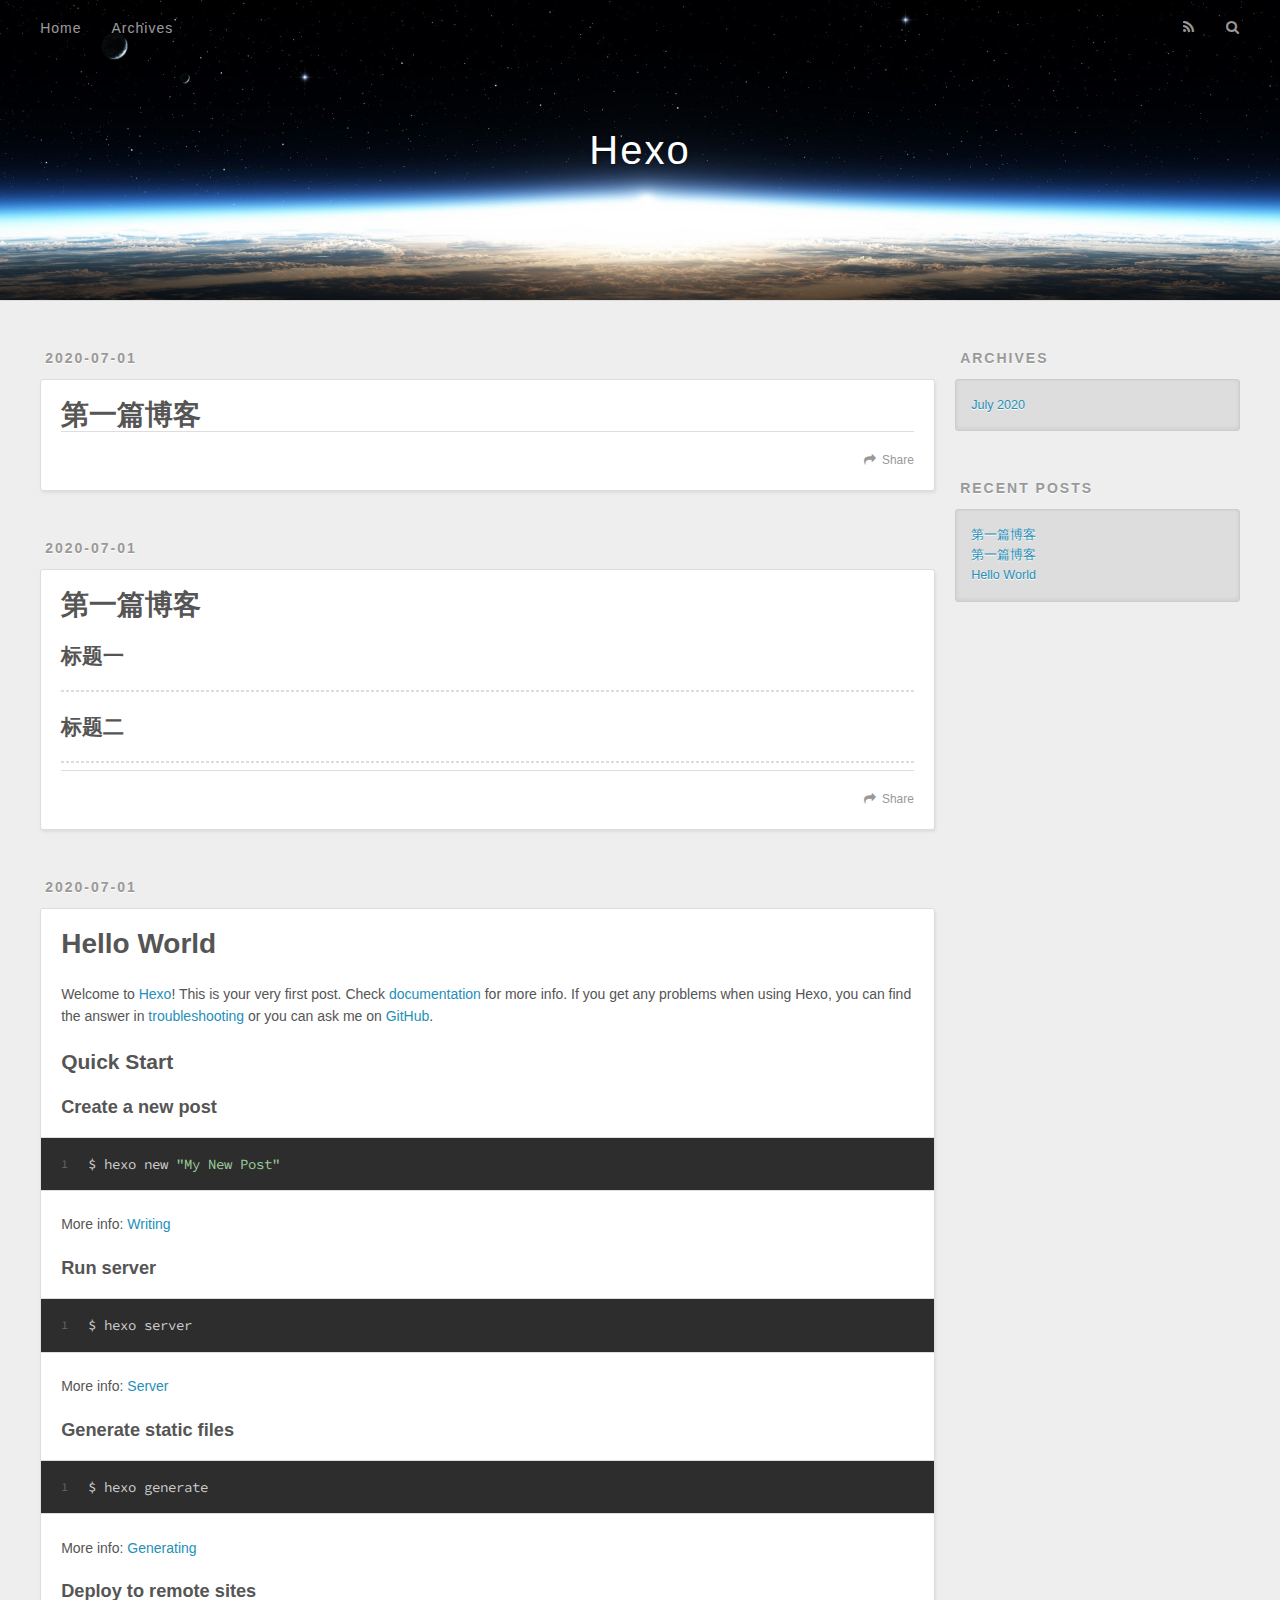
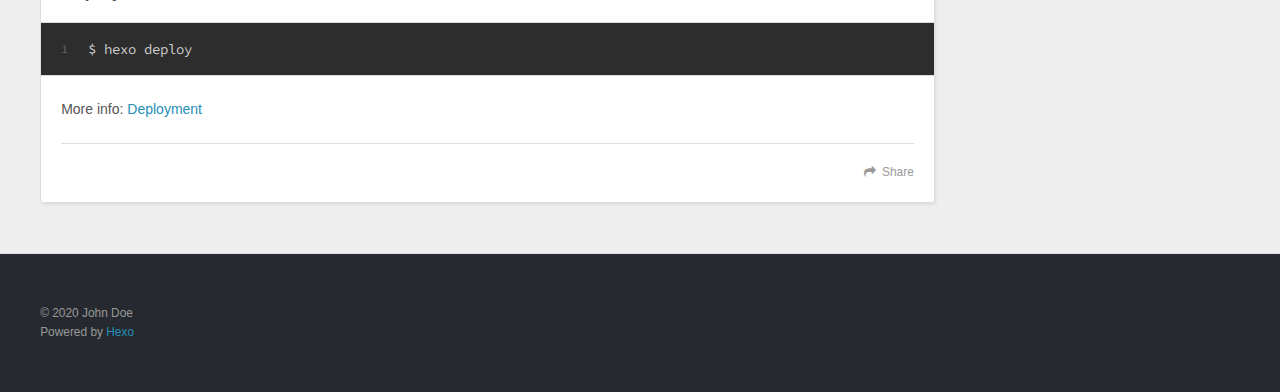
==== index.html @ c74774e4 "Site updated: 2020-07-01 12:29:56" ====
<!DOCTYPE html>
<html>
<head>
  <meta charset="utf-8">
  

  
  <title>Hexo</title>
  <meta name="viewport" content="width=device-width, initial-scale=1, maximum-scale=1">
  <meta property="og:type" content="website">
<meta property="og:title" content="Hexo">
<meta property="og:url" content="http://yoursite.com/index.html">
<meta property="og:site_name" content="Hexo">
<meta property="og:locale" content="en_US">
<meta property="article:author" content="John Doe">
<meta name="twitter:card" content="summary">
  
    <link rel="alternate" href="/atom.xml" title="Hexo" type="application/atom+xml">
  
  
    <link rel="icon" href="/favicon.png">
  
  
    <link href="//fonts.googleapis.com/css?family=Source+Code+Pro" rel="stylesheet" type="text/css">
  
  
<link rel="stylesheet" href="/css/style.css">

<meta name="generator" content="Hexo 4.2.1"></head>

<body>
  <div id="container">
    <div id="wrap">
      <header id="header">
  <div id="banner"></div>
  <div id="header-outer" class="outer">
    <div id="header-title" class="inner">
      <h1 id="logo-wrap">
        <a href="/" id="logo">Hexo</a>
      </h1>
      
    </div>
    <div id="header-inner" class="inner">
      <nav id="main-nav">
        <a id="main-nav-toggle" class="nav-icon"></a>
        
          <a class="main-nav-link" href="/">Home</a>
        
          <a class="main-nav-link" href="/archives">Archives</a>
        
      </nav>
      <nav id="sub-nav">
        
          <a id="nav-rss-link" class="nav-icon" href="/atom.xml" title="RSS Feed"></a>
        
        <a id="nav-search-btn" class="nav-icon" title="Search"></a>
      </nav>
      <div id="search-form-wrap">
        <form action="//google.com/search" method="get" accept-charset="UTF-8" class="search-form"><input type="search" name="q" class="search-form-input" placeholder="Search"><button type="submit" class="search-form-submit">&#xF002;</button><input type="hidden" name="sitesearch" value="http://yoursite.com"></form>
      </div>
    </div>
  </div>
</header>
      <div class="outer">
        <section id="main">
  
    <article id="post-第一篇博客-1" class="article article-type-post" itemscope itemprop="blogPost">
  <div class="article-meta">
    <a href="/2020/07/01/%E7%AC%AC%E4%B8%80%E7%AF%87%E5%8D%9A%E5%AE%A2-1/" class="article-date">
  <time datetime="2020-07-01T04:17:39.000Z" itemprop="datePublished">2020-07-01</time>
</a>
    
  </div>
  <div class="article-inner">
    
    
      <header class="article-header">
        
  
    <h1 itemprop="name">
      <a class="article-title" href="/2020/07/01/%E7%AC%AC%E4%B8%80%E7%AF%87%E5%8D%9A%E5%AE%A2-1/">第一篇博客</a>
    </h1>
  

      </header>
    
    <div class="article-entry" itemprop="articleBody">
      
        
      
    </div>
    <footer class="article-footer">
      <a data-url="http://yoursite.com/2020/07/01/%E7%AC%AC%E4%B8%80%E7%AF%87%E5%8D%9A%E5%AE%A2-1/" data-id="ckc2uqdch000224v4fp4cez3o" class="article-share-link">Share</a>
      
      
    </footer>
  </div>
  
</article>


  
    <article id="post-第一篇博客" class="article article-type-post" itemscope itemprop="blogPost">
  <div class="article-meta">
    <a href="/2020/07/01/%E7%AC%AC%E4%B8%80%E7%AF%87%E5%8D%9A%E5%AE%A2/" class="article-date">
  <time datetime="2020-07-01T04:13:59.000Z" itemprop="datePublished">2020-07-01</time>
</a>
    
  </div>
  <div class="article-inner">
    
    
      <header class="article-header">
        
  
    <h1 itemprop="name">
      <a class="article-title" href="/2020/07/01/%E7%AC%AC%E4%B8%80%E7%AF%87%E5%8D%9A%E5%AE%A2/">第一篇博客</a>
    </h1>
  

      </header>
    
    <div class="article-entry" itemprop="articleBody">
      
        <h2 id="标题一"><a href="#标题一" class="headerlink" title="标题一"></a>标题一</h2><hr>
<h2 id="标题二"><a href="#标题二" class="headerlink" title="标题二"></a>标题二</h2><hr>

      
    </div>
    <footer class="article-footer">
      <a data-url="http://yoursite.com/2020/07/01/%E7%AC%AC%E4%B8%80%E7%AF%87%E5%8D%9A%E5%AE%A2/" data-id="ckc2uqdc3000124v42bnx4qvd" class="article-share-link">Share</a>
      
      
    </footer>
  </div>
  
</article>


  
    <article id="post-hello-world" class="article article-type-post" itemscope itemprop="blogPost">
  <div class="article-meta">
    <a href="/2020/07/01/hello-world/" class="article-date">
  <time datetime="2020-07-01T04:08:42.717Z" itemprop="datePublished">2020-07-01</time>
</a>
    
  </div>
  <div class="article-inner">
    
    
      <header class="article-header">
        
  
    <h1 itemprop="name">
      <a class="article-title" href="/2020/07/01/hello-world/">Hello World</a>
    </h1>
  

      </header>
    
    <div class="article-entry" itemprop="articleBody">
      
        <p>Welcome to <a href="https://hexo.io/" target="_blank" rel="noopener">Hexo</a>! This is your very first post. Check <a href="https://hexo.io/docs/" target="_blank" rel="noopener">documentation</a> for more info. If you get any problems when using Hexo, you can find the answer in <a href="https://hexo.io/docs/troubleshooting.html" target="_blank" rel="noopener">troubleshooting</a> or you can ask me on <a href="https://github.com/hexojs/hexo/issues" target="_blank" rel="noopener">GitHub</a>.</p>
<h2 id="Quick-Start"><a href="#Quick-Start" class="headerlink" title="Quick Start"></a>Quick Start</h2><h3 id="Create-a-new-post"><a href="#Create-a-new-post" class="headerlink" title="Create a new post"></a>Create a new post</h3><figure class="highlight bash"><table><tr><td class="gutter"><pre><span class="line">1</span><br></pre></td><td class="code"><pre><span class="line">$ hexo new <span class="string">"My New Post"</span></span><br></pre></td></tr></table></figure>

<p>More info: <a href="https://hexo.io/docs/writing.html" target="_blank" rel="noopener">Writing</a></p>
<h3 id="Run-server"><a href="#Run-server" class="headerlink" title="Run server"></a>Run server</h3><figure class="highlight bash"><table><tr><td class="gutter"><pre><span class="line">1</span><br></pre></td><td class="code"><pre><span class="line">$ hexo server</span><br></pre></td></tr></table></figure>

<p>More info: <a href="https://hexo.io/docs/server.html" target="_blank" rel="noopener">Server</a></p>
<h3 id="Generate-static-files"><a href="#Generate-static-files" class="headerlink" title="Generate static files"></a>Generate static files</h3><figure class="highlight bash"><table><tr><td class="gutter"><pre><span class="line">1</span><br></pre></td><td class="code"><pre><span class="line">$ hexo generate</span><br></pre></td></tr></table></figure>

<p>More info: <a href="https://hexo.io/docs/generating.html" target="_blank" rel="noopener">Generating</a></p>
<h3 id="Deploy-to-remote-sites"><a href="#Deploy-to-remote-sites" class="headerlink" title="Deploy to remote sites"></a>Deploy to remote sites</h3><figure class="highlight bash"><table><tr><td class="gutter"><pre><span class="line">1</span><br></pre></td><td class="code"><pre><span class="line">$ hexo deploy</span><br></pre></td></tr></table></figure>

<p>More info: <a href="https://hexo.io/docs/one-command-deployment.html" target="_blank" rel="noopener">Deployment</a></p>

      
    </div>
    <footer class="article-footer">
      <a data-url="http://yoursite.com/2020/07/01/hello-world/" data-id="ckc2uqdby000024v402bbe69w" class="article-share-link">Share</a>
      
      
    </footer>
  </div>
  
</article>


  


</section>
        
          <aside id="sidebar">
  
    

  
    

  
    
  
    
  <div class="widget-wrap">
    <h3 class="widget-title">Archives</h3>
    <div class="widget">
      <ul class="archive-list"><li class="archive-list-item"><a class="archive-list-link" href="/archives/2020/07/">July 2020</a></li></ul>
    </div>
  </div>


  
    
  <div class="widget-wrap">
    <h3 class="widget-title">Recent Posts</h3>
    <div class="widget">
      <ul>
        
          <li>
            <a href="/2020/07/01/%E7%AC%AC%E4%B8%80%E7%AF%87%E5%8D%9A%E5%AE%A2-1/">第一篇博客</a>
          </li>
        
          <li>
            <a href="/2020/07/01/%E7%AC%AC%E4%B8%80%E7%AF%87%E5%8D%9A%E5%AE%A2/">第一篇博客</a>
          </li>
        
          <li>
            <a href="/2020/07/01/hello-world/">Hello World</a>
          </li>
        
      </ul>
    </div>
  </div>

  
</aside>
        
      </div>
      <footer id="footer">
  
  <div class="outer">
    <div id="footer-info" class="inner">
      &copy; 2020 John Doe<br>
      Powered by <a href="http://hexo.io/" target="_blank">Hexo</a>
    </div>
  </div>
</footer>
    </div>
    <nav id="mobile-nav">
  
    <a href="/" class="mobile-nav-link">Home</a>
  
    <a href="/archives" class="mobile-nav-link">Archives</a>
  
</nav>
    

<script src="//ajax.googleapis.com/ajax/libs/jquery/2.0.3/jquery.min.js"></script>


  
<link rel="stylesheet" href="/fancybox/jquery.fancybox.css">

  
<script src="/fancybox/jquery.fancybox.pack.js"></script>




<script src="/js/script.js"></script>




  </div>
</body>
</html>
---- css/style.css ----
body {
  width: 100%;
}
body:before,
body:after {
  content: "";
  display: table;
}
body:after {
  clear: both;
}
html,
body,
div,
span,
applet,
object,
iframe,
h1,
h2,
h3,
h4,
h5,
h6,
p,
blockquote,
pre,
a,
abbr,
acronym,
address,
big,
cite,
code,
del,
dfn,
em,
img,
ins,
kbd,
q,
s,
samp,
small,
strike,
strong,
sub,
sup,
tt,
var,
dl,
dt,
dd,
ol,
ul,
li,
fieldset,
form,
label,
legend,
table,
caption,
tbody,
tfoot,
thead,
tr,
th,
td {
  margin: 0;
  padding: 0;
  border: 0;
  outline: 0;
  font-weight: inherit;
  font-style: inherit;
  font-family: inherit;
  font-size: 100%;
  vertical-align: baseline;
}
body {
  line-height: 1;
  color: #000;
  background: #fff;
}
ol,
ul {
  list-style: none;
}
table {
  border-collapse: separate;
  border-spacing: 0;
  vertical-align: middle;
}
caption,
th,
td {
  text-align: left;
  font-weight: normal;
  vertical-align: middle;
}
a img {
  border: none;
}
input,
button {
  margin: 0;
  padding: 0;
}
input::-moz-focus-inner,
button::-moz-focus-inner {
  border: 0;
  padding: 0;
}
@font-face {
  font-family: FontAwesome;
  font-style: normal;
  font-weight: normal;
  src: url("fonts/fontawesome-webfont.eot?v=#4.0.3");
  src: url("fonts/fontawesome-webfont.eot?#iefix&v=#4.0.3") format("embedded-opentype"), url("fonts/fontawesome-webfont.woff?v=#4.0.3") format("woff"), url("fonts/fontawesome-webfont.ttf?v=#4.0.3") format("truetype"), url("fonts/fontawesome-webfont.svg#fontawesomeregular?v=#4.0.3") format("svg");
}
html,
body,
#container {
  height: 100%;
}
body {
  background: #eee;
  font: 14px -apple-system, BlinkMacSystemFont, "Segoe UI", "Roboto", "Oxygen", "Ubuntu", "Cantarell", "Fira Sans", "Droid Sans", "Helvetica Neue", sans-serif;
  -webkit-text-size-adjust: 100%;
}
.outer {
  max-width: 1220px;
  margin: 0 auto;
  padding: 0 20px;
}
.outer:before,
.outer:after {
  content: "";
  display: table;
}
.outer:after {
  clear: both;
}
.inner {
  display: inline;
  float: left;
  width: 98.33333333333333%;
  margin: 0 0.833333333333333%;
}
.left,
.alignleft {
  float: left;
}
.right,
.alignright {
  float: right;
}
.clear {
  clear: both;
}
#container {
  position: relative;
}
.mobile-nav-on {
  overflow: hidden;
}
#wrap {
  height: 100%;
  width: 100%;
  position: absolute;
  top: 0;
  left: 0;
  -webkit-transition: 0.2s ease-out;
  -moz-transition: 0.2s ease-out;
  -ms-transition: 0.2s ease-out;
  transition: 0.2s ease-out;
  z-index: 1;
  background: #eee;
}
.mobile-nav-on #wrap {
  left: 280px;
}
@media screen and (min-width: 768px) {
  #main {
    display: inline;
    float: left;
    width: 73.33333333333333%;
    margin: 0 0.833333333333333%;
  }
}
.article-date,
.article-category-link,
.archive-year,
.widget-title {
  text-decoration: none;
  text-transform: uppercase;
  letter-spacing: 2px;
  color: #999;
  margin-bottom: 1em;
  margin-left: 5px;
  line-height: 1em;
  text-shadow: 0 1px #fff;
  font-weight: bold;
}
.article-inner,
.archive-article-inner {
  background: #fff;
  -webkit-box-shadow: 1px 2px 3px #ddd;
  box-shadow: 1px 2px 3px #ddd;
  border: 1px solid #ddd;
  border-radius: 3px;
}
.article-entry h1,
.widget h1 {
  font-size: 2em;
}
.article-entry h2,
.widget h2 {
  font-size: 1.5em;
}
.article-entry h3,
.widget h3 {
  font-size: 1.3em;
}
.article-entry h4,
.widget h4 {
  font-size: 1.2em;
}
.article-entry h5,
.widget h5 {
  font-size: 1em;
}
.article-entry h6,
.widget h6 {
  font-size: 1em;
  color: #999;
}
.article-entry hr,
.widget hr {
  border: 1px dashed #ddd;
}
.article-entry strong,
.widget strong {
  font-weight: bold;
}
.article-entry em,
.widget em,
.article-entry cite,
.widget cite {
  font-style: italic;
}
.article-entry sup,
.widget sup,
.article-entry sub,
.widget sub {
  font-size: 0.75em;
  line-height: 0;
  position: relative;
  vertical-align: baseline;
}
.article-entry sup,
.widget sup {
  top: -0.5em;
}
.article-entry sub,
.widget sub {
  bottom: -0.2em;
}
.article-entry small,
.widget small {
  font-size: 0.85em;
}
.article-entry acronym,
.widget acronym,
.article-entry abbr,
.widget abbr {
  border-bottom: 1px dotted;
}
.article-entry ul,
.widget ul,
.article-entry ol,
.widget ol,
.article-entry dl,
.widget dl {
  margin: 0 20px;
  line-height: 1.6em;
}
.article-entry ul ul,
.widget ul ul,
.article-entry ol ul,
.widget ol ul,
.article-entry ul ol,
.widget ul ol,
.article-entry ol ol,
.widget ol ol {
  margin-top: 0;
  margin-bottom: 0;
}
.article-entry ul,
.widget ul {
  list-style: disc;
}
.article-entry ol,
.widget ol {
  list-style: decimal;
}
.article-entry dt,
.widget dt {
  font-weight: bold;
}
#header {
  height: 300px;
  position: relative;
  border-bottom: 1px solid #ddd;
}
#header:before,
#header:after {
  content: "";
  position: absolute;
  left: 0;
  right: 0;
  height: 40px;
}
#header:before {
  top: 0;
  background: -webkit-linear-gradient(rgba(0,0,0,0.2), transparent);
  background: -moz-linear-gradient(rgba(0,0,0,0.2), transparent);
  background: -ms-linear-gradient(rgba(0,0,0,0.2), transparent);
  background: linear-gradient(rgba(0,0,0,0.2), transparent);
}
#header:after {
  bottom: 0;
  background: -webkit-linear-gradient(transparent, rgba(0,0,0,0.2));
  background: -moz-linear-gradient(transparent, rgba(0,0,0,0.2));
  background: -ms-linear-gradient(transparent, rgba(0,0,0,0.2));
  background: linear-gradient(transparent, rgba(0,0,0,0.2));
}
#header-outer {
  height: 100%;
  position: relative;
}
#header-inner {
  position: relative;
  overflow: hidden;
}
#banner {
  position: absolute;
  top: 0;
  left: 0;
  width: 100%;
  height: 100%;
  background: url("images/banner.jpg") center #000;
  -webkit-background-size: cover;
  -moz-background-size: cover;
  background-size: cover;
  z-index: -1;
}
#header-title {
  text-align: center;
  height: 40px;
  position: absolute;
  top: 50%;
  left: 0;
  margin-top: -20px;
}
#logo,
#subtitle {
  text-decoration: none;
  color: #fff;
  font-weight: 300;
  text-shadow: 0 1px 4px rgba(0,0,0,0.3);
}
#logo {
  font-size: 40px;
  line-height: 40px;
  letter-spacing: 2px;
}
#subtitle {
  font-size: 16px;
  line-height: 16px;
  letter-spacing: 1px;
}
#subtitle-wrap {
  margin-top: 16px;
}
#main-nav {
  float: left;
  margin-left: -15px;
}
.nav-icon,
.main-nav-link {
  float: left;
  color: #fff;
  opacity: 0.6;
  text-decoration: none;
  text-shadow: 0 1px rgba(0,0,0,0.2);
  -webkit-transition: opacity 0.2s;
  -moz-transition: opacity 0.2s;
  -ms-transition: opacity 0.2s;
  transition: opacity 0.2s;
  display: block;
  padding: 20px 15px;
}
.nav-icon:hover,
.main-nav-link:hover {
  opacity: 1;
}
.nav-icon {
  font-family: FontAwesome;
  text-align: center;
  font-size: 14px;
  width: 14px;
  height: 14px;
  padding: 20px 15px;
  position: relative;
  cursor: pointer;
}
.main-nav-link {
  font-weight: 300;
  letter-spacing: 1px;
}
@media screen and (max-width: 479px) {
  .main-nav-link {
    display: none;
  }
}
#main-nav-toggle {
  display: none;
}
#main-nav-toggle:before {
  content: "\f0c9";
}
@media screen and (max-width: 479px) {
  #main-nav-toggle {
    display: block;
  }
}
#sub-nav {
  float: right;
  margin-right: -15px;
}
#nav-rss-link:before {
  content: "\f09e";
}
#nav-search-btn:before {
  content: "\f002";
}
#search-form-wrap {
  position: absolute;
  top: 15px;
  width: 150px;
  height: 30px;
  right: -150px;
  opacity: 0;
  -webkit-transition: 0.2s ease-out;
  -moz-transition: 0.2s ease-out;
  -ms-transition: 0.2s ease-out;
  transition: 0.2s ease-out;
}
#search-form-wrap.on {
  opacity: 1;
  right: 0;
}
@media screen and (max-width: 479px) {
  #search-form-wrap {
    width: 100%;
    right: -100%;
  }
}
.search-form {
  position: absolute;
  top: 0;
  left: 0;
  right: 0;
  background: #fff;
  padding: 5px 15px;
  border-radius: 15px;
  -webkit-box-shadow: 0 0 10px rgba(0,0,0,0.3);
  box-shadow: 0 0 10px rgba(0,0,0,0.3);
}
.search-form-input {
  border: none;
  background: none;
  color: #555;
  width: 100%;
  font: 13px -apple-system, BlinkMacSystemFont, "Segoe UI", "Roboto", "Oxygen", "Ubuntu", "Cantarell", "Fira Sans", "Droid Sans", "Helvetica Neue", sans-serif;
  outline: none;
}
.search-form-input::-webkit-search-results-decoration,
.search-form-input::-webkit-search-cancel-button {
  -webkit-appearance: none;
}
.search-form-submit {
  position: absolute;
  top: 50%;
  right: 10px;
  margin-top: -7px;
  font: 13px FontAwesome;
  border: none;
  background: none;
  color: #bbb;
  cursor: pointer;
}
.search-form-submit:hover,
.search-form-submit:focus {
  color: #777;
}
.article {
  margin: 50px 0;
}
.article-inner {
  overflow: hidden;
}
.article-meta:before,
.article-meta:after {
  content: "";
  display: table;
}
.article-meta:after {
  clear: both;
}
.article-date {
  float: left;
}
.article-category {
  float: left;
  line-height: 1em;
  color: #ccc;
  text-shadow: 0 1px #fff;
  margin-left: 8px;
}
.article-category:before {
  content: "\2022";
}
.article-category-link {
  margin: 0 12px 1em;
}
.article-header {
  padding: 20px 20px 0;
}
.article-title {
  text-decoration: none;
  font-size: 2em;
  font-weight: bold;
  color: #555;
  line-height: 1.1em;
  -webkit-transition: color 0.2s;
  -moz-transition: color 0.2s;
  -ms-transition: color 0.2s;
  transition: color 0.2s;
}
a.article-title:hover {
  color: #258fb8;
}
.article-entry {
  color: #555;
  padding: 0 20px;
}
.article-entry:before,
.article-entry:after {
  content: "";
  display: table;
}
.article-entry:after {
  clear: both;
}
.article-entry p,
.article-entry table {
  line-height: 1.6em;
  margin: 1.6em 0;
}
.article-entry h1,
.article-entry h2,
.article-entry h3,
.article-entry h4,
.article-entry h5,
.article-entry h6 {
  font-weight: bold;
}
.article-entry h1,
.article-entry h2,
.article-entry h3,
.article-entry h4,
.article-entry h5,
.article-entry h6 {
  line-height: 1.1em;
  margin: 1.1em 0;
}
.article-entry a {
  color: #258fb8;
  text-decoration: none;
}
.article-entry a:hover {
  text-decoration: underline;
}
.article-entry ul,
.article-entry ol,
.article-entry dl {
  margin-top: 1.6em;
  margin-bottom: 1.6em;
}
.article-entry img,
.article-entry video {
  max-width: 100%;
  height: auto;
  display: block;
  margin: auto;
}
.article-entry iframe {
  border: none;
}
.article-entry table {
  width: 100%;
  border-collapse: collapse;
  border-spacing: 0;
}
.article-entry th {
  font-weight: bold;
  border-bottom: 3px solid #ddd;
  padding-bottom: 0.5em;
}
.article-entry td {
  border-bottom: 1px solid #ddd;
  padding: 10px 0;
}
.article-entry blockquote {
  font-family: Georgia, "Times New Roman", serif;
  font-size: 1.4em;
  margin: 1.6em 20px;
  text-align: center;
}
.article-entry blockquote footer {
  font-size: 14px;
  margin: 1.6em 0;
  font-family: -apple-system, BlinkMacSystemFont, "Segoe UI", "Roboto", "Oxygen", "Ubuntu", "Cantarell", "Fira Sans", "Droid Sans", "Helvetica Neue", sans-serif;
}
.article-entry blockquote footer cite:before {
  content: "—";
  padding: 0 0.5em;
}
.article-entry .pullquote {
  text-align: left;
  width: 45%;
  margin: 0;
}
.article-entry .pullquote.left {
  margin-left: 0.5em;
  margin-right: 1em;
}
.article-entry .pullquote.right {
  margin-right: 0.5em;
  margin-left: 1em;
}
.article-entry .caption {
  color: #999;
  display: block;
  font-size: 0.9em;
  margin-top: 0.5em;
  position: relative;
  text-align: center;
}
.article-entry .video-container {
  position: relative;
  padding-top: 56.25%;
  height: 0;
  overflow: hidden;
}
.article-entry .video-container iframe,
.article-entry .video-container object,
.article-entry .video-container embed {
  position: absolute;
  top: 0;
  left: 0;
  width: 100%;
  height: 100%;
  margin-top: 0;
}
.article-more-link a {
  display: inline-block;
  line-height: 1em;
  padding: 6px 15px;
  border-radius: 15px;
  background: #eee;
  color: #999;
  text-shadow: 0 1px #fff;
  text-decoration: none;
}
.article-more-link a:hover {
  background: #258fb8;
  color: #fff;
  text-decoration: none;
  text-shadow: 0 1px #1e7293;
}
.article-footer {
  font-size: 0.85em;
  line-height: 1.6em;
  border-top: 1px solid #ddd;
  padding-top: 1.6em;
  margin: 0 20px 20px;
}
.article-footer:before,
.article-footer:after {
  content: "";
  display: table;
}
.article-footer:after {
  clear: both;
}
.article-footer a {
  color: #999;
  text-decoration: none;
}
.article-footer a:hover {
  color: #555;
}
.article-tag-list-item {
  float: left;
  margin-right: 10px;
}
.article-tag-list-link:before {
  content: "#";
}
.article-comment-link {
  float: right;
}
.article-comment-link:before {
  content: "\f075";
  font-family: FontAwesome;
  padding-right: 8px;
}
.article-share-link {
  cursor: pointer;
  float: right;
  margin-left: 20px;
}
.article-share-link:before {
  content: "\f064";
  font-family: FontAwesome;
  padding-right: 6px;
}
#article-nav {
  position: relative;
}
#article-nav:before,
#article-nav:after {
  content: "";
  display: table;
}
#article-nav:after {
  clear: both;
}
@media screen and (min-width: 768px) {
  #article-nav {
    margin: 50px 0;
  }
  #article-nav:before {
    width: 8px;
    height: 8px;
    position: absolute;
    top: 50%;
    left: 50%;
    margin-top: -4px;
    margin-left: -4px;
    content: "";
    border-radius: 50%;
    background: #ddd;
    -webkit-box-shadow: 0 1px 2px #fff;
    box-shadow: 0 1px 2px #fff;
  }
}
.article-nav-link-wrap {
  text-decoration: none;
  text-shadow: 0 1px #fff;
  color: #999;
  -webkit-box-sizing: border-box;
  -moz-box-sizing: border-box;
  box-sizing: border-box;
  margin-top: 50px;
  text-align: center;
  display: block;
}
.article-nav-link-wrap:hover {
  color: #555;
}
@media screen and (min-width: 768px) {
  .article-nav-link-wrap {
    width: 50%;
    margin-top: 0;
  }
}
@media screen and (min-width: 768px) {
  #article-nav-newer {
    float: left;
    text-align: right;
    padding-right: 20px;
  }
}
@media screen and (min-width: 768px) {
  #article-nav-older {
    float: right;
    text-align: left;
    padding-left: 20px;
  }
}
.article-nav-caption {
  text-transform: uppercase;
  letter-spacing: 2px;
  color: #ddd;
  line-height: 1em;
  font-weight: bold;
}
#article-nav-newer .article-nav-caption {
  margin-right: -2px;
}
.article-nav-title {
  font-size: 0.85em;
  line-height: 1.6em;
  margin-top: 0.5em;
}
.article-share-box {
  position: absolute;
  display: none;
  background: #fff;
  -webkit-box-shadow: 1px 2px 10px rgba(0,0,0,0.2);
  box-shadow: 1px 2px 10px rgba(0,0,0,0.2);
  border-radius: 3px;
  margin-left: -145px;
  overflow: hidden;
  z-index: 1;
}
.article-share-box.on {
  display: block;
}
.article-share-input {
  width: 100%;
  background: none;
  -webkit-box-sizing: border-box;
  -moz-box-sizing: border-box;
  box-sizing: border-box;
  font: 14px -apple-system, BlinkMacSystemFont, "Segoe UI", "Roboto", "Oxygen", "Ubuntu", "Cantarell", "Fira Sans", "Droid Sans", "Helvetica Neue", sans-serif;
  padding: 0 15px;
  color: #555;
  outline: none;
  border: 1px solid #ddd;
  border-radius: 3px 3px 0 0;
  height: 36px;
  line-height: 36px;
}
.article-share-links {
  background: #eee;
}
.article-share-links:before,
.article-share-links:after {
  content: "";
  display: table;
}
.article-share-links:after {
  clear: both;
}
.article-share-twitter,
.article-share-facebook,
.article-share-pinterest,
.article-share-google {
  width: 50px;
  height: 36px;
  display: block;
  float: left;
  position: relative;
  color: #999;
  text-shadow: 0 1px #fff;
}
.article-share-twitter:before,
.article-share-facebook:before,
.article-share-pinterest:before,
.article-share-google:before {
  font-size: 20px;
  font-family: FontAwesome;
  width: 20px;
  height: 20px;
  position: absolute;
  top: 50%;
  left: 50%;
  margin-top: -10px;
  margin-left: -10px;
  text-align: center;
}
.article-share-twitter:hover,
.article-share-facebook:hover,
.article-share-pinterest:hover,
.article-share-google:hover {
  color: #fff;
}
.article-share-twitter:before {
  content: "\f099";
}
.article-share-twitter:hover {
  background: #00aced;
  text-shadow: 0 1px #008abe;
}
.article-share-facebook:before {
  content: "\f09a";
}
.article-share-facebook:hover {
  background: #3b5998;
  text-shadow: 0 1px #2f477a;
}
.article-share-pinterest:before {
  content: "\f0d2";
}
.article-share-pinterest:hover {
  background: #cb2027;
  text-shadow: 0 1px #a21a1f;
}
.article-share-google:before {
  content: "\f0d5";
}
.article-share-google:hover {
  background: #dd4b39;
  text-shadow: 0 1px #be3221;
}
.article-gallery {
  background: #000;
  position: relative;
}
.article-gallery-photos {
  position: relative;
  overflow: hidden;
}
.article-gallery-img {
  display: none;
  max-width: 100%;
}
.article-gallery-img:first-child {
  display: block;
}
.article-gallery-img.loaded {
  position: absolute;
  display: block;
}
.article-gallery-img img {
  display: block;
  max-width: 100%;
  margin: 0 auto;
}
#comments {
  background: #fff;
  -webkit-box-shadow: 1px 2px 3px #ddd;
  box-shadow: 1px 2px 3px #ddd;
  padding: 20px;
  border: 1px solid #ddd;
  border-radius: 3px;
  margin: 50px 0;
}
#comments a {
  color: #258fb8;
}
.archives-wrap {
  margin: 50px 0;
}
.archives:before,
.archives:after {
  content: "";
  display: table;
}
.archives:after {
  clear: both;
}
.archive-year-wrap {
  margin-bottom: 1em;
}
.archives {
  -webkit-column-gap: 10px;
  -moz-column-gap: 10px;
  column-gap: 10px;
}
@media screen and (min-width: 480px) and (max-width: 767px) {
  .archives {
    -webkit-column-count: 2;
    -moz-column-count: 2;
    column-count: 2;
  }
}
@media screen and (min-width: 768px) {
  .archives {
    -webkit-column-count: 3;
    -moz-column-count: 3;
    column-count: 3;
  }
}
.archive-article {
  -webkit-column-break-inside: avoid;
  page-break-inside: avoid;
  overflow: hidden;
  break-inside: avoid-column;
}
.archive-article-inner {
  padding: 10px;
  margin-bottom: 15px;
}
.archive-article-title {
  text-decoration: none;
  font-weight: bold;
  color: #555;
  -webkit-transition: color 0.2s;
  -moz-transition: color 0.2s;
  -ms-transition: color 0.2s;
  transition: color 0.2s;
  line-height: 1.6em;
}
.archive-article-title:hover {
  color: #258fb8;
}
.archive-article-footer {
  margin-top: 1em;
}
.archive-article-date {
  color: #999;
  text-decoration: none;
  font-size: 0.85em;
  line-height: 1em;
  margin-bottom: 0.5em;
  display: block;
}
#page-nav {
  margin: 50px auto;
  background: #fff;
  -webkit-box-shadow: 1px 2px 3px #ddd;
  box-shadow: 1px 2px 3px #ddd;
  border: 1px solid #ddd;
  border-radius: 3px;
  text-align: center;
  color: #999;
  overflow: hidden;
}
#page-nav:before,
#page-nav:after {
  content: "";
  display: table;
}
#page-nav:after {
  clear: both;
}
#page-nav a,
#page-nav span {
  padding: 10px 20px;
  line-height: 1;
  height: 2ex;
}
#page-nav a {
  color: #999;
  text-decoration: none;
}
#page-nav a:hover {
  background: #999;
  color: #fff;
}
#page-nav .prev {
  float: left;
}
#page-nav .next {
  float: right;
}
#page-nav .page-number {
  display: inline-block;
}
@media screen and (max-width: 479px) {
  #page-nav .page-number {
    display: none;
  }
}
#page-nav .current {
  color: #555;
  font-weight: bold;
}
#page-nav .space {
  color: #ddd;
}
#footer {
  background: #262a30;
  padding: 50px 0;
  border-top: 1px solid #ddd;
  color: #999;
}
#footer a {
  color: #258fb8;
  text-decoration: none;
}
#footer a:hover {
  text-decoration: underline;
}
#footer-info {
  line-height: 1.6em;
  font-size: 0.85em;
}
.article-entry pre,
.article-entry .highlight {
  background: #2d2d2d;
  margin: 0 -20px;
  padding: 15px 20px;
  border-style: solid;
  border-color: #ddd;
  border-width: 1px 0;
  overflow: auto;
  color: #ccc;
  line-height: 22.400000000000002px;
}
.article-entry .highlight .gutter pre,
.article-entry .gist .gist-file .gist-data .line-numbers {
  color: #666;
  font-size: 0.85em;
}
.article-entry pre,
.article-entry code {
  font-family: "Source Code Pro", Consolas, Monaco, Menlo, Consolas, monospace;
}
.article-entry code {
  background: #eee;
  text-shadow: 0 1px #fff;
  padding: 0 0.3em;
}
.article-entry pre code {
  background: none;
  text-shadow: none;
  padding: 0;
}
.article-entry .highlight pre {
  border: none;
  margin: 0;
  padding: 0;
}
.article-entry .highlight table {
  margin: 0;
  width: auto;
}
.article-entry .highlight td {
  border: none;
  padding: 0;
}
.article-entry .highlight figcaption {
  font-size: 0.85em;
  color: #999;
  line-height: 1em;
  margin-bottom: 1em;
}
.article-entry .highlight figcaption:before,
.article-entry .highlight figcaption:after {
  content: "";
  display: table;
}
.article-entry .highlight figcaption:after {
  clear: both;
}
.article-entry .highlight figcaption a {
  float: right;
}
.article-entry .highlight .gutter pre {
  text-align: right;
  padding-right: 20px;
}
.article-entry .highlight .line {
  height: 22.400000000000002px;
}
.article-entry .highlight .line.marked {
  background: #515151;
}
.article-entry .gist {
  margin: 0 -20px;
  border-style: solid;
  border-color: #ddd;
  border-width: 1px 0;
  background: #2d2d2d;
  padding: 15px 20px 15px 0;
}
.article-entry .gist .gist-file {
  border: none;
  font-family: "Source Code Pro", Consolas, Monaco, Menlo, Consolas, monospace;
  margin: 0;
}
.article-entry .gist .gist-file .gist-data {
  background: none;
  border: none;
}
.article-entry .gist .gist-file .gist-data .line-numbers {
  background: none;
  border: none;
  padding: 0 20px 0 0;
}
.article-entry .gist .gist-file .gist-data .line-data {
  padding: 0 !important;
}
.article-entry .gist .gist-file .highlight {
  margin: 0;
  padding: 0;
  border: none;
}
.article-entry .gist .gist-file .gist-meta {
  background: #2d2d2d;
  color: #999;
  font: 0.85em -apple-system, BlinkMacSystemFont, "Segoe UI", "Roboto", "Oxygen", "Ubuntu", "Cantarell", "Fira Sans", "Droid Sans", "Helvetica Neue", sans-serif;
  text-shadow: 0 0;
  padding: 0;
  margin-top: 1em;
  margin-left: 20px;
}
.article-entry .gist .gist-file .gist-meta a {
  color: #258fb8;
  font-weight: normal;
}
.article-entry .gist .gist-file .gist-meta a:hover {
  text-decoration: underline;
}
pre .comment,
pre .title {
  color: #999;
}
pre .variable,
pre .attribute,
pre .tag,
pre .regexp,
pre .ruby .constant,
pre .xml .tag .title,
pre .xml .pi,
pre .xml .doctype,
pre .html .doctype,
pre .css .id,
pre .css .class,
pre .css .pseudo {
  color: #f2777a;
}
pre .number,
pre .preprocessor,
pre .built_in,
pre .literal,
pre .params,
pre .constant {
  color: #f99157;
}
pre .class,
pre .ruby .class .title,
pre .css .rules .attribute {
  color: #9c9;
}
pre .string,
pre .value,
pre .inheritance,
pre .header,
pre .ruby .symbol,
pre .xml .cdata {
  color: #9c9;
}
pre .css .hexcolor {
  color: #6cc;
}
pre .function,
pre .python .decorator,
pre .python .title,
pre .ruby .function .title,
pre .ruby .title .keyword,
pre .perl .sub,
pre .javascript .title,
pre .coffeescript .title {
  color: #69c;
}
pre .keyword,
pre .javascript .function {
  color: #c9c;
}
@media screen and (max-width: 479px) {
  #mobile-nav {
    position: absolute;
    top: 0;
    left: 0;
    width: 280px;
    height: 100%;
    background: #191919;
    border-right: 1px solid #fff;
  }
}
@media screen and (max-width: 479px) {
  .mobile-nav-link {
    display: block;
    color: #999;
    text-decoration: none;
    padding: 15px 20px;
    font-weight: bold;
  }
  .mobile-nav-link:hover {
    color: #fff;
  }
}
@media screen and (min-width: 768px) {
  #sidebar {
    display: inline;
    float: left;
    width: 23.333333333333332%;
    margin: 0 0.833333333333333%;
  }
}
.widget-wrap {
  margin: 50px 0;
}
.widget {
  color: #777;
  text-shadow: 0 1px #fff;
  background: #ddd;
  -webkit-box-shadow: 0 -1px 4px #ccc inset;
  box-shadow: 0 -1px 4px #ccc inset;
  border: 1px solid #ccc;
  padding: 15px;
  border-radius: 3px;
}
.widget a {
  color: #258fb8;
  text-decoration: none;
}
.widget a:hover {
  text-decoration: underline;
}
.widget ul ul,
.widget ol ul,
.widget dl ul,
.widget ul ol,
.widget ol ol,
.widget dl ol,
.widget ul dl,
.widget ol dl,
.widget dl dl {
  margin-left: 15px;
  list-style: disc;
}
.widget {
  line-height: 1.6em;
  word-wrap: break-word;
  font-size: 0.9em;
}
.widget ul,
.widget ol {
  list-style: none;
  margin: 0;
}
.widget ul ul,
.widget ol ul,
.widget ul ol,
.widget ol ol {
  margin: 0 20px;
}
.widget ul ul,
.widget ol ul {
  list-style: disc;
}
.widget ul ol,
.widget ol ol {
  list-style: decimal;
}
.category-list-count,
.tag-list-count,
.archive-list-count {
  padding-left: 5px;
  color: #999;
  font-size: 0.85em;
}
.category-list-count:before,
.tag-list-count:before,
.archive-list-count:before {
  content: "(";
}
.category-list-count:after,
.tag-list-count:after,
.archive-list-count:after {
  content: ")";
}
.tagcloud a {
  margin-right: 5px;
  display: inline-block;
}
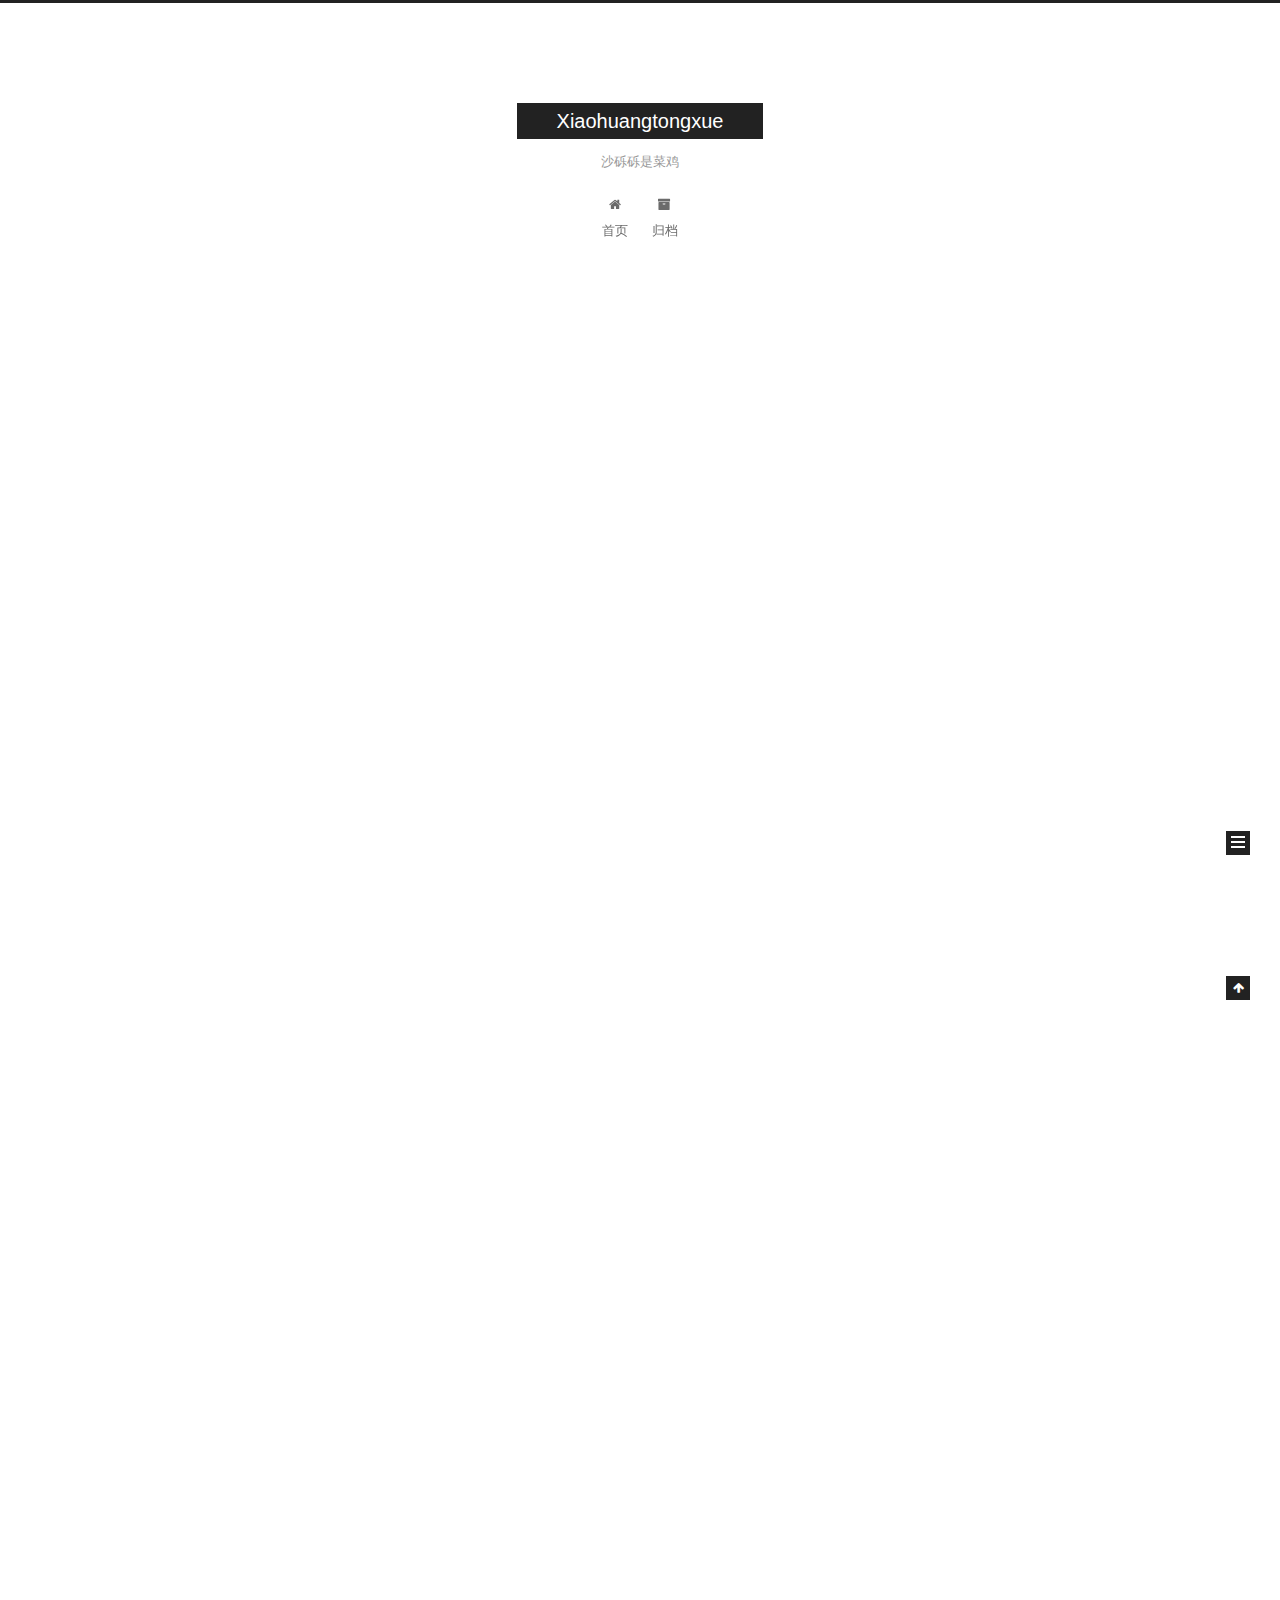
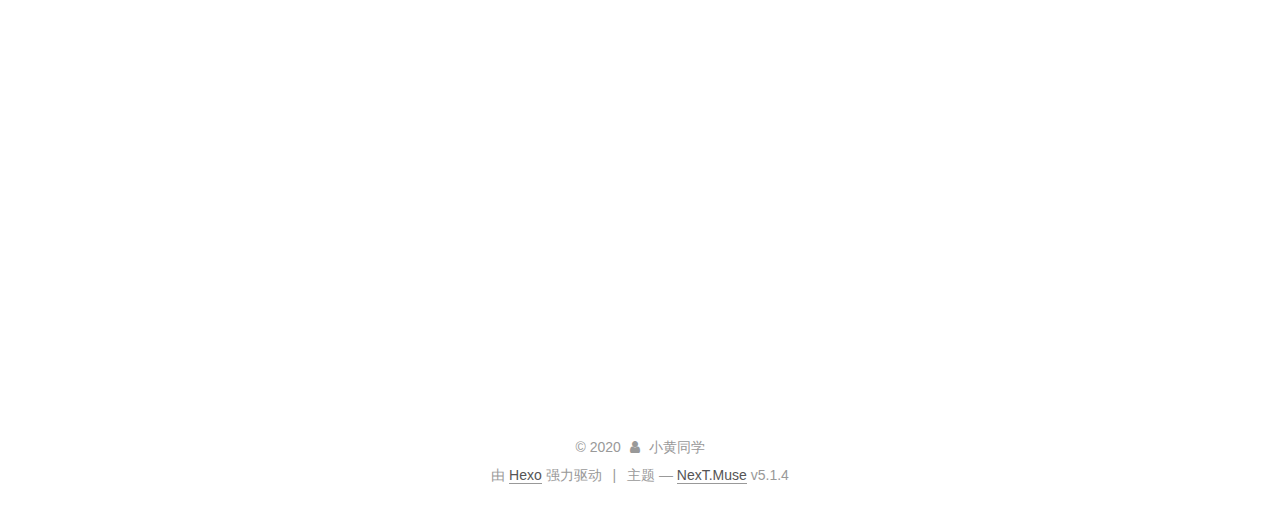
==== commit b5d17f07: "Site updated: 2020-07-01 12:44:29" ====
--- a/index.html
+++ b/index.html
@@ -1,278 +1,861 @@
 <!DOCTYPE html>
-<html>
+
+
+
+  
+
+
+<html class="theme-next muse use-motion" lang="zh-Hans">
 <head>
-  <meta charset="utf-8">
-  
-
-  
-  <title>Hexo</title>
-  <meta name="viewport" content="width=device-width, initial-scale=1, maximum-scale=1">
-  <meta property="og:type" content="website">
-<meta property="og:title" content="Hexo">
+  <meta charset="UTF-8"/>
+<meta http-equiv="X-UA-Compatible" content="IE=edge" />
+<meta name="viewport" content="width=device-width, initial-scale=1, maximum-scale=1"/>
+<meta name="theme-color" content="#222">
+
+
+
+
+
+
+
+
+
+<meta http-equiv="Cache-Control" content="no-transform" />
+<meta http-equiv="Cache-Control" content="no-siteapp" />
+
+
+
+
+
+
+
+
+
+
+
+
+
+
+
+
+  
+  
+  <link href="/lib/fancybox/source/jquery.fancybox.css?v=2.1.5" rel="stylesheet" type="text/css" />
+
+
+
+
+
+
+
+<link href="/lib/font-awesome/css/font-awesome.min.css?v=4.6.2" rel="stylesheet" type="text/css" />
+
+<link href="/css/main.css?v=5.1.4" rel="stylesheet" type="text/css" />
+
+
+  <link rel="apple-touch-icon" sizes="180x180" href="/images/apple-touch-icon-next.png?v=5.1.4">
+
+
+  <link rel="icon" type="image/png" sizes="32x32" href="/images/favicon-32x32-next.png?v=5.1.4">
+
+
+  <link rel="icon" type="image/png" sizes="16x16" href="/images/favicon-16x16-next.png?v=5.1.4">
+
+
+  <link rel="mask-icon" href="/images/logo.svg?v=5.1.4" color="#222">
+
+
+
+
+
+  <meta name="keywords" content="Hexo, NexT" />
+
+
+
+
+
+
+
+
+
+
+<meta name="description" content="前端学学学冲冲冲！">
+<meta property="og:type" content="website">
+<meta property="og:title" content="Xiaohuangtongxue">
 <meta property="og:url" content="http://yoursite.com/index.html">
-<meta property="og:site_name" content="Hexo">
-<meta property="og:locale" content="en_US">
-<meta property="article:author" content="John Doe">
+<meta property="og:site_name" content="Xiaohuangtongxue">
+<meta property="og:description" content="前端学学学冲冲冲！">
+<meta property="article:author" content="小黄同学">
 <meta name="twitter:card" content="summary">
-  
-    <link rel="alternate" href="/atom.xml" title="Hexo" type="application/atom+xml">
-  
-  
-    <link rel="icon" href="/favicon.png">
-  
-  
-    <link href="//fonts.googleapis.com/css?family=Source+Code+Pro" rel="stylesheet" type="text/css">
-  
-  
-<link rel="stylesheet" href="/css/style.css">
+
+
+
+<script type="text/javascript" id="hexo.configurations">
+  var NexT = window.NexT || {};
+  var CONFIG = {
+    root: '/',
+    scheme: 'Muse',
+    version: '5.1.4',
+    sidebar: {"position":"left","display":"post","offset":12,"b2t":false,"scrollpercent":false,"onmobile":false},
+    fancybox: true,
+    tabs: true,
+    motion: {"enable":true,"async":false,"transition":{"post_block":"fadeIn","post_header":"slideDownIn","post_body":"slideDownIn","coll_header":"slideLeftIn","sidebar":"slideUpIn"}},
+    duoshuo: {
+      userId: '0',
+      author: '博主'
+    },
+    algolia: {
+      applicationID: '',
+      apiKey: '',
+      indexName: '',
+      hits: {"per_page":10},
+      labels: {"input_placeholder":"Search for Posts","hits_empty":"We didn't find any results for the search: ${query}","hits_stats":"${hits} results found in ${time} ms"}
+    }
+  };
+</script>
+
+
+
+  <link rel="canonical" href="http://yoursite.com/"/>
+
+
+
+
+
+  <title>Xiaohuangtongxue</title>
+  
+
+
+
+
+
+
+
 
 <meta name="generator" content="Hexo 4.2.1"></head>
 
-<body>
-  <div id="container">
-    <div id="wrap">
-      <header id="header">
-  <div id="banner"></div>
-  <div id="header-outer" class="outer">
-    <div id="header-title" class="inner">
-      <h1 id="logo-wrap">
-        <a href="/" id="logo">Hexo</a>
-      </h1>
-      
+<body itemscope itemtype="http://schema.org/WebPage" lang="zh-Hans">
+
+  
+  
+    
+  
+
+  <div class="container sidebar-position-left 
+  page-home">
+    <div class="headband"></div>
+
+    <header id="header" class="header" itemscope itemtype="http://schema.org/WPHeader">
+      <div class="header-inner"><div class="site-brand-wrapper">
+  <div class="site-meta ">
+    
+
+    <div class="custom-logo-site-title">
+      <a href="/"  class="brand" rel="start">
+        <span class="logo-line-before"><i></i></span>
+        <span class="site-title">Xiaohuangtongxue</span>
+        <span class="logo-line-after"><i></i></span>
+      </a>
     </div>
-    <div id="header-inner" class="inner">
-      <nav id="main-nav">
-        <a id="main-nav-toggle" class="nav-icon"></a>
-        
-          <a class="main-nav-link" href="/">Home</a>
-        
-          <a class="main-nav-link" href="/archives">Archives</a>
-        
-      </nav>
-      <nav id="sub-nav">
-        
-          <a id="nav-rss-link" class="nav-icon" href="/atom.xml" title="RSS Feed"></a>
-        
-        <a id="nav-search-btn" class="nav-icon" title="Search"></a>
-      </nav>
-      <div id="search-form-wrap">
-        <form action="//google.com/search" method="get" accept-charset="UTF-8" class="search-form"><input type="search" name="q" class="search-form-input" placeholder="Search"><button type="submit" class="search-form-submit">&#xF002;</button><input type="hidden" name="sitesearch" value="http://yoursite.com"></form>
-      </div>
+      
+        <p class="site-subtitle">沙砾砾是菜鸡</p>
+      
+  </div>
+
+  <div class="site-nav-toggle">
+    <button>
+      <span class="btn-bar"></span>
+      <span class="btn-bar"></span>
+      <span class="btn-bar"></span>
+    </button>
+  </div>
+</div>
+
+<nav class="site-nav">
+  
+
+  
+    <ul id="menu" class="menu">
+      
+        
+        <li class="menu-item menu-item-home">
+          <a href="/%20" rel="section">
+            
+              <i class="menu-item-icon fa fa-fw fa-home"></i> <br />
+            
+            首页
+          </a>
+        </li>
+      
+        
+        <li class="menu-item menu-item-archives">
+          <a href="/archives/%20" rel="section">
+            
+              <i class="menu-item-icon fa fa-fw fa-archive"></i> <br />
+            
+            归档
+          </a>
+        </li>
+      
+
+      
+    </ul>
+  
+
+  
+</nav>
+
+
+
+ </div>
+    </header>
+
+    <main id="main" class="main">
+      <div class="main-inner">
+        <div class="content-wrap">
+          <div id="content" class="content">
+            
+  <section id="posts" class="posts-expand">
+    
+      
+
+  
+
+  
+  
+  
+
+  <article class="post post-type-normal" itemscope itemtype="http://schema.org/Article">
+  
+  
+  
+  <div class="post-block">
+    <link itemprop="mainEntityOfPage" href="http://yoursite.com/2020/07/01/%E7%AC%AC%E4%B8%80%E7%AF%87%E5%8D%9A%E5%AE%A2-1/">
+
+    <span hidden itemprop="author" itemscope itemtype="http://schema.org/Person">
+      <meta itemprop="name" content="小黄同学">
+      <meta itemprop="description" content="">
+      <meta itemprop="image" content="/images/avatar.gif">
+    </span>
+
+    <span hidden itemprop="publisher" itemscope itemtype="http://schema.org/Organization">
+      <meta itemprop="name" content="Xiaohuangtongxue">
+    </span>
+
+    
+      <header class="post-header">
+
+        
+        
+          <h1 class="post-title" itemprop="name headline">
+                
+                <a class="post-title-link" href="/2020/07/01/%E7%AC%AC%E4%B8%80%E7%AF%87%E5%8D%9A%E5%AE%A2-1/" itemprop="url">第一篇博客</a></h1>
+        
+
+        <div class="post-meta">
+          <span class="post-time">
+            
+              <span class="post-meta-item-icon">
+                <i class="fa fa-calendar-o"></i>
+              </span>
+              
+                <span class="post-meta-item-text">发表于</span>
+              
+              <time title="创建于" itemprop="dateCreated datePublished" datetime="2020-07-01T12:17:39+08:00">
+                2020-07-01
+              </time>
+            
+
+            
+
+            
+          </span>
+
+          
+
+          
+            
+          
+
+          
+          
+
+          
+
+          
+
+          
+
+        </div>
+      </header>
+    
+
+    
+    
+    
+    <div class="post-body" itemprop="articleBody">
+
+      
+      
+
+      
+        
+          
+            
+          
+        
+      
+    </div>
+    
+    
+    
+
+    
+
+    
+
+    
+
+    <footer class="post-footer">
+      
+
+      
+
+      
+
+      
+      
+        <div class="post-eof"></div>
+      
+    </footer>
+  </div>
+  
+  
+  
+  </article>
+
+
+    
+      
+
+  
+
+  
+  
+  
+
+  <article class="post post-type-normal" itemscope itemtype="http://schema.org/Article">
+  
+  
+  
+  <div class="post-block">
+    <link itemprop="mainEntityOfPage" href="http://yoursite.com/2020/07/01/%E7%AC%AC%E4%B8%80%E7%AF%87%E5%8D%9A%E5%AE%A2/">
+
+    <span hidden itemprop="author" itemscope itemtype="http://schema.org/Person">
+      <meta itemprop="name" content="小黄同学">
+      <meta itemprop="description" content="">
+      <meta itemprop="image" content="/images/avatar.gif">
+    </span>
+
+    <span hidden itemprop="publisher" itemscope itemtype="http://schema.org/Organization">
+      <meta itemprop="name" content="Xiaohuangtongxue">
+    </span>
+
+    
+      <header class="post-header">
+
+        
+        
+          <h1 class="post-title" itemprop="name headline">
+                
+                <a class="post-title-link" href="/2020/07/01/%E7%AC%AC%E4%B8%80%E7%AF%87%E5%8D%9A%E5%AE%A2/" itemprop="url">第一篇博客</a></h1>
+        
+
+        <div class="post-meta">
+          <span class="post-time">
+            
+              <span class="post-meta-item-icon">
+                <i class="fa fa-calendar-o"></i>
+              </span>
+              
+                <span class="post-meta-item-text">发表于</span>
+              
+              <time title="创建于" itemprop="dateCreated datePublished" datetime="2020-07-01T12:13:59+08:00">
+                2020-07-01
+              </time>
+            
+
+            
+
+            
+          </span>
+
+          
+
+          
+            
+          
+
+          
+          
+
+          
+
+          
+
+          
+
+        </div>
+      </header>
+    
+
+    
+    
+    
+    <div class="post-body" itemprop="articleBody">
+
+      
+      
+
+      
+        
+          
+            <h2 id="标题一"><a href="#标题一" class="headerlink" title="标题一"></a>标题一</h2><hr>
+<h2 id="标题二"><a href="#标题二" class="headerlink" title="标题二"></a>标题二</h2><hr>
+
+          
+        
+      
+    </div>
+    
+    
+    
+
+    
+
+    
+
+    
+
+    <footer class="post-footer">
+      
+
+      
+
+      
+
+      
+      
+        <div class="post-eof"></div>
+      
+    </footer>
+  </div>
+  
+  
+  
+  </article>
+
+
+    
+      
+
+  
+
+  
+  
+  
+
+  <article class="post post-type-normal" itemscope itemtype="http://schema.org/Article">
+  
+  
+  
+  <div class="post-block">
+    <link itemprop="mainEntityOfPage" href="http://yoursite.com/2020/07/01/hello-world/">
+
+    <span hidden itemprop="author" itemscope itemtype="http://schema.org/Person">
+      <meta itemprop="name" content="小黄同学">
+      <meta itemprop="description" content="">
+      <meta itemprop="image" content="/images/avatar.gif">
+    </span>
+
+    <span hidden itemprop="publisher" itemscope itemtype="http://schema.org/Organization">
+      <meta itemprop="name" content="Xiaohuangtongxue">
+    </span>
+
+    
+      <header class="post-header">
+
+        
+        
+          <h1 class="post-title" itemprop="name headline">
+                
+                <a class="post-title-link" href="/2020/07/01/hello-world/" itemprop="url">Hello World</a></h1>
+        
+
+        <div class="post-meta">
+          <span class="post-time">
+            
+              <span class="post-meta-item-icon">
+                <i class="fa fa-calendar-o"></i>
+              </span>
+              
+                <span class="post-meta-item-text">发表于</span>
+              
+              <time title="创建于" itemprop="dateCreated datePublished" datetime="2020-07-01T12:08:42+08:00">
+                2020-07-01
+              </time>
+            
+
+            
+
+            
+          </span>
+
+          
+
+          
+            
+          
+
+          
+          
+
+          
+
+          
+
+          
+
+        </div>
+      </header>
+    
+
+    
+    
+    
+    <div class="post-body" itemprop="articleBody">
+
+      
+      
+
+      
+        
+          
+            <p>Welcome to <a href="https://hexo.io/" target="_blank" rel="noopener">Hexo</a>! This is your very first post. Check <a href="https://hexo.io/docs/" target="_blank" rel="noopener">documentation</a> for more info. If you get any problems when using Hexo, you can find the answer in <a href="https://hexo.io/docs/troubleshooting.html" target="_blank" rel="noopener">troubleshooting</a> or you can ask me on <a href="https://github.com/hexojs/hexo/issues" target="_blank" rel="noopener">GitHub</a>.</p>
+<h2 id="Quick-Start"><a href="#Quick-Start" class="headerlink" title="Quick Start"></a>Quick Start</h2><h3 id="Create-a-new-post"><a href="#Create-a-new-post" class="headerlink" title="Create a new post"></a>Create a new post</h3><figure class="highlight bash"><table><tr><td class="gutter"><pre><span class="line">1</span><br></pre></td><td class="code"><pre><span class="line">$ hexo new <span class="string">"My New Post"</span></span><br></pre></td></tr></table></figure>
+
+<p>More info: <a href="https://hexo.io/docs/writing.html" target="_blank" rel="noopener">Writing</a></p>
+<h3 id="Run-server"><a href="#Run-server" class="headerlink" title="Run server"></a>Run server</h3><figure class="highlight bash"><table><tr><td class="gutter"><pre><span class="line">1</span><br></pre></td><td class="code"><pre><span class="line">$ hexo server</span><br></pre></td></tr></table></figure>
+
+<p>More info: <a href="https://hexo.io/docs/server.html" target="_blank" rel="noopener">Server</a></p>
+<h3 id="Generate-static-files"><a href="#Generate-static-files" class="headerlink" title="Generate static files"></a>Generate static files</h3><figure class="highlight bash"><table><tr><td class="gutter"><pre><span class="line">1</span><br></pre></td><td class="code"><pre><span class="line">$ hexo generate</span><br></pre></td></tr></table></figure>
+
+<p>More info: <a href="https://hexo.io/docs/generating.html" target="_blank" rel="noopener">Generating</a></p>
+<h3 id="Deploy-to-remote-sites"><a href="#Deploy-to-remote-sites" class="headerlink" title="Deploy to remote sites"></a>Deploy to remote sites</h3><figure class="highlight bash"><table><tr><td class="gutter"><pre><span class="line">1</span><br></pre></td><td class="code"><pre><span class="line">$ hexo deploy</span><br></pre></td></tr></table></figure>
+
+<p>More info: <a href="https://hexo.io/docs/one-command-deployment.html" target="_blank" rel="noopener">Deployment</a></p>
+
+          
+        
+      
+    </div>
+    
+    
+    
+
+    
+
+    
+
+    
+
+    <footer class="post-footer">
+      
+
+      
+
+      
+
+      
+      
+        <div class="post-eof"></div>
+      
+    </footer>
+  </div>
+  
+  
+  
+  </article>
+
+
+    
+  </section>
+
+  
+
+
+          </div>
+          
+
+
+          
+
+        </div>
+        
+          
+  
+  <div class="sidebar-toggle">
+    <div class="sidebar-toggle-line-wrap">
+      <span class="sidebar-toggle-line sidebar-toggle-line-first"></span>
+      <span class="sidebar-toggle-line sidebar-toggle-line-middle"></span>
+      <span class="sidebar-toggle-line sidebar-toggle-line-last"></span>
     </div>
   </div>
-</header>
-      <div class="outer">
-        <section id="main">
-  
-    <article id="post-第一篇博客-1" class="article article-type-post" itemscope itemprop="blogPost">
-  <div class="article-meta">
-    <a href="/2020/07/01/%E7%AC%AC%E4%B8%80%E7%AF%87%E5%8D%9A%E5%AE%A2-1/" class="article-date">
-  <time datetime="2020-07-01T04:17:39.000Z" itemprop="datePublished">2020-07-01</time>
-</a>
-    
+
+  <aside id="sidebar" class="sidebar">
+    
+    <div class="sidebar-inner">
+
+      
+
+      
+
+      <section class="site-overview-wrap sidebar-panel sidebar-panel-active">
+        <div class="site-overview">
+          <div class="site-author motion-element" itemprop="author" itemscope itemtype="http://schema.org/Person">
+            
+              <p class="site-author-name" itemprop="name">小黄同学</p>
+              <p class="site-description motion-element" itemprop="description">前端学学学冲冲冲！</p>
+          </div>
+
+          <nav class="site-state motion-element">
+
+            
+              <div class="site-state-item site-state-posts">
+              
+                <a href="/archives/%20%7C%7C%20archive">
+              
+                  <span class="site-state-item-count">3</span>
+                  <span class="site-state-item-name">日志</span>
+                </a>
+              </div>
+            
+
+            
+
+            
+
+          </nav>
+
+          
+
+          
+
+          
+          
+
+          
+          
+
+          
+
+        </div>
+      </section>
+
+      
+
+      
+
+    </div>
+  </aside>
+
+
+        
+      </div>
+    </main>
+
+    <footer id="footer" class="footer">
+      <div class="footer-inner">
+        <div class="copyright">&copy; <span itemprop="copyrightYear">2020</span>
+  <span class="with-love">
+    <i class="fa fa-user"></i>
+  </span>
+  <span class="author" itemprop="copyrightHolder">小黄同学</span>
+
+  
+</div>
+
+
+  <div class="powered-by">由 <a class="theme-link" target="_blank" href="https://hexo.io">Hexo</a> 强力驱动</div>
+
+
+
+  <span class="post-meta-divider">|</span>
+
+
+
+  <div class="theme-info">主题 &mdash; <a class="theme-link" target="_blank" href="https://github.com/iissnan/hexo-theme-next">NexT.Muse</a> v5.1.4</div>
+
+
+
+
+        
+
+
+
+
+
+
+
+        
+      </div>
+    </footer>
+
+    
+      <div class="back-to-top">
+        <i class="fa fa-arrow-up"></i>
+        
+      </div>
+    
+
+    
+
   </div>
-  <div class="article-inner">
-    
-    
-      <header class="article-header">
-        
-  
-    <h1 itemprop="name">
-      <a class="article-title" href="/2020/07/01/%E7%AC%AC%E4%B8%80%E7%AF%87%E5%8D%9A%E5%AE%A2-1/">第一篇博客</a>
-    </h1>
-  
-
-      </header>
-    
-    <div class="article-entry" itemprop="articleBody">
-      
-        
-      
-    </div>
-    <footer class="article-footer">
-      <a data-url="http://yoursite.com/2020/07/01/%E7%AC%AC%E4%B8%80%E7%AF%87%E5%8D%9A%E5%AE%A2-1/" data-id="ckc2uqdch000224v4fp4cez3o" class="article-share-link">Share</a>
-      
-      
-    </footer>
-  </div>
-  
-</article>
-
-
-  
-    <article id="post-第一篇博客" class="article article-type-post" itemscope itemprop="blogPost">
-  <div class="article-meta">
-    <a href="/2020/07/01/%E7%AC%AC%E4%B8%80%E7%AF%87%E5%8D%9A%E5%AE%A2/" class="article-date">
-  <time datetime="2020-07-01T04:13:59.000Z" itemprop="datePublished">2020-07-01</time>
-</a>
-    
-  </div>
-  <div class="article-inner">
-    
-    
-      <header class="article-header">
-        
-  
-    <h1 itemprop="name">
-      <a class="article-title" href="/2020/07/01/%E7%AC%AC%E4%B8%80%E7%AF%87%E5%8D%9A%E5%AE%A2/">第一篇博客</a>
-    </h1>
-  
-
-      </header>
-    
-    <div class="article-entry" itemprop="articleBody">
-      
-        <h2 id="标题一"><a href="#标题一" class="headerlink" title="标题一"></a>标题一</h2><hr>
-<h2 id="标题二"><a href="#标题二" class="headerlink" title="标题二"></a>标题二</h2><hr>
-
-      
-    </div>
-    <footer class="article-footer">
-      <a data-url="http://yoursite.com/2020/07/01/%E7%AC%AC%E4%B8%80%E7%AF%87%E5%8D%9A%E5%AE%A2/" data-id="ckc2uqdc3000124v42bnx4qvd" class="article-share-link">Share</a>
-      
-      
-    </footer>
-  </div>
-  
-</article>
-
-
-  
-    <article id="post-hello-world" class="article article-type-post" itemscope itemprop="blogPost">
-  <div class="article-meta">
-    <a href="/2020/07/01/hello-world/" class="article-date">
-  <time datetime="2020-07-01T04:08:42.717Z" itemprop="datePublished">2020-07-01</time>
-</a>
-    
-  </div>
-  <div class="article-inner">
-    
-    
-      <header class="article-header">
-        
-  
-    <h1 itemprop="name">
-      <a class="article-title" href="/2020/07/01/hello-world/">Hello World</a>
-    </h1>
-  
-
-      </header>
-    
-    <div class="article-entry" itemprop="articleBody">
-      
-        <p>Welcome to <a href="https://hexo.io/" target="_blank" rel="noopener">Hexo</a>! This is your very first post. Check <a href="https://hexo.io/docs/" target="_blank" rel="noopener">documentation</a> for more info. If you get any problems when using Hexo, you can find the answer in <a href="https://hexo.io/docs/troubleshooting.html" target="_blank" rel="noopener">troubleshooting</a> or you can ask me on <a href="https://github.com/hexojs/hexo/issues" target="_blank" rel="noopener">GitHub</a>.</p>
-<h2 id="Quick-Start"><a href="#Quick-Start" class="headerlink" title="Quick Start"></a>Quick Start</h2><h3 id="Create-a-new-post"><a href="#Create-a-new-post" class="headerlink" title="Create a new post"></a>Create a new post</h3><figure class="highlight bash"><table><tr><td class="gutter"><pre><span class="line">1</span><br></pre></td><td class="code"><pre><span class="line">$ hexo new <span class="string">"My New Post"</span></span><br></pre></td></tr></table></figure>
-
-<p>More info: <a href="https://hexo.io/docs/writing.html" target="_blank" rel="noopener">Writing</a></p>
-<h3 id="Run-server"><a href="#Run-server" class="headerlink" title="Run server"></a>Run server</h3><figure class="highlight bash"><table><tr><td class="gutter"><pre><span class="line">1</span><br></pre></td><td class="code"><pre><span class="line">$ hexo server</span><br></pre></td></tr></table></figure>
-
-<p>More info: <a href="https://hexo.io/docs/server.html" target="_blank" rel="noopener">Server</a></p>
-<h3 id="Generate-static-files"><a href="#Generate-static-files" class="headerlink" title="Generate static files"></a>Generate static files</h3><figure class="highlight bash"><table><tr><td class="gutter"><pre><span class="line">1</span><br></pre></td><td class="code"><pre><span class="line">$ hexo generate</span><br></pre></td></tr></table></figure>
-
-<p>More info: <a href="https://hexo.io/docs/generating.html" target="_blank" rel="noopener">Generating</a></p>
-<h3 id="Deploy-to-remote-sites"><a href="#Deploy-to-remote-sites" class="headerlink" title="Deploy to remote sites"></a>Deploy to remote sites</h3><figure class="highlight bash"><table><tr><td class="gutter"><pre><span class="line">1</span><br></pre></td><td class="code"><pre><span class="line">$ hexo deploy</span><br></pre></td></tr></table></figure>
-
-<p>More info: <a href="https://hexo.io/docs/one-command-deployment.html" target="_blank" rel="noopener">Deployment</a></p>
-
-      
-    </div>
-    <footer class="article-footer">
-      <a data-url="http://yoursite.com/2020/07/01/hello-world/" data-id="ckc2uqdby000024v402bbe69w" class="article-share-link">Share</a>
-      
-      
-    </footer>
-  </div>
-  
-</article>
-
-
-  
-
-
-</section>
-        
-          <aside id="sidebar">
-  
-    
-
-  
-    
-
-  
-    
-  
-    
-  <div class="widget-wrap">
-    <h3 class="widget-title">Archives</h3>
-    <div class="widget">
-      <ul class="archive-list"><li class="archive-list-item"><a class="archive-list-link" href="/archives/2020/07/">July 2020</a></li></ul>
-    </div>
-  </div>
-
-
-  
-    
-  <div class="widget-wrap">
-    <h3 class="widget-title">Recent Posts</h3>
-    <div class="widget">
-      <ul>
-        
-          <li>
-            <a href="/2020/07/01/%E7%AC%AC%E4%B8%80%E7%AF%87%E5%8D%9A%E5%AE%A2-1/">第一篇博客</a>
-          </li>
-        
-          <li>
-            <a href="/2020/07/01/%E7%AC%AC%E4%B8%80%E7%AF%87%E5%8D%9A%E5%AE%A2/">第一篇博客</a>
-          </li>
-        
-          <li>
-            <a href="/2020/07/01/hello-world/">Hello World</a>
-          </li>
-        
-      </ul>
-    </div>
-  </div>
-
-  
-</aside>
-        
-      </div>
-      <footer id="footer">
-  
-  <div class="outer">
-    <div id="footer-info" class="inner">
-      &copy; 2020 John Doe<br>
-      Powered by <a href="http://hexo.io/" target="_blank">Hexo</a>
-    </div>
-  </div>
-</footer>
-    </div>
-    <nav id="mobile-nav">
-  
-    <a href="/" class="mobile-nav-link">Home</a>
-  
-    <a href="/archives" class="mobile-nav-link">Archives</a>
-  
-</nav>
-    
-
-<script src="//ajax.googleapis.com/ajax/libs/jquery/2.0.3/jquery.min.js"></script>
-
-
-  
-<link rel="stylesheet" href="/fancybox/jquery.fancybox.css">
-
-  
-<script src="/fancybox/jquery.fancybox.pack.js"></script>
-
-
-
-
-<script src="/js/script.js"></script>
-
-
-
-
-  </div>
+
+  
+
+<script type="text/javascript">
+  if (Object.prototype.toString.call(window.Promise) !== '[object Function]') {
+    window.Promise = null;
+  }
+</script>
+
+
+
+
+
+
+
+
+
+  
+
+
+
+
+
+
+
+
+
+
+
+
+  
+  
+    <script type="text/javascript" src="/lib/jquery/index.js?v=2.1.3"></script>
+  
+
+  
+  
+    <script type="text/javascript" src="/lib/fastclick/lib/fastclick.min.js?v=1.0.6"></script>
+  
+
+  
+  
+    <script type="text/javascript" src="/lib/jquery_lazyload/jquery.lazyload.js?v=1.9.7"></script>
+  
+
+  
+  
+    <script type="text/javascript" src="/lib/velocity/velocity.min.js?v=1.2.1"></script>
+  
+
+  
+  
+    <script type="text/javascript" src="/lib/velocity/velocity.ui.min.js?v=1.2.1"></script>
+  
+
+  
+  
+    <script type="text/javascript" src="/lib/fancybox/source/jquery.fancybox.pack.js?v=2.1.5"></script>
+  
+
+
+  
+
+
+  <script type="text/javascript" src="/js/src/utils.js?v=5.1.4"></script>
+
+  <script type="text/javascript" src="/js/src/motion.js?v=5.1.4"></script>
+
+
+
+  
+  
+
+  
+
+  
+
+
+  <script type="text/javascript" src="/js/src/bootstrap.js?v=5.1.4"></script>
+
+
+
+  
+
+
+  
+
+
+
+
+	
+
+
+
+
+
+  
+
+
+
+
+
+  
+
+
+
+
+
+
+
+
+
+
+
+
+  
+
+
+
+
+
+  
+
+  
+
+  
+
+  
+  
+
+  
+
+  
+
+  
+
 </body>
-</html>+</html>
--- a/css/main.css
+++ b/css/main.css
@@ -0,0 +1,2662 @@
+/* normalize.css v3.0.2 | MIT License | git.io/normalize */
+html {
+  font-family: sans-serif; /* 1 */
+  -ms-text-size-adjust: 100%; /* 2 */
+  -webkit-text-size-adjust: 100%; /* 2 */
+}
+body {
+  margin: 0;
+}
+article,
+aside,
+details,
+figcaption,
+figure,
+footer,
+header,
+hgroup,
+main,
+menu,
+nav,
+section,
+summary {
+  display: block;
+}
+audio,
+canvas,
+progress,
+video {
+  display: inline-block; /* 1 */
+  vertical-align: baseline; /* 2 */
+}
+audio:not([controls]) {
+  display: none;
+  height: 0;
+}
+[hidden],
+template {
+  display: none;
+}
+a {
+  background-color: transparent;
+}
+a:active,
+a:hover {
+  outline: 0;
+}
+abbr[title] {
+  border-bottom: 1px dotted;
+}
+b,
+strong {
+  font-weight: bold;
+}
+dfn {
+  font-style: italic;
+}
+h1 {
+  font-size: 2em;
+  margin: 0.67em 0;
+}
+mark {
+  background: #ff0;
+  color: #000;
+}
+small {
+  font-size: 80%;
+}
+sub,
+sup {
+  font-size: 75%;
+  line-height: 0;
+  position: relative;
+  vertical-align: baseline;
+}
+sup {
+  top: -0.5em;
+}
+sub {
+  bottom: -0.25em;
+}
+img {
+  border: 0;
+}
+svg:not(:root) {
+  overflow: hidden;
+}
+figure {
+  margin: 1em 40px;
+}
+hr {
+  -moz-box-sizing: content-box;
+  box-sizing: content-box;
+  height: 0;
+}
+pre {
+  overflow: auto;
+}
+code,
+kbd,
+pre,
+samp {
+  font-family: monospace, monospace;
+  font-size: 1em;
+}
+button,
+input,
+optgroup,
+select,
+textarea {
+  color: inherit; /* 1 */
+  font: inherit; /* 2 */
+  margin: 0; /* 3 */
+}
+button {
+  overflow: visible;
+}
+button,
+select {
+  text-transform: none;
+}
+button,
+html input[type="button"],
+input[type="reset"],
+input[type="submit"] {
+  -webkit-appearance: button; /* 2 */
+  cursor: pointer; /* 3 */
+}
+button[disabled],
+html input[disabled] {
+  cursor: default;
+}
+button::-moz-focus-inner,
+input::-moz-focus-inner {
+  border: 0;
+  padding: 0;
+}
+input {
+  line-height: normal;
+}
+input[type="checkbox"],
+input[type="radio"] {
+  box-sizing: border-box; /* 1 */
+  padding: 0; /* 2 */
+}
+input[type="number"]::-webkit-inner-spin-button,
+input[type="number"]::-webkit-outer-spin-button {
+  height: auto;
+}
+input[type="search"] {
+  -webkit-appearance: textfield; /* 1 */
+  -moz-box-sizing: content-box;
+  -webkit-box-sizing: content-box; /* 2 */
+  box-sizing: content-box;
+}
+input[type="search"]::-webkit-search-cancel-button,
+input[type="search"]::-webkit-search-decoration {
+  -webkit-appearance: none;
+}
+fieldset {
+  border: 1px solid #c0c0c0;
+  margin: 0 2px;
+  padding: 0.35em 0.625em 0.75em;
+}
+legend {
+  border: 0; /* 1 */
+  padding: 0; /* 2 */
+}
+textarea {
+  overflow: auto;
+}
+optgroup {
+  font-weight: bold;
+}
+table {
+  border-collapse: collapse;
+  border-spacing: 0;
+}
+td,
+th {
+  padding: 0;
+}
+::selection {
+  background: #262a30;
+  color: #fff;
+}
+body {
+  position: relative;
+  font-family: 'Lato', "PingFang SC", "Microsoft YaHei", sans-serif;
+  font-size: 14px;
+  line-height: 2;
+  color: #555;
+  background: #fff;
+}
+@media (max-width: 767px) {
+  body {
+    padding-right: 0 !important;
+  }
+}
+@media (min-width: 768px) and (max-width: 991px) {
+  body {
+    padding-right: 0 !important;
+  }
+}
+@media (min-width: 1600px) {
+  body {
+    font-size: 16px;
+  }
+}
+h1,
+h2,
+h3,
+h4,
+h5,
+h6 {
+  margin: 0;
+  padding: 0;
+  font-weight: bold;
+  line-height: 1.5;
+  font-family: 'Lato', "PingFang SC", "Microsoft YaHei", sans-serif;
+}
+h2,
+h3,
+h4,
+h5,
+h6 {
+  margin: 20px 0 15px;
+}
+h1 {
+  font-size: 22px;
+}
+@media (max-width: 767px) {
+  h1 {
+    font-size: 18px;
+  }
+}
+h2 {
+  font-size: 20px;
+}
+@media (max-width: 767px) {
+  h2 {
+    font-size: 16px;
+  }
+}
+h3 {
+  font-size: 18px;
+}
+@media (max-width: 767px) {
+  h3 {
+    font-size: 14px;
+  }
+}
+h4 {
+  font-size: 16px;
+}
+@media (max-width: 767px) {
+  h4 {
+    font-size: 12px;
+  }
+}
+h5 {
+  font-size: 14px;
+}
+@media (max-width: 767px) {
+  h5 {
+    font-size: 10px;
+  }
+}
+h6 {
+  font-size: 12px;
+}
+@media (max-width: 767px) {
+  h6 {
+    font-size: 8px;
+  }
+}
+p {
+  margin: 0 0 20px 0;
+}
+a {
+  color: #555;
+  text-decoration: none;
+  outline: none;
+  border-bottom: 1px solid #999;
+  word-wrap: break-word;
+}
+a:hover {
+  color: #222;
+  border-bottom-color: #222;
+}
+blockquote {
+  margin: 0;
+  padding: 0;
+}
+img {
+  display: block;
+  margin: auto;
+  max-width: 100%;
+  height: auto;
+}
+hr {
+  margin: 40px 0;
+  height: 3px;
+  border: none;
+  background-color: #ddd;
+  background-image: repeating-linear-gradient(-45deg, #fff, #fff 4px, transparent 4px, transparent 8px);
+}
+blockquote {
+  padding: 0 15px;
+  color: #666;
+  border-left: 4px solid #ddd;
+}
+blockquote cite::before {
+  content: "-";
+  padding: 0 5px;
+}
+dt {
+  font-weight: 700;
+}
+dd {
+  margin: 0;
+  padding: 0;
+}
+kbd {
+  border: 1px solid #ccc;
+  border-radius: 0.2em;
+  box-shadow: 0.1em 0.1em 0.2em rgba(0,0,0,0.1);
+  background-color: #f9f9f9;
+  font-family: inherit;
+  background-image: -webkit-linear-gradient(top, #eee, #fff, #eee);
+  padding: 0.1em 0.3em;
+  white-space: nowrap;
+}
+.text-left {
+  text-align: left;
+}
+.text-center {
+  text-align: center;
+}
+.text-right {
+  text-align: right;
+}
+.text-justify {
+  text-align: justify;
+}
+.text-nowrap {
+  white-space: nowrap;
+}
+.text-lowercase {
+  text-transform: lowercase;
+}
+.text-uppercase {
+  text-transform: uppercase;
+}
+.text-capitalize {
+  text-transform: capitalize;
+}
+.center-block {
+  display: block;
+  margin-left: auto;
+  margin-right: auto;
+}
+.clearfix:before,
+.clearfix:after {
+  content: " ";
+  display: table;
+}
+.clearfix:after {
+  clear: both;
+}
+.pullquote {
+  width: 45%;
+}
+.pullquote.left {
+  float: left;
+  margin-left: 5px;
+  margin-right: 10px;
+}
+.pullquote.right {
+  float: right;
+  margin-left: 10px;
+  margin-right: 5px;
+}
+.affix.affix.affix {
+  position: fixed;
+}
+.translation {
+  margin-top: -20px;
+  font-size: 14px;
+  color: #999;
+}
+.scrollbar-measure {
+  width: 100px;
+  height: 100px;
+  overflow: scroll;
+  position: absolute;
+  top: -9999px;
+}
+.use-motion .motion-element {
+  opacity: 0;
+}
+table {
+  margin: 20px 0;
+  width: 100%;
+  border-collapse: collapse;
+  border-spacing: 0;
+  border: 1px solid #ddd;
+  font-size: 14px;
+  table-layout: fixed;
+  word-wrap: break-all;
+}
+table>tbody>tr:nth-of-type(odd) {
+  background-color: #f9f9f9;
+}
+table>tbody>tr:hover {
+  background-color: #f5f5f5;
+}
+caption,
+th,
+td {
+  padding: 8px;
+  text-align: left;
+  vertical-align: middle;
+  font-weight: normal;
+}
+th,
+td {
+  border-bottom: 3px solid #ddd;
+  border-right: 1px solid #eee;
+}
+th {
+  padding-bottom: 10px;
+  font-weight: 700;
+}
+td {
+  border-bottom-width: 1px;
+}
+html,
+body {
+  height: 100%;
+}
+.container {
+  position: relative;
+  min-height: 100%;
+}
+.header-inner {
+  margin: 0 auto;
+  padding: 100px 0 70px;
+  width: 700px;
+}
+@media (min-width: 1600px) {
+  .container .header-inner {
+    width: 900px;
+  }
+}
+.main {
+  padding-bottom: 150px;
+}
+.main-inner {
+  margin: 0 auto;
+  width: 700px;
+}
+@media (min-width: 1600px) {
+  .container .main-inner {
+    width: 900px;
+  }
+}
+.footer {
+  position: absolute;
+  left: 0;
+  bottom: 0;
+  width: 100%;
+  min-height: 50px;
+}
+.footer-inner {
+  box-sizing: border-box;
+  margin: 20px auto;
+  width: 700px;
+}
+@media (min-width: 1600px) {
+  .container .footer-inner {
+    width: 900px;
+  }
+}
+pre,
+.highlight {
+  overflow: auto;
+  margin: 20px 0;
+  padding: 0;
+  font-size: 13px;
+  color: #4d4d4c;
+  background: #f7f7f7;
+  line-height: 1.6;
+}
+pre,
+code {
+  font-family: consolas, Menlo, "PingFang SC", "Microsoft YaHei", monospace;
+}
+code {
+  padding: 2px 4px;
+  word-wrap: break-word;
+  color: #555;
+  background: #eee;
+  border-radius: 3px;
+  font-size: 13px;
+}
+pre {
+  padding: 10px;
+}
+pre code {
+  padding: 0;
+  color: #4d4d4c;
+  background: none;
+  text-shadow: none;
+}
+.highlight {
+  border-radius: 1px;
+}
+.highlight pre {
+  border: none;
+  margin: 0;
+  padding: 10px 0;
+}
+.highlight table {
+  margin: 0;
+  width: auto;
+  border: none;
+}
+.highlight td {
+  border: none;
+  padding: 0;
+}
+.highlight figcaption {
+  font-size: 1em;
+  color: #4d4d4c;
+  line-height: 1em;
+  margin-bottom: 1em;
+}
+.highlight figcaption:before,
+.highlight figcaption:after {
+  content: " ";
+  display: table;
+}
+.highlight figcaption:after {
+  clear: both;
+}
+.highlight figcaption a {
+  float: right;
+  color: #4d4d4c;
+}
+.highlight figcaption a:hover {
+  border-bottom-color: #4d4d4c;
+}
+.highlight .gutter pre {
+  padding-left: 10px;
+  padding-right: 10px;
+  color: #869194;
+  text-align: right;
+  background-color: #eff2f3;
+}
+.highlight .code pre {
+  width: 100%;
+  padding-left: 10px;
+  padding-right: 10px;
+  background-color: #f7f7f7;
+}
+.highlight .line {
+  height: 20px;
+}
+.gutter {
+  -webkit-user-select: none;
+  -moz-user-select: none;
+  -ms-user-select: none;
+  user-select: none;
+}
+.gist table {
+  width: auto;
+}
+.gist table td {
+  border: none;
+}
+pre .deletion {
+  background: #fdd;
+}
+pre .addition {
+  background: #dfd;
+}
+pre .meta {
+  color: #8959a8;
+}
+pre .comment {
+  color: #8e908c;
+}
+pre .variable,
+pre .attribute,
+pre .tag,
+pre .regexp,
+pre .ruby .constant,
+pre .xml .tag .title,
+pre .xml .pi,
+pre .xml .doctype,
+pre .html .doctype,
+pre .css .id,
+pre .css .class,
+pre .css .pseudo {
+  color: #c82829;
+}
+pre .number,
+pre .preprocessor,
+pre .built_in,
+pre .literal,
+pre .params,
+pre .constant,
+pre .command {
+  color: #f5871f;
+}
+pre .ruby .class .title,
+pre .css .rules .attribute,
+pre .string,
+pre .value,
+pre .inheritance,
+pre .header,
+pre .ruby .symbol,
+pre .xml .cdata,
+pre .special,
+pre .number,
+pre .formula {
+  color: #718c00;
+}
+pre .title,
+pre .css .hexcolor {
+  color: #3e999f;
+}
+pre .function,
+pre .python .decorator,
+pre .python .title,
+pre .ruby .function .title,
+pre .ruby .title .keyword,
+pre .perl .sub,
+pre .javascript .title,
+pre .coffeescript .title {
+  color: #4271ae;
+}
+pre .keyword,
+pre .javascript .function {
+  color: #8959a8;
+}
+.full-image.full-image.full-image.full-image {
+  border: none;
+  max-width: 100%;
+  width: auto;
+  margin: 20px auto 25px;
+}
+@media (min-width: 992px) {
+  .full-image.full-image.full-image.full-image {
+    max-width: none;
+    width: 110%;
+    margin: 25px -5%;
+  }
+}
+.blockquote-center,
+.page-home .post-type-quote blockquote,
+.page-post-detail .post-type-quote blockquote {
+  position: relative;
+  margin: 40px 0;
+  padding: 0;
+  border-left: none;
+  text-align: center;
+}
+.blockquote-center::before,
+.page-home .post-type-quote blockquote::before,
+.page-post-detail .post-type-quote blockquote::before,
+.blockquote-center::after,
+.page-home .post-type-quote blockquote::after,
+.page-post-detail .post-type-quote blockquote::after {
+  position: absolute;
+  content: ' ';
+  display: block;
+  width: 100%;
+  height: 24px;
+  opacity: 0.2;
+  background-repeat: no-repeat;
+  background-position: 0 -6px;
+  background-size: 22px 22px;
+}
+.blockquote-center::before,
+.page-home .post-type-quote blockquote::before,
+.page-post-detail .post-type-quote blockquote::before {
+  top: -20px;
+  background-image: url("../images/quote-l.svg");
+  border-top: 1px solid #ccc;
+}
+.blockquote-center::after,
+.page-home .post-type-quote blockquote::after,
+.page-post-detail .post-type-quote blockquote::after {
+  bottom: -20px;
+  background-image: url("../images/quote-r.svg");
+  border-bottom: 1px solid #ccc;
+  background-position: 100% 8px;
+}
+.blockquote-center p,
+.page-home .post-type-quote blockquote p,
+.page-post-detail .post-type-quote blockquote p,
+.blockquote-center div,
+.page-home .post-type-quote blockquote div,
+.page-post-detail .post-type-quote blockquote div {
+  text-align: center;
+}
+.post .post-body .group-picture img {
+  box-sizing: border-box;
+  padding: 0 3px;
+  border: none;
+}
+.post .group-picture-row {
+  overflow: hidden;
+  margin-top: 6px;
+}
+.post .group-picture-row:first-child {
+  margin-top: 0;
+}
+.post .group-picture-column {
+  float: left;
+}
+.page-post-detail .post-body .group-picture-column {
+  float: none;
+  margin-top: 10px;
+  width: auto !important;
+}
+.page-post-detail .post-body .group-picture-column img {
+  margin: 0 auto;
+}
+.page-archive .group-picture-container {
+  overflow: hidden;
+}
+.page-archive .group-picture-row {
+  float: left;
+}
+.page-archive .group-picture-row:first-child {
+  margin-top: 6px;
+}
+.page-archive .group-picture-column {
+  max-width: 150px;
+  max-height: 150px;
+}
+.post-body .note {
+  position: relative;
+  padding: 15px;
+  margin-bottom: 20px;
+  border: 1px solid #eee;
+  border-left-width: 5px;
+  border-radius: 3px;
+}
+.post-body .note h2,
+.post-body .note h3,
+.post-body .note h4,
+.post-body .note h5,
+.post-body .note h6 {
+  margin-top: 0;
+  margin-bottom: 0;
+  border-bottom: initial;
+  padding-top: 0 !important;
+}
+.post-body .note p:first-child,
+.post-body .note ul:first-child,
+.post-body .note ol:first-child,
+.post-body .note table:first-child,
+.post-body .note pre:first-child,
+.post-body .note blockquote:first-child {
+  margin-top: 0;
+}
+.post-body .note p:last-child,
+.post-body .note ul:last-child,
+.post-body .note ol:last-child,
+.post-body .note table:last-child,
+.post-body .note pre:last-child,
+.post-body .note blockquote:last-child {
+  margin-bottom: 0;
+}
+.post-body .note.default {
+  border-left-color: #777;
+}
+.post-body .note.default h2,
+.post-body .note.default h3,
+.post-body .note.default h4,
+.post-body .note.default h5,
+.post-body .note.default h6 {
+  color: #777;
+}
+.post-body .note.primary {
+  border-left-color: #6f42c1;
+}
+.post-body .note.primary h2,
+.post-body .note.primary h3,
+.post-body .note.primary h4,
+.post-body .note.primary h5,
+.post-body .note.primary h6 {
+  color: #6f42c1;
+}
+.post-body .note.info {
+  border-left-color: #428bca;
+}
+.post-body .note.info h2,
+.post-body .note.info h3,
+.post-body .note.info h4,
+.post-body .note.info h5,
+.post-body .note.info h6 {
+  color: #428bca;
+}
+.post-body .note.success {
+  border-left-color: #5cb85c;
+}
+.post-body .note.success h2,
+.post-body .note.success h3,
+.post-body .note.success h4,
+.post-body .note.success h5,
+.post-body .note.success h6 {
+  color: #5cb85c;
+}
+.post-body .note.warning {
+  border-left-color: #f0ad4e;
+}
+.post-body .note.warning h2,
+.post-body .note.warning h3,
+.post-body .note.warning h4,
+.post-body .note.warning h5,
+.post-body .note.warning h6 {
+  color: #f0ad4e;
+}
+.post-body .note.danger {
+  border-left-color: #d9534f;
+}
+.post-body .note.danger h2,
+.post-body .note.danger h3,
+.post-body .note.danger h4,
+.post-body .note.danger h5,
+.post-body .note.danger h6 {
+  color: #d9534f;
+}
+.post-body .label {
+  display: inline;
+  padding: 0 2px;
+  white-space: nowrap;
+}
+.post-body .label.default {
+  background-color: #f0f0f0;
+}
+.post-body .label.primary {
+  background-color: #efe6f7;
+}
+.post-body .label.info {
+  background-color: #e5f2f8;
+}
+.post-body .label.success {
+  background-color: #e7f4e9;
+}
+.post-body .label.warning {
+  background-color: #fcf6e1;
+}
+.post-body .label.danger {
+  background-color: #fae8eb;
+}
+.post-body .tabs {
+  position: relative;
+  display: block;
+  margin-bottom: 20px;
+  padding-top: 10px;
+}
+.post-body .tabs ul.nav-tabs {
+  margin: 0;
+  padding: 0;
+  display: flex;
+  margin-bottom: -1px;
+}
+@media (max-width: 413px) {
+  .post-body .tabs ul.nav-tabs {
+    display: block;
+    margin-bottom: 5px;
+  }
+}
+.post-body .tabs ul.nav-tabs li.tab {
+  list-style-type: none !important;
+  margin: 0 0.25em 0 0;
+  border-top: 3px solid transparent;
+  border-left: 1px solid transparent;
+  border-right: 1px solid transparent;
+}
+@media (max-width: 413px) {
+  .post-body .tabs ul.nav-tabs li.tab {
+    margin: initial;
+    border-top: 1px solid transparent;
+    border-left: 3px solid transparent;
+    border-right: 1px solid transparent;
+    border-bottom: 1px solid transparent;
+  }
+}
+.post-body .tabs ul.nav-tabs li.tab a {
+  outline: 0;
+  border-bottom: initial;
+  display: block;
+  line-height: 1.8em;
+  padding: 0.25em 0.75em;
+  transition-duration: 0.2s;
+  transition-timing-function: ease-out;
+  transition-delay: 0s;
+}
+.post-body .tabs ul.nav-tabs li.tab a i {
+  width: 1.285714285714286em;
+}
+.post-body .tabs ul.nav-tabs li.tab.active {
+  border-top: 3px solid #fc6423;
+  border-left: 1px solid #ddd;
+  border-right: 1px solid #ddd;
+  background-color: #fff;
+}
+@media (max-width: 413px) {
+  .post-body .tabs ul.nav-tabs li.tab.active {
+    border-top: 1px solid #ddd;
+    border-left: 3px solid #fc6423;
+    border-right: 1px solid #ddd;
+    border-bottom: 1px solid #ddd;
+  }
+}
+.post-body .tabs ul.nav-tabs li.tab.active a {
+  cursor: default;
+  color: #555;
+}
+.post-body .tabs .tab-content {
+  background-color: #fff;
+}
+.post-body .tabs .tab-content .tab-pane {
+  border: 1px solid #ddd;
+  padding: 20px 20px 0 20px;
+}
+.post-body .tabs .tab-content .tab-pane:not(.active) {
+  display: none !important;
+}
+.post-body .tabs .tab-content .tab-pane.active {
+  display: block !important;
+}
+.btn {
+  display: inline-block;
+  padding: 0 20px;
+  font-size: 14px;
+  color: #fff;
+  background: #222;
+  border: 2px solid #222;
+  text-decoration: none;
+  border-radius: 0;
+  transition-property: background-color;
+  transition-duration: 0.2s;
+  transition-timing-function: ease-in-out;
+  transition-delay: 0s;
+  line-height: 2;
+}
+.btn:hover {
+  border-color: #222;
+  color: #222;
+  background: #fff;
+}
+.btn +.btn {
+  margin: 0 0 8px 8px;
+}
+.btn .fa-fw {
+  width: 1.285714285714286em;
+  text-align: left;
+}
+.btn-bar {
+  display: block;
+  width: 22px;
+  height: 2px;
+  background: #555;
+  border-radius: 1px;
+}
+.btn-bar+.btn-bar {
+  margin-top: 4px;
+}
+.pagination {
+  margin: 120px 0 40px;
+  text-align: center;
+  border-top: 1px solid #eee;
+}
+.page-number-basic,
+.pagination .prev,
+.pagination .next,
+.pagination .page-number,
+.pagination .space {
+  display: inline-block;
+  position: relative;
+  top: -1px;
+  margin: 0 10px;
+  padding: 0 11px;
+}
+@media (max-width: 767px) {
+  .page-number-basic,
+  .pagination .prev,
+  .pagination .next,
+  .pagination .page-number,
+  .pagination .space {
+    margin: 0 5px;
+  }
+}
+.pagination .prev,
+.pagination .next,
+.pagination .page-number {
+  border-bottom: 0;
+  border-top: 1px solid #eee;
+  transition-property: border-color;
+  transition-duration: 0.2s;
+  transition-timing-function: ease-in-out;
+  transition-delay: 0s;
+}
+.pagination .prev:hover,
+.pagination .next:hover,
+.pagination .page-number:hover {
+  border-top-color: #222;
+}
+.pagination .space {
+  padding: 0;
+  margin: 0;
+}
+.pagination .prev {
+  margin-left: 0;
+}
+.pagination .next {
+  margin-right: 0;
+}
+.pagination .page-number.current {
+  color: #fff;
+  background: #ccc;
+  border-top-color: #ccc;
+}
+@media (max-width: 767px) {
+  .pagination {
+    border-top: none;
+  }
+  .pagination .prev,
+  .pagination .next,
+  .pagination .page-number {
+    margin-bottom: 10px;
+    border-top: 0;
+    border-bottom: 1px solid #eee;
+    padding: 0 10px;
+  }
+  .pagination .prev:hover,
+  .pagination .next:hover,
+  .pagination .page-number:hover {
+    border-bottom-color: #222;
+  }
+}
+.comments {
+  margin: 60px 20px 0;
+}
+.tag-cloud {
+  text-align: center;
+}
+.tag-cloud a {
+  display: inline-block;
+  margin: 10px;
+}
+.back-to-top {
+  box-sizing: border-box;
+  position: fixed;
+  bottom: -100px;
+  right: 30px;
+  z-index: 1050;
+  padding: 0 6px;
+  width: 24px;
+  background: #222;
+  font-size: 12px;
+  opacity: 1;
+  color: #fff;
+  cursor: pointer;
+  text-align: center;
+  -webkit-transform: translateZ(0);
+  transition-property: bottom;
+  transition-duration: 0.2s;
+  transition-timing-function: ease-in-out;
+  transition-delay: 0s;
+}
+@media (min-width: 768px) and (max-width: 991px) {
+  .back-to-top {
+    display: none !important;
+  }
+}
+@media (max-width: 767px) {
+  .back-to-top {
+    display: none !important;
+  }
+}
+.back-to-top.back-to-top-on {
+  bottom: 19px;
+}
+.header {
+  background: transparent;
+}
+.header-inner {
+  position: relative;
+}
+.headband {
+  height: 3px;
+  background: #222;
+}
+.site-meta {
+  margin: 0;
+  text-align: center;
+}
+@media (max-width: 767px) {
+  .site-meta {
+    text-align: center;
+  }
+}
+.brand {
+  position: relative;
+  display: inline-block;
+  padding: 0 40px;
+  color: #fff;
+  background: #222;
+  border-bottom: none;
+}
+.brand:hover {
+  color: #fff;
+}
+.logo {
+  display: inline-block;
+  margin-right: 5px;
+  line-height: 36px;
+  vertical-align: top;
+}
+.site-title {
+  display: inline-block;
+  vertical-align: top;
+  line-height: 36px;
+  font-size: 20px;
+  font-weight: normal;
+  font-family: 'Lato', "PingFang SC", "Microsoft YaHei", sans-serif;
+}
+.site-subtitle {
+  margin-top: 10px;
+  font-size: 13px;
+  color: #999;
+}
+.use-motion .brand {
+  opacity: 0;
+}
+.use-motion .logo,
+.use-motion .site-title,
+.use-motion .site-subtitle {
+  opacity: 0;
+  position: relative;
+  top: -10px;
+}
+.site-nav-toggle {
+  display: none;
+  position: absolute;
+  top: 10px;
+  left: 10px;
+}
+@media (max-width: 767px) {
+  .site-nav-toggle {
+    display: block;
+  }
+}
+.site-nav-toggle button {
+  margin-top: 2px;
+  padding: 9px 10px;
+  background: transparent;
+  border: none;
+}
+@media (max-width: 767px) {
+  .site-nav {
+    display: none;
+    margin: 0 -10px;
+    padding: 0 10px;
+    clear: both;
+    border-top: 1px solid #ddd;
+  }
+}
+@media (min-width: 768px) and (max-width: 991px) {
+  .site-nav {
+    display: block !important;
+  }
+}
+@media (min-width: 992px) {
+  .site-nav {
+    display: block !important;
+  }
+}
+.menu {
+  margin-top: 20px;
+  padding-left: 0;
+  text-align: center;
+}
+.menu .menu-item {
+  display: inline-block;
+  margin: 0 10px;
+  list-style: none;
+}
+@media screen and (max-width: 767px) {
+  .menu .menu-item {
+    margin-top: 10px;
+  }
+}
+.menu .menu-item a {
+  display: block;
+  font-size: 13px;
+  line-height: inherit;
+  border-bottom: 1px solid transparent;
+  transition-property: border-color;
+  transition-duration: 0.2s;
+  transition-timing-function: ease-in-out;
+  transition-delay: 0s;
+}
+.menu .menu-item a:hover {
+  border-bottom-color: #222;
+}
+.menu .menu-item .fa {
+  margin-right: 5px;
+}
+.use-motion .menu-item {
+  opacity: 0;
+}
+.post-body {
+  font-family: 'Lato', "PingFang SC", "Microsoft YaHei", sans-serif;
+}
+@media (max-width: 767px) {
+  .post-body {
+    word-break: break-word;
+  }
+}
+.post-body .fancybox img {
+  display: block !important;
+  margin: 0 auto;
+  cursor: pointer;
+  cursor: zoom-in;
+  cursor: -webkit-zoom-in;
+}
+.post-body .image-caption,
+.post-body .figure .caption {
+  margin: -20px auto 15px;
+  text-align: center;
+  font-size: 14px;
+  color: #999;
+  font-weight: bold;
+  line-height: 1;
+}
+.post-sticky-flag {
+  display: inline-block;
+  font-size: 16px;
+  -ms-transform: rotate(30deg);
+  -webkit-transform: rotate(30deg);
+  -moz-transform: rotate(30deg);
+  -ms-transform: rotate(30deg);
+  -o-transform: rotate(30deg);
+  transform: rotate(30deg);
+}
+.use-motion .post-block,
+.use-motion .pagination,
+.use-motion .comments {
+  opacity: 0;
+}
+.use-motion .post-header {
+  opacity: 0;
+}
+.use-motion .post-body {
+  opacity: 0;
+}
+.use-motion .collection-title {
+  opacity: 0;
+}
+.posts-expand {
+  padding-top: 40px;
+}
+@media (max-width: 767px) {
+  .posts-expand {
+    margin: 0 20px;
+  }
+  .post-body pre .gutter pre {
+    padding-right: 10px;
+  }
+  .post-body .highlight {
+    margin-left: 0px;
+    margin-right: 0px;
+    padding: 0;
+  }
+  .post-body .highlight .gutter pre {
+    padding-right: 10px;
+  }
+}
+@media (min-width: 992px) {
+  .posts-expand .post-body {
+    text-align: justify;
+  }
+}
+.posts-expand .post-body h2,
+.posts-expand .post-body h3,
+.posts-expand .post-body h4,
+.posts-expand .post-body h5,
+.posts-expand .post-body h6 {
+  padding-top: 10px;
+}
+.posts-expand .post-body h2 .header-anchor,
+.posts-expand .post-body h3 .header-anchor,
+.posts-expand .post-body h4 .header-anchor,
+.posts-expand .post-body h5 .header-anchor,
+.posts-expand .post-body h6 .header-anchor {
+  float: right;
+  margin-left: 10px;
+  color: #ccc;
+  border-bottom-style: none;
+  visibility: hidden;
+}
+.posts-expand .post-body h2 .header-anchor:hover,
+.posts-expand .post-body h3 .header-anchor:hover,
+.posts-expand .post-body h4 .header-anchor:hover,
+.posts-expand .post-body h5 .header-anchor:hover,
+.posts-expand .post-body h6 .header-anchor:hover {
+  color: inherit;
+}
+.posts-expand .post-body h2:hover .header-anchor,
+.posts-expand .post-body h3:hover .header-anchor,
+.posts-expand .post-body h4:hover .header-anchor,
+.posts-expand .post-body h5:hover .header-anchor,
+.posts-expand .post-body h6:hover .header-anchor {
+  visibility: visible;
+}
+.posts-expand .post-body ul li {
+  list-style: circle;
+}
+.posts-expand .post-body img {
+  box-sizing: border-box;
+  margin: auto;
+  padding: 3px;
+  border: 1px solid #ddd;
+}
+.posts-expand .post-body .fancybox img {
+  margin: 0 auto 25px;
+}
+@media (max-width: 767px) {
+  .posts-collapse {
+    margin: 0 20px;
+  }
+  .posts-collapse .post-title,
+  .posts-collapse .post-meta {
+    display: block;
+    width: auto;
+    text-align: left;
+  }
+}
+.posts-collapse {
+  position: relative;
+  z-index: 1010;
+  margin-left: 55px;
+}
+.posts-collapse::after {
+  content: " ";
+  position: absolute;
+  top: 20px;
+  left: 0;
+  margin-left: -2px;
+  width: 4px;
+  height: 100%;
+  background: #f5f5f5;
+  z-index: -1;
+}
+@media (max-width: 767px) {
+  .posts-collapse {
+    margin: 0 20px;
+  }
+}
+.posts-collapse .collection-title {
+  position: relative;
+  margin: 60px 0;
+}
+.posts-collapse .collection-title h1,
+.posts-collapse .collection-title h2 {
+  margin-left: 20px;
+}
+.posts-collapse .collection-title small {
+  color: #bbb;
+  margin-left: 5px;
+}
+.posts-collapse .collection-title::before {
+  content: " ";
+  position: absolute;
+  left: 0;
+  top: 50%;
+  margin-left: -4px;
+  margin-top: -4px;
+  width: 8px;
+  height: 8px;
+  background: #bbb;
+  border-radius: 50%;
+}
+.posts-collapse .post {
+  margin: 30px 0;
+}
+.posts-collapse .post-header {
+  position: relative;
+  transition-duration: 0.2s;
+  transition-timing-function: ease-in-out;
+  transition-delay: 0s;
+  transition-property: border;
+  border-bottom: 1px dashed #ccc;
+}
+.posts-collapse .post-header::before {
+  content: " ";
+  position: absolute;
+  left: 0;
+  top: 12px;
+  width: 6px;
+  height: 6px;
+  margin-left: -4px;
+  background: #bbb;
+  border-radius: 50%;
+  border: 1px solid #fff;
+  transition-duration: 0.2s;
+  transition-timing-function: ease-in-out;
+  transition-delay: 0s;
+  transition-property: background;
+}
+.posts-collapse .post-header:hover {
+  border-bottom-color: #666;
+}
+.posts-collapse .post-header:hover::before {
+  background: #222;
+}
+.posts-collapse .post-meta {
+  position: absolute;
+  font-size: 12px;
+  left: 20px;
+  top: 5px;
+}
+.posts-collapse .post-comments-count {
+  display: none;
+}
+.posts-collapse .post-title {
+  margin-left: 60px;
+  font-size: 16px;
+  font-weight: normal;
+  line-height: inherit;
+}
+.posts-collapse .post-title::after {
+  margin-left: 3px;
+  opacity: 0.6;
+}
+.posts-collapse .post-title a {
+  color: #666;
+  border-bottom: none;
+}
+.page-home .post-type-quote .post-header,
+.page-post-detail .post-type-quote .post-header,
+.page-home .post-type-quote .post-tags,
+.page-post-detail .post-type-quote .post-tags {
+  display: none;
+}
+.posts-expand .post-title {
+  text-align: center;
+  word-break: break-word;
+  font-weight: 400;
+}
+.posts-expand .post-title-link {
+  display: inline-block;
+  position: relative;
+  color: #555;
+  border-bottom: none;
+  line-height: 1.2;
+  vertical-align: top;
+}
+.posts-expand .post-title-link::before {
+  content: "";
+  position: absolute;
+  width: 100%;
+  height: 2px;
+  bottom: 0;
+  left: 0;
+  background-color: #000;
+  visibility: hidden;
+  -webkit-transform: scaleX(0);
+  -moz-transform: scaleX(0);
+  -ms-transform: scaleX(0);
+  -o-transform: scaleX(0);
+  transform: scaleX(0);
+  transition-duration: 0.2s;
+  transition-timing-function: ease-in-out;
+  transition-delay: 0s;
+}
+.posts-expand .post-title-link:hover::before {
+  visibility: visible;
+  -webkit-transform: scaleX(1);
+  -moz-transform: scaleX(1);
+  -ms-transform: scaleX(1);
+  -o-transform: scaleX(1);
+  transform: scaleX(1);
+}
+.posts-expand .post-title-link .fa {
+  font-size: 16px;
+}
+.posts-expand .post-meta {
+  margin: 3px 0 60px 0;
+  color: #999;
+  font-family: 'Lato', "PingFang SC", "Microsoft YaHei", sans-serif;
+  font-size: 12px;
+  text-align: center;
+}
+.posts-expand .post-meta .post-category-list {
+  display: inline-block;
+  margin: 0;
+  padding: 3px;
+}
+.posts-expand .post-meta .post-category-list-link {
+  color: #999;
+}
+.posts-expand .post-meta .post-description {
+  font-size: 14px;
+  margin-top: 2px;
+}
+.post-meta-divider {
+  margin: 0 0.5em;
+}
+.post-meta-item-icon {
+  margin-right: 3px;
+}
+@media (min-width: 768px) and (max-width: 991px) {
+  .post-meta-item-icon {
+    display: inline-block;
+  }
+}
+@media (max-width: 767px) {
+  .post-meta-item-icon {
+    display: inline-block;
+  }
+}
+@media (min-width: 768px) and (max-width: 991px) {
+  .post-meta-item-text {
+    display: none;
+  }
+}
+@media (max-width: 767px) {
+  .post-meta-item-text {
+    display: none;
+  }
+}
+@media (max-width: 767px) {
+  .posts-expand .post-comments-count {
+    display: none;
+  }
+}
+.post-button {
+  margin-top: 40px;
+}
+.posts-expand .post-tags {
+  margin-top: 40px;
+  text-align: center;
+}
+.posts-expand .post-tags a {
+  display: inline-block;
+  margin-right: 10px;
+  font-size: 13px;
+}
+.post-nav {
+  display: table;
+  margin-top: 15px;
+  width: 100%;
+  border-top: 1px solid #eee;
+}
+.post-nav-divider {
+  display: table-cell;
+  width: 10%;
+}
+.post-nav-item {
+  display: table-cell;
+  padding: 10px 0 0 0;
+  width: 45%;
+  vertical-align: top;
+}
+.post-nav-item a {
+  position: relative;
+  display: block;
+  line-height: 25px;
+  font-size: 14px;
+  color: #555;
+  border-bottom: none;
+}
+.post-nav-item a:hover {
+  color: #222;
+  border-bottom: none;
+}
+.post-nav-item a:active {
+  top: 2px;
+}
+.post-nav-item .fa {
+  position: absolute;
+  top: 8px;
+  left: 0;
+  font-size: 12px;
+}
+.post-nav-next a {
+  padding-left: 15px;
+}
+.post-nav-prev {
+  text-align: right;
+}
+.post-nav-prev a {
+  padding-right: 15px;
+}
+.post-nav-prev .fa {
+  right: 0;
+  left: auto;
+}
+.posts-expand .post-eof {
+  display: block;
+  margin: 80px auto 60px;
+  width: 8%;
+  height: 1px;
+  background: #ccc;
+  text-align: center;
+}
+.post:last-child .post-eof.post-eof.post-eof {
+  display: none;
+}
+.post-gallery {
+  display: table;
+  table-layout: fixed;
+  width: 100%;
+  border-collapse: separate;
+}
+.post-gallery-row {
+  display: table-row;
+}
+.post-gallery .post-gallery-img {
+  display: table-cell;
+  text-align: center;
+  vertical-align: middle;
+  border: none;
+}
+.post-gallery .post-gallery-img img {
+  max-width: 100%;
+  max-height: 100%;
+  border: none;
+}
+.fancybox-close,
+.fancybox-close:hover {
+  border: none;
+}
+.rtl.post-body p,
+.rtl.post-body a,
+.rtl.post-body h1,
+.rtl.post-body h2,
+.rtl.post-body h3,
+.rtl.post-body h4,
+.rtl.post-body h5,
+.rtl.post-body h6,
+.rtl.post-body li,
+.rtl.post-body ul,
+.rtl.post-body ol {
+  direction: rtl;
+  font-family: UKIJ Ekran;
+}
+.rtl.post-title {
+  font-family: UKIJ Ekran;
+}
+.sidebar {
+  position: fixed;
+  right: 0;
+  top: 0;
+  bottom: 0;
+  width: 0;
+  z-index: 1040;
+  box-shadow: inset 0 2px 6px #000;
+  background: #222;
+  -webkit-transform: translateZ(0);
+}
+.sidebar a {
+  color: #999;
+  border-bottom-color: #555;
+}
+.sidebar a:hover {
+  color: #eee;
+}
+@media (min-width: 768px) and (max-width: 991px) {
+  .sidebar {
+    display: none !important;
+  }
+}
+@media (max-width: 767px) {
+  .sidebar {
+    display: none !important;
+  }
+}
+.sidebar-inner {
+  position: relative;
+  padding: 20px 10px;
+  color: #999;
+  text-align: center;
+}
+.site-overview-wrap {
+  overflow: hidden;
+}
+.site-overview {
+  overflow-y: auto;
+  overflow-x: hidden;
+}
+.sidebar-toggle {
+  position: fixed;
+  right: 30px;
+  bottom: 45px;
+  width: 14px;
+  height: 14px;
+  padding: 5px;
+  background: #222;
+  line-height: 0;
+  z-index: 1050;
+  cursor: pointer;
+  -webkit-transform: translateZ(0);
+}
+@media (min-width: 768px) and (max-width: 991px) {
+  .sidebar-toggle {
+    display: none !important;
+  }
+}
+@media (max-width: 767px) {
+  .sidebar-toggle {
+    display: none !important;
+  }
+}
+.sidebar-toggle-line {
+  position: relative;
+  display: inline-block;
+  vertical-align: top;
+  height: 2px;
+  width: 100%;
+  background: #fff;
+  margin-top: 3px;
+}
+.sidebar-toggle-line:first-child {
+  margin-top: 0;
+}
+.site-author-image {
+  display: block;
+  margin: 0 auto;
+  padding: 2px;
+  max-width: 96px;
+  height: auto;
+  border: 2px solid #333;
+}
+.site-author-name {
+  margin: 5px 0 0;
+  text-align: center;
+  color: #f5f5f5;
+  font-weight: normal;
+}
+.site-description {
+  margin-top: 5px;
+  text-align: center;
+  font-size: 14px;
+  color: #999;
+}
+.site-state {
+  overflow: hidden;
+  line-height: 1.4;
+  white-space: nowrap;
+  text-align: center;
+}
+.site-state-item {
+  display: inline-block;
+  padding: 0 15px;
+  border-left: 1px solid #333;
+}
+.site-state-item:first-child {
+  border-left: none;
+}
+.site-state-item a {
+  border-bottom: none;
+}
+.site-state-item-count {
+  display: block;
+  text-align: center;
+  color: inherit;
+  font-weight: 600;
+  font-size: 18px;
+}
+.site-state-item-name {
+  font-size: 13px;
+  color: inherit;
+}
+.feed-link {
+  margin-top: 20px;
+}
+.feed-link a {
+  display: inline-block;
+  padding: 0 15px;
+  color: #fc6423;
+  border: 1px solid #fc6423;
+  border-radius: 4px;
+}
+.feed-link a i {
+  color: #fc6423;
+  font-size: 14px;
+}
+.feed-link a:hover {
+  color: #fff;
+  background: #fc6423;
+}
+.feed-link a:hover i {
+  color: #fff;
+}
+.links-of-author {
+  margin-top: 20px;
+}
+.links-of-author a {
+  display: inline-block;
+  vertical-align: middle;
+  margin-right: 10px;
+  margin-bottom: 10px;
+  border-bottom-color: #555;
+  font-size: 13px;
+}
+.links-of-author a:before {
+  display: inline-block;
+  vertical-align: middle;
+  margin-right: 3px;
+  content: " ";
+  width: 4px;
+  height: 4px;
+  border-radius: 50%;
+  background: #bfb9ff;
+}
+.links-of-blogroll {
+  font-size: 13px;
+}
+.links-of-blogroll-title {
+  margin-top: 20px;
+  font-size: 14px;
+  font-weight: 600;
+}
+.links-of-blogroll-list {
+  margin: 0;
+  padding: 0;
+  list-style: none;
+}
+.links-of-blogroll-item {
+  padding: 2px 10px;
+}
+.links-of-blogroll-item a {
+  max-width: 280px;
+  box-sizing: border-box;
+  display: inline-block;
+  overflow: hidden;
+  white-space: nowrap;
+  text-overflow: ellipsis;
+}
+.sidebar-nav {
+  margin: 0 0 20px;
+  padding-left: 0;
+}
+.sidebar-nav li {
+  display: inline-block;
+  cursor: pointer;
+  border-bottom: 1px solid transparent;
+  font-size: 14px;
+  color: #555;
+}
+.sidebar-nav li:hover {
+  color: #f5f5f5;
+}
+.page-post-detail .sidebar-nav-toc {
+  padding: 0 5px;
+}
+.page-post-detail .sidebar-nav-overview {
+  margin-left: 10px;
+}
+.sidebar-nav .sidebar-nav-active {
+  color: #87daff;
+  border-bottom-color: #87daff;
+}
+.sidebar-nav .sidebar-nav-active:hover {
+  color: #87daff;
+}
+.sidebar-panel {
+  display: none;
+}
+.sidebar-panel-active {
+  display: block;
+}
+.post-toc-empty {
+  font-size: 14px;
+  color: #666;
+}
+.post-toc-wrap {
+  overflow: hidden;
+}
+.post-toc {
+  overflow: auto;
+}
+.post-toc ol {
+  margin: 0;
+  padding: 0 2px 5px 10px;
+  text-align: left;
+  list-style: none;
+  font-size: 14px;
+}
+.post-toc ol > ol {
+  padding-left: 0;
+}
+.post-toc ol a {
+  transition-duration: 0.2s;
+  transition-timing-function: ease-in-out;
+  transition-delay: 0s;
+  transition-property: all;
+  color: #999;
+  border-bottom-color: #555;
+}
+.post-toc ol a:hover {
+  color: #ccc;
+  border-bottom-color: #ccc;
+}
+.post-toc .nav-item {
+  overflow: hidden;
+  text-overflow: ellipsis;
+  text-align: justify;
+  white-space: nowrap;
+  line-height: 1.8;
+}
+.post-toc .nav .nav-child {
+  display: none;
+}
+.post-toc .nav .active > .nav-child {
+  display: block;
+}
+.post-toc .nav .active-current > .nav-child {
+  display: block;
+}
+.post-toc .nav .active-current > .nav-child > .nav-item {
+  display: block;
+}
+.post-toc .nav .active > a {
+  color: #87daff;
+  border-bottom-color: #87daff;
+}
+.post-toc .nav .active-current > a {
+  color: #87daff;
+}
+.post-toc .nav .active-current > a:hover {
+  color: #87daff;
+}
+.footer {
+  font-size: 14px;
+  color: #999;
+}
+.footer img {
+  border: none;
+}
+.footer-inner {
+  text-align: center;
+}
+.with-love {
+  display: inline-block;
+  margin: 0 5px;
+}
+.powered-by,
+.theme-info {
+  display: inline-block;
+}
+.cc-license {
+  margin-top: 10px;
+  text-align: center;
+}
+.cc-license .cc-opacity {
+  opacity: 0.7;
+  border-bottom: none;
+}
+.cc-license .cc-opacity:hover {
+  opacity: 0.9;
+}
+.cc-license img {
+  display: inline-block;
+}
+.theme-next #ds-thread #ds-reset {
+  color: #555;
+}
+.theme-next #ds-thread #ds-reset .ds-replybox {
+  margin-bottom: 30px;
+}
+.theme-next #ds-thread #ds-reset .ds-replybox .ds-avatar,
+.theme-next #ds-reset .ds-avatar img {
+  box-shadow: none;
+}
+.theme-next #ds-thread #ds-reset .ds-textarea-wrapper {
+  border-color: #c7d4e1;
+  background: none;
+  border-top-right-radius: 3px;
+  border-top-left-radius: 3px;
+}
+.theme-next #ds-thread #ds-reset .ds-textarea-wrapper textarea {
+  height: 60px;
+}
+.theme-next #ds-reset .ds-rounded-top {
+  border-radius: 0;
+}
+.theme-next #ds-thread #ds-reset .ds-post-toolbar {
+  box-sizing: border-box;
+  border: 1px solid #c7d4e1;
+  background: #f6f8fa;
+}
+.theme-next #ds-thread #ds-reset .ds-post-options {
+  height: 40px;
+  border: none;
+  background: none;
+}
+.theme-next #ds-thread #ds-reset .ds-toolbar-buttons {
+  top: 11px;
+}
+.theme-next #ds-thread #ds-reset .ds-sync {
+  top: 5px;
+}
+.theme-next #ds-thread #ds-reset .ds-post-button {
+  top: 4px;
+  right: 5px;
+  width: 90px;
+  height: 30px;
+  border: 1px solid #c5ced7;
+  border-radius: 3px;
+  background-image: linear-gradient(#fbfbfc, #f5f7f9);
+  color: #60676d;
+}
+.theme-next #ds-thread #ds-reset .ds-post-button:hover {
+  background-position: 0 -30px;
+  color: #60676d;
+}
+.theme-next #ds-thread #ds-reset .ds-comments-info {
+  padding: 10px 0;
+}
+.theme-next #ds-thread #ds-reset .ds-sort {
+  display: none;
+}
+.theme-next #ds-thread #ds-reset li.ds-tab a.ds-current {
+  border: none;
+  background: #f6f8fa;
+  color: #60676d;
+}
+.theme-next #ds-thread #ds-reset li.ds-tab a.ds-current:hover {
+  background-color: #e9f0f7;
+  color: #60676d;
+}
+.theme-next #ds-thread #ds-reset li.ds-tab a {
+  border-radius: 2px;
+  padding: 5px;
+}
+.theme-next #ds-thread #ds-reset .ds-login-buttons p {
+  color: #999;
+  line-height: 36px;
+}
+.theme-next #ds-thread #ds-reset .ds-login-buttons .ds-service-list li {
+  height: 28px;
+}
+.theme-next #ds-thread #ds-reset .ds-service-list a {
+  background: none;
+  padding: 5px;
+  border: 1px solid;
+  border-radius: 3px;
+  text-align: center;
+}
+.theme-next #ds-thread #ds-reset .ds-service-list a:hover {
+  color: #fff;
+  background: #666;
+}
+.theme-next #ds-thread #ds-reset .ds-service-list .ds-weibo {
+  color: #fc9b00;
+  border-color: #fc9b00;
+}
+.theme-next #ds-thread #ds-reset .ds-service-list .ds-weibo:hover {
+  background: #fc9b00;
+}
+.theme-next #ds-thread #ds-reset .ds-service-list .ds-qq {
+  color: #60a3ec;
+  border-color: #60a3ec;
+}
+.theme-next #ds-thread #ds-reset .ds-service-list .ds-qq:hover {
+  background: #60a3ec;
+}
+.theme-next #ds-thread #ds-reset .ds-service-list .ds-renren {
+  color: #2e7ac4;
+  border-color: #2e7ac4;
+}
+.theme-next #ds-thread #ds-reset .ds-service-list .ds-renren:hover {
+  background: #2e7ac4;
+}
+.theme-next #ds-thread #ds-reset .ds-service-list .ds-douban {
+  color: #37994c;
+  border-color: #37994c;
+}
+.theme-next #ds-thread #ds-reset .ds-service-list .ds-douban:hover {
+  background: #37994c;
+}
+.theme-next #ds-thread #ds-reset .ds-service-list .ds-kaixin {
+  color: #fef20d;
+  border-color: #fef20d;
+}
+.theme-next #ds-thread #ds-reset .ds-service-list .ds-kaixin:hover {
+  background: #fef20d;
+}
+.theme-next #ds-thread #ds-reset .ds-service-list .ds-netease {
+  color: #f00;
+  border-color: #f00;
+}
+.theme-next #ds-thread #ds-reset .ds-service-list .ds-netease:hover {
+  background: #f00;
+}
+.theme-next #ds-thread #ds-reset .ds-service-list .ds-sohu {
+  color: #ffcb05;
+  border-color: #ffcb05;
+}
+.theme-next #ds-thread #ds-reset .ds-service-list .ds-sohu:hover {
+  background: #ffcb05;
+}
+.theme-next #ds-thread #ds-reset .ds-service-list .ds-baidu {
+  color: #2831e0;
+  border-color: #2831e0;
+}
+.theme-next #ds-thread #ds-reset .ds-service-list .ds-baidu:hover {
+  background: #2831e0;
+}
+.theme-next #ds-thread #ds-reset .ds-service-list .ds-google {
+  color: #166bec;
+  border-color: #166bec;
+}
+.theme-next #ds-thread #ds-reset .ds-service-list .ds-google:hover {
+  background: #166bec;
+}
+.theme-next #ds-thread #ds-reset .ds-service-list .ds-weixin {
+  color: #00ce0d;
+  border-color: #00ce0d;
+}
+.theme-next #ds-thread #ds-reset .ds-service-list .ds-weixin:hover {
+  background: #00ce0d;
+}
+.theme-next #ds-thread #ds-reset .ds-service-list .ds-more-services {
+  border: none;
+}
+.theme-next #ds-thread #ds-reset .ds-service-list .ds-more-services:hover {
+  background: none;
+}
+.theme-next #ds-reset .duoshuo-ua-admin {
+  display: inline-block;
+  color: #f00;
+}
+.theme-next #ds-reset .duoshuo-ua-platform,
+.theme-next #ds-reset .duoshuo-ua-browser {
+  color: #ccc;
+}
+.theme-next #ds-reset .duoshuo-ua-platform .fa,
+.theme-next #ds-reset .duoshuo-ua-browser .fa {
+  display: inline-block;
+  margin-right: 3px;
+}
+.theme-next #ds-reset .duoshuo-ua-separator {
+  display: inline-block;
+  margin-left: 5px;
+}
+.theme-next .this_ua {
+  background-color: #ccc !important;
+  border-radius: 4px;
+  padding: 0 5px !important;
+  margin: 1px 1px !important;
+  border: 1px solid #bbb !important;
+  color: #fff;
+  display: inline-block !important;
+}
+.theme-next .this_ua.admin {
+  background-color: #d9534f !important;
+  border-color: #d9534f !important;
+}
+.theme-next .this_ua.platform.iOS,
+.theme-next .this_ua.platform.Mac,
+.theme-next .this_ua.platform.Windows {
+  background-color: #39b3d7 !important;
+  border-color: #46b8da !important;
+}
+.theme-next .this_ua.platform.Linux {
+  background-color: #3a3a3a !important;
+  border-color: #1f1f1f !important;
+}
+.theme-next .this_ua.platform.Android {
+  background-color: #00c47d !important;
+  border-color: #01b171 !important;
+}
+.theme-next .this_ua.browser.Mobile,
+.theme-next .this_ua.browser.Chrome {
+  background-color: #5cb85c !important;
+  border-color: #4cae4c !important;
+}
+.theme-next .this_ua.browser.Firefox {
+  background-color: #f0ad4e !important;
+  border-color: #eea236 !important;
+}
+.theme-next .this_ua.browser.Maxthon,
+.theme-next .this_ua.browser.IE {
+  background-color: #428bca !important;
+  border-color: #357ebd !important;
+}
+.theme-next .this_ua.browser.baidu,
+.theme-next .this_ua.browser.UCBrowser,
+.theme-next .this_ua.browser.Opera {
+  background-color: #d9534f !important;
+  border-color: #d43f3a !important;
+}
+.theme-next .this_ua.browser.Android,
+.theme-next .this_ua.browser.QQBrowser {
+  background-color: #78ace9 !important;
+  border-color: #4cae4c !important;
+}
+.post-spread {
+  margin-top: 20px;
+  text-align: center;
+}
+.jiathis_style {
+  display: inline-block;
+}
+.jiathis_style a {
+  border: none;
+}
+.fa {
+  font-family: FontAwesome !important;
+}
+.post-spread {
+  margin-top: 20px;
+  text-align: center;
+}
+.bdshare-slide-button-box a {
+  border: none;
+}
+.bdsharebuttonbox {
+  display: inline-block;
+}
+.bdsharebuttonbox a {
+  border: none;
+}
+.local-search-pop-overlay {
+  position: fixed;
+  width: 100%;
+  height: 100%;
+  top: 0;
+  left: 0;
+  z-index: 2080;
+  background-color: rgba(0,0,0,0.3);
+}
+.local-search-popup {
+  display: none;
+  position: fixed;
+  top: 10%;
+  left: 50%;
+  margin-left: -350px;
+  width: 700px;
+  height: 80%;
+  padding: 0;
+  background: #fff;
+  color: #333;
+  z-index: 9999;
+  border-radius: 5px;
+}
+@media (max-width: 767px) {
+  .local-search-popup {
+    padding: 0;
+    top: 0;
+    left: 0;
+    margin: 0;
+    width: 100%;
+    height: 100%;
+    border-radius: 0;
+  }
+}
+.local-search-popup ul.search-result-list {
+  padding: 0;
+  margin: 0 5px;
+}
+.local-search-popup p.search-result {
+  border-bottom: 1px dashed #ccc;
+  padding: 5px 0;
+}
+.local-search-popup a.search-result-title {
+  font-weight: bold;
+  font-size: 16px;
+}
+.local-search-popup .search-keyword {
+  border-bottom: 1px dashed #f00;
+  font-weight: bold;
+  color: #f00;
+}
+.local-search-popup .local-search-header {
+  padding: 5px;
+  height: 36px;
+  background: #f5f5f5;
+  border-top-left-radius: 5px;
+  border-top-right-radius: 5px;
+}
+.local-search-popup #local-search-result {
+  overflow: auto;
+  position: relative;
+  padding: 5px 25px;
+  height: calc(100% - 55px);
+}
+.local-search-popup .local-search-input-wrapper {
+  display: inline-block;
+  width: calc(100% - 90px);
+  height: 36px;
+  line-height: 36px;
+  padding: 0 5px;
+}
+.local-search-popup .local-search-input-wrapper input {
+  padding: 8px 0;
+  height: 20px;
+  display: block;
+  width: 100%;
+  outline: none;
+  border: none;
+  background: transparent;
+  vertical-align: middle;
+}
+.local-search-popup .search-icon,
+.local-search-popup .popup-btn-close {
+  display: inline-block;
+  font-size: 18px;
+  color: #999;
+  height: 36px;
+  width: 18px;
+  padding-left: 10px;
+  padding-right: 10px;
+}
+.local-search-popup .search-icon {
+  float: left;
+}
+.local-search-popup .popup-btn-close {
+  border-left: 1px solid #eee;
+  float: right;
+  cursor: pointer;
+}
+.local-search-popup #no-result {
+  position: absolute;
+  left: 50%;
+  top: 50%;
+  -webkit-transform: translate(-50%, -50%);
+  -webkit-transform: translate(-50%, -50%);
+  -moz-transform: translate(-50%, -50%);
+  -ms-transform: translate(-50%, -50%);
+  -o-transform: translate(-50%, -50%);
+  transform: translate(-50%, -50%);
+  color: #ccc;
+}
+.site-uv,
+.site-pv,
+.page-pv {
+  display: inline-block;
+}
+.site-uv .busuanzi-value,
+.site-pv .busuanzi-value,
+.page-pv .busuanzi-value {
+  margin: 0 5px;
+}
+.site-uv {
+  margin-right: 10px;
+}
+.site-uv::after {
+  content: "|";
+  padding-left: 10px;
+}
+.page-archive .archive-page-counter {
+  position: relative;
+  top: 3px;
+  left: 20px;
+}
+@media (max-width: 767px) {
+  .page-archive .archive-page-counter {
+    top: 5px;
+  }
+}
+.page-archive .posts-collapse .archive-move-on {
+  position: absolute;
+  top: 11px;
+  left: 0;
+  margin-left: -6px;
+  width: 10px;
+  height: 10px;
+  opacity: 0.5;
+  background: #555;
+  border: 1px solid #fff;
+  border-radius: 50%;
+}
+.category-all-page .category-all-title {
+  text-align: center;
+}
+.category-all-page .category-all {
+  margin-top: 20px;
+}
+.category-all-page .category-list {
+  margin: 0;
+  padding: 0;
+  list-style: none;
+}
+.category-all-page .category-list-item {
+  margin: 5px 10px;
+}
+.category-all-page .category-list-count {
+  color: #bbb;
+}
+.category-all-page .category-list-count:before {
+  display: inline;
+  content: " (";
+}
+.category-all-page .category-list-count:after {
+  display: inline;
+  content: ") ";
+}
+.category-all-page .category-list-child {
+  padding-left: 10px;
+}
+#schedule ul#event-list {
+  padding-left: 30px;
+}
+#schedule ul#event-list hr {
+  margin: 20px 0 45px 0 !important;
+  background: #222;
+}
+#schedule ul#event-list hr:after {
+  display: inline-block;
+  content: 'NOW';
+  background: #222;
+  color: #fff;
+  font-weight: bold;
+  text-align: right;
+  padding: 0 5px;
+}
+#schedule ul#event-list li.event {
+  margin: 20px 0px;
+  background: #f9f9f9;
+  padding-left: 10px;
+  min-height: 40px;
+}
+#schedule ul#event-list li.event h2.event-summary {
+  margin: 0;
+  padding-bottom: 3px;
+}
+#schedule ul#event-list li.event h2.event-summary:before {
+  display: inline-block;
+  font-family: FontAwesome;
+  font-size: 8px;
+  content: '\f111';
+  vertical-align: middle;
+  margin-right: 25px;
+  color: #bbb;
+}
+#schedule ul#event-list li.event span.event-relative-time {
+  display: inline-block;
+  font-size: 12px;
+  font-weight: 400;
+  padding-left: 12px;
+  color: #bbb;
+}
+#schedule ul#event-list li.event span.event-details {
+  display: block;
+  color: #bbb;
+  margin-left: 56px;
+  padding-top: 3px;
+  padding-bottom: 6px;
+  text-indent: -24px;
+  line-height: 18px;
+}
+#schedule ul#event-list li.event span.event-details:before {
+  text-indent: 0;
+  display: inline-block;
+  width: 14px;
+  font-family: FontAwesome;
+  text-align: center;
+  margin-right: 9px;
+  color: #bbb;
+}
+#schedule ul#event-list li.event span.event-details.event-location:before {
+  content: '\f041';
+}
+#schedule ul#event-list li.event span.event-details.event-duration:before {
+  content: '\f017';
+}
+#schedule ul#event-list li.event-past {
+  background: #fcfcfc;
+}
+#schedule ul#event-list li.event-past > * {
+  opacity: 0.6;
+}
+#schedule ul#event-list li.event-past h2.event-summary {
+  color: #bbb;
+}
+#schedule ul#event-list li.event-past h2.event-summary:before {
+  color: #dfdfdf;
+}
+#schedule ul#event-list li.event-now {
+  background: #222;
+  color: #fff;
+  padding: 15px 0 15px 10px;
+}
+#schedule ul#event-list li.event-now h2.event-summary:before {
+  -webkit-transform: scale(1.2);
+  -moz-transform: scale(1.2);
+  -ms-transform: scale(1.2);
+  -o-transform: scale(1.2);
+  transform: scale(1.2);
+  color: #fff;
+  animation: dot-flash 1s alternate infinite ease-in-out;
+}
+#schedule ul#event-list li.event-now * {
+  color: #fff !important;
+}
+@-moz-keyframes dot-flash {
+  from {
+    opacity: 1;
+    -webkit-transform: scale(1.1);
+    -moz-transform: scale(1.1);
+    -ms-transform: scale(1.1);
+    -o-transform: scale(1.1);
+    transform: scale(1.1);
+  }
+  to {
+    opacity: 0;
+    -webkit-transform: scale(1);
+    -moz-transform: scale(1);
+    -ms-transform: scale(1);
+    -o-transform: scale(1);
+    transform: scale(1);
+  }
+}
+@-webkit-keyframes dot-flash {
+  from {
+    opacity: 1;
+    -webkit-transform: scale(1.1);
+    -moz-transform: scale(1.1);
+    -ms-transform: scale(1.1);
+    -o-transform: scale(1.1);
+    transform: scale(1.1);
+  }
+  to {
+    opacity: 0;
+    -webkit-transform: scale(1);
+    -moz-transform: scale(1);
+    -ms-transform: scale(1);
+    -o-transform: scale(1);
+    transform: scale(1);
+  }
+}
+@-o-keyframes dot-flash {
+  from {
+    opacity: 1;
+    -webkit-transform: scale(1.1);
+    -moz-transform: scale(1.1);
+    -ms-transform: scale(1.1);
+    -o-transform: scale(1.1);
+    transform: scale(1.1);
+  }
+  to {
+    opacity: 0;
+    -webkit-transform: scale(1);
+    -moz-transform: scale(1);
+    -ms-transform: scale(1);
+    -o-transform: scale(1);
+    transform: scale(1);
+  }
+}
+@keyframes dot-flash {
+  from {
+    opacity: 1;
+    -webkit-transform: scale(1.1);
+    -moz-transform: scale(1.1);
+    -ms-transform: scale(1.1);
+    -o-transform: scale(1.1);
+    transform: scale(1.1);
+  }
+  to {
+    opacity: 0;
+    -webkit-transform: scale(1);
+    -moz-transform: scale(1);
+    -ms-transform: scale(1);
+    -o-transform: scale(1);
+    transform: scale(1);
+  }
+}
+.page-post-detail .sidebar-toggle-line {
+  background: #87daff;
+}
+.page-post-detail .comments {
+  overflow: hidden;
+}
+@media (max-width: 767px) {
+  .header-inner,
+  .container .main-inner,
+  .footer-inner {
+    width: auto;
+  }
+}
+embed {
+  display: block;
+  margin: 0px auto 25px auto;
+}
+.custom-logo .site-meta-headline {
+  text-align: center;
+}
+.custom-logo .brand {
+  background: none;
+}
+.custom-logo .site-title {
+  margin: 10px auto 0;
+  font-size: 24px;
+  color: #222;
+}
+.custom-logo .site-title a {
+  border: none;
+}
+.custom-logo-image {
+  margin: 0 auto;
+  padding: 5px;
+  max-width: 150px;
+  background: #fff;
+}
+@media (max-width: 767px) {
+  .site-nav {
+    position: absolute;
+    left: 0;
+    top: 52px;
+    margin: 0;
+    width: 100%;
+    padding: 0;
+    background: #fff;
+    border-bottom: 1px solid #ddd;
+    z-index: 1030;
+  }
+}
+@media (max-width: 767px) {
+  .menu {
+    text-align: left;
+  }
+}
+@media (max-width: 767px) {
+  .menu .menu-item {
+    display: block;
+    margin: 0 10px;
+    vertical-align: top;
+  }
+}
+@media (max-width: 767px) {
+  .menu .menu-item br {
+    display: none;
+  }
+}
+@media (max-width: 767px) {
+  .menu .menu-item a {
+    padding: 5px 10px;
+  }
+}
+.menu .menu-item .fa {
+  margin-right: 0;
+}
+.site-search form {
+  display: none;
+}
+.links-of-blogroll-inline .links-of-blogroll-item {
+  display: inline-block;
+}
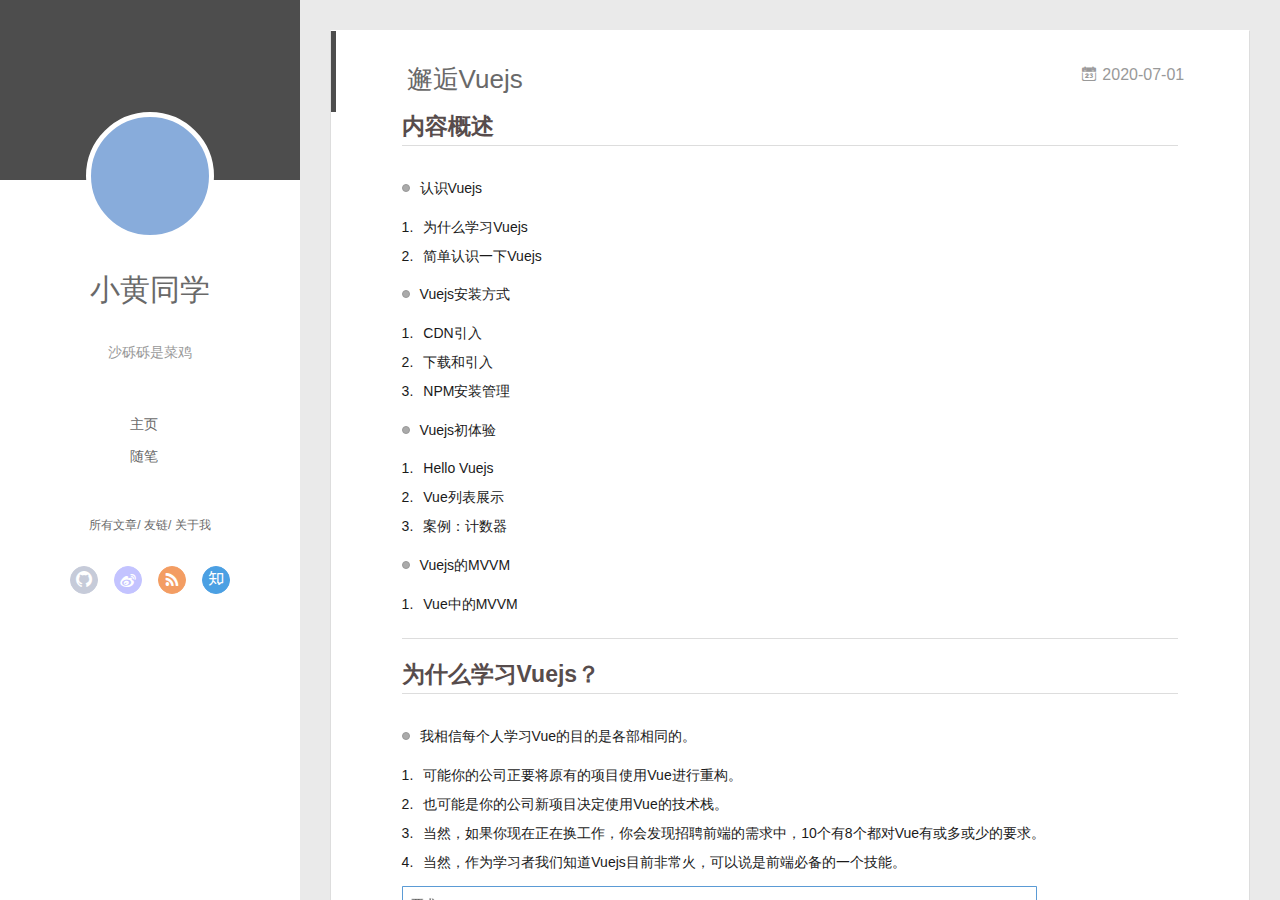
==== commit cc13f9d5: "Site updated: 2020-07-01 20:10:51" ====
--- a/index.html
+++ b/index.html
@@ -1,85 +1,14 @@
 <!DOCTYPE html>
-
-
-
-  
-
-
-<html class="theme-next muse use-motion" lang="zh-Hans">
+<html>
 <head>
-  <meta charset="UTF-8"/>
-<meta http-equiv="X-UA-Compatible" content="IE=edge" />
-<meta name="viewport" content="width=device-width, initial-scale=1, maximum-scale=1"/>
-<meta name="theme-color" content="#222">
-
-
-
-
-
-
-
-
-
-<meta http-equiv="Cache-Control" content="no-transform" />
-<meta http-equiv="Cache-Control" content="no-siteapp" />
-
-
-
-
-
-
-
-
-
-
-
-
-
-
-
-
-  
-  
-  <link href="/lib/fancybox/source/jquery.fancybox.css?v=2.1.5" rel="stylesheet" type="text/css" />
-
-
-
-
-
-
-
-<link href="/lib/font-awesome/css/font-awesome.min.css?v=4.6.2" rel="stylesheet" type="text/css" />
-
-<link href="/css/main.css?v=5.1.4" rel="stylesheet" type="text/css" />
-
-
-  <link rel="apple-touch-icon" sizes="180x180" href="/images/apple-touch-icon-next.png?v=5.1.4">
-
-
-  <link rel="icon" type="image/png" sizes="32x32" href="/images/favicon-32x32-next.png?v=5.1.4">
-
-
-  <link rel="icon" type="image/png" sizes="16x16" href="/images/favicon-16x16-next.png?v=5.1.4">
-
-
-  <link rel="mask-icon" href="/images/logo.svg?v=5.1.4" color="#222">
-
-
-
-
-
-  <meta name="keywords" content="Hexo, NexT" />
-
-
-
-
-
-
-
-
-
-
-<meta name="description" content="前端学学学冲冲冲！">
+  <meta charset="utf-8">
+  
+  <meta name="renderer" content="webkit">
+  <meta http-equiv="X-UA-Compatible" content="IE=edge" >
+  <link rel="dns-prefetch" href="http://yoursite.com">
+  <title>Xiaohuangtongxue</title>
+  <meta name="viewport" content="width=device-width, initial-scale=1, maximum-scale=1">
+  <meta name="description" content="前端学学学冲冲冲！">
 <meta property="og:type" content="website">
 <meta property="og:title" content="Xiaohuangtongxue">
 <meta property="og:url" content="http://yoursite.com/index.html">
@@ -87,461 +16,614 @@
 <meta property="og:description" content="前端学学学冲冲冲！">
 <meta property="article:author" content="小黄同学">
 <meta name="twitter:card" content="summary">
-
-
-
-<script type="text/javascript" id="hexo.configurations">
-  var NexT = window.NexT || {};
-  var CONFIG = {
-    root: '/',
-    scheme: 'Muse',
-    version: '5.1.4',
-    sidebar: {"position":"left","display":"post","offset":12,"b2t":false,"scrollpercent":false,"onmobile":false},
-    fancybox: true,
-    tabs: true,
-    motion: {"enable":true,"async":false,"transition":{"post_block":"fadeIn","post_header":"slideDownIn","post_body":"slideDownIn","coll_header":"slideLeftIn","sidebar":"slideUpIn"}},
-    duoshuo: {
-      userId: '0',
-      author: '博主'
-    },
-    algolia: {
-      applicationID: '',
-      apiKey: '',
-      indexName: '',
-      hits: {"per_page":10},
-      labels: {"input_placeholder":"Search for Posts","hits_empty":"We didn't find any results for the search: ${query}","hits_stats":"${hits} results found in ${time} ms"}
+  
+    <link rel="alternative" href="/atom.xml" title="Xiaohuangtongxue" type="application/atom+xml">
+  
+  
+    <link rel="icon" href="/favicon.png">
+  
+  <link rel="stylesheet" type="text/css" href="/./main.0cf68a.css">
+  <style type="text/css">
+  
+    #container.show {
+      background: linear-gradient(200deg,#a0cfe4,#e8c37e);
     }
-  };
-</script>
-
-
-
-  <link rel="canonical" href="http://yoursite.com/"/>
-
-
-
-
-
-  <title>Xiaohuangtongxue</title>
-  
-
-
-
-
-
-
-
+  </style>
+  
+
+  
 
 <meta name="generator" content="Hexo 4.2.1"></head>
 
-<body itemscope itemtype="http://schema.org/WebPage" lang="zh-Hans">
-
-  
-  
-    
-  
-
-  <div class="container sidebar-position-left 
-  page-home">
-    <div class="headband"></div>
-
-    <header id="header" class="header" itemscope itemtype="http://schema.org/WPHeader">
-      <div class="header-inner"><div class="site-brand-wrapper">
-  <div class="site-meta ">
-    
-
-    <div class="custom-logo-site-title">
-      <a href="/"  class="brand" rel="start">
-        <span class="logo-line-before"><i></i></span>
-        <span class="site-title">Xiaohuangtongxue</span>
-        <span class="logo-line-after"><i></i></span>
-      </a>
-    </div>
-      
-        <p class="site-subtitle">沙砾砾是菜鸡</p>
-      
+<body>
+  <div id="container" q-class="show:isCtnShow">
+    <canvas id="anm-canvas" class="anm-canvas"></canvas>
+    <div class="left-col" q-class="show:isShow">
+      
+<div class="overlay" style="background: #4d4d4d"></div>
+<div class="intrude-less">
+	<header id="header" class="inner">
+		<a href="/" class="profilepic">
+			<img src="" class="js-avatar">
+		</a>
+		<hgroup>
+		  <h1 class="header-author"><a href="/">小黄同学</a></h1>
+		</hgroup>
+		
+		<p class="header-subtitle">沙砾砾是菜鸡</p>
+		
+
+		<nav class="header-menu">
+			<ul>
+			
+				<li><a href="/">主页</a></li>
+	        
+				<li><a href="/tags/%E9%9A%8F%E7%AC%94/">随笔</a></li>
+	        
+			</ul>
+		</nav>
+		<nav class="header-smart-menu">
+    		
+    			
+    			<a q-on="click: openSlider(e, 'innerArchive')" href="javascript:void(0)">所有文章</a>
+    			
+            
+    			
+    			<a q-on="click: openSlider(e, 'friends')" href="javascript:void(0)">友链</a>
+    			
+            
+    			
+    			<a q-on="click: openSlider(e, 'aboutme')" href="javascript:void(0)">关于我</a>
+    			
+            
+		</nav>
+		<nav class="header-nav">
+			<div class="social">
+				
+					<a class="github" target="_blank" href="#" title="github"><i class="icon-github"></i></a>
+		        
+					<a class="weibo" target="_blank" href="#" title="weibo"><i class="icon-weibo"></i></a>
+		        
+					<a class="rss" target="_blank" href="#" title="rss"><i class="icon-rss"></i></a>
+		        
+					<a class="zhihu" target="_blank" href="#" title="zhihu"><i class="icon-zhihu"></i></a>
+		        
+			</div>
+		</nav>
+	</header>		
+</div>
+
+    </div>
+    <div class="mid-col" q-class="show:isShow,hide:isShow|isFalse">
+      
+<nav id="mobile-nav">
+  	<div class="overlay js-overlay" style="background: #4d4d4d"></div>
+	<div class="btnctn js-mobile-btnctn">
+  		<div class="slider-trigger list" q-on="click: openSlider(e)"><i class="icon icon-sort"></i></div>
+	</div>
+	<div class="intrude-less">
+		<header id="header" class="inner">
+			<div class="profilepic">
+				<img src="" class="js-avatar">
+			</div>
+			<hgroup>
+			  <h1 class="header-author js-header-author">小黄同学</h1>
+			</hgroup>
+			
+			<p class="header-subtitle"><i class="icon icon-quo-left"></i>沙砾砾是菜鸡<i class="icon icon-quo-right"></i></p>
+			
+			
+			
+				
+			
+				
+			
+			
+			
+			<nav class="header-nav">
+				<div class="social">
+					
+						<a class="github" target="_blank" href="#" title="github"><i class="icon-github"></i></a>
+			        
+						<a class="weibo" target="_blank" href="#" title="weibo"><i class="icon-weibo"></i></a>
+			        
+						<a class="rss" target="_blank" href="#" title="rss"><i class="icon-rss"></i></a>
+			        
+						<a class="zhihu" target="_blank" href="#" title="zhihu"><i class="icon-zhihu"></i></a>
+			        
+				</div>
+			</nav>
+
+			<nav class="header-menu js-header-menu">
+				<ul style="width: 50%">
+				
+				
+					<li style="width: 50%"><a href="/">主页</a></li>
+		        
+					<li style="width: 50%"><a href="/tags/%E9%9A%8F%E7%AC%94/">随笔</a></li>
+		        
+				</ul>
+			</nav>
+		</header>				
+	</div>
+	<div class="mobile-mask" style="display:none" q-show="isShow"></div>
+</nav>
+
+      <div id="wrapper" class="body-wrap">
+        <div class="menu-l">
+          <div class="canvas-wrap">
+            <canvas data-colors="#eaeaea" data-sectionHeight="100" data-contentId="js-content" id="myCanvas1" class="anm-canvas"></canvas>
+          </div>
+          <div id="js-content" class="content-ll">
+            
+  
+    <article id="post-邂逅Vuejs" class="article article-type-post  article-index" itemscope itemprop="blogPost">
+  <div class="article-inner">
+    
+      <header class="article-header">
+        
+  
+    <h1 itemprop="name">
+      <a class="article-title" href="/2020/07/01/%E9%82%82%E9%80%85Vuejs/">邂逅Vuejs</a>
+    </h1>
+  
+
+        
+        <a href="/2020/07/01/%E9%82%82%E9%80%85Vuejs/" class="archive-article-date">
+  	<time datetime="2020-07-01T11:44:06.000Z" itemprop="datePublished"><i class="icon-calendar icon"></i>2020-07-01</time>
+</a>
+        
+      </header>
+    
+    <div class="article-entry" itemprop="articleBody">
+      
+        <h2 id="内容概述"><a href="#内容概述" class="headerlink" title="内容概述"></a>内容概述</h2><ul>
+<li>认识Vuejs</li>
+</ul>
+<ol>
+<li>为什么学习Vuejs</li>
+<li>简单认识一下Vuejs</li>
+</ol>
+<ul>
+<li>Vuejs安装方式</li>
+</ul>
+<ol>
+<li>CDN引入</li>
+<li>下载和引入</li>
+<li>NPM安装管理</li>
+</ol>
+<ul>
+<li>Vuejs初体验</li>
+</ul>
+<ol>
+<li>Hello Vuejs</li>
+<li>Vue列表展示</li>
+<li>案例：计数器</li>
+</ol>
+<ul>
+<li>Vuejs的MVVM</li>
+</ul>
+<ol>
+<li>Vue中的MVVM</li>
+</ol>
+<hr>
+<h2 id="为什么学习Vuejs？"><a href="#为什么学习Vuejs？" class="headerlink" title="为什么学习Vuejs？"></a>为什么学习Vuejs？</h2><ul>
+<li>我相信每个人学习Vue的目的是各部相同的。</li>
+</ul>
+<ol>
+<li>可能你的公司正要将原有的项目使用Vue进行重构。</li>
+<li>也可能是你的公司新项目决定使用Vue的技术栈。</li>
+<li>当然，如果你现在正在换工作，你会发现招聘前端的需求中，10个有8个都对Vue有或多或少的要求。</li>
+<li>当然，作为学习者我们知道Vuejs目前非常火，可以说是前端必备的一个技能。</li>
+</ol>
+<p><img src="../images/%E9%82%82%E9%80%85Vuejs/image-20200701104544270-1593603918443.png" alt="image-20200701104544270"></p>
+<p><img src="../images/%E9%82%82%E9%80%85Vuejs/image-20200701104555401.png" alt="image-20200701104555401"></p>
+<p><img src="../images/%E9%82%82%E9%80%85Vuejs/image-20200701104607209.png" alt="image-20200701104607209"></p>
+<p><img src="../images/%E9%82%82%E9%80%85Vuejs/image-20200701104611178.png" alt="image-20200701104611178"></p>
+<h2 id="简单认识一下Vuejs"><a href="#简单认识一下Vuejs" class="headerlink" title="简单认识一下Vuejs"></a>简单认识一下Vuejs</h2><ul>
+<li>Vue (读音 /vjuː/，类似于 <strong>view</strong>)，不要读错。</li>
+<li>Vue是一个渐进式的框架，什么是渐进式的呢？</li>
+</ul>
+<ol>
+<li>渐进式意味着你可以将Vue作为你应用的一部分嵌入其中，带来更丰富的交互体验。</li>
+<li>或者如果你希望将更多的业务逻辑使用Vue实现，那么Vue的核心库以及其生态系统。</li>
+<li>比如Core+Vue-router+Vuex，也可以满足你各种各样的需求。</li>
+</ol>
+<ul>
+<li>Vue有很多特点和Web开发中常见的高级功能</li>
+</ul>
+<ol>
+<li>解耦视图和数据</li>
+<li>可复用的组件</li>
+<li>前端路由技术</li>
+<li>状态管理</li>
+<li>虚拟DOM</li>
+</ol>
+<ul>
+<li><p>这些特点，你不需要一个个去记住，我们在后面的学习和开发中都会慢慢体会到的，一些技术点我也会在后面进行讲解。</p>
+</li>
+<li><p>学习Vuejs的前提？</p>
+</li>
+</ul>
+<ol>
+<li>从零学习Vue开发，并不需要你具备其他类似于Angular、React，甚至是jQuery的经验。</li>
+<li>但是你需要具备一定的HTML、CSS、JavaScript基础。</li>
+</ol>
+<hr>
+<h2 id="Hello-Vuejs"><a href="#Hello-Vuejs" class="headerlink" title="Hello Vuejs"></a>Hello Vuejs</h2><ul>
+<li>我们来做我们的第一个Vue程序，体验一下Vue的响应式</li>
+<li><strong>代码做了什么事情？</strong></li>
+<li>我们来阅读JavaScript代码，会发现创建了一个Vue对象。</li>
+<li>创建Vue对象的时候，传入了一些options：{}</li>
+</ul>
+<ol>
+<li>{}中包含了el属性：该属性决定了这个Vue对象挂载到哪一个元素上，很明显，我们这里是挂载到了id为app的元素上</li>
+<li>{}中包含了data属性：该属性中通常会存储一些数据<ol>
+<li>这些数据可以是我们直接定义出来的，比如像上面这样。</li>
+<li>也可能是来自网络，从服务器加载的。</li>
+</ol>
+</li>
+</ol>
+<ul>
+<li>浏览器执行代码的流程：</li>
+</ul>
+<ol>
+<li>执行到10~13行代码显然出对应的HTML</li>
+<li>执行第16行代码创建Vue实例，并且对原HTML进行解析和修改。</li>
+</ol>
+<ul>
+<li>并且，目前我们的代码是可以做到响应式的。</li>
+</ul>
+<p><img src="../images/%E9%82%82%E9%80%85Vuejs/image-20200701104622625.png" alt="image-20200701104622625"></p>
+<hr>
+<h2 id="Vue列表显示"><a href="#Vue列表显示" class="headerlink" title="Vue列表显示"></a>Vue列表显示</h2><ul>
+<li>现在，我们来展示一个更加复杂的数据：数据列表。</li>
+</ul>
+<ol>
+<li>比如我们现在从服务器请求过来一个列表</li>
+<li>希望展示到HTML中。</li>
+</ol>
+<ul>
+<li>HTML代码中，使用v-for指令</li>
+</ul>
+<ol>
+<li>该指令我们后面会详细讲解，这里先学会使用。</li>
+</ol>
+<ul>
+<li><p>是不是变得So Easy，我们再也不需要在JavaScript代码中完成DOM的拼接相关操作了</p>
+</li>
+<li><p>而且，更重要的是，它还是响应式的。</p>
+</li>
+</ul>
+<ol>
+<li>也就是说，当我们数组中的数据发生改变时，界面会自动改变。</li>
+<li>依然让我们打开开发者模式的console，来试一下</li>
+</ol>
+<p><img src="../images/%E9%82%82%E9%80%85Vuejs/image-20200701104636511.png" alt="image-20200701104636511"></p>
+<p><img src="../images/%E9%82%82%E9%80%85Vuejs/image-20200701104643562.png" alt="image-20200701104643562"></p>
+<p><img src="../images/%E9%82%82%E9%80%85Vuejs/image-20200701104648849.png" alt="image-20200701104648849"></p>
+<p><img src="../images/%E9%82%82%E9%80%85Vuejs/image-20200701104700661.png" alt="image-20200701104700661"></p>
+<hr>
+<h2 id="案例：计数器"><a href="#案例：计数器" class="headerlink" title="案例：计数器"></a>案例：计数器</h2><ul>
+<li>现在，我们来实现一个小的计数器</li>
+</ul>
+<ol>
+<li>点击 + 计数器+1</li>
+<li>点击 -  计数器 -1</li>
+</ol>
+<ul>
+<li>这里，我们又要使用新的指令和属性了</li>
+</ul>
+<ol>
+<li>新的属性：methods，该属性用于在Vue对象中定义方法。</li>
+<li>新的指令：@click, 该指令用于监听某个元素的点击事件，并且需要指定当发生点击时，执行的方法(方法通常是methods中定义的方法)</li>
+</ol>
+<ul>
+<li>你可能会疑惑？</li>
+</ul>
+<ol>
+<li>这些@click是什么东西？</li>
+<li>Vue对象中又是定义el/data/methods，到底都有哪些东西可以定义，以及它们的作用是什么？</li>
+<li>这些疑惑在后续学习中都会一一解开。</li>
+</ol>
+<p><img src="../images/%E9%82%82%E9%80%85Vuejs/image-20200701104713116.png" alt="image-20200701104713116"></p>
+<hr>
+<h2 id="Vue中的MVVM"><a href="#Vue中的MVVM" class="headerlink" title="Vue中的MVVM"></a>Vue中的MVVM</h2><ul>
+<li>什么是MVVM呢？</li>
+</ul>
+<ol>
+<li>通常我们学习一个概念，最好的方式是去看维基百科(对，千万别看成了百度百科)</li>
+<li><a href="https://zh.wikipedia.org/wiki/MVVM" target="_blank" rel="noopener">https://zh.wikipedia.org/wiki/MVVM</a></li>
+<li>维基百科的官方解释，我们这里不再赘述。</li>
+</ol>
+<ul>
+<li>我们直接来看Vue的MVVM</li>
+</ul>
+<p><img src="../images/%E9%82%82%E9%80%85Vuejs/image-20200701104721204.png" alt="image-20200701104721204"></p>
+<ul>
+<li>View层：</li>
+</ul>
+<ol>
+<li>视图层</li>
+<li>在我们前端开发中，通常就是DOM层。</li>
+<li>主要的作用是给用户展示各种信息。</li>
+</ol>
+<ul>
+<li>Model层：</li>
+</ul>
+<ol>
+<li>数据层</li>
+<li>数据可能是我们固定的死数据，更多的是来自我们服务器，从网络上请求下来的数据。</li>
+<li>在我们计数器的案例中，就是后面抽取出来的obj，当然，里面的数据可能没有这么简单。</li>
+</ol>
+<ul>
+<li>VueModel层：</li>
+</ul>
+<ol>
+<li>视图模型层</li>
+<li>视图模型层是View和Model沟通的桥梁。</li>
+<li>一方面它实现了Data Binding，也就是数据绑定，将Model的改变实时的反应到View中</li>
+<li>另一方面它实现了DOM Listener，也就是DOM监听，当DOM发生一些事件(点击、滚动、touch等)时，可以监听到，并在需要的情况下改变对应的Data。</li>
+</ol>
+<hr>
+<h2 id="计数器的MVVM"><a href="#计数器的MVVM" class="headerlink" title="计数器的MVVM"></a>计数器的MVVM</h2><ul>
+<li>计数器的MVVM</li>
+</ul>
+<ol>
+<li><p>我们的计数器中就有严格的MVVM思想</p>
+<ol>
+<li>View依然是我们的DOM</li>
+<li>Model就是我们我们抽离出来的obj</li>
+<li>ViewModel就是我们创建的Vue对象实例</li>
+</ol>
+</li>
+<li><p>它们之间如何工作呢？</p>
+<ol>
+<li>首先ViewModel通过Data Binding让obj中的数据实时的在DOM中显示。</li>
+<li>其次ViewModel通过DOM Listener来监听DOM事件，并且通过methods中的操作，来改变obj中的数据。</li>
+</ol>
+</li>
+</ol>
+<ul>
+<li>有了Vue帮助我们完成VueModel层的任务，在后续的开发，我们就可以专注于数据的处理，以及DOM的编写工作了。</li>
+</ul>
+<hr>
+<h2 id="创建Vue实例传入的options"><a href="#创建Vue实例传入的options" class="headerlink" title="创建Vue实例传入的options"></a>创建Vue实例传入的options</h2><ul>
+<li><p>你会发现，我们在创建Vue实例的时候，传入了一个对象options。</p>
+</li>
+<li><p>这个options中可以包含哪些选项呢？</p>
+<ol>
+<li><a href="[https://cn.vuejs.org/v2/api/#%E9%80%89%E9%A1%B9-%E6%95%B0%E6%8D%AE](https://cn.vuejs.org/v2/api/)">查看详情</a></li>
+</ol>
+</li>
+<li><p>目前掌握这些选项：</p>
+</li>
+</ul>
+<ol>
+<li><p><strong>el:</strong> </p>
+<ol>
+<li>类型：string | HTMLElement</li>
+<li>作用：决定之后Vue实例会管理哪一个DOM。</li>
+</ol>
+</li>
+<li><p><strong>data:</strong> </p>
+<ol>
+<li>类型：Object | Function （组件当中data必须是一个函数）</li>
+<li>作用：Vue实例对应的数据对象。</li>
+</ol>
+</li>
+<li><p><strong>methods:</strong> </p>
+<ol>
+<li>类型：{ [key: string]: Function }</li>
+<li>作用：定义属于Vue的一些方法，可以在其他地方调用，也可以在指令中使用。</li>
+</ol>
+</li>
+</ol>
+<hr>
+<h2 id="Vue的生命周期"><a href="#Vue的生命周期" class="headerlink" title="Vue的生命周期"></a>Vue的生命周期</h2><p><img src="../images/%E9%82%82%E9%80%85Vuejs/image-20200701104828108.png" alt="image-20200701104828108"></p>
+<p><img src="../images/%E9%82%82%E9%80%85Vuejs/image-20200701104832103.png" alt="image-20200701104832103"></p>
+<p><img src="../images/%E9%82%82%E9%80%85Vuejs/image-20200701104836305.png" alt="image-20200701104836305"></p>
+
+      
+
+      
+    </div>
+    <div class="article-info article-info-index">
+      
+      
+      
+
+      
+        <p class="article-more-link">
+          <a class="article-more-a" href="/2020/07/01/%E9%82%82%E9%80%85Vuejs/">展开全文 >></a>
+        </p>
+      
+
+      
+      <div class="clearfix"></div>
+    </div>
   </div>
-
-  <div class="site-nav-toggle">
-    <button>
-      <span class="btn-bar"></span>
-      <span class="btn-bar"></span>
-      <span class="btn-bar"></span>
-    </button>
+</article>
+
+<aside class="wrap-side-operation">
+    <div class="mod-side-operation">
+        
+        <div class="jump-container" id="js-jump-container" style="display:none;">
+            <a href="javascript:void(0)" class="mod-side-operation__jump-to-top">
+                <i class="icon-font icon-back"></i>
+            </a>
+            <div id="js-jump-plan-container" class="jump-plan-container" style="top: -11px;">
+                <i class="icon-font icon-plane jump-plane"></i>
+            </div>
+        </div>
+        
+        
+    </div>
+</aside>
+
+
+
+
+  
+    <article id="post-Hexo学习" class="article article-type-post  article-index" itemscope itemprop="blogPost">
+  <div class="article-inner">
+    
+      <header class="article-header">
+        
+  
+    <h1 itemprop="name">
+      <a class="article-title" href="/2020/07/01/Hexo%E5%AD%A6%E4%B9%A0/">Hexo学习</a>
+    </h1>
+  
+
+        
+        <a href="/2020/07/01/Hexo%E5%AD%A6%E4%B9%A0/" class="archive-article-date">
+  	<time datetime="2020-07-01T05:48:38.000Z" itemprop="datePublished"><i class="icon-calendar icon"></i>2020-07-01</time>
+</a>
+        
+      </header>
+    
+    <div class="article-entry" itemprop="articleBody">
+      
+        <p>title: 此文介绍Hexo建站的流程…<br>date: 2020-06-29 20:59:40<br>tags:</p>
+<p>##安装Node.js</p>
+<p>node -v #查看node版本<br>npm -v #查看npm版本<br>npm install -g cnpm –registry=<a href="http://registry.npm.taobao.org" target="_blank" rel="noopener">http://registry.npm.taobao.org</a> #安装淘宝的cnpm 管理器<br>cnpm -v #查看cnpm版本<br>cnpm install -g hexo-cli #安装hexo框架<br>hexo -v #查看hexo版本<br>mkdir blog #创建blog目录<br>cd blog #进入blog目录<br>sudo hexo init #生成博客 初始化博客<br>hexo s #启动本地博客服务<br><a href="http://localhost:4000/" target="_blank" rel="noopener">http://localhost:4000/</a> #本地访问地址<br>hexo n “我的第一篇文章” #创建新的文章<br>#返回blog目录<br>hexo clean #清理<br>hexo g #生成<br>#Github创建一个新的仓库 YourGithubName.github.io<br>cnpm install –save hexo-deployer-git #在blog目录下安装git部署插件</p>
+<hr>
+<p>##配置 _config.yml</p>
+<p># Deployment<br>## Docs: <a href="https://hexo.io/docs/deployment.html" target="_blank" rel="noopener">https://hexo.io/docs/deployment.html</a><br>deploy:<br>type: git<br>repo: <a href="https://github.com/xiaohuangtongxuei/xiaohuangtongxuei.github.io.git" target="_blank" rel="noopener">https://github.com/xiaohuangtongxuei/xiaohuangtongxuei.github.io.git</a><br>branch: master</p>
+<hr>
+<p>##hexo d #部署到Github仓库里</p>
+<p><a href="https://xiaohuangtongxuei.github.io/" target="_blank" rel="noopener">https://xiaohuangtongxuei.github.io/</a> #访问这个地址可以查看博客</p>
+<p>git clone <a href="https://github.com/litten/hexo-theme-yilia.git" target="_blank" rel="noopener">https://github.com/litten/hexo-theme-yilia.git</a> themes/yilia #下载yilia主题到本地</p>
+<p>#修改hexo根目录下的 _config.yml 文件 ： theme: yilia</p>
+<p>hexo c #清理一下<br>hexo g #生成<br>hexo d #部署到远程Github仓库<br><a href="https://xiaohuangtongxuei.github.io/" target="_blank" rel="noopener">https://xiaohuangtongxuei.github.io/</a> #查看博客</p>
+
+      
+
+      
+    </div>
+    <div class="article-info article-info-index">
+      
+      
+      
+
+      
+        <p class="article-more-link">
+          <a class="article-more-a" href="/2020/07/01/Hexo%E5%AD%A6%E4%B9%A0/">展开全文 >></a>
+        </p>
+      
+
+      
+      <div class="clearfix"></div>
+    </div>
   </div>
-</div>
-
-<nav class="site-nav">
-  
-
-  
-    <ul id="menu" class="menu">
-      
-        
-        <li class="menu-item menu-item-home">
-          <a href="/%20" rel="section">
-            
-              <i class="menu-item-icon fa fa-fw fa-home"></i> <br />
-            
-            首页
-          </a>
-        </li>
-      
-        
-        <li class="menu-item menu-item-archives">
-          <a href="/archives/%20" rel="section">
-            
-              <i class="menu-item-icon fa fa-fw fa-archive"></i> <br />
-            
-            归档
-          </a>
-        </li>
-      
-
-      
-    </ul>
-  
-
-  
-</nav>
-
-
-
- </div>
-    </header>
-
-    <main id="main" class="main">
-      <div class="main-inner">
-        <div class="content-wrap">
-          <div id="content" class="content">
-            
-  <section id="posts" class="posts-expand">
-    
-      
-
-  
-
-  
-  
-  
-
-  <article class="post post-type-normal" itemscope itemtype="http://schema.org/Article">
-  
-  
-  
-  <div class="post-block">
-    <link itemprop="mainEntityOfPage" href="http://yoursite.com/2020/07/01/%E7%AC%AC%E4%B8%80%E7%AF%87%E5%8D%9A%E5%AE%A2-1/">
-
-    <span hidden itemprop="author" itemscope itemtype="http://schema.org/Person">
-      <meta itemprop="name" content="小黄同学">
-      <meta itemprop="description" content="">
-      <meta itemprop="image" content="/images/avatar.gif">
-    </span>
-
-    <span hidden itemprop="publisher" itemscope itemtype="http://schema.org/Organization">
-      <meta itemprop="name" content="Xiaohuangtongxue">
-    </span>
-
-    
-      <header class="post-header">
-
-        
-        
-          <h1 class="post-title" itemprop="name headline">
-                
-                <a class="post-title-link" href="/2020/07/01/%E7%AC%AC%E4%B8%80%E7%AF%87%E5%8D%9A%E5%AE%A2-1/" itemprop="url">第一篇博客</a></h1>
-        
-
-        <div class="post-meta">
-          <span class="post-time">
-            
-              <span class="post-meta-item-icon">
-                <i class="fa fa-calendar-o"></i>
-              </span>
-              
-                <span class="post-meta-item-text">发表于</span>
-              
-              <time title="创建于" itemprop="dateCreated datePublished" datetime="2020-07-01T12:17:39+08:00">
-                2020-07-01
-              </time>
-            
-
-            
-
-            
-          </span>
-
-          
-
-          
-            
-          
-
-          
-          
-
-          
-
-          
-
-          
-
+</article>
+
+<aside class="wrap-side-operation">
+    <div class="mod-side-operation">
+        
+        <div class="jump-container" id="js-jump-container" style="display:none;">
+            <a href="javascript:void(0)" class="mod-side-operation__jump-to-top">
+                <i class="icon-font icon-back"></i>
+            </a>
+            <div id="js-jump-plan-container" class="jump-plan-container" style="top: -11px;">
+                <i class="icon-font icon-plane jump-plane"></i>
+            </div>
         </div>
+        
+        
+    </div>
+</aside>
+
+
+
+
+  
+    <article id="post-第一篇博客" class="article article-type-post  article-index" itemscope itemprop="blogPost">
+  <div class="article-inner">
+    
+      <header class="article-header">
+        
+  
+    <h1 itemprop="name">
+      <a class="article-title" href="/2020/07/01/%E7%AC%AC%E4%B8%80%E7%AF%87%E5%8D%9A%E5%AE%A2/">第一篇博客</a>
+    </h1>
+  
+
+        
+        <a href="/2020/07/01/%E7%AC%AC%E4%B8%80%E7%AF%87%E5%8D%9A%E5%AE%A2/" class="archive-article-date">
+  	<time datetime="2020-07-01T04:13:59.000Z" itemprop="datePublished"><i class="icon-calendar icon"></i>2020-07-01</time>
+</a>
+        
       </header>
     
-
-    
-    
-    
-    <div class="post-body" itemprop="articleBody">
-
-      
-      
-
-      
-        
-          
-            
-          
-        
-      
-    </div>
-    
-    
-    
-
-    
-
-    
-
-    
-
-    <footer class="post-footer">
-      
-
-      
-
-      
-
-      
-      
-        <div class="post-eof"></div>
-      
-    </footer>
+    <div class="article-entry" itemprop="articleBody">
+      
+        <h2 id="标题一"><a href="#标题一" class="headerlink" title="标题一"></a>标题一</h2><hr>
+<h2 id="标题二"><a href="#标题二" class="headerlink" title="标题二"></a>标题二</h2><hr>
+
+      
+
+      
+    </div>
+    <div class="article-info article-info-index">
+      
+      
+      
+
+      
+        <p class="article-more-link">
+          <a class="article-more-a" href="/2020/07/01/%E7%AC%AC%E4%B8%80%E7%AF%87%E5%8D%9A%E5%AE%A2/">展开全文 >></a>
+        </p>
+      
+
+      
+      <div class="clearfix"></div>
+    </div>
   </div>
-  
-  
-  
-  </article>
-
-
-    
-      
-
-  
-
-  
-  
-  
-
-  <article class="post post-type-normal" itemscope itemtype="http://schema.org/Article">
-  
-  
-  
-  <div class="post-block">
-    <link itemprop="mainEntityOfPage" href="http://yoursite.com/2020/07/01/%E7%AC%AC%E4%B8%80%E7%AF%87%E5%8D%9A%E5%AE%A2/">
-
-    <span hidden itemprop="author" itemscope itemtype="http://schema.org/Person">
-      <meta itemprop="name" content="小黄同学">
-      <meta itemprop="description" content="">
-      <meta itemprop="image" content="/images/avatar.gif">
-    </span>
-
-    <span hidden itemprop="publisher" itemscope itemtype="http://schema.org/Organization">
-      <meta itemprop="name" content="Xiaohuangtongxue">
-    </span>
-
-    
-      <header class="post-header">
-
-        
-        
-          <h1 class="post-title" itemprop="name headline">
-                
-                <a class="post-title-link" href="/2020/07/01/%E7%AC%AC%E4%B8%80%E7%AF%87%E5%8D%9A%E5%AE%A2/" itemprop="url">第一篇博客</a></h1>
-        
-
-        <div class="post-meta">
-          <span class="post-time">
-            
-              <span class="post-meta-item-icon">
-                <i class="fa fa-calendar-o"></i>
-              </span>
-              
-                <span class="post-meta-item-text">发表于</span>
-              
-              <time title="创建于" itemprop="dateCreated datePublished" datetime="2020-07-01T12:13:59+08:00">
-                2020-07-01
-              </time>
-            
-
-            
-
-            
-          </span>
-
-          
-
-          
-            
-          
-
-          
-          
-
-          
-
-          
-
-          
-
+</article>
+
+<aside class="wrap-side-operation">
+    <div class="mod-side-operation">
+        
+        <div class="jump-container" id="js-jump-container" style="display:none;">
+            <a href="javascript:void(0)" class="mod-side-operation__jump-to-top">
+                <i class="icon-font icon-back"></i>
+            </a>
+            <div id="js-jump-plan-container" class="jump-plan-container" style="top: -11px;">
+                <i class="icon-font icon-plane jump-plane"></i>
+            </div>
         </div>
+        
+        
+    </div>
+</aside>
+
+
+
+
+  
+    <article id="post-hello-world" class="article article-type-post  article-index" itemscope itemprop="blogPost">
+  <div class="article-inner">
+    
+      <header class="article-header">
+        
+  
+    <h1 itemprop="name">
+      <a class="article-title" href="/2020/07/01/hello-world/">Hello World</a>
+    </h1>
+  
+
+        
+        <a href="/2020/07/01/hello-world/" class="archive-article-date">
+  	<time datetime="2020-07-01T04:08:42.717Z" itemprop="datePublished"><i class="icon-calendar icon"></i>2020-07-01</time>
+</a>
+        
       </header>
     
-
-    
-    
-    
-    <div class="post-body" itemprop="articleBody">
-
-      
-      
-
-      
-        
-          
-            <h2 id="标题一"><a href="#标题一" class="headerlink" title="标题一"></a>标题一</h2><hr>
-<h2 id="标题二"><a href="#标题二" class="headerlink" title="标题二"></a>标题二</h2><hr>
-
-          
-        
-      
-    </div>
-    
-    
-    
-
-    
-
-    
-
-    
-
-    <footer class="post-footer">
-      
-
-      
-
-      
-
-      
-      
-        <div class="post-eof"></div>
-      
-    </footer>
-  </div>
-  
-  
-  
-  </article>
-
-
-    
-      
-
-  
-
-  
-  
-  
-
-  <article class="post post-type-normal" itemscope itemtype="http://schema.org/Article">
-  
-  
-  
-  <div class="post-block">
-    <link itemprop="mainEntityOfPage" href="http://yoursite.com/2020/07/01/hello-world/">
-
-    <span hidden itemprop="author" itemscope itemtype="http://schema.org/Person">
-      <meta itemprop="name" content="小黄同学">
-      <meta itemprop="description" content="">
-      <meta itemprop="image" content="/images/avatar.gif">
-    </span>
-
-    <span hidden itemprop="publisher" itemscope itemtype="http://schema.org/Organization">
-      <meta itemprop="name" content="Xiaohuangtongxue">
-    </span>
-
-    
-      <header class="post-header">
-
-        
-        
-          <h1 class="post-title" itemprop="name headline">
-                
-                <a class="post-title-link" href="/2020/07/01/hello-world/" itemprop="url">Hello World</a></h1>
-        
-
-        <div class="post-meta">
-          <span class="post-time">
-            
-              <span class="post-meta-item-icon">
-                <i class="fa fa-calendar-o"></i>
-              </span>
-              
-                <span class="post-meta-item-text">发表于</span>
-              
-              <time title="创建于" itemprop="dateCreated datePublished" datetime="2020-07-01T12:08:42+08:00">
-                2020-07-01
-              </time>
-            
-
-            
-
-            
-          </span>
-
-          
-
-          
-            
-          
-
-          
-          
-
-          
-
-          
-
-          
-
-        </div>
-      </header>
-    
-
-    
-    
-    
-    <div class="post-body" itemprop="articleBody">
-
-      
-      
-
-      
-        
-          
-            <p>Welcome to <a href="https://hexo.io/" target="_blank" rel="noopener">Hexo</a>! This is your very first post. Check <a href="https://hexo.io/docs/" target="_blank" rel="noopener">documentation</a> for more info. If you get any problems when using Hexo, you can find the answer in <a href="https://hexo.io/docs/troubleshooting.html" target="_blank" rel="noopener">troubleshooting</a> or you can ask me on <a href="https://github.com/hexojs/hexo/issues" target="_blank" rel="noopener">GitHub</a>.</p>
+    <div class="article-entry" itemprop="articleBody">
+      
+        <p>Welcome to <a href="https://hexo.io/" target="_blank" rel="noopener">Hexo</a>! This is your very first post. Check <a href="https://hexo.io/docs/" target="_blank" rel="noopener">documentation</a> for more info. If you get any problems when using Hexo, you can find the answer in <a href="https://hexo.io/docs/troubleshooting.html" target="_blank" rel="noopener">troubleshooting</a> or you can ask me on <a href="https://github.com/hexojs/hexo/issues" target="_blank" rel="noopener">GitHub</a>.</p>
 <h2 id="Quick-Start"><a href="#Quick-Start" class="headerlink" title="Quick Start"></a>Quick Start</h2><h3 id="Create-a-new-post"><a href="#Create-a-new-post" class="headerlink" title="Create a new post"></a>Create a new post</h3><figure class="highlight bash"><table><tr><td class="gutter"><pre><span class="line">1</span><br></pre></td><td class="code"><pre><span class="line">$ hexo new <span class="string">"My New Post"</span></span><br></pre></td></tr></table></figure>
 
 <p>More info: <a href="https://hexo.io/docs/writing.html" target="_blank" rel="noopener">Writing</a></p>
@@ -555,307 +637,293 @@
 
 <p>More info: <a href="https://hexo.io/docs/one-command-deployment.html" target="_blank" rel="noopener">Deployment</a></p>
 
+      
+
+      
+    </div>
+    <div class="article-info article-info-index">
+      
+      
+      
+
+      
+        <p class="article-more-link">
+          <a class="article-more-a" href="/2020/07/01/hello-world/">展开全文 >></a>
+        </p>
+      
+
+      
+      <div class="clearfix"></div>
+    </div>
+  </div>
+</article>
+
+<aside class="wrap-side-operation">
+    <div class="mod-side-operation">
+        
+        <div class="jump-container" id="js-jump-container" style="display:none;">
+            <a href="javascript:void(0)" class="mod-side-operation__jump-to-top">
+                <i class="icon-font icon-back"></i>
+            </a>
+            <div id="js-jump-plan-container" class="jump-plan-container" style="top: -11px;">
+                <i class="icon-font icon-plane jump-plane"></i>
+            </div>
+        </div>
+        
+        
+    </div>
+</aside>
+
+
+
+
+  
+  
+
+
+          </div>
+        </div>
+      </div>
+      <footer id="footer">
+  <div class="outer">
+    <div id="footer-info">
+    	<div class="footer-left">
+    		&copy; 2020 小黄同学
+    	</div>
+      	<div class="footer-right">
+      		<a href="http://hexo.io/" target="_blank">Hexo</a>  Theme <a href="https://github.com/litten/hexo-theme-yilia" target="_blank">Yilia</a> by Litten
+      	</div>
+    </div>
+  </div>
+</footer>
+    </div>
+    <script>
+	var yiliaConfig = {
+		mathjax: false,
+		isHome: true,
+		isPost: false,
+		isArchive: false,
+		isTag: false,
+		isCategory: false,
+		open_in_new: false,
+		toc_hide_index: true,
+		root: "/",
+		innerArchive: true,
+		showTags: false
+	}
+</script>
+
+<script>!function(t){function n(e){if(r[e])return r[e].exports;var i=r[e]={exports:{},id:e,loaded:!1};return t[e].call(i.exports,i,i.exports,n),i.loaded=!0,i.exports}var r={};n.m=t,n.c=r,n.p="./",n(0)}([function(t,n,r){r(195),t.exports=r(191)},function(t,n,r){var e=r(3),i=r(52),o=r(27),u=r(28),c=r(53),f="prototype",a=function(t,n,r){var s,l,h,v,p=t&a.F,d=t&a.G,y=t&a.S,g=t&a.P,b=t&a.B,m=d?e:y?e[n]||(e[n]={}):(e[n]||{})[f],x=d?i:i[n]||(i[n]={}),w=x[f]||(x[f]={});d&&(r=n);for(s in r)l=!p&&m&&void 0!==m[s],h=(l?m:r)[s],v=b&&l?c(h,e):g&&"function"==typeof h?c(Function.call,h):h,m&&u(m,s,h,t&a.U),x[s]!=h&&o(x,s,v),g&&w[s]!=h&&(w[s]=h)};e.core=i,a.F=1,a.G=2,a.S=4,a.P=8,a.B=16,a.W=32,a.U=64,a.R=128,t.exports=a},function(t,n,r){var e=r(6);t.exports=function(t){if(!e(t))throw TypeError(t+" is not an object!");return t}},function(t,n){var r=t.exports="undefined"!=typeof window&&window.Math==Math?window:"undefined"!=typeof self&&self.Math==Math?self:Function("return this")();"number"==typeof __g&&(__g=r)},function(t,n){t.exports=function(t){try{return!!t()}catch(t){return!0}}},function(t,n){var r=t.exports="undefined"!=typeof window&&window.Math==Math?window:"undefined"!=typeof self&&self.Math==Math?self:Function("return this")();"number"==typeof __g&&(__g=r)},function(t,n){t.exports=function(t){return"object"==typeof t?null!==t:"function"==typeof t}},function(t,n,r){var e=r(126)("wks"),i=r(76),o=r(3).Symbol,u="function"==typeof o;(t.exports=function(t){return e[t]||(e[t]=u&&o[t]||(u?o:i)("Symbol."+t))}).store=e},function(t,n){var r={}.hasOwnProperty;t.exports=function(t,n){return r.call(t,n)}},function(t,n,r){var e=r(94),i=r(33);t.exports=function(t){return e(i(t))}},function(t,n,r){t.exports=!r(4)(function(){return 7!=Object.defineProperty({},"a",{get:function(){return 7}}).a})},function(t,n,r){var e=r(2),i=r(167),o=r(50),u=Object.defineProperty;n.f=r(10)?Object.defineProperty:function(t,n,r){if(e(t),n=o(n,!0),e(r),i)try{return u(t,n,r)}catch(t){}if("get"in r||"set"in r)throw TypeError("Accessors not supported!");return"value"in r&&(t[n]=r.value),t}},function(t,n,r){t.exports=!r(18)(function(){return 7!=Object.defineProperty({},"a",{get:function(){return 7}}).a})},function(t,n,r){var e=r(14),i=r(22);t.exports=r(12)?function(t,n,r){return e.f(t,n,i(1,r))}:function(t,n,r){return t[n]=r,t}},function(t,n,r){var e=r(20),i=r(58),o=r(42),u=Object.defineProperty;n.f=r(12)?Object.defineProperty:function(t,n,r){if(e(t),n=o(n,!0),e(r),i)try{return u(t,n,r)}catch(t){}if("get"in r||"set"in r)throw TypeError("Accessors not supported!");return"value"in r&&(t[n]=r.value),t}},function(t,n,r){var e=r(40)("wks"),i=r(23),o=r(5).Symbol,u="function"==typeof o;(t.exports=function(t){return e[t]||(e[t]=u&&o[t]||(u?o:i)("Symbol."+t))}).store=e},function(t,n,r){var e=r(67),i=Math.min;t.exports=function(t){return t>0?i(e(t),9007199254740991):0}},function(t,n,r){var e=r(46);t.exports=function(t){return Object(e(t))}},function(t,n){t.exports=function(t){try{return!!t()}catch(t){return!0}}},function(t,n,r){var e=r(63),i=r(34);t.exports=Object.keys||function(t){return e(t,i)}},function(t,n,r){var e=r(21);t.exports=function(t){if(!e(t))throw TypeError(t+" is not an object!");return t}},function(t,n){t.exports=function(t){return"object"==typeof t?null!==t:"function"==typeof t}},function(t,n){t.exports=function(t,n){return{enumerable:!(1&t),configurable:!(2&t),writable:!(4&t),value:n}}},function(t,n){var r=0,e=Math.random();t.exports=function(t){return"Symbol(".concat(void 0===t?"":t,")_",(++r+e).toString(36))}},function(t,n){var r={}.hasOwnProperty;t.exports=function(t,n){return r.call(t,n)}},function(t,n){var r=t.exports={version:"2.4.0"};"number"==typeof __e&&(__e=r)},function(t,n){t.exports=function(t){if("function"!=typeof t)throw TypeError(t+" is not a function!");return t}},function(t,n,r){var e=r(11),i=r(66);t.exports=r(10)?function(t,n,r){return e.f(t,n,i(1,r))}:function(t,n,r){return t[n]=r,t}},function(t,n,r){var e=r(3),i=r(27),o=r(24),u=r(76)("src"),c="toString",f=Function[c],a=(""+f).split(c);r(52).inspectSource=function(t){return f.call(t)},(t.exports=function(t,n,r,c){var f="function"==typeof r;f&&(o(r,"name")||i(r,"name",n)),t[n]!==r&&(f&&(o(r,u)||i(r,u,t[n]?""+t[n]:a.join(String(n)))),t===e?t[n]=r:c?t[n]?t[n]=r:i(t,n,r):(delete t[n],i(t,n,r)))})(Function.prototype,c,function(){return"function"==typeof this&&this[u]||f.call(this)})},function(t,n,r){var e=r(1),i=r(4),o=r(46),u=function(t,n,r,e){var i=String(o(t)),u="<"+n;return""!==r&&(u+=" "+r+'="'+String(e).replace(/"/g,"&quot;")+'"'),u+">"+i+"</"+n+">"};t.exports=function(t,n){var r={};r[t]=n(u),e(e.P+e.F*i(function(){var n=""[t]('"');return n!==n.toLowerCase()||n.split('"').length>3}),"String",r)}},function(t,n,r){var e=r(115),i=r(46);t.exports=function(t){return e(i(t))}},function(t,n,r){var e=r(116),i=r(66),o=r(30),u=r(50),c=r(24),f=r(167),a=Object.getOwnPropertyDescriptor;n.f=r(10)?a:function(t,n){if(t=o(t),n=u(n,!0),f)try{return a(t,n)}catch(t){}if(c(t,n))return i(!e.f.call(t,n),t[n])}},function(t,n,r){var e=r(24),i=r(17),o=r(145)("IE_PROTO"),u=Object.prototype;t.exports=Object.getPrototypeOf||function(t){return t=i(t),e(t,o)?t[o]:"function"==typeof t.constructor&&t instanceof t.constructor?t.constructor.prototype:t instanceof Object?u:null}},function(t,n){t.exports=function(t){if(void 0==t)throw TypeError("Can't call method on  "+t);return t}},function(t,n){t.exports="constructor,hasOwnProperty,isPrototypeOf,propertyIsEnumerable,toLocaleString,toString,valueOf".split(",")},function(t,n){t.exports={}},function(t,n){t.exports=!0},function(t,n){n.f={}.propertyIsEnumerable},function(t,n,r){var e=r(14).f,i=r(8),o=r(15)("toStringTag");t.exports=function(t,n,r){t&&!i(t=r?t:t.prototype,o)&&e(t,o,{configurable:!0,value:n})}},function(t,n,r){var e=r(40)("keys"),i=r(23);t.exports=function(t){return e[t]||(e[t]=i(t))}},function(t,n,r){var e=r(5),i="__core-js_shared__",o=e[i]||(e[i]={});t.exports=function(t){return o[t]||(o[t]={})}},function(t,n){var r=Math.ceil,e=Math.floor;t.exports=function(t){return isNaN(t=+t)?0:(t>0?e:r)(t)}},function(t,n,r){var e=r(21);t.exports=function(t,n){if(!e(t))return t;var r,i;if(n&&"function"==typeof(r=t.toString)&&!e(i=r.call(t)))return i;if("function"==typeof(r=t.valueOf)&&!e(i=r.call(t)))return i;if(!n&&"function"==typeof(r=t.toString)&&!e(i=r.call(t)))return i;throw TypeError("Can't convert object to primitive value")}},function(t,n,r){var e=r(5),i=r(25),o=r(36),u=r(44),c=r(14).f;t.exports=function(t){var n=i.Symbol||(i.Symbol=o?{}:e.Symbol||{});"_"==t.charAt(0)||t in n||c(n,t,{value:u.f(t)})}},function(t,n,r){n.f=r(15)},function(t,n){var r={}.toString;t.exports=function(t){return r.call(t).slice(8,-1)}},function(t,n){t.exports=function(t){if(void 0==t)throw TypeError("Can't call method on  "+t);return t}},function(t,n,r){var e=r(4);t.exports=function(t,n){return!!t&&e(function(){n?t.call(null,function(){},1):t.call(null)})}},function(t,n,r){var e=r(53),i=r(115),o=r(17),u=r(16),c=r(203);t.exports=function(t,n){var r=1==t,f=2==t,a=3==t,s=4==t,l=6==t,h=5==t||l,v=n||c;return function(n,c,p){for(var d,y,g=o(n),b=i(g),m=e(c,p,3),x=u(b.length),w=0,S=r?v(n,x):f?v(n,0):void 0;x>w;w++)if((h||w in b)&&(d=b[w],y=m(d,w,g),t))if(r)S[w]=y;else if(y)switch(t){case 3:return!0;case 5:return d;case 6:return w;case 2:S.push(d)}else if(s)return!1;return l?-1:a||s?s:S}}},function(t,n,r){var e=r(1),i=r(52),o=r(4);t.exports=function(t,n){var r=(i.Object||{})[t]||Object[t],u={};u[t]=n(r),e(e.S+e.F*o(function(){r(1)}),"Object",u)}},function(t,n,r){var e=r(6);t.exports=function(t,n){if(!e(t))return t;var r,i;if(n&&"function"==typeof(r=t.toString)&&!e(i=r.call(t)))return i;if("function"==typeof(r=t.valueOf)&&!e(i=r.call(t)))return i;if(!n&&"function"==typeof(r=t.toString)&&!e(i=r.call(t)))return i;throw TypeError("Can't convert object to primitive value")}},function(t,n,r){var e=r(5),i=r(25),o=r(91),u=r(13),c="prototype",f=function(t,n,r){var a,s,l,h=t&f.F,v=t&f.G,p=t&f.S,d=t&f.P,y=t&f.B,g=t&f.W,b=v?i:i[n]||(i[n]={}),m=b[c],x=v?e:p?e[n]:(e[n]||{})[c];v&&(r=n);for(a in r)(s=!h&&x&&void 0!==x[a])&&a in b||(l=s?x[a]:r[a],b[a]=v&&"function"!=typeof x[a]?r[a]:y&&s?o(l,e):g&&x[a]==l?function(t){var n=function(n,r,e){if(this instanceof t){switch(arguments.length){case 0:return new t;case 1:return new t(n);case 2:return new t(n,r)}return new t(n,r,e)}return t.apply(this,arguments)};return n[c]=t[c],n}(l):d&&"function"==typeof l?o(Function.call,l):l,d&&((b.virtual||(b.virtual={}))[a]=l,t&f.R&&m&&!m[a]&&u(m,a,l)))};f.F=1,f.G=2,f.S=4,f.P=8,f.B=16,f.W=32,f.U=64,f.R=128,t.exports=f},function(t,n){var r=t.exports={version:"2.4.0"};"number"==typeof __e&&(__e=r)},function(t,n,r){var e=r(26);t.exports=function(t,n,r){if(e(t),void 0===n)return t;switch(r){case 1:return function(r){return t.call(n,r)};case 2:return function(r,e){return t.call(n,r,e)};case 3:return function(r,e,i){return t.call(n,r,e,i)}}return function(){return t.apply(n,arguments)}}},function(t,n,r){var e=r(183),i=r(1),o=r(126)("metadata"),u=o.store||(o.store=new(r(186))),c=function(t,n,r){var i=u.get(t);if(!i){if(!r)return;u.set(t,i=new e)}var o=i.get(n);if(!o){if(!r)return;i.set(n,o=new e)}return o},f=function(t,n,r){var e=c(n,r,!1);return void 0!==e&&e.has(t)},a=function(t,n,r){var e=c(n,r,!1);return void 0===e?void 0:e.get(t)},s=function(t,n,r,e){c(r,e,!0).set(t,n)},l=function(t,n){var r=c(t,n,!1),e=[];return r&&r.forEach(function(t,n){e.push(n)}),e},h=function(t){return void 0===t||"symbol"==typeof t?t:String(t)},v=function(t){i(i.S,"Reflect",t)};t.exports={store:u,map:c,has:f,get:a,set:s,keys:l,key:h,exp:v}},function(t,n,r){"use strict";if(r(10)){var e=r(69),i=r(3),o=r(4),u=r(1),c=r(127),f=r(152),a=r(53),s=r(68),l=r(66),h=r(27),v=r(73),p=r(67),d=r(16),y=r(75),g=r(50),b=r(24),m=r(180),x=r(114),w=r(6),S=r(17),_=r(137),O=r(70),E=r(32),P=r(71).f,j=r(154),F=r(76),M=r(7),A=r(48),N=r(117),T=r(146),I=r(155),k=r(80),L=r(123),R=r(74),C=r(130),D=r(160),U=r(11),W=r(31),G=U.f,B=W.f,V=i.RangeError,z=i.TypeError,q=i.Uint8Array,K="ArrayBuffer",J="Shared"+K,Y="BYTES_PER_ELEMENT",H="prototype",$=Array[H],X=f.ArrayBuffer,Q=f.DataView,Z=A(0),tt=A(2),nt=A(3),rt=A(4),et=A(5),it=A(6),ot=N(!0),ut=N(!1),ct=I.values,ft=I.keys,at=I.entries,st=$.lastIndexOf,lt=$.reduce,ht=$.reduceRight,vt=$.join,pt=$.sort,dt=$.slice,yt=$.toString,gt=$.toLocaleString,bt=M("iterator"),mt=M("toStringTag"),xt=F("typed_constructor"),wt=F("def_constructor"),St=c.CONSTR,_t=c.TYPED,Ot=c.VIEW,Et="Wrong length!",Pt=A(1,function(t,n){return Tt(T(t,t[wt]),n)}),jt=o(function(){return 1===new q(new Uint16Array([1]).buffer)[0]}),Ft=!!q&&!!q[H].set&&o(function(){new q(1).set({})}),Mt=function(t,n){if(void 0===t)throw z(Et);var r=+t,e=d(t);if(n&&!m(r,e))throw V(Et);return e},At=function(t,n){var r=p(t);if(r<0||r%n)throw V("Wrong offset!");return r},Nt=function(t){if(w(t)&&_t in t)return t;throw z(t+" is not a typed array!")},Tt=function(t,n){if(!(w(t)&&xt in t))throw z("It is not a typed array constructor!");return new t(n)},It=function(t,n){return kt(T(t,t[wt]),n)},kt=function(t,n){for(var r=0,e=n.length,i=Tt(t,e);e>r;)i[r]=n[r++];return i},Lt=function(t,n,r){G(t,n,{get:function(){return this._d[r]}})},Rt=function(t){var n,r,e,i,o,u,c=S(t),f=arguments.length,s=f>1?arguments[1]:void 0,l=void 0!==s,h=j(c);if(void 0!=h&&!_(h)){for(u=h.call(c),e=[],n=0;!(o=u.next()).done;n++)e.push(o.value);c=e}for(l&&f>2&&(s=a(s,arguments[2],2)),n=0,r=d(c.length),i=Tt(this,r);r>n;n++)i[n]=l?s(c[n],n):c[n];return i},Ct=function(){for(var t=0,n=arguments.length,r=Tt(this,n);n>t;)r[t]=arguments[t++];return r},Dt=!!q&&o(function(){gt.call(new q(1))}),Ut=function(){return gt.apply(Dt?dt.call(Nt(this)):Nt(this),arguments)},Wt={copyWithin:function(t,n){return D.call(Nt(this),t,n,arguments.length>2?arguments[2]:void 0)},every:function(t){return rt(Nt(this),t,arguments.length>1?arguments[1]:void 0)},fill:function(t){return C.apply(Nt(this),arguments)},filter:function(t){return It(this,tt(Nt(this),t,arguments.length>1?arguments[1]:void 0))},find:function(t){return et(Nt(this),t,arguments.length>1?arguments[1]:void 0)},findIndex:function(t){return it(Nt(this),t,arguments.length>1?arguments[1]:void 0)},forEach:function(t){Z(Nt(this),t,arguments.length>1?arguments[1]:void 0)},indexOf:function(t){return ut(Nt(this),t,arguments.length>1?arguments[1]:void 0)},includes:function(t){return ot(Nt(this),t,arguments.length>1?arguments[1]:void 0)},join:function(t){return vt.apply(Nt(this),arguments)},lastIndexOf:function(t){return st.apply(Nt(this),arguments)},map:function(t){return Pt(Nt(this),t,arguments.length>1?arguments[1]:void 0)},reduce:function(t){return lt.apply(Nt(this),arguments)},reduceRight:function(t){return ht.apply(Nt(this),arguments)},reverse:function(){for(var t,n=this,r=Nt(n).length,e=Math.floor(r/2),i=0;i<e;)t=n[i],n[i++]=n[--r],n[r]=t;return n},some:function(t){return nt(Nt(this),t,arguments.length>1?arguments[1]:void 0)},sort:function(t){return pt.call(Nt(this),t)},subarray:function(t,n){var r=Nt(this),e=r.length,i=y(t,e);return new(T(r,r[wt]))(r.buffer,r.byteOffset+i*r.BYTES_PER_ELEMENT,d((void 0===n?e:y(n,e))-i))}},Gt=function(t,n){return It(this,dt.call(Nt(this),t,n))},Bt=function(t){Nt(this);var n=At(arguments[1],1),r=this.length,e=S(t),i=d(e.length),o=0;if(i+n>r)throw V(Et);for(;o<i;)this[n+o]=e[o++]},Vt={entries:function(){return at.call(Nt(this))},keys:function(){return ft.call(Nt(this))},values:function(){return ct.call(Nt(this))}},zt=function(t,n){return w(t)&&t[_t]&&"symbol"!=typeof n&&n in t&&String(+n)==String(n)},qt=function(t,n){return zt(t,n=g(n,!0))?l(2,t[n]):B(t,n)},Kt=function(t,n,r){return!(zt(t,n=g(n,!0))&&w(r)&&b(r,"value"))||b(r,"get")||b(r,"set")||r.configurable||b(r,"writable")&&!r.writable||b(r,"enumerable")&&!r.enumerable?G(t,n,r):(t[n]=r.value,t)};St||(W.f=qt,U.f=Kt),u(u.S+u.F*!St,"Object",{getOwnPropertyDescriptor:qt,defineProperty:Kt}),o(function(){yt.call({})})&&(yt=gt=function(){return vt.call(this)});var Jt=v({},Wt);v(Jt,Vt),h(Jt,bt,Vt.values),v(Jt,{slice:Gt,set:Bt,constructor:function(){},toString:yt,toLocaleString:Ut}),Lt(Jt,"buffer","b"),Lt(Jt,"byteOffset","o"),Lt(Jt,"byteLength","l"),Lt(Jt,"length","e"),G(Jt,mt,{get:function(){return this[_t]}}),t.exports=function(t,n,r,f){f=!!f;var a=t+(f?"Clamped":"")+"Array",l="Uint8Array"!=a,v="get"+t,p="set"+t,y=i[a],g=y||{},b=y&&E(y),m=!y||!c.ABV,S={},_=y&&y[H],j=function(t,r){var e=t._d;return e.v[v](r*n+e.o,jt)},F=function(t,r,e){var i=t._d;f&&(e=(e=Math.round(e))<0?0:e>255?255:255&e),i.v[p](r*n+i.o,e,jt)},M=function(t,n){G(t,n,{get:function(){return j(this,n)},set:function(t){return F(this,n,t)},enumerable:!0})};m?(y=r(function(t,r,e,i){s(t,y,a,"_d");var o,u,c,f,l=0,v=0;if(w(r)){if(!(r instanceof X||(f=x(r))==K||f==J))return _t in r?kt(y,r):Rt.call(y,r);o=r,v=At(e,n);var p=r.byteLength;if(void 0===i){if(p%n)throw V(Et);if((u=p-v)<0)throw V(Et)}else if((u=d(i)*n)+v>p)throw V(Et);c=u/n}else c=Mt(r,!0),u=c*n,o=new X(u);for(h(t,"_d",{b:o,o:v,l:u,e:c,v:new Q(o)});l<c;)M(t,l++)}),_=y[H]=O(Jt),h(_,"constructor",y)):L(function(t){new y(null),new y(t)},!0)||(y=r(function(t,r,e,i){s(t,y,a);var o;return w(r)?r instanceof X||(o=x(r))==K||o==J?void 0!==i?new g(r,At(e,n),i):void 0!==e?new g(r,At(e,n)):new g(r):_t in r?kt(y,r):Rt.call(y,r):new g(Mt(r,l))}),Z(b!==Function.prototype?P(g).concat(P(b)):P(g),function(t){t in y||h(y,t,g[t])}),y[H]=_,e||(_.constructor=y));var A=_[bt],N=!!A&&("values"==A.name||void 0==A.name),T=Vt.values;h(y,xt,!0),h(_,_t,a),h(_,Ot,!0),h(_,wt,y),(f?new y(1)[mt]==a:mt in _)||G(_,mt,{get:function(){return a}}),S[a]=y,u(u.G+u.W+u.F*(y!=g),S),u(u.S,a,{BYTES_PER_ELEMENT:n,from:Rt,of:Ct}),Y in _||h(_,Y,n),u(u.P,a,Wt),R(a),u(u.P+u.F*Ft,a,{set:Bt}),u(u.P+u.F*!N,a,Vt),u(u.P+u.F*(_.toString!=yt),a,{toString:yt}),u(u.P+u.F*o(function(){new y(1).slice()}),a,{slice:Gt}),u(u.P+u.F*(o(function(){return[1,2].toLocaleString()!=new y([1,2]).toLocaleString()})||!o(function(){_.toLocaleString.call([1,2])})),a,{toLocaleString:Ut}),k[a]=N?A:T,e||N||h(_,bt,T)}}else t.exports=function(){}},function(t,n){var r={}.toString;t.exports=function(t){return r.call(t).slice(8,-1)}},function(t,n,r){var e=r(21),i=r(5).document,o=e(i)&&e(i.createElement);t.exports=function(t){return o?i.createElement(t):{}}},function(t,n,r){t.exports=!r(12)&&!r(18)(function(){return 7!=Object.defineProperty(r(57)("div"),"a",{get:function(){return 7}}).a})},function(t,n,r){"use strict";var e=r(36),i=r(51),o=r(64),u=r(13),c=r(8),f=r(35),a=r(96),s=r(38),l=r(103),h=r(15)("iterator"),v=!([].keys&&"next"in[].keys()),p="keys",d="values",y=function(){return this};t.exports=function(t,n,r,g,b,m,x){a(r,n,g);var w,S,_,O=function(t){if(!v&&t in F)return F[t];switch(t){case p:case d:return function(){return new r(this,t)}}return function(){return new r(this,t)}},E=n+" Iterator",P=b==d,j=!1,F=t.prototype,M=F[h]||F["@@iterator"]||b&&F[b],A=M||O(b),N=b?P?O("entries"):A:void 0,T="Array"==n?F.entries||M:M;if(T&&(_=l(T.call(new t)))!==Object.prototype&&(s(_,E,!0),e||c(_,h)||u(_,h,y)),P&&M&&M.name!==d&&(j=!0,A=function(){return M.call(this)}),e&&!x||!v&&!j&&F[h]||u(F,h,A),f[n]=A,f[E]=y,b)if(w={values:P?A:O(d),keys:m?A:O(p),entries:N},x)for(S in w)S in F||o(F,S,w[S]);else i(i.P+i.F*(v||j),n,w);return w}},function(t,n,r){var e=r(20),i=r(100),o=r(34),u=r(39)("IE_PROTO"),c=function(){},f="prototype",a=function(){var t,n=r(57)("iframe"),e=o.length;for(n.style.display="none",r(93).appendChild(n),n.src="javascript:",t=n.contentWindow.document,t.open(),t.write("<script>document.F=Object<\/script>"),t.close(),a=t.F;e--;)delete a[f][o[e]];return a()};t.exports=Object.create||function(t,n){var r;return null!==t?(c[f]=e(t),r=new c,c[f]=null,r[u]=t):r=a(),void 0===n?r:i(r,n)}},function(t,n,r){var e=r(63),i=r(34).concat("length","prototype");n.f=Object.getOwnPropertyNames||function(t){return e(t,i)}},function(t,n){n.f=Object.getOwnPropertySymbols},function(t,n,r){var e=r(8),i=r(9),o=r(90)(!1),u=r(39)("IE_PROTO");t.exports=function(t,n){var r,c=i(t),f=0,a=[];for(r in c)r!=u&&e(c,r)&&a.push(r);for(;n.length>f;)e(c,r=n[f++])&&(~o(a,r)||a.push(r));return a}},function(t,n,r){t.exports=r(13)},function(t,n,r){var e=r(76)("meta"),i=r(6),o=r(24),u=r(11).f,c=0,f=Object.isExtensible||function(){return!0},a=!r(4)(function(){return f(Object.preventExtensions({}))}),s=function(t){u(t,e,{value:{i:"O"+ ++c,w:{}}})},l=function(t,n){if(!i(t))return"symbol"==typeof t?t:("string"==typeof t?"S":"P")+t;if(!o(t,e)){if(!f(t))return"F";if(!n)return"E";s(t)}return t[e].i},h=function(t,n){if(!o(t,e)){if(!f(t))return!0;if(!n)return!1;s(t)}return t[e].w},v=function(t){return a&&p.NEED&&f(t)&&!o(t,e)&&s(t),t},p=t.exports={KEY:e,NEED:!1,fastKey:l,getWeak:h,onFreeze:v}},function(t,n){t.exports=function(t,n){return{enumerable:!(1&t),configurable:!(2&t),writable:!(4&t),value:n}}},function(t,n){var r=Math.ceil,e=Math.floor;t.exports=function(t){return isNaN(t=+t)?0:(t>0?e:r)(t)}},function(t,n){t.exports=function(t,n,r,e){if(!(t instanceof n)||void 0!==e&&e in t)throw TypeError(r+": incorrect invocation!");return t}},function(t,n){t.exports=!1},function(t,n,r){var e=r(2),i=r(173),o=r(133),u=r(145)("IE_PROTO"),c=function(){},f="prototype",a=function(){var t,n=r(132)("iframe"),e=o.length;for(n.style.display="none",r(135).appendChild(n),n.src="javascript:",t=n.contentWindow.document,t.open(),t.write("<script>document.F=Object<\/script>"),t.close(),a=t.F;e--;)delete a[f][o[e]];return a()};t.exports=Object.create||function(t,n){var r;return null!==t?(c[f]=e(t),r=new c,c[f]=null,r[u]=t):r=a(),void 0===n?r:i(r,n)}},function(t,n,r){var e=r(175),i=r(133).concat("length","prototype");n.f=Object.getOwnPropertyNames||function(t){return e(t,i)}},function(t,n,r){var e=r(175),i=r(133);t.exports=Object.keys||function(t){return e(t,i)}},function(t,n,r){var e=r(28);t.exports=function(t,n,r){for(var i in n)e(t,i,n[i],r);return t}},function(t,n,r){"use strict";var e=r(3),i=r(11),o=r(10),u=r(7)("species");t.exports=function(t){var n=e[t];o&&n&&!n[u]&&i.f(n,u,{configurable:!0,get:function(){return this}})}},function(t,n,r){var e=r(67),i=Math.max,o=Math.min;t.exports=function(t,n){return t=e(t),t<0?i(t+n,0):o(t,n)}},function(t,n){var r=0,e=Math.random();t.exports=function(t){return"Symbol(".concat(void 0===t?"":t,")_",(++r+e).toString(36))}},function(t,n,r){var e=r(33);t.exports=function(t){return Object(e(t))}},function(t,n,r){var e=r(7)("unscopables"),i=Array.prototype;void 0==i[e]&&r(27)(i,e,{}),t.exports=function(t){i[e][t]=!0}},function(t,n,r){var e=r(53),i=r(169),o=r(137),u=r(2),c=r(16),f=r(154),a={},s={},n=t.exports=function(t,n,r,l,h){var v,p,d,y,g=h?function(){return t}:f(t),b=e(r,l,n?2:1),m=0;if("function"!=typeof g)throw TypeError(t+" is not iterable!");if(o(g)){for(v=c(t.length);v>m;m++)if((y=n?b(u(p=t[m])[0],p[1]):b(t[m]))===a||y===s)return y}else for(d=g.call(t);!(p=d.next()).done;)if((y=i(d,b,p.value,n))===a||y===s)return y};n.BREAK=a,n.RETURN=s},function(t,n){t.exports={}},function(t,n,r){var e=r(11).f,i=r(24),o=r(7)("toStringTag");t.exports=function(t,n,r){t&&!i(t=r?t:t.prototype,o)&&e(t,o,{configurable:!0,value:n})}},function(t,n,r){var e=r(1),i=r(46),o=r(4),u=r(150),c="["+u+"]",f="​+",a=RegExp("^"+c+c+"*"),s=RegExp(c+c+"*$"),l=function(t,n,r){var i={},c=o(function(){return!!u[t]()||f[t]()!=f}),a=i[t]=c?n(h):u[t];r&&(i[r]=a),e(e.P+e.F*c,"String",i)},h=l.trim=function(t,n){return t=String(i(t)),1&n&&(t=t.replace(a,"")),2&n&&(t=t.replace(s,"")),t};t.exports=l},function(t,n,r){t.exports={default:r(86),__esModule:!0}},function(t,n,r){t.exports={default:r(87),__esModule:!0}},function(t,n,r){"use strict";function e(t){return t&&t.__esModule?t:{default:t}}n.__esModule=!0;var i=r(84),o=e(i),u=r(83),c=e(u),f="function"==typeof c.default&&"symbol"==typeof o.default?function(t){return typeof t}:function(t){return t&&"function"==typeof c.default&&t.constructor===c.default&&t!==c.default.prototype?"symbol":typeof t};n.default="function"==typeof c.default&&"symbol"===f(o.default)?function(t){return void 0===t?"undefined":f(t)}:function(t){return t&&"function"==typeof c.default&&t.constructor===c.default&&t!==c.default.prototype?"symbol":void 0===t?"undefined":f(t)}},function(t,n,r){r(110),r(108),r(111),r(112),t.exports=r(25).Symbol},function(t,n,r){r(109),r(113),t.exports=r(44).f("iterator")},function(t,n){t.exports=function(t){if("function"!=typeof t)throw TypeError(t+" is not a function!");return t}},function(t,n){t.exports=function(){}},function(t,n,r){var e=r(9),i=r(106),o=r(105);t.exports=function(t){return function(n,r,u){var c,f=e(n),a=i(f.length),s=o(u,a);if(t&&r!=r){for(;a>s;)if((c=f[s++])!=c)return!0}else for(;a>s;s++)if((t||s in f)&&f[s]===r)return t||s||0;return!t&&-1}}},function(t,n,r){var e=r(88);t.exports=function(t,n,r){if(e(t),void 0===n)return t;switch(r){case 1:return function(r){return t.call(n,r)};case 2:return function(r,e){return t.call(n,r,e)};case 3:return function(r,e,i){return t.call(n,r,e,i)}}return function(){return t.apply(n,arguments)}}},function(t,n,r){var e=r(19),i=r(62),o=r(37);t.exports=function(t){var n=e(t),r=i.f;if(r)for(var u,c=r(t),f=o.f,a=0;c.length>a;)f.call(t,u=c[a++])&&n.push(u);return n}},function(t,n,r){t.exports=r(5).document&&document.documentElement},function(t,n,r){var e=r(56);t.exports=Object("z").propertyIsEnumerable(0)?Object:function(t){return"String"==e(t)?t.split(""):Object(t)}},function(t,n,r){var e=r(56);t.exports=Array.isArray||function(t){return"Array"==e(t)}},function(t,n,r){"use strict";var e=r(60),i=r(22),o=r(38),u={};r(13)(u,r(15)("iterator"),function(){return this}),t.exports=function(t,n,r){t.prototype=e(u,{next:i(1,r)}),o(t,n+" Iterator")}},function(t,n){t.exports=function(t,n){return{value:n,done:!!t}}},function(t,n,r){var e=r(19),i=r(9);t.exports=function(t,n){for(var r,o=i(t),u=e(o),c=u.length,f=0;c>f;)if(o[r=u[f++]]===n)return r}},function(t,n,r){var e=r(23)("meta"),i=r(21),o=r(8),u=r(14).f,c=0,f=Object.isExtensible||function(){return!0},a=!r(18)(function(){return f(Object.preventExtensions({}))}),s=function(t){u(t,e,{value:{i:"O"+ ++c,w:{}}})},l=function(t,n){if(!i(t))return"symbol"==typeof t?t:("string"==typeof t?"S":"P")+t;if(!o(t,e)){if(!f(t))return"F";if(!n)return"E";s(t)}return t[e].i},h=function(t,n){if(!o(t,e)){if(!f(t))return!0;if(!n)return!1;s(t)}return t[e].w},v=function(t){return a&&p.NEED&&f(t)&&!o(t,e)&&s(t),t},p=t.exports={KEY:e,NEED:!1,fastKey:l,getWeak:h,onFreeze:v}},function(t,n,r){var e=r(14),i=r(20),o=r(19);t.exports=r(12)?Object.defineProperties:function(t,n){i(t);for(var r,u=o(n),c=u.length,f=0;c>f;)e.f(t,r=u[f++],n[r]);return t}},function(t,n,r){var e=r(37),i=r(22),o=r(9),u=r(42),c=r(8),f=r(58),a=Object.getOwnPropertyDescriptor;n.f=r(12)?a:function(t,n){if(t=o(t),n=u(n,!0),f)try{return a(t,n)}catch(t){}if(c(t,n))return i(!e.f.call(t,n),t[n])}},function(t,n,r){var e=r(9),i=r(61).f,o={}.toString,u="object"==typeof window&&window&&Object.getOwnPropertyNames?Object.getOwnPropertyNames(window):[],c=function(t){try{return i(t)}catch(t){return u.slice()}};t.exports.f=function(t){return u&&"[object Window]"==o.call(t)?c(t):i(e(t))}},function(t,n,r){var e=r(8),i=r(77),o=r(39)("IE_PROTO"),u=Object.prototype;t.exports=Object.getPrototypeOf||function(t){return t=i(t),e(t,o)?t[o]:"function"==typeof t.constructor&&t instanceof t.constructor?t.constructor.prototype:t instanceof Object?u:null}},function(t,n,r){var e=r(41),i=r(33);t.exports=function(t){return function(n,r){var o,u,c=String(i(n)),f=e(r),a=c.length;return f<0||f>=a?t?"":void 0:(o=c.charCodeAt(f),o<55296||o>56319||f+1===a||(u=c.charCodeAt(f+1))<56320||u>57343?t?c.charAt(f):o:t?c.slice(f,f+2):u-56320+(o-55296<<10)+65536)}}},function(t,n,r){var e=r(41),i=Math.max,o=Math.min;t.exports=function(t,n){return t=e(t),t<0?i(t+n,0):o(t,n)}},function(t,n,r){var e=r(41),i=Math.min;t.exports=function(t){return t>0?i(e(t),9007199254740991):0}},function(t,n,r){"use strict";var e=r(89),i=r(97),o=r(35),u=r(9);t.exports=r(59)(Array,"Array",function(t,n){this._t=u(t),this._i=0,this._k=n},function(){var t=this._t,n=this._k,r=this._i++;return!t||r>=t.length?(this._t=void 0,i(1)):"keys"==n?i(0,r):"values"==n?i(0,t[r]):i(0,[r,t[r]])},"values"),o.Arguments=o.Array,e("keys"),e("values"),e("entries")},function(t,n){},function(t,n,r){"use strict";var e=r(104)(!0);r(59)(String,"String",function(t){this._t=String(t),this._i=0},function(){var t,n=this._t,r=this._i;return r>=n.length?{value:void 0,done:!0}:(t=e(n,r),this._i+=t.length,{value:t,done:!1})})},function(t,n,r){"use strict";var e=r(5),i=r(8),o=r(12),u=r(51),c=r(64),f=r(99).KEY,a=r(18),s=r(40),l=r(38),h=r(23),v=r(15),p=r(44),d=r(43),y=r(98),g=r(92),b=r(95),m=r(20),x=r(9),w=r(42),S=r(22),_=r(60),O=r(102),E=r(101),P=r(14),j=r(19),F=E.f,M=P.f,A=O.f,N=e.Symbol,T=e.JSON,I=T&&T.stringify,k="prototype",L=v("_hidden"),R=v("toPrimitive"),C={}.propertyIsEnumerable,D=s("symbol-registry"),U=s("symbols"),W=s("op-symbols"),G=Object[k],B="function"==typeof N,V=e.QObject,z=!V||!V[k]||!V[k].findChild,q=o&&a(function(){return 7!=_(M({},"a",{get:function(){return M(this,"a",{value:7}).a}})).a})?function(t,n,r){var e=F(G,n);e&&delete G[n],M(t,n,r),e&&t!==G&&M(G,n,e)}:M,K=function(t){var n=U[t]=_(N[k]);return n._k=t,n},J=B&&"symbol"==typeof N.iterator?function(t){return"symbol"==typeof t}:function(t){return t instanceof N},Y=function(t,n,r){return t===G&&Y(W,n,r),m(t),n=w(n,!0),m(r),i(U,n)?(r.enumerable?(i(t,L)&&t[L][n]&&(t[L][n]=!1),r=_(r,{enumerable:S(0,!1)})):(i(t,L)||M(t,L,S(1,{})),t[L][n]=!0),q(t,n,r)):M(t,n,r)},H=function(t,n){m(t);for(var r,e=g(n=x(n)),i=0,o=e.length;o>i;)Y(t,r=e[i++],n[r]);return t},$=function(t,n){return void 0===n?_(t):H(_(t),n)},X=function(t){var n=C.call(this,t=w(t,!0));return!(this===G&&i(U,t)&&!i(W,t))&&(!(n||!i(this,t)||!i(U,t)||i(this,L)&&this[L][t])||n)},Q=function(t,n){if(t=x(t),n=w(n,!0),t!==G||!i(U,n)||i(W,n)){var r=F(t,n);return!r||!i(U,n)||i(t,L)&&t[L][n]||(r.enumerable=!0),r}},Z=function(t){for(var n,r=A(x(t)),e=[],o=0;r.length>o;)i(U,n=r[o++])||n==L||n==f||e.push(n);return e},tt=function(t){for(var n,r=t===G,e=A(r?W:x(t)),o=[],u=0;e.length>u;)!i(U,n=e[u++])||r&&!i(G,n)||o.push(U[n]);return o};B||(N=function(){if(this instanceof N)throw TypeError("Symbol is not a constructor!");var t=h(arguments.length>0?arguments[0]:void 0),n=function(r){this===G&&n.call(W,r),i(this,L)&&i(this[L],t)&&(this[L][t]=!1),q(this,t,S(1,r))};return o&&z&&q(G,t,{configurable:!0,set:n}),K(t)},c(N[k],"toString",function(){return this._k}),E.f=Q,P.f=Y,r(61).f=O.f=Z,r(37).f=X,r(62).f=tt,o&&!r(36)&&c(G,"propertyIsEnumerable",X,!0),p.f=function(t){return K(v(t))}),u(u.G+u.W+u.F*!B,{Symbol:N});for(var nt="hasInstance,isConcatSpreadable,iterator,match,replace,search,species,split,toPrimitive,toStringTag,unscopables".split(","),rt=0;nt.length>rt;)v(nt[rt++]);for(var nt=j(v.store),rt=0;nt.length>rt;)d(nt[rt++]);u(u.S+u.F*!B,"Symbol",{for:function(t){return i(D,t+="")?D[t]:D[t]=N(t)},keyFor:function(t){if(J(t))return y(D,t);throw TypeError(t+" is not a symbol!")},useSetter:function(){z=!0},useSimple:function(){z=!1}}),u(u.S+u.F*!B,"Object",{create:$,defineProperty:Y,defineProperties:H,getOwnPropertyDescriptor:Q,getOwnPropertyNames:Z,getOwnPropertySymbols:tt}),T&&u(u.S+u.F*(!B||a(function(){var t=N();return"[null]"!=I([t])||"{}"!=I({a:t})||"{}"!=I(Object(t))})),"JSON",{stringify:function(t){if(void 0!==t&&!J(t)){for(var n,r,e=[t],i=1;arguments.length>i;)e.push(arguments[i++]);return n=e[1],"function"==typeof n&&(r=n),!r&&b(n)||(n=function(t,n){if(r&&(n=r.call(this,t,n)),!J(n))return n}),e[1]=n,I.apply(T,e)}}}),N[k][R]||r(13)(N[k],R,N[k].valueOf),l(N,"Symbol"),l(Math,"Math",!0),l(e.JSON,"JSON",!0)},function(t,n,r){r(43)("asyncIterator")},function(t,n,r){r(43)("observable")},function(t,n,r){r(107);for(var e=r(5),i=r(13),o=r(35),u=r(15)("toStringTag"),c=["NodeList","DOMTokenList","MediaList","StyleSheetList","CSSRuleList"],f=0;f<5;f++){var a=c[f],s=e[a],l=s&&s.prototype;l&&!l[u]&&i(l,u,a),o[a]=o.Array}},function(t,n,r){var e=r(45),i=r(7)("toStringTag"),o="Arguments"==e(function(){return arguments}()),u=function(t,n){try{return t[n]}catch(t){}};t.exports=function(t){var n,r,c;return void 0===t?"Undefined":null===t?"Null":"string"==typeof(r=u(n=Object(t),i))?r:o?e(n):"Object"==(c=e(n))&&"function"==typeof n.callee?"Arguments":c}},function(t,n,r){var e=r(45);t.exports=Object("z").propertyIsEnumerable(0)?Object:function(t){return"String"==e(t)?t.split(""):Object(t)}},function(t,n){n.f={}.propertyIsEnumerable},function(t,n,r){var e=r(30),i=r(16),o=r(75);t.exports=function(t){return function(n,r,u){var c,f=e(n),a=i(f.length),s=o(u,a);if(t&&r!=r){for(;a>s;)if((c=f[s++])!=c)return!0}else for(;a>s;s++)if((t||s in f)&&f[s]===r)return t||s||0;return!t&&-1}}},function(t,n,r){"use strict";var e=r(3),i=r(1),o=r(28),u=r(73),c=r(65),f=r(79),a=r(68),s=r(6),l=r(4),h=r(123),v=r(81),p=r(136);t.exports=function(t,n,r,d,y,g){var b=e[t],m=b,x=y?"set":"add",w=m&&m.prototype,S={},_=function(t){var n=w[t];o(w,t,"delete"==t?function(t){return!(g&&!s(t))&&n.call(this,0===t?0:t)}:"has"==t?function(t){return!(g&&!s(t))&&n.call(this,0===t?0:t)}:"get"==t?function(t){return g&&!s(t)?void 0:n.call(this,0===t?0:t)}:"add"==t?function(t){return n.call(this,0===t?0:t),this}:function(t,r){return n.call(this,0===t?0:t,r),this})};if("function"==typeof m&&(g||w.forEach&&!l(function(){(new m).entries().next()}))){var O=new m,E=O[x](g?{}:-0,1)!=O,P=l(function(){O.has(1)}),j=h(function(t){new m(t)}),F=!g&&l(function(){for(var t=new m,n=5;n--;)t[x](n,n);return!t.has(-0)});j||(m=n(function(n,r){a(n,m,t);var e=p(new b,n,m);return void 0!=r&&f(r,y,e[x],e),e}),m.prototype=w,w.constructor=m),(P||F)&&(_("delete"),_("has"),y&&_("get")),(F||E)&&_(x),g&&w.clear&&delete w.clear}else m=d.getConstructor(n,t,y,x),u(m.prototype,r),c.NEED=!0;return v(m,t),S[t]=m,i(i.G+i.W+i.F*(m!=b),S),g||d.setStrong(m,t,y),m}},function(t,n,r){"use strict";var e=r(27),i=r(28),o=r(4),u=r(46),c=r(7);t.exports=function(t,n,r){var f=c(t),a=r(u,f,""[t]),s=a[0],l=a[1];o(function(){var n={};return n[f]=function(){return 7},7!=""[t](n)})&&(i(String.prototype,t,s),e(RegExp.prototype,f,2==n?function(t,n){return l.call(t,this,n)}:function(t){return l.call(t,this)}))}
+},function(t,n,r){"use strict";var e=r(2);t.exports=function(){var t=e(this),n="";return t.global&&(n+="g"),t.ignoreCase&&(n+="i"),t.multiline&&(n+="m"),t.unicode&&(n+="u"),t.sticky&&(n+="y"),n}},function(t,n){t.exports=function(t,n,r){var e=void 0===r;switch(n.length){case 0:return e?t():t.call(r);case 1:return e?t(n[0]):t.call(r,n[0]);case 2:return e?t(n[0],n[1]):t.call(r,n[0],n[1]);case 3:return e?t(n[0],n[1],n[2]):t.call(r,n[0],n[1],n[2]);case 4:return e?t(n[0],n[1],n[2],n[3]):t.call(r,n[0],n[1],n[2],n[3])}return t.apply(r,n)}},function(t,n,r){var e=r(6),i=r(45),o=r(7)("match");t.exports=function(t){var n;return e(t)&&(void 0!==(n=t[o])?!!n:"RegExp"==i(t))}},function(t,n,r){var e=r(7)("iterator"),i=!1;try{var o=[7][e]();o.return=function(){i=!0},Array.from(o,function(){throw 2})}catch(t){}t.exports=function(t,n){if(!n&&!i)return!1;var r=!1;try{var o=[7],u=o[e]();u.next=function(){return{done:r=!0}},o[e]=function(){return u},t(o)}catch(t){}return r}},function(t,n,r){t.exports=r(69)||!r(4)(function(){var t=Math.random();__defineSetter__.call(null,t,function(){}),delete r(3)[t]})},function(t,n){n.f=Object.getOwnPropertySymbols},function(t,n,r){var e=r(3),i="__core-js_shared__",o=e[i]||(e[i]={});t.exports=function(t){return o[t]||(o[t]={})}},function(t,n,r){for(var e,i=r(3),o=r(27),u=r(76),c=u("typed_array"),f=u("view"),a=!(!i.ArrayBuffer||!i.DataView),s=a,l=0,h="Int8Array,Uint8Array,Uint8ClampedArray,Int16Array,Uint16Array,Int32Array,Uint32Array,Float32Array,Float64Array".split(",");l<9;)(e=i[h[l++]])?(o(e.prototype,c,!0),o(e.prototype,f,!0)):s=!1;t.exports={ABV:a,CONSTR:s,TYPED:c,VIEW:f}},function(t,n){"use strict";var r={versions:function(){var t=window.navigator.userAgent;return{trident:t.indexOf("Trident")>-1,presto:t.indexOf("Presto")>-1,webKit:t.indexOf("AppleWebKit")>-1,gecko:t.indexOf("Gecko")>-1&&-1==t.indexOf("KHTML"),mobile:!!t.match(/AppleWebKit.*Mobile.*/),ios:!!t.match(/\(i[^;]+;( U;)? CPU.+Mac OS X/),android:t.indexOf("Android")>-1||t.indexOf("Linux")>-1,iPhone:t.indexOf("iPhone")>-1||t.indexOf("Mac")>-1,iPad:t.indexOf("iPad")>-1,webApp:-1==t.indexOf("Safari"),weixin:-1==t.indexOf("MicroMessenger")}}()};t.exports=r},function(t,n,r){"use strict";var e=r(85),i=function(t){return t&&t.__esModule?t:{default:t}}(e),o=function(){function t(t,n,e){return n||e?String.fromCharCode(n||e):r[t]||t}function n(t){return e[t]}var r={"&quot;":'"',"&lt;":"<","&gt;":">","&amp;":"&","&nbsp;":" "},e={};for(var u in r)e[r[u]]=u;return r["&apos;"]="'",e["'"]="&#39;",{encode:function(t){return t?(""+t).replace(/['<> "&]/g,n).replace(/\r?\n/g,"<br/>").replace(/\s/g,"&nbsp;"):""},decode:function(n){return n?(""+n).replace(/<br\s*\/?>/gi,"\n").replace(/&quot;|&lt;|&gt;|&amp;|&nbsp;|&apos;|&#(\d+);|&#(\d+)/g,t).replace(/\u00a0/g," "):""},encodeBase16:function(t){if(!t)return t;t+="";for(var n=[],r=0,e=t.length;e>r;r++)n.push(t.charCodeAt(r).toString(16).toUpperCase());return n.join("")},encodeBase16forJSON:function(t){if(!t)return t;t=t.replace(/[\u4E00-\u9FBF]/gi,function(t){return escape(t).replace("%u","\\u")});for(var n=[],r=0,e=t.length;e>r;r++)n.push(t.charCodeAt(r).toString(16).toUpperCase());return n.join("")},decodeBase16:function(t){if(!t)return t;t+="";for(var n=[],r=0,e=t.length;e>r;r+=2)n.push(String.fromCharCode("0x"+t.slice(r,r+2)));return n.join("")},encodeObject:function(t){if(t instanceof Array)for(var n=0,r=t.length;r>n;n++)t[n]=o.encodeObject(t[n]);else if("object"==(void 0===t?"undefined":(0,i.default)(t)))for(var e in t)t[e]=o.encodeObject(t[e]);else if("string"==typeof t)return o.encode(t);return t},loadScript:function(t){var n=document.createElement("script");document.getElementsByTagName("body")[0].appendChild(n),n.setAttribute("src",t)},addLoadEvent:function(t){var n=window.onload;"function"!=typeof window.onload?window.onload=t:window.onload=function(){n(),t()}}}}();t.exports=o},function(t,n,r){"use strict";var e=r(17),i=r(75),o=r(16);t.exports=function(t){for(var n=e(this),r=o(n.length),u=arguments.length,c=i(u>1?arguments[1]:void 0,r),f=u>2?arguments[2]:void 0,a=void 0===f?r:i(f,r);a>c;)n[c++]=t;return n}},function(t,n,r){"use strict";var e=r(11),i=r(66);t.exports=function(t,n,r){n in t?e.f(t,n,i(0,r)):t[n]=r}},function(t,n,r){var e=r(6),i=r(3).document,o=e(i)&&e(i.createElement);t.exports=function(t){return o?i.createElement(t):{}}},function(t,n){t.exports="constructor,hasOwnProperty,isPrototypeOf,propertyIsEnumerable,toLocaleString,toString,valueOf".split(",")},function(t,n,r){var e=r(7)("match");t.exports=function(t){var n=/./;try{"/./"[t](n)}catch(r){try{return n[e]=!1,!"/./"[t](n)}catch(t){}}return!0}},function(t,n,r){t.exports=r(3).document&&document.documentElement},function(t,n,r){var e=r(6),i=r(144).set;t.exports=function(t,n,r){var o,u=n.constructor;return u!==r&&"function"==typeof u&&(o=u.prototype)!==r.prototype&&e(o)&&i&&i(t,o),t}},function(t,n,r){var e=r(80),i=r(7)("iterator"),o=Array.prototype;t.exports=function(t){return void 0!==t&&(e.Array===t||o[i]===t)}},function(t,n,r){var e=r(45);t.exports=Array.isArray||function(t){return"Array"==e(t)}},function(t,n,r){"use strict";var e=r(70),i=r(66),o=r(81),u={};r(27)(u,r(7)("iterator"),function(){return this}),t.exports=function(t,n,r){t.prototype=e(u,{next:i(1,r)}),o(t,n+" Iterator")}},function(t,n,r){"use strict";var e=r(69),i=r(1),o=r(28),u=r(27),c=r(24),f=r(80),a=r(139),s=r(81),l=r(32),h=r(7)("iterator"),v=!([].keys&&"next"in[].keys()),p="keys",d="values",y=function(){return this};t.exports=function(t,n,r,g,b,m,x){a(r,n,g);var w,S,_,O=function(t){if(!v&&t in F)return F[t];switch(t){case p:case d:return function(){return new r(this,t)}}return function(){return new r(this,t)}},E=n+" Iterator",P=b==d,j=!1,F=t.prototype,M=F[h]||F["@@iterator"]||b&&F[b],A=M||O(b),N=b?P?O("entries"):A:void 0,T="Array"==n?F.entries||M:M;if(T&&(_=l(T.call(new t)))!==Object.prototype&&(s(_,E,!0),e||c(_,h)||u(_,h,y)),P&&M&&M.name!==d&&(j=!0,A=function(){return M.call(this)}),e&&!x||!v&&!j&&F[h]||u(F,h,A),f[n]=A,f[E]=y,b)if(w={values:P?A:O(d),keys:m?A:O(p),entries:N},x)for(S in w)S in F||o(F,S,w[S]);else i(i.P+i.F*(v||j),n,w);return w}},function(t,n){var r=Math.expm1;t.exports=!r||r(10)>22025.465794806718||r(10)<22025.465794806718||-2e-17!=r(-2e-17)?function(t){return 0==(t=+t)?t:t>-1e-6&&t<1e-6?t+t*t/2:Math.exp(t)-1}:r},function(t,n){t.exports=Math.sign||function(t){return 0==(t=+t)||t!=t?t:t<0?-1:1}},function(t,n,r){var e=r(3),i=r(151).set,o=e.MutationObserver||e.WebKitMutationObserver,u=e.process,c=e.Promise,f="process"==r(45)(u);t.exports=function(){var t,n,r,a=function(){var e,i;for(f&&(e=u.domain)&&e.exit();t;){i=t.fn,t=t.next;try{i()}catch(e){throw t?r():n=void 0,e}}n=void 0,e&&e.enter()};if(f)r=function(){u.nextTick(a)};else if(o){var s=!0,l=document.createTextNode("");new o(a).observe(l,{characterData:!0}),r=function(){l.data=s=!s}}else if(c&&c.resolve){var h=c.resolve();r=function(){h.then(a)}}else r=function(){i.call(e,a)};return function(e){var i={fn:e,next:void 0};n&&(n.next=i),t||(t=i,r()),n=i}}},function(t,n,r){var e=r(6),i=r(2),o=function(t,n){if(i(t),!e(n)&&null!==n)throw TypeError(n+": can't set as prototype!")};t.exports={set:Object.setPrototypeOf||("__proto__"in{}?function(t,n,e){try{e=r(53)(Function.call,r(31).f(Object.prototype,"__proto__").set,2),e(t,[]),n=!(t instanceof Array)}catch(t){n=!0}return function(t,r){return o(t,r),n?t.__proto__=r:e(t,r),t}}({},!1):void 0),check:o}},function(t,n,r){var e=r(126)("keys"),i=r(76);t.exports=function(t){return e[t]||(e[t]=i(t))}},function(t,n,r){var e=r(2),i=r(26),o=r(7)("species");t.exports=function(t,n){var r,u=e(t).constructor;return void 0===u||void 0==(r=e(u)[o])?n:i(r)}},function(t,n,r){var e=r(67),i=r(46);t.exports=function(t){return function(n,r){var o,u,c=String(i(n)),f=e(r),a=c.length;return f<0||f>=a?t?"":void 0:(o=c.charCodeAt(f),o<55296||o>56319||f+1===a||(u=c.charCodeAt(f+1))<56320||u>57343?t?c.charAt(f):o:t?c.slice(f,f+2):u-56320+(o-55296<<10)+65536)}}},function(t,n,r){var e=r(122),i=r(46);t.exports=function(t,n,r){if(e(n))throw TypeError("String#"+r+" doesn't accept regex!");return String(i(t))}},function(t,n,r){"use strict";var e=r(67),i=r(46);t.exports=function(t){var n=String(i(this)),r="",o=e(t);if(o<0||o==1/0)throw RangeError("Count can't be negative");for(;o>0;(o>>>=1)&&(n+=n))1&o&&(r+=n);return r}},function(t,n){t.exports="\t\n\v\f\r   ᠎             　\u2028\u2029\ufeff"},function(t,n,r){var e,i,o,u=r(53),c=r(121),f=r(135),a=r(132),s=r(3),l=s.process,h=s.setImmediate,v=s.clearImmediate,p=s.MessageChannel,d=0,y={},g="onreadystatechange",b=function(){var t=+this;if(y.hasOwnProperty(t)){var n=y[t];delete y[t],n()}},m=function(t){b.call(t.data)};h&&v||(h=function(t){for(var n=[],r=1;arguments.length>r;)n.push(arguments[r++]);return y[++d]=function(){c("function"==typeof t?t:Function(t),n)},e(d),d},v=function(t){delete y[t]},"process"==r(45)(l)?e=function(t){l.nextTick(u(b,t,1))}:p?(i=new p,o=i.port2,i.port1.onmessage=m,e=u(o.postMessage,o,1)):s.addEventListener&&"function"==typeof postMessage&&!s.importScripts?(e=function(t){s.postMessage(t+"","*")},s.addEventListener("message",m,!1)):e=g in a("script")?function(t){f.appendChild(a("script"))[g]=function(){f.removeChild(this),b.call(t)}}:function(t){setTimeout(u(b,t,1),0)}),t.exports={set:h,clear:v}},function(t,n,r){"use strict";var e=r(3),i=r(10),o=r(69),u=r(127),c=r(27),f=r(73),a=r(4),s=r(68),l=r(67),h=r(16),v=r(71).f,p=r(11).f,d=r(130),y=r(81),g="ArrayBuffer",b="DataView",m="prototype",x="Wrong length!",w="Wrong index!",S=e[g],_=e[b],O=e.Math,E=e.RangeError,P=e.Infinity,j=S,F=O.abs,M=O.pow,A=O.floor,N=O.log,T=O.LN2,I="buffer",k="byteLength",L="byteOffset",R=i?"_b":I,C=i?"_l":k,D=i?"_o":L,U=function(t,n,r){var e,i,o,u=Array(r),c=8*r-n-1,f=(1<<c)-1,a=f>>1,s=23===n?M(2,-24)-M(2,-77):0,l=0,h=t<0||0===t&&1/t<0?1:0;for(t=F(t),t!=t||t===P?(i=t!=t?1:0,e=f):(e=A(N(t)/T),t*(o=M(2,-e))<1&&(e--,o*=2),t+=e+a>=1?s/o:s*M(2,1-a),t*o>=2&&(e++,o/=2),e+a>=f?(i=0,e=f):e+a>=1?(i=(t*o-1)*M(2,n),e+=a):(i=t*M(2,a-1)*M(2,n),e=0));n>=8;u[l++]=255&i,i/=256,n-=8);for(e=e<<n|i,c+=n;c>0;u[l++]=255&e,e/=256,c-=8);return u[--l]|=128*h,u},W=function(t,n,r){var e,i=8*r-n-1,o=(1<<i)-1,u=o>>1,c=i-7,f=r-1,a=t[f--],s=127&a;for(a>>=7;c>0;s=256*s+t[f],f--,c-=8);for(e=s&(1<<-c)-1,s>>=-c,c+=n;c>0;e=256*e+t[f],f--,c-=8);if(0===s)s=1-u;else{if(s===o)return e?NaN:a?-P:P;e+=M(2,n),s-=u}return(a?-1:1)*e*M(2,s-n)},G=function(t){return t[3]<<24|t[2]<<16|t[1]<<8|t[0]},B=function(t){return[255&t]},V=function(t){return[255&t,t>>8&255]},z=function(t){return[255&t,t>>8&255,t>>16&255,t>>24&255]},q=function(t){return U(t,52,8)},K=function(t){return U(t,23,4)},J=function(t,n,r){p(t[m],n,{get:function(){return this[r]}})},Y=function(t,n,r,e){var i=+r,o=l(i);if(i!=o||o<0||o+n>t[C])throw E(w);var u=t[R]._b,c=o+t[D],f=u.slice(c,c+n);return e?f:f.reverse()},H=function(t,n,r,e,i,o){var u=+r,c=l(u);if(u!=c||c<0||c+n>t[C])throw E(w);for(var f=t[R]._b,a=c+t[D],s=e(+i),h=0;h<n;h++)f[a+h]=s[o?h:n-h-1]},$=function(t,n){s(t,S,g);var r=+n,e=h(r);if(r!=e)throw E(x);return e};if(u.ABV){if(!a(function(){new S})||!a(function(){new S(.5)})){S=function(t){return new j($(this,t))};for(var X,Q=S[m]=j[m],Z=v(j),tt=0;Z.length>tt;)(X=Z[tt++])in S||c(S,X,j[X]);o||(Q.constructor=S)}var nt=new _(new S(2)),rt=_[m].setInt8;nt.setInt8(0,2147483648),nt.setInt8(1,2147483649),!nt.getInt8(0)&&nt.getInt8(1)||f(_[m],{setInt8:function(t,n){rt.call(this,t,n<<24>>24)},setUint8:function(t,n){rt.call(this,t,n<<24>>24)}},!0)}else S=function(t){var n=$(this,t);this._b=d.call(Array(n),0),this[C]=n},_=function(t,n,r){s(this,_,b),s(t,S,b);var e=t[C],i=l(n);if(i<0||i>e)throw E("Wrong offset!");if(r=void 0===r?e-i:h(r),i+r>e)throw E(x);this[R]=t,this[D]=i,this[C]=r},i&&(J(S,k,"_l"),J(_,I,"_b"),J(_,k,"_l"),J(_,L,"_o")),f(_[m],{getInt8:function(t){return Y(this,1,t)[0]<<24>>24},getUint8:function(t){return Y(this,1,t)[0]},getInt16:function(t){var n=Y(this,2,t,arguments[1]);return(n[1]<<8|n[0])<<16>>16},getUint16:function(t){var n=Y(this,2,t,arguments[1]);return n[1]<<8|n[0]},getInt32:function(t){return G(Y(this,4,t,arguments[1]))},getUint32:function(t){return G(Y(this,4,t,arguments[1]))>>>0},getFloat32:function(t){return W(Y(this,4,t,arguments[1]),23,4)},getFloat64:function(t){return W(Y(this,8,t,arguments[1]),52,8)},setInt8:function(t,n){H(this,1,t,B,n)},setUint8:function(t,n){H(this,1,t,B,n)},setInt16:function(t,n){H(this,2,t,V,n,arguments[2])},setUint16:function(t,n){H(this,2,t,V,n,arguments[2])},setInt32:function(t,n){H(this,4,t,z,n,arguments[2])},setUint32:function(t,n){H(this,4,t,z,n,arguments[2])},setFloat32:function(t,n){H(this,4,t,K,n,arguments[2])},setFloat64:function(t,n){H(this,8,t,q,n,arguments[2])}});y(S,g),y(_,b),c(_[m],u.VIEW,!0),n[g]=S,n[b]=_},function(t,n,r){var e=r(3),i=r(52),o=r(69),u=r(182),c=r(11).f;t.exports=function(t){var n=i.Symbol||(i.Symbol=o?{}:e.Symbol||{});"_"==t.charAt(0)||t in n||c(n,t,{value:u.f(t)})}},function(t,n,r){var e=r(114),i=r(7)("iterator"),o=r(80);t.exports=r(52).getIteratorMethod=function(t){if(void 0!=t)return t[i]||t["@@iterator"]||o[e(t)]}},function(t,n,r){"use strict";var e=r(78),i=r(170),o=r(80),u=r(30);t.exports=r(140)(Array,"Array",function(t,n){this._t=u(t),this._i=0,this._k=n},function(){var t=this._t,n=this._k,r=this._i++;return!t||r>=t.length?(this._t=void 0,i(1)):"keys"==n?i(0,r):"values"==n?i(0,t[r]):i(0,[r,t[r]])},"values"),o.Arguments=o.Array,e("keys"),e("values"),e("entries")},function(t,n){function r(t,n){t.classList?t.classList.add(n):t.className+=" "+n}t.exports=r},function(t,n){function r(t,n){if(t.classList)t.classList.remove(n);else{var r=new RegExp("(^|\\b)"+n.split(" ").join("|")+"(\\b|$)","gi");t.className=t.className.replace(r," ")}}t.exports=r},function(t,n){function r(){throw new Error("setTimeout has not been defined")}function e(){throw new Error("clearTimeout has not been defined")}function i(t){if(s===setTimeout)return setTimeout(t,0);if((s===r||!s)&&setTimeout)return s=setTimeout,setTimeout(t,0);try{return s(t,0)}catch(n){try{return s.call(null,t,0)}catch(n){return s.call(this,t,0)}}}function o(t){if(l===clearTimeout)return clearTimeout(t);if((l===e||!l)&&clearTimeout)return l=clearTimeout,clearTimeout(t);try{return l(t)}catch(n){try{return l.call(null,t)}catch(n){return l.call(this,t)}}}function u(){d&&v&&(d=!1,v.length?p=v.concat(p):y=-1,p.length&&c())}function c(){if(!d){var t=i(u);d=!0;for(var n=p.length;n;){for(v=p,p=[];++y<n;)v&&v[y].run();y=-1,n=p.length}v=null,d=!1,o(t)}}function f(t,n){this.fun=t,this.array=n}function a(){}var s,l,h=t.exports={};!function(){try{s="function"==typeof setTimeout?setTimeout:r}catch(t){s=r}try{l="function"==typeof clearTimeout?clearTimeout:e}catch(t){l=e}}();var v,p=[],d=!1,y=-1;h.nextTick=function(t){var n=new Array(arguments.length-1);if(arguments.length>1)for(var r=1;r<arguments.length;r++)n[r-1]=arguments[r];p.push(new f(t,n)),1!==p.length||d||i(c)},f.prototype.run=function(){this.fun.apply(null,this.array)},h.title="browser",h.browser=!0,h.env={},h.argv=[],h.version="",h.versions={},h.on=a,h.addListener=a,h.once=a,h.off=a,h.removeListener=a,h.removeAllListeners=a,h.emit=a,h.prependListener=a,h.prependOnceListener=a,h.listeners=function(t){return[]},h.binding=function(t){throw new Error("process.binding is not supported")},h.cwd=function(){return"/"},h.chdir=function(t){throw new Error("process.chdir is not supported")},h.umask=function(){return 0}},function(t,n,r){var e=r(45);t.exports=function(t,n){if("number"!=typeof t&&"Number"!=e(t))throw TypeError(n);return+t}},function(t,n,r){"use strict";var e=r(17),i=r(75),o=r(16);t.exports=[].copyWithin||function(t,n){var r=e(this),u=o(r.length),c=i(t,u),f=i(n,u),a=arguments.length>2?arguments[2]:void 0,s=Math.min((void 0===a?u:i(a,u))-f,u-c),l=1;for(f<c&&c<f+s&&(l=-1,f+=s-1,c+=s-1);s-- >0;)f in r?r[c]=r[f]:delete r[c],c+=l,f+=l;return r}},function(t,n,r){var e=r(79);t.exports=function(t,n){var r=[];return e(t,!1,r.push,r,n),r}},function(t,n,r){var e=r(26),i=r(17),o=r(115),u=r(16);t.exports=function(t,n,r,c,f){e(n);var a=i(t),s=o(a),l=u(a.length),h=f?l-1:0,v=f?-1:1;if(r<2)for(;;){if(h in s){c=s[h],h+=v;break}if(h+=v,f?h<0:l<=h)throw TypeError("Reduce of empty array with no initial value")}for(;f?h>=0:l>h;h+=v)h in s&&(c=n(c,s[h],h,a));return c}},function(t,n,r){"use strict";var e=r(26),i=r(6),o=r(121),u=[].slice,c={},f=function(t,n,r){if(!(n in c)){for(var e=[],i=0;i<n;i++)e[i]="a["+i+"]";c[n]=Function("F,a","return new F("+e.join(",")+")")}return c[n](t,r)};t.exports=Function.bind||function(t){var n=e(this),r=u.call(arguments,1),c=function(){var e=r.concat(u.call(arguments));return this instanceof c?f(n,e.length,e):o(n,e,t)};return i(n.prototype)&&(c.prototype=n.prototype),c}},function(t,n,r){"use strict";var e=r(11).f,i=r(70),o=r(73),u=r(53),c=r(68),f=r(46),a=r(79),s=r(140),l=r(170),h=r(74),v=r(10),p=r(65).fastKey,d=v?"_s":"size",y=function(t,n){var r,e=p(n);if("F"!==e)return t._i[e];for(r=t._f;r;r=r.n)if(r.k==n)return r};t.exports={getConstructor:function(t,n,r,s){var l=t(function(t,e){c(t,l,n,"_i"),t._i=i(null),t._f=void 0,t._l=void 0,t[d]=0,void 0!=e&&a(e,r,t[s],t)});return o(l.prototype,{clear:function(){for(var t=this,n=t._i,r=t._f;r;r=r.n)r.r=!0,r.p&&(r.p=r.p.n=void 0),delete n[r.i];t._f=t._l=void 0,t[d]=0},delete:function(t){var n=this,r=y(n,t);if(r){var e=r.n,i=r.p;delete n._i[r.i],r.r=!0,i&&(i.n=e),e&&(e.p=i),n._f==r&&(n._f=e),n._l==r&&(n._l=i),n[d]--}return!!r},forEach:function(t){c(this,l,"forEach");for(var n,r=u(t,arguments.length>1?arguments[1]:void 0,3);n=n?n.n:this._f;)for(r(n.v,n.k,this);n&&n.r;)n=n.p},has:function(t){return!!y(this,t)}}),v&&e(l.prototype,"size",{get:function(){return f(this[d])}}),l},def:function(t,n,r){var e,i,o=y(t,n);return o?o.v=r:(t._l=o={i:i=p(n,!0),k:n,v:r,p:e=t._l,n:void 0,r:!1},t._f||(t._f=o),e&&(e.n=o),t[d]++,"F"!==i&&(t._i[i]=o)),t},getEntry:y,setStrong:function(t,n,r){s(t,n,function(t,n){this._t=t,this._k=n,this._l=void 0},function(){for(var t=this,n=t._k,r=t._l;r&&r.r;)r=r.p;return t._t&&(t._l=r=r?r.n:t._t._f)?"keys"==n?l(0,r.k):"values"==n?l(0,r.v):l(0,[r.k,r.v]):(t._t=void 0,l(1))},r?"entries":"values",!r,!0),h(n)}}},function(t,n,r){var e=r(114),i=r(161);t.exports=function(t){return function(){if(e(this)!=t)throw TypeError(t+"#toJSON isn't generic");return i(this)}}},function(t,n,r){"use strict";var e=r(73),i=r(65).getWeak,o=r(2),u=r(6),c=r(68),f=r(79),a=r(48),s=r(24),l=a(5),h=a(6),v=0,p=function(t){return t._l||(t._l=new d)},d=function(){this.a=[]},y=function(t,n){return l(t.a,function(t){return t[0]===n})};d.prototype={get:function(t){var n=y(this,t);if(n)return n[1]},has:function(t){return!!y(this,t)},set:function(t,n){var r=y(this,t);r?r[1]=n:this.a.push([t,n])},delete:function(t){var n=h(this.a,function(n){return n[0]===t});return~n&&this.a.splice(n,1),!!~n}},t.exports={getConstructor:function(t,n,r,o){var a=t(function(t,e){c(t,a,n,"_i"),t._i=v++,t._l=void 0,void 0!=e&&f(e,r,t[o],t)});return e(a.prototype,{delete:function(t){if(!u(t))return!1;var n=i(t);return!0===n?p(this).delete(t):n&&s(n,this._i)&&delete n[this._i]},has:function(t){if(!u(t))return!1;var n=i(t);return!0===n?p(this).has(t):n&&s(n,this._i)}}),a},def:function(t,n,r){var e=i(o(n),!0);return!0===e?p(t).set(n,r):e[t._i]=r,t},ufstore:p}},function(t,n,r){t.exports=!r(10)&&!r(4)(function(){return 7!=Object.defineProperty(r(132)("div"),"a",{get:function(){return 7}}).a})},function(t,n,r){var e=r(6),i=Math.floor;t.exports=function(t){return!e(t)&&isFinite(t)&&i(t)===t}},function(t,n,r){var e=r(2);t.exports=function(t,n,r,i){try{return i?n(e(r)[0],r[1]):n(r)}catch(n){var o=t.return;throw void 0!==o&&e(o.call(t)),n}}},function(t,n){t.exports=function(t,n){return{value:n,done:!!t}}},function(t,n){t.exports=Math.log1p||function(t){return(t=+t)>-1e-8&&t<1e-8?t-t*t/2:Math.log(1+t)}},function(t,n,r){"use strict";var e=r(72),i=r(125),o=r(116),u=r(17),c=r(115),f=Object.assign;t.exports=!f||r(4)(function(){var t={},n={},r=Symbol(),e="abcdefghijklmnopqrst";return t[r]=7,e.split("").forEach(function(t){n[t]=t}),7!=f({},t)[r]||Object.keys(f({},n)).join("")!=e})?function(t,n){for(var r=u(t),f=arguments.length,a=1,s=i.f,l=o.f;f>a;)for(var h,v=c(arguments[a++]),p=s?e(v).concat(s(v)):e(v),d=p.length,y=0;d>y;)l.call(v,h=p[y++])&&(r[h]=v[h]);return r}:f},function(t,n,r){var e=r(11),i=r(2),o=r(72);t.exports=r(10)?Object.defineProperties:function(t,n){i(t);for(var r,u=o(n),c=u.length,f=0;c>f;)e.f(t,r=u[f++],n[r]);return t}},function(t,n,r){var e=r(30),i=r(71).f,o={}.toString,u="object"==typeof window&&window&&Object.getOwnPropertyNames?Object.getOwnPropertyNames(window):[],c=function(t){try{return i(t)}catch(t){return u.slice()}};t.exports.f=function(t){return u&&"[object Window]"==o.call(t)?c(t):i(e(t))}},function(t,n,r){var e=r(24),i=r(30),o=r(117)(!1),u=r(145)("IE_PROTO");t.exports=function(t,n){var r,c=i(t),f=0,a=[];for(r in c)r!=u&&e(c,r)&&a.push(r);for(;n.length>f;)e(c,r=n[f++])&&(~o(a,r)||a.push(r));return a}},function(t,n,r){var e=r(72),i=r(30),o=r(116).f;t.exports=function(t){return function(n){for(var r,u=i(n),c=e(u),f=c.length,a=0,s=[];f>a;)o.call(u,r=c[a++])&&s.push(t?[r,u[r]]:u[r]);return s}}},function(t,n,r){var e=r(71),i=r(125),o=r(2),u=r(3).Reflect;t.exports=u&&u.ownKeys||function(t){var n=e.f(o(t)),r=i.f;return r?n.concat(r(t)):n}},function(t,n,r){var e=r(3).parseFloat,i=r(82).trim;t.exports=1/e(r(150)+"-0")!=-1/0?function(t){var n=i(String(t),3),r=e(n);return 0===r&&"-"==n.charAt(0)?-0:r}:e},function(t,n,r){var e=r(3).parseInt,i=r(82).trim,o=r(150),u=/^[\-+]?0[xX]/;t.exports=8!==e(o+"08")||22!==e(o+"0x16")?function(t,n){var r=i(String(t),3);return e(r,n>>>0||(u.test(r)?16:10))}:e},function(t,n){t.exports=Object.is||function(t,n){return t===n?0!==t||1/t==1/n:t!=t&&n!=n}},function(t,n,r){var e=r(16),i=r(149),o=r(46);t.exports=function(t,n,r,u){var c=String(o(t)),f=c.length,a=void 0===r?" ":String(r),s=e(n);if(s<=f||""==a)return c;var l=s-f,h=i.call(a,Math.ceil(l/a.length));return h.length>l&&(h=h.slice(0,l)),u?h+c:c+h}},function(t,n,r){n.f=r(7)},function(t,n,r){"use strict";var e=r(164);t.exports=r(118)("Map",function(t){return function(){return t(this,arguments.length>0?arguments[0]:void 0)}},{get:function(t){var n=e.getEntry(this,t);return n&&n.v},set:function(t,n){return e.def(this,0===t?0:t,n)}},e,!0)},function(t,n,r){r(10)&&"g"!=/./g.flags&&r(11).f(RegExp.prototype,"flags",{configurable:!0,get:r(120)})},function(t,n,r){"use strict";var e=r(164);t.exports=r(118)("Set",function(t){return function(){return t(this,arguments.length>0?arguments[0]:void 0)}},{add:function(t){return e.def(this,t=0===t?0:t,t)}},e)},function(t,n,r){"use strict";var e,i=r(48)(0),o=r(28),u=r(65),c=r(172),f=r(166),a=r(6),s=u.getWeak,l=Object.isExtensible,h=f.ufstore,v={},p=function(t){return function(){return t(this,arguments.length>0?arguments[0]:void 0)}},d={get:function(t){if(a(t)){var n=s(t);return!0===n?h(this).get(t):n?n[this._i]:void 0}},set:function(t,n){return f.def(this,t,n)}},y=t.exports=r(118)("WeakMap",p,d,f,!0,!0);7!=(new y).set((Object.freeze||Object)(v),7).get(v)&&(e=f.getConstructor(p),c(e.prototype,d),u.NEED=!0,i(["delete","has","get","set"],function(t){var n=y.prototype,r=n[t];o(n,t,function(n,i){if(a(n)&&!l(n)){this._f||(this._f=new e);var o=this._f[t](n,i);return"set"==t?this:o}return r.call(this,n,i)})}))},,,,function(t,n){"use strict";function r(){var t=document.querySelector("#page-nav");if(t&&!document.querySelector("#page-nav .extend.prev")&&(t.innerHTML='<a class="extend prev disabled" rel="prev">&laquo; Prev</a>'+t.innerHTML),t&&!document.querySelector("#page-nav .extend.next")&&(t.innerHTML=t.innerHTML+'<a class="extend next disabled" rel="next">Next &raquo;</a>'),yiliaConfig&&yiliaConfig.open_in_new){document.querySelectorAll(".article-entry a:not(.article-more-a)").forEach(function(t){var n=t.getAttribute("target");n&&""!==n||t.setAttribute("target","_blank")})}if(yiliaConfig&&yiliaConfig.toc_hide_index){document.querySelectorAll(".toc-number").forEach(function(t){t.style.display="none"})}var n=document.querySelector("#js-aboutme");n&&0!==n.length&&(n.innerHTML=n.innerText)}t.exports={init:r}},function(t,n,r){"use strict";function e(t){return t&&t.__esModule?t:{default:t}}function i(t,n){var r=/\/|index.html/g;return t.replace(r,"")===n.replace(r,"")}function o(){for(var t=document.querySelectorAll(".js-header-menu li a"),n=window.location.pathname,r=0,e=t.length;r<e;r++){var o=t[r];i(n,o.getAttribute("href"))&&(0,h.default)(o,"active")}}function u(t){for(var n=t.offsetLeft,r=t.offsetParent;null!==r;)n+=r.offsetLeft,r=r.offsetParent;return n}function c(t){for(var n=t.offsetTop,r=t.offsetParent;null!==r;)n+=r.offsetTop,r=r.offsetParent;return n}function f(t,n,r,e,i){var o=u(t),f=c(t)-n;if(f-r<=i){var a=t.$newDom;a||(a=t.cloneNode(!0),(0,d.default)(t,a),t.$newDom=a,a.style.position="fixed",a.style.top=(r||f)+"px",a.style.left=o+"px",a.style.zIndex=e||2,a.style.width="100%",a.style.color="#fff"),a.style.visibility="visible",t.style.visibility="hidden"}else{t.style.visibility="visible";var s=t.$newDom;s&&(s.style.visibility="hidden")}}function a(){var t=document.querySelector(".js-overlay"),n=document.querySelector(".js-header-menu");f(t,document.body.scrollTop,-63,2,0),f(n,document.body.scrollTop,1,3,0)}function s(){document.querySelector("#container").addEventListener("scroll",function(t){a()}),window.addEventListener("scroll",function(t){a()}),a()}var l=r(156),h=e(l),v=r(157),p=(e(v),r(382)),d=e(p),y=r(128),g=e(y),b=r(190),m=e(b),x=r(129);(function(){g.default.versions.mobile&&window.screen.width<800&&(o(),s())})(),(0,x.addLoadEvent)(function(){m.default.init()}),t.exports={}},,,,function(t,n,r){(function(t){"use strict";function n(t,n,r){t[n]||Object[e](t,n,{writable:!0,configurable:!0,value:r})}if(r(381),r(391),r(198),t._babelPolyfill)throw new Error("only one instance of babel-polyfill is allowed");t._babelPolyfill=!0;var e="defineProperty";n(String.prototype,"padLeft","".padStart),n(String.prototype,"padRight","".padEnd),"pop,reverse,shift,keys,values,entries,indexOf,every,some,forEach,map,filter,find,findIndex,includes,join,slice,concat,push,splice,unshift,sort,lastIndexOf,reduce,reduceRight,copyWithin,fill".split(",").forEach(function(t){[][t]&&n(Array,t,Function.call.bind([][t]))})}).call(n,function(){return this}())},,,function(t,n,r){r(210),t.exports=r(52).RegExp.escape},,,,function(t,n,r){var e=r(6),i=r(138),o=r(7)("species");t.exports=function(t){var n;return i(t)&&(n=t.constructor,"function"!=typeof n||n!==Array&&!i(n.prototype)||(n=void 0),e(n)&&null===(n=n[o])&&(n=void 0)),void 0===n?Array:n}},function(t,n,r){var e=r(202);t.exports=function(t,n){return new(e(t))(n)}},function(t,n,r){"use strict";var e=r(2),i=r(50),o="number";t.exports=function(t){if("string"!==t&&t!==o&&"default"!==t)throw TypeError("Incorrect hint");return i(e(this),t!=o)}},function(t,n,r){var e=r(72),i=r(125),o=r(116);t.exports=function(t){var n=e(t),r=i.f;if(r)for(var u,c=r(t),f=o.f,a=0;c.length>a;)f.call(t,u=c[a++])&&n.push(u);return n}},function(t,n,r){var e=r(72),i=r(30);t.exports=function(t,n){for(var r,o=i(t),u=e(o),c=u.length,f=0;c>f;)if(o[r=u[f++]]===n)return r}},function(t,n,r){"use strict";var e=r(208),i=r(121),o=r(26);t.exports=function(){for(var t=o(this),n=arguments.length,r=Array(n),u=0,c=e._,f=!1;n>u;)(r[u]=arguments[u++])===c&&(f=!0);return function(){var e,o=this,u=arguments.length,a=0,s=0;if(!f&&!u)return i(t,r,o);if(e=r.slice(),f)for(;n>a;a++)e[a]===c&&(e[a]=arguments[s++]);for(;u>s;)e.push(arguments[s++]);return i(t,e,o)}}},function(t,n,r){t.exports=r(3)},function(t,n){t.exports=function(t,n){var r=n===Object(n)?function(t){return n[t]}:n;return function(n){return String(n).replace(t,r)}}},function(t,n,r){var e=r(1),i=r(209)(/[\\^$*+?.()|[\]{}]/g,"\\$&");e(e.S,"RegExp",{escape:function(t){return i(t)}})},function(t,n,r){var e=r(1);e(e.P,"Array",{copyWithin:r(160)}),r(78)("copyWithin")},function(t,n,r){"use strict";var e=r(1),i=r(48)(4);e(e.P+e.F*!r(47)([].every,!0),"Array",{every:function(t){return i(this,t,arguments[1])}})},function(t,n,r){var e=r(1);e(e.P,"Array",{fill:r(130)}),r(78)("fill")},function(t,n,r){"use strict";var e=r(1),i=r(48)(2);e(e.P+e.F*!r(47)([].filter,!0),"Array",{filter:function(t){return i(this,t,arguments[1])}})},function(t,n,r){"use strict";var e=r(1),i=r(48)(6),o="findIndex",u=!0;o in[]&&Array(1)[o](function(){u=!1}),e(e.P+e.F*u,"Array",{findIndex:function(t){return i(this,t,arguments.length>1?arguments[1]:void 0)}}),r(78)(o)},function(t,n,r){"use strict";var e=r(1),i=r(48)(5),o="find",u=!0;o in[]&&Array(1)[o](function(){u=!1}),e(e.P+e.F*u,"Array",{find:function(t){return i(this,t,arguments.length>1?arguments[1]:void 0)}}),r(78)(o)},function(t,n,r){"use strict";var e=r(1),i=r(48)(0),o=r(47)([].forEach,!0);e(e.P+e.F*!o,"Array",{forEach:function(t){return i(this,t,arguments[1])}})},function(t,n,r){"use strict";var e=r(53),i=r(1),o=r(17),u=r(169),c=r(137),f=r(16),a=r(131),s=r(154);i(i.S+i.F*!r(123)(function(t){Array.from(t)}),"Array",{from:function(t){var n,r,i,l,h=o(t),v="function"==typeof this?this:Array,p=arguments.length,d=p>1?arguments[1]:void 0,y=void 0!==d,g=0,b=s(h);if(y&&(d=e(d,p>2?arguments[2]:void 0,2)),void 0==b||v==Array&&c(b))for(n=f(h.length),r=new v(n);n>g;g++)a(r,g,y?d(h[g],g):h[g]);else for(l=b.call(h),r=new v;!(i=l.next()).done;g++)a(r,g,y?u(l,d,[i.value,g],!0):i.value);return r.length=g,r}})},function(t,n,r){"use strict";var e=r(1),i=r(117)(!1),o=[].indexOf,u=!!o&&1/[1].indexOf(1,-0)<0;e(e.P+e.F*(u||!r(47)(o)),"Array",{indexOf:function(t){return u?o.apply(this,arguments)||0:i(this,t,arguments[1])}})},function(t,n,r){var e=r(1);e(e.S,"Array",{isArray:r(138)})},function(t,n,r){"use strict";var e=r(1),i=r(30),o=[].join;e(e.P+e.F*(r(115)!=Object||!r(47)(o)),"Array",{join:function(t){return o.call(i(this),void 0===t?",":t)}})},function(t,n,r){"use strict";var e=r(1),i=r(30),o=r(67),u=r(16),c=[].lastIndexOf,f=!!c&&1/[1].lastIndexOf(1,-0)<0;e(e.P+e.F*(f||!r(47)(c)),"Array",{lastIndexOf:function(t){if(f)return c.apply(this,arguments)||0;var n=i(this),r=u(n.length),e=r-1;for(arguments.length>1&&(e=Math.min(e,o(arguments[1]))),e<0&&(e=r+e);e>=0;e--)if(e in n&&n[e]===t)return e||0;return-1}})},function(t,n,r){"use strict";var e=r(1),i=r(48)(1);e(e.P+e.F*!r(47)([].map,!0),"Array",{map:function(t){return i(this,t,arguments[1])}})},function(t,n,r){"use strict";var e=r(1),i=r(131);e(e.S+e.F*r(4)(function(){function t(){}return!(Array.of.call(t)instanceof t)}),"Array",{of:function(){for(var t=0,n=arguments.length,r=new("function"==typeof this?this:Array)(n);n>t;)i(r,t,arguments[t++]);return r.length=n,r}})},function(t,n,r){"use strict";var e=r(1),i=r(162);e(e.P+e.F*!r(47)([].reduceRight,!0),"Array",{reduceRight:function(t){return i(this,t,arguments.length,arguments[1],!0)}})},function(t,n,r){"use strict";var e=r(1),i=r(162);e(e.P+e.F*!r(47)([].reduce,!0),"Array",{reduce:function(t){return i(this,t,arguments.length,arguments[1],!1)}})},function(t,n,r){"use strict";var e=r(1),i=r(135),o=r(45),u=r(75),c=r(16),f=[].slice;e(e.P+e.F*r(4)(function(){i&&f.call(i)}),"Array",{slice:function(t,n){var r=c(this.length),e=o(this);if(n=void 0===n?r:n,"Array"==e)return f.call(this,t,n);for(var i=u(t,r),a=u(n,r),s=c(a-i),l=Array(s),h=0;h<s;h++)l[h]="String"==e?this.charAt(i+h):this[i+h];return l}})},function(t,n,r){"use strict";var e=r(1),i=r(48)(3);e(e.P+e.F*!r(47)([].some,!0),"Array",{some:function(t){return i(this,t,arguments[1])}})},function(t,n,r){"use strict";var e=r(1),i=r(26),o=r(17),u=r(4),c=[].sort,f=[1,2,3];e(e.P+e.F*(u(function(){f.sort(void 0)})||!u(function(){f.sort(null)})||!r(47)(c)),"Array",{sort:function(t){return void 0===t?c.call(o(this)):c.call(o(this),i(t))}})},function(t,n,r){r(74)("Array")},function(t,n,r){var e=r(1);e(e.S,"Date",{now:function(){return(new Date).getTime()}})},function(t,n,r){"use strict";var e=r(1),i=r(4),o=Date.prototype.getTime,u=function(t){return t>9?t:"0"+t};e(e.P+e.F*(i(function(){return"0385-07-25T07:06:39.999Z"!=new Date(-5e13-1).toISOString()})||!i(function(){new Date(NaN).toISOString()})),"Date",{toISOString:function(){
+if(!isFinite(o.call(this)))throw RangeError("Invalid time value");var t=this,n=t.getUTCFullYear(),r=t.getUTCMilliseconds(),e=n<0?"-":n>9999?"+":"";return e+("00000"+Math.abs(n)).slice(e?-6:-4)+"-"+u(t.getUTCMonth()+1)+"-"+u(t.getUTCDate())+"T"+u(t.getUTCHours())+":"+u(t.getUTCMinutes())+":"+u(t.getUTCSeconds())+"."+(r>99?r:"0"+u(r))+"Z"}})},function(t,n,r){"use strict";var e=r(1),i=r(17),o=r(50);e(e.P+e.F*r(4)(function(){return null!==new Date(NaN).toJSON()||1!==Date.prototype.toJSON.call({toISOString:function(){return 1}})}),"Date",{toJSON:function(t){var n=i(this),r=o(n);return"number"!=typeof r||isFinite(r)?n.toISOString():null}})},function(t,n,r){var e=r(7)("toPrimitive"),i=Date.prototype;e in i||r(27)(i,e,r(204))},function(t,n,r){var e=Date.prototype,i="Invalid Date",o="toString",u=e[o],c=e.getTime;new Date(NaN)+""!=i&&r(28)(e,o,function(){var t=c.call(this);return t===t?u.call(this):i})},function(t,n,r){var e=r(1);e(e.P,"Function",{bind:r(163)})},function(t,n,r){"use strict";var e=r(6),i=r(32),o=r(7)("hasInstance"),u=Function.prototype;o in u||r(11).f(u,o,{value:function(t){if("function"!=typeof this||!e(t))return!1;if(!e(this.prototype))return t instanceof this;for(;t=i(t);)if(this.prototype===t)return!0;return!1}})},function(t,n,r){var e=r(11).f,i=r(66),o=r(24),u=Function.prototype,c="name",f=Object.isExtensible||function(){return!0};c in u||r(10)&&e(u,c,{configurable:!0,get:function(){try{var t=this,n=(""+t).match(/^\s*function ([^ (]*)/)[1];return o(t,c)||!f(t)||e(t,c,i(5,n)),n}catch(t){return""}}})},function(t,n,r){var e=r(1),i=r(171),o=Math.sqrt,u=Math.acosh;e(e.S+e.F*!(u&&710==Math.floor(u(Number.MAX_VALUE))&&u(1/0)==1/0),"Math",{acosh:function(t){return(t=+t)<1?NaN:t>94906265.62425156?Math.log(t)+Math.LN2:i(t-1+o(t-1)*o(t+1))}})},function(t,n,r){function e(t){return isFinite(t=+t)&&0!=t?t<0?-e(-t):Math.log(t+Math.sqrt(t*t+1)):t}var i=r(1),o=Math.asinh;i(i.S+i.F*!(o&&1/o(0)>0),"Math",{asinh:e})},function(t,n,r){var e=r(1),i=Math.atanh;e(e.S+e.F*!(i&&1/i(-0)<0),"Math",{atanh:function(t){return 0==(t=+t)?t:Math.log((1+t)/(1-t))/2}})},function(t,n,r){var e=r(1),i=r(142);e(e.S,"Math",{cbrt:function(t){return i(t=+t)*Math.pow(Math.abs(t),1/3)}})},function(t,n,r){var e=r(1);e(e.S,"Math",{clz32:function(t){return(t>>>=0)?31-Math.floor(Math.log(t+.5)*Math.LOG2E):32}})},function(t,n,r){var e=r(1),i=Math.exp;e(e.S,"Math",{cosh:function(t){return(i(t=+t)+i(-t))/2}})},function(t,n,r){var e=r(1),i=r(141);e(e.S+e.F*(i!=Math.expm1),"Math",{expm1:i})},function(t,n,r){var e=r(1),i=r(142),o=Math.pow,u=o(2,-52),c=o(2,-23),f=o(2,127)*(2-c),a=o(2,-126),s=function(t){return t+1/u-1/u};e(e.S,"Math",{fround:function(t){var n,r,e=Math.abs(t),o=i(t);return e<a?o*s(e/a/c)*a*c:(n=(1+c/u)*e,r=n-(n-e),r>f||r!=r?o*(1/0):o*r)}})},function(t,n,r){var e=r(1),i=Math.abs;e(e.S,"Math",{hypot:function(t,n){for(var r,e,o=0,u=0,c=arguments.length,f=0;u<c;)r=i(arguments[u++]),f<r?(e=f/r,o=o*e*e+1,f=r):r>0?(e=r/f,o+=e*e):o+=r;return f===1/0?1/0:f*Math.sqrt(o)}})},function(t,n,r){var e=r(1),i=Math.imul;e(e.S+e.F*r(4)(function(){return-5!=i(4294967295,5)||2!=i.length}),"Math",{imul:function(t,n){var r=65535,e=+t,i=+n,o=r&e,u=r&i;return 0|o*u+((r&e>>>16)*u+o*(r&i>>>16)<<16>>>0)}})},function(t,n,r){var e=r(1);e(e.S,"Math",{log10:function(t){return Math.log(t)/Math.LN10}})},function(t,n,r){var e=r(1);e(e.S,"Math",{log1p:r(171)})},function(t,n,r){var e=r(1);e(e.S,"Math",{log2:function(t){return Math.log(t)/Math.LN2}})},function(t,n,r){var e=r(1);e(e.S,"Math",{sign:r(142)})},function(t,n,r){var e=r(1),i=r(141),o=Math.exp;e(e.S+e.F*r(4)(function(){return-2e-17!=!Math.sinh(-2e-17)}),"Math",{sinh:function(t){return Math.abs(t=+t)<1?(i(t)-i(-t))/2:(o(t-1)-o(-t-1))*(Math.E/2)}})},function(t,n,r){var e=r(1),i=r(141),o=Math.exp;e(e.S,"Math",{tanh:function(t){var n=i(t=+t),r=i(-t);return n==1/0?1:r==1/0?-1:(n-r)/(o(t)+o(-t))}})},function(t,n,r){var e=r(1);e(e.S,"Math",{trunc:function(t){return(t>0?Math.floor:Math.ceil)(t)}})},function(t,n,r){"use strict";var e=r(3),i=r(24),o=r(45),u=r(136),c=r(50),f=r(4),a=r(71).f,s=r(31).f,l=r(11).f,h=r(82).trim,v="Number",p=e[v],d=p,y=p.prototype,g=o(r(70)(y))==v,b="trim"in String.prototype,m=function(t){var n=c(t,!1);if("string"==typeof n&&n.length>2){n=b?n.trim():h(n,3);var r,e,i,o=n.charCodeAt(0);if(43===o||45===o){if(88===(r=n.charCodeAt(2))||120===r)return NaN}else if(48===o){switch(n.charCodeAt(1)){case 66:case 98:e=2,i=49;break;case 79:case 111:e=8,i=55;break;default:return+n}for(var u,f=n.slice(2),a=0,s=f.length;a<s;a++)if((u=f.charCodeAt(a))<48||u>i)return NaN;return parseInt(f,e)}}return+n};if(!p(" 0o1")||!p("0b1")||p("+0x1")){p=function(t){var n=arguments.length<1?0:t,r=this;return r instanceof p&&(g?f(function(){y.valueOf.call(r)}):o(r)!=v)?u(new d(m(n)),r,p):m(n)};for(var x,w=r(10)?a(d):"MAX_VALUE,MIN_VALUE,NaN,NEGATIVE_INFINITY,POSITIVE_INFINITY,EPSILON,isFinite,isInteger,isNaN,isSafeInteger,MAX_SAFE_INTEGER,MIN_SAFE_INTEGER,parseFloat,parseInt,isInteger".split(","),S=0;w.length>S;S++)i(d,x=w[S])&&!i(p,x)&&l(p,x,s(d,x));p.prototype=y,y.constructor=p,r(28)(e,v,p)}},function(t,n,r){var e=r(1);e(e.S,"Number",{EPSILON:Math.pow(2,-52)})},function(t,n,r){var e=r(1),i=r(3).isFinite;e(e.S,"Number",{isFinite:function(t){return"number"==typeof t&&i(t)}})},function(t,n,r){var e=r(1);e(e.S,"Number",{isInteger:r(168)})},function(t,n,r){var e=r(1);e(e.S,"Number",{isNaN:function(t){return t!=t}})},function(t,n,r){var e=r(1),i=r(168),o=Math.abs;e(e.S,"Number",{isSafeInteger:function(t){return i(t)&&o(t)<=9007199254740991}})},function(t,n,r){var e=r(1);e(e.S,"Number",{MAX_SAFE_INTEGER:9007199254740991})},function(t,n,r){var e=r(1);e(e.S,"Number",{MIN_SAFE_INTEGER:-9007199254740991})},function(t,n,r){var e=r(1),i=r(178);e(e.S+e.F*(Number.parseFloat!=i),"Number",{parseFloat:i})},function(t,n,r){var e=r(1),i=r(179);e(e.S+e.F*(Number.parseInt!=i),"Number",{parseInt:i})},function(t,n,r){"use strict";var e=r(1),i=r(67),o=r(159),u=r(149),c=1..toFixed,f=Math.floor,a=[0,0,0,0,0,0],s="Number.toFixed: incorrect invocation!",l="0",h=function(t,n){for(var r=-1,e=n;++r<6;)e+=t*a[r],a[r]=e%1e7,e=f(e/1e7)},v=function(t){for(var n=6,r=0;--n>=0;)r+=a[n],a[n]=f(r/t),r=r%t*1e7},p=function(){for(var t=6,n="";--t>=0;)if(""!==n||0===t||0!==a[t]){var r=String(a[t]);n=""===n?r:n+u.call(l,7-r.length)+r}return n},d=function(t,n,r){return 0===n?r:n%2==1?d(t,n-1,r*t):d(t*t,n/2,r)},y=function(t){for(var n=0,r=t;r>=4096;)n+=12,r/=4096;for(;r>=2;)n+=1,r/=2;return n};e(e.P+e.F*(!!c&&("0.000"!==8e-5.toFixed(3)||"1"!==.9.toFixed(0)||"1.25"!==1.255.toFixed(2)||"1000000000000000128"!==(0xde0b6b3a7640080).toFixed(0))||!r(4)(function(){c.call({})})),"Number",{toFixed:function(t){var n,r,e,c,f=o(this,s),a=i(t),g="",b=l;if(a<0||a>20)throw RangeError(s);if(f!=f)return"NaN";if(f<=-1e21||f>=1e21)return String(f);if(f<0&&(g="-",f=-f),f>1e-21)if(n=y(f*d(2,69,1))-69,r=n<0?f*d(2,-n,1):f/d(2,n,1),r*=4503599627370496,(n=52-n)>0){for(h(0,r),e=a;e>=7;)h(1e7,0),e-=7;for(h(d(10,e,1),0),e=n-1;e>=23;)v(1<<23),e-=23;v(1<<e),h(1,1),v(2),b=p()}else h(0,r),h(1<<-n,0),b=p()+u.call(l,a);return a>0?(c=b.length,b=g+(c<=a?"0."+u.call(l,a-c)+b:b.slice(0,c-a)+"."+b.slice(c-a))):b=g+b,b}})},function(t,n,r){"use strict";var e=r(1),i=r(4),o=r(159),u=1..toPrecision;e(e.P+e.F*(i(function(){return"1"!==u.call(1,void 0)})||!i(function(){u.call({})})),"Number",{toPrecision:function(t){var n=o(this,"Number#toPrecision: incorrect invocation!");return void 0===t?u.call(n):u.call(n,t)}})},function(t,n,r){var e=r(1);e(e.S+e.F,"Object",{assign:r(172)})},function(t,n,r){var e=r(1);e(e.S,"Object",{create:r(70)})},function(t,n,r){var e=r(1);e(e.S+e.F*!r(10),"Object",{defineProperties:r(173)})},function(t,n,r){var e=r(1);e(e.S+e.F*!r(10),"Object",{defineProperty:r(11).f})},function(t,n,r){var e=r(6),i=r(65).onFreeze;r(49)("freeze",function(t){return function(n){return t&&e(n)?t(i(n)):n}})},function(t,n,r){var e=r(30),i=r(31).f;r(49)("getOwnPropertyDescriptor",function(){return function(t,n){return i(e(t),n)}})},function(t,n,r){r(49)("getOwnPropertyNames",function(){return r(174).f})},function(t,n,r){var e=r(17),i=r(32);r(49)("getPrototypeOf",function(){return function(t){return i(e(t))}})},function(t,n,r){var e=r(6);r(49)("isExtensible",function(t){return function(n){return!!e(n)&&(!t||t(n))}})},function(t,n,r){var e=r(6);r(49)("isFrozen",function(t){return function(n){return!e(n)||!!t&&t(n)}})},function(t,n,r){var e=r(6);r(49)("isSealed",function(t){return function(n){return!e(n)||!!t&&t(n)}})},function(t,n,r){var e=r(1);e(e.S,"Object",{is:r(180)})},function(t,n,r){var e=r(17),i=r(72);r(49)("keys",function(){return function(t){return i(e(t))}})},function(t,n,r){var e=r(6),i=r(65).onFreeze;r(49)("preventExtensions",function(t){return function(n){return t&&e(n)?t(i(n)):n}})},function(t,n,r){var e=r(6),i=r(65).onFreeze;r(49)("seal",function(t){return function(n){return t&&e(n)?t(i(n)):n}})},function(t,n,r){var e=r(1);e(e.S,"Object",{setPrototypeOf:r(144).set})},function(t,n,r){"use strict";var e=r(114),i={};i[r(7)("toStringTag")]="z",i+""!="[object z]"&&r(28)(Object.prototype,"toString",function(){return"[object "+e(this)+"]"},!0)},function(t,n,r){var e=r(1),i=r(178);e(e.G+e.F*(parseFloat!=i),{parseFloat:i})},function(t,n,r){var e=r(1),i=r(179);e(e.G+e.F*(parseInt!=i),{parseInt:i})},function(t,n,r){"use strict";var e,i,o,u=r(69),c=r(3),f=r(53),a=r(114),s=r(1),l=r(6),h=r(26),v=r(68),p=r(79),d=r(146),y=r(151).set,g=r(143)(),b="Promise",m=c.TypeError,x=c.process,w=c[b],x=c.process,S="process"==a(x),_=function(){},O=!!function(){try{var t=w.resolve(1),n=(t.constructor={})[r(7)("species")]=function(t){t(_,_)};return(S||"function"==typeof PromiseRejectionEvent)&&t.then(_)instanceof n}catch(t){}}(),E=function(t,n){return t===n||t===w&&n===o},P=function(t){var n;return!(!l(t)||"function"!=typeof(n=t.then))&&n},j=function(t){return E(w,t)?new F(t):new i(t)},F=i=function(t){var n,r;this.promise=new t(function(t,e){if(void 0!==n||void 0!==r)throw m("Bad Promise constructor");n=t,r=e}),this.resolve=h(n),this.reject=h(r)},M=function(t){try{t()}catch(t){return{error:t}}},A=function(t,n){if(!t._n){t._n=!0;var r=t._c;g(function(){for(var e=t._v,i=1==t._s,o=0;r.length>o;)!function(n){var r,o,u=i?n.ok:n.fail,c=n.resolve,f=n.reject,a=n.domain;try{u?(i||(2==t._h&&I(t),t._h=1),!0===u?r=e:(a&&a.enter(),r=u(e),a&&a.exit()),r===n.promise?f(m("Promise-chain cycle")):(o=P(r))?o.call(r,c,f):c(r)):f(e)}catch(t){f(t)}}(r[o++]);t._c=[],t._n=!1,n&&!t._h&&N(t)})}},N=function(t){y.call(c,function(){var n,r,e,i=t._v;if(T(t)&&(n=M(function(){S?x.emit("unhandledRejection",i,t):(r=c.onunhandledrejection)?r({promise:t,reason:i}):(e=c.console)&&e.error&&e.error("Unhandled promise rejection",i)}),t._h=S||T(t)?2:1),t._a=void 0,n)throw n.error})},T=function(t){if(1==t._h)return!1;for(var n,r=t._a||t._c,e=0;r.length>e;)if(n=r[e++],n.fail||!T(n.promise))return!1;return!0},I=function(t){y.call(c,function(){var n;S?x.emit("rejectionHandled",t):(n=c.onrejectionhandled)&&n({promise:t,reason:t._v})})},k=function(t){var n=this;n._d||(n._d=!0,n=n._w||n,n._v=t,n._s=2,n._a||(n._a=n._c.slice()),A(n,!0))},L=function(t){var n,r=this;if(!r._d){r._d=!0,r=r._w||r;try{if(r===t)throw m("Promise can't be resolved itself");(n=P(t))?g(function(){var e={_w:r,_d:!1};try{n.call(t,f(L,e,1),f(k,e,1))}catch(t){k.call(e,t)}}):(r._v=t,r._s=1,A(r,!1))}catch(t){k.call({_w:r,_d:!1},t)}}};O||(w=function(t){v(this,w,b,"_h"),h(t),e.call(this);try{t(f(L,this,1),f(k,this,1))}catch(t){k.call(this,t)}},e=function(t){this._c=[],this._a=void 0,this._s=0,this._d=!1,this._v=void 0,this._h=0,this._n=!1},e.prototype=r(73)(w.prototype,{then:function(t,n){var r=j(d(this,w));return r.ok="function"!=typeof t||t,r.fail="function"==typeof n&&n,r.domain=S?x.domain:void 0,this._c.push(r),this._a&&this._a.push(r),this._s&&A(this,!1),r.promise},catch:function(t){return this.then(void 0,t)}}),F=function(){var t=new e;this.promise=t,this.resolve=f(L,t,1),this.reject=f(k,t,1)}),s(s.G+s.W+s.F*!O,{Promise:w}),r(81)(w,b),r(74)(b),o=r(52)[b],s(s.S+s.F*!O,b,{reject:function(t){var n=j(this);return(0,n.reject)(t),n.promise}}),s(s.S+s.F*(u||!O),b,{resolve:function(t){if(t instanceof w&&E(t.constructor,this))return t;var n=j(this);return(0,n.resolve)(t),n.promise}}),s(s.S+s.F*!(O&&r(123)(function(t){w.all(t).catch(_)})),b,{all:function(t){var n=this,r=j(n),e=r.resolve,i=r.reject,o=M(function(){var r=[],o=0,u=1;p(t,!1,function(t){var c=o++,f=!1;r.push(void 0),u++,n.resolve(t).then(function(t){f||(f=!0,r[c]=t,--u||e(r))},i)}),--u||e(r)});return o&&i(o.error),r.promise},race:function(t){var n=this,r=j(n),e=r.reject,i=M(function(){p(t,!1,function(t){n.resolve(t).then(r.resolve,e)})});return i&&e(i.error),r.promise}})},function(t,n,r){var e=r(1),i=r(26),o=r(2),u=(r(3).Reflect||{}).apply,c=Function.apply;e(e.S+e.F*!r(4)(function(){u(function(){})}),"Reflect",{apply:function(t,n,r){var e=i(t),f=o(r);return u?u(e,n,f):c.call(e,n,f)}})},function(t,n,r){var e=r(1),i=r(70),o=r(26),u=r(2),c=r(6),f=r(4),a=r(163),s=(r(3).Reflect||{}).construct,l=f(function(){function t(){}return!(s(function(){},[],t)instanceof t)}),h=!f(function(){s(function(){})});e(e.S+e.F*(l||h),"Reflect",{construct:function(t,n){o(t),u(n);var r=arguments.length<3?t:o(arguments[2]);if(h&&!l)return s(t,n,r);if(t==r){switch(n.length){case 0:return new t;case 1:return new t(n[0]);case 2:return new t(n[0],n[1]);case 3:return new t(n[0],n[1],n[2]);case 4:return new t(n[0],n[1],n[2],n[3])}var e=[null];return e.push.apply(e,n),new(a.apply(t,e))}var f=r.prototype,v=i(c(f)?f:Object.prototype),p=Function.apply.call(t,v,n);return c(p)?p:v}})},function(t,n,r){var e=r(11),i=r(1),o=r(2),u=r(50);i(i.S+i.F*r(4)(function(){Reflect.defineProperty(e.f({},1,{value:1}),1,{value:2})}),"Reflect",{defineProperty:function(t,n,r){o(t),n=u(n,!0),o(r);try{return e.f(t,n,r),!0}catch(t){return!1}}})},function(t,n,r){var e=r(1),i=r(31).f,o=r(2);e(e.S,"Reflect",{deleteProperty:function(t,n){var r=i(o(t),n);return!(r&&!r.configurable)&&delete t[n]}})},function(t,n,r){"use strict";var e=r(1),i=r(2),o=function(t){this._t=i(t),this._i=0;var n,r=this._k=[];for(n in t)r.push(n)};r(139)(o,"Object",function(){var t,n=this,r=n._k;do{if(n._i>=r.length)return{value:void 0,done:!0}}while(!((t=r[n._i++])in n._t));return{value:t,done:!1}}),e(e.S,"Reflect",{enumerate:function(t){return new o(t)}})},function(t,n,r){var e=r(31),i=r(1),o=r(2);i(i.S,"Reflect",{getOwnPropertyDescriptor:function(t,n){return e.f(o(t),n)}})},function(t,n,r){var e=r(1),i=r(32),o=r(2);e(e.S,"Reflect",{getPrototypeOf:function(t){return i(o(t))}})},function(t,n,r){function e(t,n){var r,c,s=arguments.length<3?t:arguments[2];return a(t)===s?t[n]:(r=i.f(t,n))?u(r,"value")?r.value:void 0!==r.get?r.get.call(s):void 0:f(c=o(t))?e(c,n,s):void 0}var i=r(31),o=r(32),u=r(24),c=r(1),f=r(6),a=r(2);c(c.S,"Reflect",{get:e})},function(t,n,r){var e=r(1);e(e.S,"Reflect",{has:function(t,n){return n in t}})},function(t,n,r){var e=r(1),i=r(2),o=Object.isExtensible;e(e.S,"Reflect",{isExtensible:function(t){return i(t),!o||o(t)}})},function(t,n,r){var e=r(1);e(e.S,"Reflect",{ownKeys:r(177)})},function(t,n,r){var e=r(1),i=r(2),o=Object.preventExtensions;e(e.S,"Reflect",{preventExtensions:function(t){i(t);try{return o&&o(t),!0}catch(t){return!1}}})},function(t,n,r){var e=r(1),i=r(144);i&&e(e.S,"Reflect",{setPrototypeOf:function(t,n){i.check(t,n);try{return i.set(t,n),!0}catch(t){return!1}}})},function(t,n,r){function e(t,n,r){var f,h,v=arguments.length<4?t:arguments[3],p=o.f(s(t),n);if(!p){if(l(h=u(t)))return e(h,n,r,v);p=a(0)}return c(p,"value")?!(!1===p.writable||!l(v)||(f=o.f(v,n)||a(0),f.value=r,i.f(v,n,f),0)):void 0!==p.set&&(p.set.call(v,r),!0)}var i=r(11),o=r(31),u=r(32),c=r(24),f=r(1),a=r(66),s=r(2),l=r(6);f(f.S,"Reflect",{set:e})},function(t,n,r){var e=r(3),i=r(136),o=r(11).f,u=r(71).f,c=r(122),f=r(120),a=e.RegExp,s=a,l=a.prototype,h=/a/g,v=/a/g,p=new a(h)!==h;if(r(10)&&(!p||r(4)(function(){return v[r(7)("match")]=!1,a(h)!=h||a(v)==v||"/a/i"!=a(h,"i")}))){a=function(t,n){var r=this instanceof a,e=c(t),o=void 0===n;return!r&&e&&t.constructor===a&&o?t:i(p?new s(e&&!o?t.source:t,n):s((e=t instanceof a)?t.source:t,e&&o?f.call(t):n),r?this:l,a)};for(var d=u(s),y=0;d.length>y;)!function(t){t in a||o(a,t,{configurable:!0,get:function(){return s[t]},set:function(n){s[t]=n}})}(d[y++]);l.constructor=a,a.prototype=l,r(28)(e,"RegExp",a)}r(74)("RegExp")},function(t,n,r){r(119)("match",1,function(t,n,r){return[function(r){"use strict";var e=t(this),i=void 0==r?void 0:r[n];return void 0!==i?i.call(r,e):new RegExp(r)[n](String(e))},r]})},function(t,n,r){r(119)("replace",2,function(t,n,r){return[function(e,i){"use strict";var o=t(this),u=void 0==e?void 0:e[n];return void 0!==u?u.call(e,o,i):r.call(String(o),e,i)},r]})},function(t,n,r){r(119)("search",1,function(t,n,r){return[function(r){"use strict";var e=t(this),i=void 0==r?void 0:r[n];return void 0!==i?i.call(r,e):new RegExp(r)[n](String(e))},r]})},function(t,n,r){r(119)("split",2,function(t,n,e){"use strict";var i=r(122),o=e,u=[].push,c="split",f="length",a="lastIndex";if("c"=="abbc"[c](/(b)*/)[1]||4!="test"[c](/(?:)/,-1)[f]||2!="ab"[c](/(?:ab)*/)[f]||4!="."[c](/(.?)(.?)/)[f]||"."[c](/()()/)[f]>1||""[c](/.?/)[f]){var s=void 0===/()??/.exec("")[1];e=function(t,n){var r=String(this);if(void 0===t&&0===n)return[];if(!i(t))return o.call(r,t,n);var e,c,l,h,v,p=[],d=(t.ignoreCase?"i":"")+(t.multiline?"m":"")+(t.unicode?"u":"")+(t.sticky?"y":""),y=0,g=void 0===n?4294967295:n>>>0,b=new RegExp(t.source,d+"g");for(s||(e=new RegExp("^"+b.source+"$(?!\\s)",d));(c=b.exec(r))&&!((l=c.index+c[0][f])>y&&(p.push(r.slice(y,c.index)),!s&&c[f]>1&&c[0].replace(e,function(){for(v=1;v<arguments[f]-2;v++)void 0===arguments[v]&&(c[v]=void 0)}),c[f]>1&&c.index<r[f]&&u.apply(p,c.slice(1)),h=c[0][f],y=l,p[f]>=g));)b[a]===c.index&&b[a]++;return y===r[f]?!h&&b.test("")||p.push(""):p.push(r.slice(y)),p[f]>g?p.slice(0,g):p}}else"0"[c](void 0,0)[f]&&(e=function(t,n){return void 0===t&&0===n?[]:o.call(this,t,n)});return[function(r,i){var o=t(this),u=void 0==r?void 0:r[n];return void 0!==u?u.call(r,o,i):e.call(String(o),r,i)},e]})},function(t,n,r){"use strict";r(184);var e=r(2),i=r(120),o=r(10),u="toString",c=/./[u],f=function(t){r(28)(RegExp.prototype,u,t,!0)};r(4)(function(){return"/a/b"!=c.call({source:"a",flags:"b"})})?f(function(){var t=e(this);return"/".concat(t.source,"/","flags"in t?t.flags:!o&&t instanceof RegExp?i.call(t):void 0)}):c.name!=u&&f(function(){return c.call(this)})},function(t,n,r){"use strict";r(29)("anchor",function(t){return function(n){return t(this,"a","name",n)}})},function(t,n,r){"use strict";r(29)("big",function(t){return function(){return t(this,"big","","")}})},function(t,n,r){"use strict";r(29)("blink",function(t){return function(){return t(this,"blink","","")}})},function(t,n,r){"use strict";r(29)("bold",function(t){return function(){return t(this,"b","","")}})},function(t,n,r){"use strict";var e=r(1),i=r(147)(!1);e(e.P,"String",{codePointAt:function(t){return i(this,t)}})},function(t,n,r){"use strict";var e=r(1),i=r(16),o=r(148),u="endsWith",c=""[u];e(e.P+e.F*r(134)(u),"String",{endsWith:function(t){var n=o(this,t,u),r=arguments.length>1?arguments[1]:void 0,e=i(n.length),f=void 0===r?e:Math.min(i(r),e),a=String(t);return c?c.call(n,a,f):n.slice(f-a.length,f)===a}})},function(t,n,r){"use strict";r(29)("fixed",function(t){return function(){return t(this,"tt","","")}})},function(t,n,r){"use strict";r(29)("fontcolor",function(t){return function(n){return t(this,"font","color",n)}})},function(t,n,r){"use strict";r(29)("fontsize",function(t){return function(n){return t(this,"font","size",n)}})},function(t,n,r){var e=r(1),i=r(75),o=String.fromCharCode,u=String.fromCodePoint;e(e.S+e.F*(!!u&&1!=u.length),"String",{fromCodePoint:function(t){for(var n,r=[],e=arguments.length,u=0;e>u;){if(n=+arguments[u++],i(n,1114111)!==n)throw RangeError(n+" is not a valid code point");r.push(n<65536?o(n):o(55296+((n-=65536)>>10),n%1024+56320))}return r.join("")}})},function(t,n,r){"use strict";var e=r(1),i=r(148),o="includes";e(e.P+e.F*r(134)(o),"String",{includes:function(t){return!!~i(this,t,o).indexOf(t,arguments.length>1?arguments[1]:void 0)}})},function(t,n,r){"use strict";r(29)("italics",function(t){return function(){return t(this,"i","","")}})},function(t,n,r){"use strict";var e=r(147)(!0);r(140)(String,"String",function(t){this._t=String(t),this._i=0},function(){var t,n=this._t,r=this._i;return r>=n.length?{value:void 0,done:!0}:(t=e(n,r),this._i+=t.length,{value:t,done:!1})})},function(t,n,r){"use strict";r(29)("link",function(t){return function(n){return t(this,"a","href",n)}})},function(t,n,r){var e=r(1),i=r(30),o=r(16);e(e.S,"String",{raw:function(t){for(var n=i(t.raw),r=o(n.length),e=arguments.length,u=[],c=0;r>c;)u.push(String(n[c++])),c<e&&u.push(String(arguments[c]));return u.join("")}})},function(t,n,r){var e=r(1);e(e.P,"String",{repeat:r(149)})},function(t,n,r){"use strict";r(29)("small",function(t){return function(){return t(this,"small","","")}})},function(t,n,r){"use strict";var e=r(1),i=r(16),o=r(148),u="startsWith",c=""[u];e(e.P+e.F*r(134)(u),"String",{startsWith:function(t){var n=o(this,t,u),r=i(Math.min(arguments.length>1?arguments[1]:void 0,n.length)),e=String(t);return c?c.call(n,e,r):n.slice(r,r+e.length)===e}})},function(t,n,r){"use strict";r(29)("strike",function(t){return function(){return t(this,"strike","","")}})},function(t,n,r){"use strict";r(29)("sub",function(t){return function(){return t(this,"sub","","")}})},function(t,n,r){"use strict";r(29)("sup",function(t){return function(){return t(this,"sup","","")}})},function(t,n,r){"use strict";r(82)("trim",function(t){return function(){return t(this,3)}})},function(t,n,r){"use strict";var e=r(3),i=r(24),o=r(10),u=r(1),c=r(28),f=r(65).KEY,a=r(4),s=r(126),l=r(81),h=r(76),v=r(7),p=r(182),d=r(153),y=r(206),g=r(205),b=r(138),m=r(2),x=r(30),w=r(50),S=r(66),_=r(70),O=r(174),E=r(31),P=r(11),j=r(72),F=E.f,M=P.f,A=O.f,N=e.Symbol,T=e.JSON,I=T&&T.stringify,k="prototype",L=v("_hidden"),R=v("toPrimitive"),C={}.propertyIsEnumerable,D=s("symbol-registry"),U=s("symbols"),W=s("op-symbols"),G=Object[k],B="function"==typeof N,V=e.QObject,z=!V||!V[k]||!V[k].findChild,q=o&&a(function(){return 7!=_(M({},"a",{get:function(){return M(this,"a",{value:7}).a}})).a})?function(t,n,r){var e=F(G,n);e&&delete G[n],M(t,n,r),e&&t!==G&&M(G,n,e)}:M,K=function(t){var n=U[t]=_(N[k]);return n._k=t,n},J=B&&"symbol"==typeof N.iterator?function(t){return"symbol"==typeof t}:function(t){return t instanceof N},Y=function(t,n,r){return t===G&&Y(W,n,r),m(t),n=w(n,!0),m(r),i(U,n)?(r.enumerable?(i(t,L)&&t[L][n]&&(t[L][n]=!1),r=_(r,{enumerable:S(0,!1)})):(i(t,L)||M(t,L,S(1,{})),t[L][n]=!0),q(t,n,r)):M(t,n,r)},H=function(t,n){m(t);for(var r,e=g(n=x(n)),i=0,o=e.length;o>i;)Y(t,r=e[i++],n[r]);return t},$=function(t,n){return void 0===n?_(t):H(_(t),n)},X=function(t){var n=C.call(this,t=w(t,!0));return!(this===G&&i(U,t)&&!i(W,t))&&(!(n||!i(this,t)||!i(U,t)||i(this,L)&&this[L][t])||n)},Q=function(t,n){if(t=x(t),n=w(n,!0),t!==G||!i(U,n)||i(W,n)){var r=F(t,n);return!r||!i(U,n)||i(t,L)&&t[L][n]||(r.enumerable=!0),r}},Z=function(t){for(var n,r=A(x(t)),e=[],o=0;r.length>o;)i(U,n=r[o++])||n==L||n==f||e.push(n);return e},tt=function(t){for(var n,r=t===G,e=A(r?W:x(t)),o=[],u=0;e.length>u;)!i(U,n=e[u++])||r&&!i(G,n)||o.push(U[n]);return o};B||(N=function(){if(this instanceof N)throw TypeError("Symbol is not a constructor!");var t=h(arguments.length>0?arguments[0]:void 0),n=function(r){this===G&&n.call(W,r),i(this,L)&&i(this[L],t)&&(this[L][t]=!1),q(this,t,S(1,r))};return o&&z&&q(G,t,{configurable:!0,set:n}),K(t)},c(N[k],"toString",function(){return this._k}),E.f=Q,P.f=Y,r(71).f=O.f=Z,r(116).f=X,r(125).f=tt,o&&!r(69)&&c(G,"propertyIsEnumerable",X,!0),p.f=function(t){return K(v(t))}),u(u.G+u.W+u.F*!B,{Symbol:N});for(var nt="hasInstance,isConcatSpreadable,iterator,match,replace,search,species,split,toPrimitive,toStringTag,unscopables".split(","),rt=0;nt.length>rt;)v(nt[rt++]);for(var nt=j(v.store),rt=0;nt.length>rt;)d(nt[rt++]);u(u.S+u.F*!B,"Symbol",{for:function(t){return i(D,t+="")?D[t]:D[t]=N(t)},keyFor:function(t){if(J(t))return y(D,t);throw TypeError(t+" is not a symbol!")},useSetter:function(){z=!0},useSimple:function(){z=!1}}),u(u.S+u.F*!B,"Object",{create:$,defineProperty:Y,defineProperties:H,getOwnPropertyDescriptor:Q,getOwnPropertyNames:Z,getOwnPropertySymbols:tt}),T&&u(u.S+u.F*(!B||a(function(){var t=N();return"[null]"!=I([t])||"{}"!=I({a:t})||"{}"!=I(Object(t))})),"JSON",{stringify:function(t){if(void 0!==t&&!J(t)){for(var n,r,e=[t],i=1;arguments.length>i;)e.push(arguments[i++]);return n=e[1],"function"==typeof n&&(r=n),!r&&b(n)||(n=function(t,n){if(r&&(n=r.call(this,t,n)),!J(n))return n}),e[1]=n,I.apply(T,e)}}}),N[k][R]||r(27)(N[k],R,N[k].valueOf),l(N,"Symbol"),l(Math,"Math",!0),l(e.JSON,"JSON",!0)},function(t,n,r){"use strict";var e=r(1),i=r(127),o=r(152),u=r(2),c=r(75),f=r(16),a=r(6),s=r(3).ArrayBuffer,l=r(146),h=o.ArrayBuffer,v=o.DataView,p=i.ABV&&s.isView,d=h.prototype.slice,y=i.VIEW,g="ArrayBuffer";e(e.G+e.W+e.F*(s!==h),{ArrayBuffer:h}),e(e.S+e.F*!i.CONSTR,g,{isView:function(t){return p&&p(t)||a(t)&&y in t}}),e(e.P+e.U+e.F*r(4)(function(){return!new h(2).slice(1,void 0).byteLength}),g,{slice:function(t,n){if(void 0!==d&&void 0===n)return d.call(u(this),t);for(var r=u(this).byteLength,e=c(t,r),i=c(void 0===n?r:n,r),o=new(l(this,h))(f(i-e)),a=new v(this),s=new v(o),p=0;e<i;)s.setUint8(p++,a.getUint8(e++));return o}}),r(74)(g)},function(t,n,r){var e=r(1);e(e.G+e.W+e.F*!r(127).ABV,{DataView:r(152).DataView})},function(t,n,r){r(55)("Float32",4,function(t){return function(n,r,e){return t(this,n,r,e)}})},function(t,n,r){r(55)("Float64",8,function(t){return function(n,r,e){return t(this,n,r,e)}})},function(t,n,r){r(55)("Int16",2,function(t){return function(n,r,e){return t(this,n,r,e)}})},function(t,n,r){r(55)("Int32",4,function(t){return function(n,r,e){return t(this,n,r,e)}})},function(t,n,r){r(55)("Int8",1,function(t){return function(n,r,e){return t(this,n,r,e)}})},function(t,n,r){r(55)("Uint16",2,function(t){return function(n,r,e){return t(this,n,r,e)}})},function(t,n,r){r(55)("Uint32",4,function(t){return function(n,r,e){return t(this,n,r,e)}})},function(t,n,r){r(55)("Uint8",1,function(t){return function(n,r,e){return t(this,n,r,e)}})},function(t,n,r){r(55)("Uint8",1,function(t){return function(n,r,e){return t(this,n,r,e)}},!0)},function(t,n,r){"use strict";var e=r(166);r(118)("WeakSet",function(t){return function(){return t(this,arguments.length>0?arguments[0]:void 0)}},{add:function(t){return e.def(this,t,!0)}},e,!1,!0)},function(t,n,r){"use strict";var e=r(1),i=r(117)(!0);e(e.P,"Array",{includes:function(t){return i(this,t,arguments.length>1?arguments[1]:void 0)}}),r(78)("includes")},function(t,n,r){var e=r(1),i=r(143)(),o=r(3).process,u="process"==r(45)(o);e(e.G,{asap:function(t){var n=u&&o.domain;i(n?n.bind(t):t)}})},function(t,n,r){var e=r(1),i=r(45);e(e.S,"Error",{isError:function(t){return"Error"===i(t)}})},function(t,n,r){var e=r(1);e(e.P+e.R,"Map",{toJSON:r(165)("Map")})},function(t,n,r){var e=r(1);e(e.S,"Math",{iaddh:function(t,n,r,e){var i=t>>>0,o=n>>>0,u=r>>>0;return o+(e>>>0)+((i&u|(i|u)&~(i+u>>>0))>>>31)|0}})},function(t,n,r){var e=r(1);e(e.S,"Math",{imulh:function(t,n){var r=65535,e=+t,i=+n,o=e&r,u=i&r,c=e>>16,f=i>>16,a=(c*u>>>0)+(o*u>>>16);return c*f+(a>>16)+((o*f>>>0)+(a&r)>>16)}})},function(t,n,r){var e=r(1);e(e.S,"Math",{isubh:function(t,n,r,e){var i=t>>>0,o=n>>>0,u=r>>>0;return o-(e>>>0)-((~i&u|~(i^u)&i-u>>>0)>>>31)|0}})},function(t,n,r){var e=r(1);e(e.S,"Math",{umulh:function(t,n){var r=65535,e=+t,i=+n,o=e&r,u=i&r,c=e>>>16,f=i>>>16,a=(c*u>>>0)+(o*u>>>16);return c*f+(a>>>16)+((o*f>>>0)+(a&r)>>>16)}})},function(t,n,r){"use strict";var e=r(1),i=r(17),o=r(26),u=r(11);r(10)&&e(e.P+r(124),"Object",{__defineGetter__:function(t,n){u.f(i(this),t,{get:o(n),enumerable:!0,configurable:!0})}})},function(t,n,r){"use strict";var e=r(1),i=r(17),o=r(26),u=r(11);r(10)&&e(e.P+r(124),"Object",{__defineSetter__:function(t,n){u.f(i(this),t,{set:o(n),enumerable:!0,configurable:!0})}})},function(t,n,r){var e=r(1),i=r(176)(!0);e(e.S,"Object",{entries:function(t){return i(t)}})},function(t,n,r){var e=r(1),i=r(177),o=r(30),u=r(31),c=r(131);e(e.S,"Object",{getOwnPropertyDescriptors:function(t){for(var n,r=o(t),e=u.f,f=i(r),a={},s=0;f.length>s;)c(a,n=f[s++],e(r,n));return a}})},function(t,n,r){"use strict";var e=r(1),i=r(17),o=r(50),u=r(32),c=r(31).f;r(10)&&e(e.P+r(124),"Object",{__lookupGetter__:function(t){var n,r=i(this),e=o(t,!0);do{if(n=c(r,e))return n.get}while(r=u(r))}})},function(t,n,r){"use strict";var e=r(1),i=r(17),o=r(50),u=r(32),c=r(31).f;r(10)&&e(e.P+r(124),"Object",{__lookupSetter__:function(t){var n,r=i(this),e=o(t,!0);do{if(n=c(r,e))return n.set}while(r=u(r))}})},function(t,n,r){var e=r(1),i=r(176)(!1);e(e.S,"Object",{values:function(t){return i(t)}})},function(t,n,r){"use strict";var e=r(1),i=r(3),o=r(52),u=r(143)(),c=r(7)("observable"),f=r(26),a=r(2),s=r(68),l=r(73),h=r(27),v=r(79),p=v.RETURN,d=function(t){return null==t?void 0:f(t)},y=function(t){var n=t._c;n&&(t._c=void 0,n())},g=function(t){return void 0===t._o},b=function(t){g(t)||(t._o=void 0,y(t))},m=function(t,n){a(t),this._c=void 0,this._o=t,t=new x(this);try{var r=n(t),e=r;null!=r&&("function"==typeof r.unsubscribe?r=function(){e.unsubscribe()}:f(r),this._c=r)}catch(n){return void t.error(n)}g(this)&&y(this)};m.prototype=l({},{unsubscribe:function(){b(this)}});var x=function(t){this._s=t};x.prototype=l({},{next:function(t){var n=this._s;if(!g(n)){var r=n._o;try{var e=d(r.next);if(e)return e.call(r,t)}catch(t){try{b(n)}finally{throw t}}}},error:function(t){var n=this._s;if(g(n))throw t;var r=n._o;n._o=void 0;try{var e=d(r.error);if(!e)throw t;t=e.call(r,t)}catch(t){try{y(n)}finally{throw t}}return y(n),t},complete:function(t){var n=this._s;if(!g(n)){var r=n._o;n._o=void 0;try{var e=d(r.complete);t=e?e.call(r,t):void 0}catch(t){try{y(n)}finally{throw t}}return y(n),t}}});var w=function(t){s(this,w,"Observable","_f")._f=f(t)};l(w.prototype,{subscribe:function(t){return new m(t,this._f)},forEach:function(t){var n=this;return new(o.Promise||i.Promise)(function(r,e){f(t);var i=n.subscribe({next:function(n){try{return t(n)}catch(t){e(t),i.unsubscribe()}},error:e,complete:r})})}}),l(w,{from:function(t){var n="function"==typeof this?this:w,r=d(a(t)[c]);if(r){var e=a(r.call(t));return e.constructor===n?e:new n(function(t){return e.subscribe(t)})}return new n(function(n){var r=!1;return u(function(){if(!r){try{if(v(t,!1,function(t){if(n.next(t),r)return p})===p)return}catch(t){if(r)throw t;return void n.error(t)}n.complete()}}),function(){r=!0}})},of:function(){for(var t=0,n=arguments.length,r=Array(n);t<n;)r[t]=arguments[t++];return new("function"==typeof this?this:w)(function(t){var n=!1;return u(function(){if(!n){for(var e=0;e<r.length;++e)if(t.next(r[e]),n)return;t.complete()}}),function(){n=!0}})}}),h(w.prototype,c,function(){return this}),e(e.G,{Observable:w}),r(74)("Observable")},function(t,n,r){var e=r(54),i=r(2),o=e.key,u=e.set;e.exp({defineMetadata:function(t,n,r,e){u(t,n,i(r),o(e))}})},function(t,n,r){var e=r(54),i=r(2),o=e.key,u=e.map,c=e.store;e.exp({deleteMetadata:function(t,n){var r=arguments.length<3?void 0:o(arguments[2]),e=u(i(n),r,!1);if(void 0===e||!e.delete(t))return!1;if(e.size)return!0;var f=c.get(n);return f.delete(r),!!f.size||c.delete(n)}})},function(t,n,r){var e=r(185),i=r(161),o=r(54),u=r(2),c=r(32),f=o.keys,a=o.key,s=function(t,n){var r=f(t,n),o=c(t);if(null===o)return r;var u=s(o,n);return u.length?r.length?i(new e(r.concat(u))):u:r};o.exp({getMetadataKeys:function(t){return s(u(t),arguments.length<2?void 0:a(arguments[1]))}})},function(t,n,r){var e=r(54),i=r(2),o=r(32),u=e.has,c=e.get,f=e.key,a=function(t,n,r){if(u(t,n,r))return c(t,n,r);var e=o(n);return null!==e?a(t,e,r):void 0};e.exp({getMetadata:function(t,n){return a(t,i(n),arguments.length<3?void 0:f(arguments[2]))}})},function(t,n,r){var e=r(54),i=r(2),o=e.keys,u=e.key;e.exp({getOwnMetadataKeys:function(t){
+return o(i(t),arguments.length<2?void 0:u(arguments[1]))}})},function(t,n,r){var e=r(54),i=r(2),o=e.get,u=e.key;e.exp({getOwnMetadata:function(t,n){return o(t,i(n),arguments.length<3?void 0:u(arguments[2]))}})},function(t,n,r){var e=r(54),i=r(2),o=r(32),u=e.has,c=e.key,f=function(t,n,r){if(u(t,n,r))return!0;var e=o(n);return null!==e&&f(t,e,r)};e.exp({hasMetadata:function(t,n){return f(t,i(n),arguments.length<3?void 0:c(arguments[2]))}})},function(t,n,r){var e=r(54),i=r(2),o=e.has,u=e.key;e.exp({hasOwnMetadata:function(t,n){return o(t,i(n),arguments.length<3?void 0:u(arguments[2]))}})},function(t,n,r){var e=r(54),i=r(2),o=r(26),u=e.key,c=e.set;e.exp({metadata:function(t,n){return function(r,e){c(t,n,(void 0!==e?i:o)(r),u(e))}}})},function(t,n,r){var e=r(1);e(e.P+e.R,"Set",{toJSON:r(165)("Set")})},function(t,n,r){"use strict";var e=r(1),i=r(147)(!0);e(e.P,"String",{at:function(t){return i(this,t)}})},function(t,n,r){"use strict";var e=r(1),i=r(46),o=r(16),u=r(122),c=r(120),f=RegExp.prototype,a=function(t,n){this._r=t,this._s=n};r(139)(a,"RegExp String",function(){var t=this._r.exec(this._s);return{value:t,done:null===t}}),e(e.P,"String",{matchAll:function(t){if(i(this),!u(t))throw TypeError(t+" is not a regexp!");var n=String(this),r="flags"in f?String(t.flags):c.call(t),e=new RegExp(t.source,~r.indexOf("g")?r:"g"+r);return e.lastIndex=o(t.lastIndex),new a(e,n)}})},function(t,n,r){"use strict";var e=r(1),i=r(181);e(e.P,"String",{padEnd:function(t){return i(this,t,arguments.length>1?arguments[1]:void 0,!1)}})},function(t,n,r){"use strict";var e=r(1),i=r(181);e(e.P,"String",{padStart:function(t){return i(this,t,arguments.length>1?arguments[1]:void 0,!0)}})},function(t,n,r){"use strict";r(82)("trimLeft",function(t){return function(){return t(this,1)}},"trimStart")},function(t,n,r){"use strict";r(82)("trimRight",function(t){return function(){return t(this,2)}},"trimEnd")},function(t,n,r){r(153)("asyncIterator")},function(t,n,r){r(153)("observable")},function(t,n,r){var e=r(1);e(e.S,"System",{global:r(3)})},function(t,n,r){for(var e=r(155),i=r(28),o=r(3),u=r(27),c=r(80),f=r(7),a=f("iterator"),s=f("toStringTag"),l=c.Array,h=["NodeList","DOMTokenList","MediaList","StyleSheetList","CSSRuleList"],v=0;v<5;v++){var p,d=h[v],y=o[d],g=y&&y.prototype;if(g){g[a]||u(g,a,l),g[s]||u(g,s,d),c[d]=l;for(p in e)g[p]||i(g,p,e[p],!0)}}},function(t,n,r){var e=r(1),i=r(151);e(e.G+e.B,{setImmediate:i.set,clearImmediate:i.clear})},function(t,n,r){var e=r(3),i=r(1),o=r(121),u=r(207),c=e.navigator,f=!!c&&/MSIE .\./.test(c.userAgent),a=function(t){return f?function(n,r){return t(o(u,[].slice.call(arguments,2),"function"==typeof n?n:Function(n)),r)}:t};i(i.G+i.B+i.F*f,{setTimeout:a(e.setTimeout),setInterval:a(e.setInterval)})},function(t,n,r){r(330),r(269),r(271),r(270),r(273),r(275),r(280),r(274),r(272),r(282),r(281),r(277),r(278),r(276),r(268),r(279),r(283),r(284),r(236),r(238),r(237),r(286),r(285),r(256),r(266),r(267),r(257),r(258),r(259),r(260),r(261),r(262),r(263),r(264),r(265),r(239),r(240),r(241),r(242),r(243),r(244),r(245),r(246),r(247),r(248),r(249),r(250),r(251),r(252),r(253),r(254),r(255),r(317),r(322),r(329),r(320),r(312),r(313),r(318),r(323),r(325),r(308),r(309),r(310),r(311),r(314),r(315),r(316),r(319),r(321),r(324),r(326),r(327),r(328),r(231),r(233),r(232),r(235),r(234),r(220),r(218),r(224),r(221),r(227),r(229),r(217),r(223),r(214),r(228),r(212),r(226),r(225),r(219),r(222),r(211),r(213),r(216),r(215),r(230),r(155),r(302),r(307),r(184),r(303),r(304),r(305),r(306),r(287),r(183),r(185),r(186),r(342),r(331),r(332),r(337),r(340),r(341),r(335),r(338),r(336),r(339),r(333),r(334),r(288),r(289),r(290),r(291),r(292),r(295),r(293),r(294),r(296),r(297),r(298),r(299),r(301),r(300),r(343),r(369),r(372),r(371),r(373),r(374),r(370),r(375),r(376),r(354),r(357),r(353),r(351),r(352),r(355),r(356),r(346),r(368),r(377),r(345),r(347),r(349),r(348),r(350),r(359),r(360),r(362),r(361),r(364),r(363),r(365),r(366),r(367),r(344),r(358),r(380),r(379),r(378),t.exports=r(52)},function(t,n){function r(t,n){if("string"==typeof n)return t.insertAdjacentHTML("afterend",n);var r=t.nextSibling;return r?t.parentNode.insertBefore(n,r):t.parentNode.appendChild(n)}t.exports=r},,,,,,,,,function(t,n,r){(function(n,r){!function(n){"use strict";function e(t,n,r,e){var i=n&&n.prototype instanceof o?n:o,u=Object.create(i.prototype),c=new p(e||[]);return u._invoke=s(t,r,c),u}function i(t,n,r){try{return{type:"normal",arg:t.call(n,r)}}catch(t){return{type:"throw",arg:t}}}function o(){}function u(){}function c(){}function f(t){["next","throw","return"].forEach(function(n){t[n]=function(t){return this._invoke(n,t)}})}function a(t){function n(r,e,o,u){var c=i(t[r],t,e);if("throw"!==c.type){var f=c.arg,a=f.value;return a&&"object"==typeof a&&m.call(a,"__await")?Promise.resolve(a.__await).then(function(t){n("next",t,o,u)},function(t){n("throw",t,o,u)}):Promise.resolve(a).then(function(t){f.value=t,o(f)},u)}u(c.arg)}function e(t,r){function e(){return new Promise(function(e,i){n(t,r,e,i)})}return o=o?o.then(e,e):e()}"object"==typeof r&&r.domain&&(n=r.domain.bind(n));var o;this._invoke=e}function s(t,n,r){var e=P;return function(o,u){if(e===F)throw new Error("Generator is already running");if(e===M){if("throw"===o)throw u;return y()}for(r.method=o,r.arg=u;;){var c=r.delegate;if(c){var f=l(c,r);if(f){if(f===A)continue;return f}}if("next"===r.method)r.sent=r._sent=r.arg;else if("throw"===r.method){if(e===P)throw e=M,r.arg;r.dispatchException(r.arg)}else"return"===r.method&&r.abrupt("return",r.arg);e=F;var a=i(t,n,r);if("normal"===a.type){if(e=r.done?M:j,a.arg===A)continue;return{value:a.arg,done:r.done}}"throw"===a.type&&(e=M,r.method="throw",r.arg=a.arg)}}}function l(t,n){var r=t.iterator[n.method];if(r===g){if(n.delegate=null,"throw"===n.method){if(t.iterator.return&&(n.method="return",n.arg=g,l(t,n),"throw"===n.method))return A;n.method="throw",n.arg=new TypeError("The iterator does not provide a 'throw' method")}return A}var e=i(r,t.iterator,n.arg);if("throw"===e.type)return n.method="throw",n.arg=e.arg,n.delegate=null,A;var o=e.arg;return o?o.done?(n[t.resultName]=o.value,n.next=t.nextLoc,"return"!==n.method&&(n.method="next",n.arg=g),n.delegate=null,A):o:(n.method="throw",n.arg=new TypeError("iterator result is not an object"),n.delegate=null,A)}function h(t){var n={tryLoc:t[0]};1 in t&&(n.catchLoc=t[1]),2 in t&&(n.finallyLoc=t[2],n.afterLoc=t[3]),this.tryEntries.push(n)}function v(t){var n=t.completion||{};n.type="normal",delete n.arg,t.completion=n}function p(t){this.tryEntries=[{tryLoc:"root"}],t.forEach(h,this),this.reset(!0)}function d(t){if(t){var n=t[w];if(n)return n.call(t);if("function"==typeof t.next)return t;if(!isNaN(t.length)){var r=-1,e=function n(){for(;++r<t.length;)if(m.call(t,r))return n.value=t[r],n.done=!1,n;return n.value=g,n.done=!0,n};return e.next=e}}return{next:y}}function y(){return{value:g,done:!0}}var g,b=Object.prototype,m=b.hasOwnProperty,x="function"==typeof Symbol?Symbol:{},w=x.iterator||"@@iterator",S=x.asyncIterator||"@@asyncIterator",_=x.toStringTag||"@@toStringTag",O="object"==typeof t,E=n.regeneratorRuntime;if(E)return void(O&&(t.exports=E));E=n.regeneratorRuntime=O?t.exports:{},E.wrap=e;var P="suspendedStart",j="suspendedYield",F="executing",M="completed",A={},N={};N[w]=function(){return this};var T=Object.getPrototypeOf,I=T&&T(T(d([])));I&&I!==b&&m.call(I,w)&&(N=I);var k=c.prototype=o.prototype=Object.create(N);u.prototype=k.constructor=c,c.constructor=u,c[_]=u.displayName="GeneratorFunction",E.isGeneratorFunction=function(t){var n="function"==typeof t&&t.constructor;return!!n&&(n===u||"GeneratorFunction"===(n.displayName||n.name))},E.mark=function(t){return Object.setPrototypeOf?Object.setPrototypeOf(t,c):(t.__proto__=c,_ in t||(t[_]="GeneratorFunction")),t.prototype=Object.create(k),t},E.awrap=function(t){return{__await:t}},f(a.prototype),a.prototype[S]=function(){return this},E.AsyncIterator=a,E.async=function(t,n,r,i){var o=new a(e(t,n,r,i));return E.isGeneratorFunction(n)?o:o.next().then(function(t){return t.done?t.value:o.next()})},f(k),k[_]="Generator",k.toString=function(){return"[object Generator]"},E.keys=function(t){var n=[];for(var r in t)n.push(r);return n.reverse(),function r(){for(;n.length;){var e=n.pop();if(e in t)return r.value=e,r.done=!1,r}return r.done=!0,r}},E.values=d,p.prototype={constructor:p,reset:function(t){if(this.prev=0,this.next=0,this.sent=this._sent=g,this.done=!1,this.delegate=null,this.method="next",this.arg=g,this.tryEntries.forEach(v),!t)for(var n in this)"t"===n.charAt(0)&&m.call(this,n)&&!isNaN(+n.slice(1))&&(this[n]=g)},stop:function(){this.done=!0;var t=this.tryEntries[0],n=t.completion;if("throw"===n.type)throw n.arg;return this.rval},dispatchException:function(t){function n(n,e){return o.type="throw",o.arg=t,r.next=n,e&&(r.method="next",r.arg=g),!!e}if(this.done)throw t;for(var r=this,e=this.tryEntries.length-1;e>=0;--e){var i=this.tryEntries[e],o=i.completion;if("root"===i.tryLoc)return n("end");if(i.tryLoc<=this.prev){var u=m.call(i,"catchLoc"),c=m.call(i,"finallyLoc");if(u&&c){if(this.prev<i.catchLoc)return n(i.catchLoc,!0);if(this.prev<i.finallyLoc)return n(i.finallyLoc)}else if(u){if(this.prev<i.catchLoc)return n(i.catchLoc,!0)}else{if(!c)throw new Error("try statement without catch or finally");if(this.prev<i.finallyLoc)return n(i.finallyLoc)}}}},abrupt:function(t,n){for(var r=this.tryEntries.length-1;r>=0;--r){var e=this.tryEntries[r];if(e.tryLoc<=this.prev&&m.call(e,"finallyLoc")&&this.prev<e.finallyLoc){var i=e;break}}i&&("break"===t||"continue"===t)&&i.tryLoc<=n&&n<=i.finallyLoc&&(i=null);var o=i?i.completion:{};return o.type=t,o.arg=n,i?(this.method="next",this.next=i.finallyLoc,A):this.complete(o)},complete:function(t,n){if("throw"===t.type)throw t.arg;return"break"===t.type||"continue"===t.type?this.next=t.arg:"return"===t.type?(this.rval=this.arg=t.arg,this.method="return",this.next="end"):"normal"===t.type&&n&&(this.next=n),A},finish:function(t){for(var n=this.tryEntries.length-1;n>=0;--n){var r=this.tryEntries[n];if(r.finallyLoc===t)return this.complete(r.completion,r.afterLoc),v(r),A}},catch:function(t){for(var n=this.tryEntries.length-1;n>=0;--n){var r=this.tryEntries[n];if(r.tryLoc===t){var e=r.completion;if("throw"===e.type){var i=e.arg;v(r)}return i}}throw new Error("illegal catch attempt")},delegateYield:function(t,n,r){return this.delegate={iterator:d(t),resultName:n,nextLoc:r},"next"===this.method&&(this.arg=g),A}}}("object"==typeof n?n:"object"==typeof window?window:"object"==typeof self?self:this)}).call(n,function(){return this}(),r(158))}])</script><script src="/./main.0cf68a.js"></script><script>!function(){!function(e){var t=document.createElement("script");document.getElementsByTagName("body")[0].appendChild(t),t.setAttribute("src",e)}("/slider.e37972.js")}()</script>
+
+
+    
+<div class="tools-col" q-class="show:isShow,hide:isShow|isFalse" q-on="click:stop(e)">
+  <div class="tools-nav header-menu">
+    
+    
+      
+      
+      
+    
+      
+      
+      
+    
+      
+      
+      
+    
+    
+
+    <ul style="width: 70%">
+    
+    
+      
+      <li style="width: 33.333333333333336%" q-on="click: openSlider(e, 'innerArchive')"><a href="javascript:void(0)" q-class="active:innerArchive">所有文章</a></li>
+      
+        
+      
+      <li style="width: 33.333333333333336%" q-on="click: openSlider(e, 'friends')"><a href="javascript:void(0)" q-class="active:friends">友链</a></li>
+      
+        
+      
+      <li style="width: 33.333333333333336%" q-on="click: openSlider(e, 'aboutme')"><a href="javascript:void(0)" q-class="active:aboutme">关于我</a></li>
+      
+        
+    </ul>
+  </div>
+  <div class="tools-wrap">
+    
+    	<section class="tools-section tools-section-all" q-show="innerArchive">
+        <div class="search-wrap">
+          <input class="search-ipt" q-model="search" type="text" placeholder="find something…">
+          <i class="icon-search icon" q-show="search|isEmptyStr"></i>
+          <i class="icon-close icon" q-show="search|isNotEmptyStr" q-on="click:clearChose(e)"></i>
+        </div>
+        <div class="widget tagcloud search-tag">
+          <p class="search-tag-wording">tag:</p>
+          <label class="search-switch">
+            <input type="checkbox" q-on="click:toggleTag(e)" q-attr="checked:showTags">
+          </label>
+          <ul class="article-tag-list" q-show="showTags">
+            
+            <div class="clearfix"></div>
+          </ul>
+        </div>
+        <ul class="search-ul">
+          <p q-show="jsonFail" style="padding: 20px; font-size: 12px;">
+            缺失模块。<br/>1、请确保node版本大于6.2<br/>2、在博客根目录（注意不是yilia根目录）执行以下命令：<br/> npm i hexo-generator-json-content --save<br/><br/>
+            3、在根目录_config.yml里添加配置：
+<pre style="font-size: 12px;" q-show="jsonFail">
+  jsonContent:
+    meta: false
+    pages: false
+    posts:
+      title: true
+      date: true
+      path: true
+      text: false
+      raw: false
+      content: false
+      slug: false
+      updated: false
+      comments: false
+      link: false
+      permalink: false
+      excerpt: false
+      categories: false
+      tags: true
+</pre>
+          </p>
+          <li class="search-li" q-repeat="items" q-show="isShow">
+            <a q-attr="href:path|urlformat" class="search-title"><i class="icon-quo-left icon"></i><span q-text="title"></span></a>
+            <p class="search-time">
+              <i class="icon-calendar icon"></i>
+              <span q-text="date|dateformat"></span>
+            </p>
+            <p class="search-tag">
+              <i class="icon-price-tags icon"></i>
+              <span q-repeat="tags" q-on="click:choseTag(e, name)" q-text="name|tagformat"></span>
+            </p>
+          </li>
+        </ul>
+    	</section>
+    
+
+    
+    	<section class="tools-section tools-section-friends" q-show="friends">
+  		
+        <ul class="search-ul">
           
-        
-      
-    </div>
-    
-    
-    
-
-    
-
-    
-
-    
-
-    <footer class="post-footer">
-      
-
-      
-
-      
-
-      
-      
-        <div class="post-eof"></div>
-      
-    </footer>
+            <li class="search-li">
+              <a href="http://localhost:4000/" target="_blank" class="search-title"><i class="icon-quo-left icon"></i>友情链接1</a>
+            </li>
+          
+            <li class="search-li">
+              <a href="http://localhost:4000/" target="_blank" class="search-title"><i class="icon-quo-left icon"></i>友情链接2</a>
+            </li>
+          
+            <li class="search-li">
+              <a href="http://localhost:4000/" target="_blank" class="search-title"><i class="icon-quo-left icon"></i>友情链接3</a>
+            </li>
+          
+            <li class="search-li">
+              <a href="http://localhost:4000/" target="_blank" class="search-title"><i class="icon-quo-left icon"></i>友情链接4</a>
+            </li>
+          
+            <li class="search-li">
+              <a href="http://localhost:4000/" target="_blank" class="search-title"><i class="icon-quo-left icon"></i>友情链接5</a>
+            </li>
+          
+            <li class="search-li">
+              <a href="http://localhost:4000/" target="_blank" class="search-title"><i class="icon-quo-left icon"></i>友情链接6</a>
+            </li>
+          
+        </ul>
+  		
+    	</section>
+    
+
+    
+    	<section class="tools-section tools-section-me" q-show="aboutme">
+  	  	
+  	  		<div class="aboutme-wrap" id="js-aboutme">很惭愧&lt;br&gt;&lt;br&gt;只做了一点微小的工作&lt;br&gt;谢谢大家</div>
+  	  	
+    	</section>
+    
   </div>
   
-  
-  
-  </article>
-
-
-    
-  </section>
-
-  
-
-
-          </div>
-          
-
-
-          
-
+</div>
+    <!-- Root element of PhotoSwipe. Must have class pswp. -->
+<div class="pswp" tabindex="-1" role="dialog" aria-hidden="true">
+
+    <!-- Background of PhotoSwipe. 
+         It's a separate element as animating opacity is faster than rgba(). -->
+    <div class="pswp__bg"></div>
+
+    <!-- Slides wrapper with overflow:hidden. -->
+    <div class="pswp__scroll-wrap">
+
+        <!-- Container that holds slides. 
+            PhotoSwipe keeps only 3 of them in the DOM to save memory.
+            Don't modify these 3 pswp__item elements, data is added later on. -->
+        <div class="pswp__container">
+            <div class="pswp__item"></div>
+            <div class="pswp__item"></div>
+            <div class="pswp__item"></div>
         </div>
-        
-          
-  
-  <div class="sidebar-toggle">
-    <div class="sidebar-toggle-line-wrap">
-      <span class="sidebar-toggle-line sidebar-toggle-line-first"></span>
-      <span class="sidebar-toggle-line sidebar-toggle-line-middle"></span>
-      <span class="sidebar-toggle-line sidebar-toggle-line-last"></span>
-    </div>
+
+        <!-- Default (PhotoSwipeUI_Default) interface on top of sliding area. Can be changed. -->
+        <div class="pswp__ui pswp__ui--hidden">
+
+            <div class="pswp__top-bar">
+
+                <!--  Controls are self-explanatory. Order can be changed. -->
+
+                <div class="pswp__counter"></div>
+
+                <button class="pswp__button pswp__button--close" title="Close (Esc)"></button>
+
+                <button class="pswp__button pswp__button--share" style="display:none" title="Share"></button>
+
+                <button class="pswp__button pswp__button--fs" title="Toggle fullscreen"></button>
+
+                <button class="pswp__button pswp__button--zoom" title="Zoom in/out"></button>
+
+                <!-- Preloader demo http://codepen.io/dimsemenov/pen/yyBWoR -->
+                <!-- element will get class pswp__preloader--active when preloader is running -->
+                <div class="pswp__preloader">
+                    <div class="pswp__preloader__icn">
+                      <div class="pswp__preloader__cut">
+                        <div class="pswp__preloader__donut"></div>
+                      </div>
+                    </div>
+                </div>
+            </div>
+
+            <div class="pswp__share-modal pswp__share-modal--hidden pswp__single-tap">
+                <div class="pswp__share-tooltip"></div> 
+            </div>
+
+            <button class="pswp__button pswp__button--arrow--left" title="Previous (arrow left)">
+            </button>
+
+            <button class="pswp__button pswp__button--arrow--right" title="Next (arrow right)">
+            </button>
+
+            <div class="pswp__caption">
+                <div class="pswp__caption__center"></div>
+            </div>
+
+        </div>
+
+    </div>
+
+</div>
   </div>
-
-  <aside id="sidebar" class="sidebar">
-    
-    <div class="sidebar-inner">
-
-      
-
-      
-
-      <section class="site-overview-wrap sidebar-panel sidebar-panel-active">
-        <div class="site-overview">
-          <div class="site-author motion-element" itemprop="author" itemscope itemtype="http://schema.org/Person">
-            
-              <p class="site-author-name" itemprop="name">小黄同学</p>
-              <p class="site-description motion-element" itemprop="description">前端学学学冲冲冲！</p>
-          </div>
-
-          <nav class="site-state motion-element">
-
-            
-              <div class="site-state-item site-state-posts">
-              
-                <a href="/archives/%20%7C%7C%20archive">
-              
-                  <span class="site-state-item-count">3</span>
-                  <span class="site-state-item-name">日志</span>
-                </a>
-              </div>
-            
-
-            
-
-            
-
-          </nav>
-
-          
-
-          
-
-          
-          
-
-          
-          
-
-          
-
-        </div>
-      </section>
-
-      
-
-      
-
-    </div>
-  </aside>
-
-
-        
-      </div>
-    </main>
-
-    <footer id="footer" class="footer">
-      <div class="footer-inner">
-        <div class="copyright">&copy; <span itemprop="copyrightYear">2020</span>
-  <span class="with-love">
-    <i class="fa fa-user"></i>
-  </span>
-  <span class="author" itemprop="copyrightHolder">小黄同学</span>
-
-  
-</div>
-
-
-  <div class="powered-by">由 <a class="theme-link" target="_blank" href="https://hexo.io">Hexo</a> 强力驱动</div>
-
-
-
-  <span class="post-meta-divider">|</span>
-
-
-
-  <div class="theme-info">主题 &mdash; <a class="theme-link" target="_blank" href="https://github.com/iissnan/hexo-theme-next">NexT.Muse</a> v5.1.4</div>
-
-
-
-
-        
-
-
-
-
-
-
-
-        
-      </div>
-    </footer>
-
-    
-      <div class="back-to-top">
-        <i class="fa fa-arrow-up"></i>
-        
-      </div>
-    
-
-    
-
-  </div>
-
-  
-
-<script type="text/javascript">
-  if (Object.prototype.toString.call(window.Promise) !== '[object Function]') {
-    window.Promise = null;
-  }
-</script>
-
-
-
-
-
-
-
-
-
-  
-
-
-
-
-
-
-
-
-
-
-
-
-  
-  
-    <script type="text/javascript" src="/lib/jquery/index.js?v=2.1.3"></script>
-  
-
-  
-  
-    <script type="text/javascript" src="/lib/fastclick/lib/fastclick.min.js?v=1.0.6"></script>
-  
-
-  
-  
-    <script type="text/javascript" src="/lib/jquery_lazyload/jquery.lazyload.js?v=1.9.7"></script>
-  
-
-  
-  
-    <script type="text/javascript" src="/lib/velocity/velocity.min.js?v=1.2.1"></script>
-  
-
-  
-  
-    <script type="text/javascript" src="/lib/velocity/velocity.ui.min.js?v=1.2.1"></script>
-  
-
-  
-  
-    <script type="text/javascript" src="/lib/fancybox/source/jquery.fancybox.pack.js?v=2.1.5"></script>
-  
-
-
-  
-
-
-  <script type="text/javascript" src="/js/src/utils.js?v=5.1.4"></script>
-
-  <script type="text/javascript" src="/js/src/motion.js?v=5.1.4"></script>
-
-
-
-  
-  
-
-  
-
-  
-
-
-  <script type="text/javascript" src="/js/src/bootstrap.js?v=5.1.4"></script>
-
-
-
-  
-
-
-  
-
-
-
-
-	
-
-
-
-
-
-  
-
-
-
-
-
-  
-
-
-
-
-
-
-
-
-
-
-
-
-  
-
-
-
-
-
-  
-
-  
-
-  
-
-  
-  
-
-  
-
-  
-
-  
-
 </body>
-</html>
+</html>--- a/main.0cf68a.css
+++ b/main.0cf68a.css
@@ -0,0 +1 @@
+.clearfix:after,.clearfix:before{content:"";display:table}.clearfix:after{clear:both}.left-col.show{box-shadow:0 0 6px 0 rgba(0,0,0,.75)}.mid-col,.mid-col.show .article,.tools-col,.tools-col .tools-section .search-tag.tagcloud .article-tag-list,.tools-col .tools-section .search-ul .search-tag span:hover,.tools-col .tools-section .search-ul .search-time span:hover,.tools-col .tools-section .search-ul .search-title:hover,.tools-col .tools-section .search-wrap .icon{transition:all .2s ease-in;-ms-transition:all .2s ease-in}@-webkit-keyframes leftIn{0%,60%,75%,90%,to{-webkit-animation-timing-function:cubic-bezier(.215,.61,.355,1);animation-timing-function:cubic-bezier(.215,.61,.355,1)}0%{-webkit-transform:translateZ(0);transform:translateZ(0)}60%{-webkit-transform:translate3d(358px,0,0);transform:translate3d(358px,0,0)}75%{-webkit-transform:translate3d(323px,0,0);transform:translate3d(323px,0,0)}90%{-webkit-transform:translate3d(338px,0,0);transform:translate3d(338px,0,0)}to{-webkit-transform:translate3d(333px,0,0);transform:translate3d(333px,0,0)}}@keyframes leftIn{0%,60%,75%,90%,to{-webkit-animation-timing-function:cubic-bezier(.215,.61,.355,1);animation-timing-function:cubic-bezier(.215,.61,.355,1)}0%{-webkit-transform:translateZ(0);transform:translateZ(0)}60%{-webkit-transform:translate3d(358px,0,0);transform:translate3d(358px,0,0)}75%{-webkit-transform:translate3d(323px,0,0);transform:translate3d(323px,0,0)}90%{-webkit-transform:translate3d(338px,0,0);transform:translate3d(338px,0,0)}to{-webkit-transform:translate3d(333px,0,0);transform:translate3d(333px,0,0)}}.mid-col.show{-webkit-animation-duration:.8s;animation-duration:.8s;-webkit-animation-fill-mode:both;animation-fill-mode:both;-webkit-animation-name:leftIn;animation-name:leftIn}@-webkit-keyframes leftOut{0%,60%,75%,90%,to{-webkit-animation-timing-function:cubic-bezier(.215,.61,.355,1);animation-timing-function:cubic-bezier(.215,.61,.355,1)}0%{-webkit-transform:translate3d(333px,0,0);transform:translate3d(333px,0,0)}60%{-webkit-transform:translate3d(-25px,0,0);transform:translate3d(-25px,0,0)}75%{-webkit-transform:translate3d(10px,0,0);transform:translate3d(10px,0,0)}90%{-webkit-transform:translate3d(-5px,0,0);transform:translate3d(-5px,0,0)}to{-webkit-transform:translateZ(0);transform:translateZ(0)}}@keyframes leftOut{0%,60%,75%,90%,to{-webkit-animation-timing-function:cubic-bezier(.215,.61,.355,1);animation-timing-function:cubic-bezier(.215,.61,.355,1)}0%{-webkit-transform:translate3d(333px,0,0);transform:translate3d(333px,0,0)}60%{-webkit-transform:translate3d(-25px,0,0);transform:translate3d(-25px,0,0)}75%{-webkit-transform:translate3d(10px,0,0);transform:translate3d(10px,0,0)}90%{-webkit-transform:translate3d(-5px,0,0);transform:translate3d(-5px,0,0)}to{-webkit-transform:translateZ(0);transform:translateZ(0)}}.mid-col.hide{-webkit-animation-duration:.8s;animation-duration:.8s;-webkit-animation-name:leftOut;animation-name:leftOut}@-webkit-keyframes smallLeftIn{0%,60%,75%,90%,to{-webkit-animation-timing-function:cubic-bezier(.215,.61,.355,1);animation-timing-function:cubic-bezier(.215,.61,.355,1)}0%{-webkit-transform:translateZ(0);transform:translateZ(0)}60%{-webkit-transform:translate3d(325px,0,0);transform:translate3d(325px,0,0)}75%{-webkit-transform:translate3d(290px,0,0);transform:translate3d(290px,0,0)}90%{-webkit-transform:translate3d(305px,0,0);transform:translate3d(305px,0,0)}to{-webkit-transform:translate3d(300px,0,0);transform:translate3d(300px,0,0)}}@keyframes smallLeftIn{0%,60%,75%,90%,to{-webkit-animation-timing-function:cubic-bezier(.215,.61,.355,1);animation-timing-function:cubic-bezier(.215,.61,.355,1)}0%{-webkit-transform:translateZ(0);transform:translateZ(0)}60%{-webkit-transform:translate3d(325px,0,0);transform:translate3d(325px,0,0)}75%{-webkit-transform:translate3d(290px,0,0);transform:translate3d(290px,0,0)}90%{-webkit-transform:translate3d(305px,0,0);transform:translate3d(305px,0,0)}to{-webkit-transform:translate3d(300px,0,0);transform:translate3d(300px,0,0)}}.tools-col.show{-webkit-animation-duration:.8s;animation-duration:.8s;-webkit-animation-fill-mode:both;animation-fill-mode:both;-webkit-animation-name:smallLeftIn;animation-name:smallLeftIn}@-webkit-keyframes smallleftOut{0%,60%,75%,90%,to{-webkit-animation-timing-function:cubic-bezier(.215,.61,.355,1);animation-timing-function:cubic-bezier(.215,.61,.355,1)}0%{-webkit-transform:translate3d(333px,0,0);transform:translate3d(333px,0,0)}60%{-webkit-transform:translate3d(-25px,0,0);transform:translate3d(-25px,0,0)}75%{-webkit-transform:translate3d(10px,0,0);transform:translate3d(10px,0,0)}90%{-webkit-transform:translate3d(-5px,0,0);transform:translate3d(-5px,0,0)}to{-webkit-transform:translateZ(0);transform:translateZ(0)}}@keyframes smallleftOut{0%,60%,75%,90%,to{-webkit-animation-timing-function:cubic-bezier(.215,.61,.355,1);animation-timing-function:cubic-bezier(.215,.61,.355,1)}0%{-webkit-transform:translate3d(333px,0,0);transform:translate3d(333px,0,0)}60%{-webkit-transform:translate3d(-25px,0,0);transform:translate3d(-25px,0,0)}75%{-webkit-transform:translate3d(10px,0,0);transform:translate3d(10px,0,0)}90%{-webkit-transform:translate3d(-5px,0,0);transform:translate3d(-5px,0,0)}to{-webkit-transform:translateZ(0);transform:translateZ(0)}}.tools-col.hide{-webkit-animation-duration:.8s;animation-duration:.8s;-webkit-animation-fill-mode:both;animation-fill-mode:both;-webkit-animation-name:smallleftOut;animation-name:smallleftOut}html{-ms-text-size-adjust:100%;-webkit-text-size-adjust:100%;-webkit-tap-highlight-color:transparent;height:100%}body{margin:0;font-size:14px;font-family:Helvetica Neue,Helvetica,STHeiTi,Arial,sans-serif;line-height:1.5;color:#333;background-color:#fff;min-height:100%}article,aside,details,figcaption,figure,footer,header,hgroup,main,menu,nav,section,summary{display:block}audio,canvas,progress,video{display:inline-block}audio:not([controls]){display:none;height:0}progress{vertical-align:baseline}[hidden],template{display:none}a{background:transparent;text-decoration:none;color:#08c}a:active{outline:0}abbr[title]{border-bottom:1px dotted}b,strong{font-weight:700}dfn{font-style:italic}mark{background:#ff0;color:#000}small{font-size:80%}sub,sup{font-size:75%;line-height:0;position:relative;vertical-align:baseline}sup{top:-.5em}sub{bottom:-.25em}img{border:0;vertical-align:middle;max-width:100%}svg:not(:root){overflow:hidden}pre{overflow:auto;white-space:pre;white-space:pre-wrap;word-wrap:break-word}code,kbd,pre,samp{font-family:monospace,monospace;font-size:1em}button,input,optgroup,select,textarea{color:inherit;font:inherit;margin:0;vertical-align:middle}button,input,select{overflow:visible}button,select{text-transform:none}button,html input[type=button],input[type=reset],input[type=submit]{-webkit-appearance:button;cursor:pointer}[disabled]{cursor:default}button::-moz-focus-inner,input::-moz-focus-inner{border:0;padding:0}input{line-height:normal}input[type=checkbox],input[type=radio]{box-sizing:border-box;padding:0}input[type=number]::-webkit-inner-spin-button,input[type=number]::-webkit-outer-spin-button{height:auto}input[type=search]{-webkit-appearance:textfield;box-sizing:border-box}input[type=search]::-webkit-search-cancel-button,input[type=search]::-webkit-search-decoration{-webkit-appearance:none}fieldset{border:1px solid silver;margin:0 2px;padding:.35em .625em .75em}legend{border:0;padding:0}textarea{overflow:auto;resize:vertical;vertical-align:top}optgroup{font-weight:700}button,input,select,textarea{outline:0}input,textarea{-webkit-user-modify:read-write-plaintext-only}input::-ms-clear,input::-ms-reveal{display:none}input::-moz-placeholder,textarea::-moz-placeholder{color:#999}input:-ms-input-placeholder,textarea:-ms-input-placeholder{color:#999}input::-webkit-input-placeholder,textarea::-webkit-input-placeholder{color:#999}.placeholder{color:#999}table{border-collapse:collapse;border-spacing:0}td,th{padding:0}blockquote,figure,form,h1,h2,h3,h4,h5,h6,p{margin:0}dd,dl,li,ol,ul{margin:0;padding:0}ol,ul{list-style:none outside none}h1,h2,h3{line-height:2;font-weight:400}h1{font-size:18px}h2{font-size:16px}h3{font-size:14px}i{font-style:normal}*{box-sizing:border-box}@font-face{font-family:iconfont;src:url(./fonts/iconfont.b322fa.eot);src:url(./fonts/iconfont.b322fa.eot#iefix) format("embedded-opentype"),url(./fonts/iconfont.8c627f.woff) format("woff"),url(./fonts/iconfont.16acc2.ttf) format("truetype"),url(./fonts/iconfont.45d7ee.svg#iconfont) format("svg")}[class*=" icon-"],[class^=icon-]{font-family:iconfont!important;speak:none;font-size:16px;font-style:normal;font-weight:400;font-variant:normal;text-transform:none;line-height:1;-webkit-font-smoothing:antialiased;-moz-osx-font-smoothing:grayscale}.icon-twitter:before{content:"\E600"}.icon-facebook:before{content:"\E601"}.icon-clock:before{content:"\E602"}.icon-mail:before{content:"\E609"}.icon-link:before{content:"\E6AB"}.icon-search:before{content:"\E65B"}.icon-smile:before{content:"\E64A"}.icon-roundrightfill:before{content:"\E65A"}.icon-list:before{content:"\E682"}.icon-book:before{content:"\E6FE"}.icon-home:before{content:"\E6BB"}.icon-share:before{content:"\E618"}.icon-back:before{content:"\E625"}.icon-qq:before{content:"\E62D"}.icon-weibo:before{content:"\E619"}.icon-segmentfault:before{content:"\E603"}.icon-sort:before{content:"\E700"}.icon-jianshu:before{content:"\E613"}.icon-circle-left:before{content:"\E71F"}.icon-circle-right:before{content:"\E720"}.icon-loading:before{content:"\E614"}.icon-acfun:before{content:"\E604"}.icon-close:before{content:"\E60C"}.icon-tumblr:before{content:"\E6B0"}.icon-calendar:before{content:"\E667"}.icon-rss:before{content:"\E877"}.icon-price-tags:before{content:"\E6F9"}.icon-quo-left:before{content:"\E7F5"}.icon-quo-right:before{content:"\E7F6"}.icon-back1:before{content:"\E64E"}.icon-github:before{content:"\E735"}.icon-film:before{content:"\E7B7"}.icon-weixin:before{content:"\E61F"}.icon-qzone:before{content:"\E680"}.icon-category:before{content:"\E605"}.icon-douban:before{content:"\E64C"}.icon-roundleftfill:before{content:"\E799"}.icon-tuding:before{content:"\E651"}.icon-zhihu:before{content:"\E61B"}.icon-linkedin:before{content:"\E6D4"}.icon-google:before{content:"\E635"}.icon-plane:before{content:"\E62F"}.icon-bilibili:before{content:"\E622"}.icon-psn:before{content:"\E6C7"}body,button,input,select,textarea{color:#1a1a1a;font-family:lucida grande,lucida sans unicode,lucida,helvetica,Hiragino Sans GB,Microsoft YaHei,WenQuanYi Micro Hei,sans-serif;font-size:16px;font-size:1rem;line-height:1.75}body{overflow-y:hidden;background:#eaeaea}#container,body,html{height:100%;overflow-x:hidden;overflow-y:auto}#mobile-nav{display:none}#container{position:relative;min-height:100%}#container .anm-canvas{display:none}#container.show .anm-canvas{display:block;position:fixed}.body-wrap{margin-bottom:80px}.mid-col{position:absolute;right:0;min-height:100%;background:#eaeaea;left:300px;width:auto}.mid-col.show{background:none;opacity:.9}.mid-col.show .article{background:hsla(0,0%,100%,.3)}.left-col{background:#fff;width:300px;position:fixed;opacity:1;transition:all .2s ease-in;height:100%;z-index:999}.left-col .overlay{width:100%;height:180px;position:absolute}.left-col .intrude-less{width:76%;text-align:center;margin:112px auto 0}.left-col #header{width:100%;height:300px;position:relative;border-bottom:1px solid color-border}.left-col #header a{color:#696969}.left-col #header a:hover{color:#b0a0aa}.left-col #header .header-subtitle{text-align:center;color:#999;font-size:14px;line-height:25px;overflow:hidden;text-overflow:ellipsis;display:-webkit-box;-webkit-line-clamp:2;-webkit-box-orient:vertical}.left-col #header .header-menu{font-weight:300;line-height:31px;text-transform:uppercase;float:none;min-height:150px;margin-left:-12px;text-align:center;display:-webkit-box;-webkit-box-orient:horizontal;-webkit-box-pack:center;-webkit-box-align:center}.left-col #header .header-menu li{cursor:default}.left-col #header .header-menu li a{font-size:14px;min-width:300px}.left-col #header .header-smart-menu{font-size:12px;margin-bottom:20px}.left-col #header .header-smart-menu a:after{content:"/"}.left-col #header .header-smart-menu a:last-child:after{content:""}.left-col #header .profilepic{display:block;border:5px solid #fff;border-radius:300px;width:128px;height:128px;margin:0 auto;position:relative;overflow:hidden;background:#88acdb;-webkit-transition:all .2s ease-in;display:-webkit-box;-webkit-box-orient:horizontal;-webkit-box-pack:center;-webkit-box-align:center;text-align:center}.left-col #header .profilepic img{border-radius:300px;opacity:1;-webkit-transition:all .2s ease-in}.left-col #header .profilepic img.show{width:100%;height:100%;opacity:1}.left-col #header .header-author{text-align:center;margin:.67em 0;font-family:Roboto,serif;font-size:30px;transition:.3s}::-webkit-scrollbar{width:10px;height:10px}::-webkit-scrollbar-button{width:0;height:0}::-webkit-scrollbar-button:end:decrement,::-webkit-scrollbar-button:start:increment{display:none}::-webkit-scrollbar-corner{display:block}::-webkit-scrollbar-thumb{border-radius:8px;background-color:rgba(0,0,0,.2)}::-webkit-scrollbar-thumb:hover{border-radius:8px;background-color:rgba(0,0,0,.5)}::-webkit-scrollbar-thumb,::-webkit-scrollbar-track{border-right:1px solid transparent;border-left:1px solid transparent}::-webkit-scrollbar-track:hover{background-color:rgba(0,0,0,.15)}::-webkit-scrollbar-button:start{width:10px;height:10px;background:url(./img/scrollbar_arrow.png) no-repeat 0 0}::-webkit-scrollbar-button:start:hover{background:url(./img/scrollbar_arrow.png) no-repeat -15px 0}::-webkit-scrollbar-button:start:active{background:url(./img/scrollbar_arrow.png) no-repeat -30px 0}::-webkit-scrollbar-button:end{width:10px;height:10px;background:url(./img/scrollbar_arrow.png) no-repeat 0 -18px}::-webkit-scrollbar-button:end:hover{background:url(./img/scrollbar_arrow.png) no-repeat -15px -18px}::-webkit-scrollbar-button:end:active{background:url(./img/scrollbar_arrow.png) no-repeat -30px -18px}.article-entry .highlight,.article-entry pre{background:#272822;margin:10px 0;padding:10px;overflow:auto;color:#fff;font-size:.9em;line-height:22.400000000000002px}.article-entry .gist .gist-file .gist-data .line-numbers,.article-entry .highlight .gutter pre,.article-entry .highlight .gutter pre .line{color:#666}.article-entry code,.article-entry pre{font-family:Source Code Pro,Consolas,Monaco,Menlo,monospace}.article-entry code{background:#eee;padding:0 .3em;border:none}.article-entry pre code{background:none;text-shadow:none;padding:0;color:#fff}.article-entry .highlight{border-radius:4px}.article-entry .highlight pre{border:none;margin:0;padding:0}.article-entry .highlight table{margin:0;width:auto}.article-entry .highlight td{border:none;padding:0}.article-entry .highlight figcaption{color:highlight-comment;line-height:1em;margin-bottom:1em}.article-entry .highlight figcaption:after,.article-entry .highlight figcaption:before{content:"";display:table}.article-entry .highlight figcaption:after{clear:both}.article-entry .highlight figcaption a{float:right}.article-entry .highlight .gutter pre{text-align:right;padding-right:20px}.article-entry .highlight .gutter pre .line{text-shadow:none}.article-entry .highlight .line{color:#fff;min-height:19px}.article-entry .gist{margin:0 -20px;border-style:solid;border-color:#ddd;border-width:1px 0;background:#272822;padding:15px 20px 15px 0}.article-entry .gist .gist-file{border:none;font-family:Source Code Pro,Consolas,Monaco,Menlo,monospace;margin:0}.article-entry .gist .gist-file .gist-data{background:none;border:none}.article-entry .gist .gist-file .gist-data .line-numbers{background:none;border:none;padding:0 20px 0 0}.article-entry .gist .gist-file .gist-data .line-data{padding:0!important}.article-entry .gist .gist-file .highlight{margin:0;padding:0;border:none}.article-entry .gist .gist-file .gist-meta{background:#272822;color:highlight-comment;font:.85em Helvetica Neue,Helvetica,Arial,sans-serif;text-shadow:0 0;padding:0;margin-top:1em;margin-left:20px}.article-entry .gist .gist-file .gist-meta a{color:#258fb8;font-weight:400}.article-entry .gist .gist-file .gist-meta a:hover{text-decoration:underline}pre .comment{color:#75715e}pre .class .params,pre .function .keyword,pre .keyword{color:#66d9ef}pre .css .value,pre .doctype,pre .function,pre .params,pre .tag{color:#fff}pre .at_rule,pre .at_rule .keyword,pre .css~* .tag,pre .preprocessor,pre .preprocessor .keyword,pre .title{color:#f92672}pre .attribute,pre .built_in,pre .class,pre .css~* .class,pre .function .title{color:#a6e22e}pre .string,pre .value{color:#e6db74}pre .number{color:#7163d7}pre .css~* .id,pre .id{color:#fd971f}#header .tagcloud a{color:#fff}.tagcloud a{display:inline-block;text-decoration:none;font-weight:400;font-size:10px;color:#fff;height:18px;line-height:18px;float:left;padding:0 5px 0 10px;position:relative;border-radius:0 5px 5px 0;margin:5px 9px 5px 8px;font-family:Menlo,Monaco,Andale Mono,lucida console,Courier New,monospace}.tagcloud a:hover{opacity:.8}.tagcloud a:before{content:" ";width:0;height:0;position:absolute;top:0;left:-18px;border:9px solid transparent}.tagcloud a:after{content:" ";width:4px;height:4px;background-color:#fff;border-radius:4px;box-shadow:0 0 0 1px rgba(0,0,0,.3);position:absolute;top:7px;left:2px}.tagcloud a.color1{background:#ff945c}.tagcloud a.color1:before{border-right-color:#ff945c}.tagcloud a.color2{background:#cc8167}.tagcloud a.color2:before{border-right-color:#cc8167}.tagcloud a.color3{background:#ba8f6c}.tagcloud a.color3:before{border-right-color:#ba8f6c}.tagcloud a.color4{background:#94635c}.tagcloud a.color4:before{border-right-color:#94635c}.tagcloud a.color5{background:#7b5d5f}.tagcloud a.color5:before{border-right-color:#7b5d5f}.article-tag-list .article-tag-list-item{float:left}.article-pop-out .icon-tuding{color:#999;float:left;margin-right:10px;margin-top:6px}.article-category,.article-category .article-tag-list,.article-tag,.article-tag .article-tag-list{float:left}.article-category .icon,.article-tag .icon{color:#999;float:left;margin-right:10px;margin-top:6px}.article-pop-out{float:left}.archive-article-date{color:#999;margin-right:7.6923%;float:right}.archive-article-date .icon{margin:5px 5px 5px 0}.glass{background-color:rgba(54,70,93,.9);z-index:998;transition:opacity .15s;width:100%;height:100%;display:none}.glass,.tagcloud-ctn{left:0;opacity:1;bottom:0;position:fixed;right:0;top:0}.tagcloud-ctn{z-index:90120;background-size:100% 100%}.tagcloud-ctn .tagcloud-global{position:fixed;top:50%;left:50%;margin-top:-115px;margin-left:-315px;width:630px}.tagcloud-ctn .tagcloud-global a{width:80px;height:80px;border-radius:50%;background:#f2992e;color:#fff;display:block;float:left;line-height:80px;text-align:center}.tagcloud-ctn .tagcloud-global .tab-post-types .tab-post-type:first-child .post-type-icon{background:#f2992e}.tagcloud-ctn .tagcloud-global .tab-post-types .tab-post-type:nth-child(2) .post-type-icon{background:#56bc8a}.tagcloud-ctn .tagcloud-global .tab-post-types .tab-post-type:nth-child(3) .post-type-icon{background:#4aa8d8}.tagcloud-ctn .tagcloud-global .tab-post-types .tab-post-type:nth-child(4) .post-type-icon{background:#a77dc2}.tagcloud-ctn .tagcloud-global .tab-post-types .tab-post-type:nth-child(5) .post-type-icon{background:#dd765d}#header .header-nav{width:100%;position:absolute;transition:-webkit-transform .3s ease-in;transition:transform .3s ease-in;transition:transform .3s ease-in,-webkit-transform .3s ease-in}#header .header-nav .social{margin-top:10px;text-align:center;display:-webkit-box;display:-ms-flexbox;display:flex;-ms-flex-wrap:wrap;flex-wrap:wrap;-webkit-box-pack:center;-ms-flex-pack:center;justify-content:center}#header .header-nav .social a{border-radius:50%;display:-moz-inline-stack;display:inline-block;vertical-align:middle;*vertical-align:auto;zoom:1;*display:inline;margin:0 8px 15px;transition:.3s;text-align:center;color:#fff;opacity:.7;width:28px;height:28px;line-height:26px}#header .header-nav .social a:hover{opacity:1}#header .header-nav .social a.weibo{background:#aaf;border:1px solid #aaf}#header .header-nav .social a.weibo:hover{border:1px solid #aaf}#header .header-nav .social a.segmentfault{background:#009a61;border:1px solid #009a61}#header .header-nav .social a.segmentfault:hover{border:1px solid #009a61}#header .header-nav .social a.rss{background:#ef7522;border:1px solid #ef7522}#header .header-nav .social a.rss:hover{border:1px solid #cf5d0f}#header .header-nav .social a.github{background:#afb6ca;border:1px solid #afb6ca}#header .header-nav .social a.github:hover{border:1px solid #909ab6}#header .header-nav .social a.facebook{background:#3b5998;border:1px solid #3b5998}#header .header-nav .social a.facebook:hover{border:1px solid #2d4373}#header .header-nav .social a.google{background:#c83d20;border:1px solid #c83d20}#header .header-nav .social a.google:hover{border:1px solid #9c3019}#header .header-nav .social a.twitter{background:#55cff8;border:1px solid #55cff8}#header .header-nav .social a.twitter:hover{border:1px solid #24c1f6}#header .header-nav .social a.linkedin{background:#005a87;border:1px solid #005a87}#header .header-nav .social a.linkedin:hover{border:1px solid #006b98}#header .header-nav .social a.acfun{background:#fd4c5d;border:1px solid #fd4c5d}#header .header-nav .social a.acfun:hover{border:1px solid #fd4c5d}#header .header-nav .social a.bilibili{background:#e15280;border:1px solid #e15280}#header .header-nav .social a.bilibili:hover{border:1px solid #e15280}#header .header-nav .social a.zhihu{background:#0078d8;border:1px solid #0078d8}#header .header-nav .social a.zhihu:hover{border:1px solid #0078d8}#header .header-nav .social a.douban{background:#06c611;border:1px solid #06c611}#header .header-nav .social a.douban:hover{border:1px solid #06c611}#header .header-nav .social a.mail{background:#005a87;border:1px solid #005a87}#header .header-nav .social a.mail:hover{border:1px solid #006b98}#header .header-nav .social a.jianshu{background:#ff5722;border:1px solid #ff5722}#header .header-nav .social a.jianshu:hover{border:1px solid #ff5722}#header .header-nav .social a.weixin{background:#4caf50;border:1px solid #4caf50}#header .header-nav .social a.weixin:hover{border:1px solid #4caf50}#header .header-nav .social a.qq{background:#34baad;border:1px solid #34baad}#header .header-nav .social a.qq:hover{border:1px solid #34baad}#header .header-nav .social a.psn{background:#086ef6;border:1px solid #086ef6}#header .header-nav .social a.psn:hover{border:1px solid #086ef6}#page-nav{text-align:center;margin-top:30px}#page-nav .page-number{width:20px;height:25px;background:#4d4d4d;display:inline-block;color:#fff;line-height:25px;font-size:12px;margin:0 5px 30px;border-radius:2px}#page-nav .page-number:hover{background:#5e5e5e}#page-nav .current{background:#88acdb;cursor:default}#page-nav .current:hover{background:#88acdb}#page-nav .extend{color:#4d4d4d;margin:0 27px;opacity:1}#page-nav .extend:hover{color:#5e5e5e}#page-nav:hover .extend{opacity:1}.archives-wrap{position:relative;margin:0 30px;padding-right:60px;border-bottom:1px solid #eee;background:#fff}.archives-wrap:first-child{margin-top:30px}.archives-wrap:last-child{margin-bottom:80px}.archives-wrap .archive-year-wrap{line-height:35px;width:200px;position:absolute;padding-top:15px;font-size:1.8em;z-index:1}.archives-wrap .archive-year-wrap a{color:#666;font-weight:700;padding-left:48px}.archives{position:relative}.archives .article-info{border:none}.archives .archive-article{margin-left:200px;padding:20px 0;border-bottom:1px solid #eee;border-top:1px solid #fff;position:relative}.archives .archive-article:first-child{border-top:none}.archives .archive-article:last-child{border-bottom:none}.archives .archive-article-title{font-size:16px;color:#333;transition:color .3s}.archives .archive-article-title:hover{color:#657b83}.archives .archive-article-title span{display:block;color:#a8a8a8;font-size:12px;line-height:14px;height:7px;padding-left:2px}.archives .archive-article-title span:before{display:inline-block;content:"\201C";font-family:serif;font-size:30px;float:left;margin:4px 4px 0 -12px;color:#c8c8c8}.archive-article-inner .icon-clock{margin-right:5px}.archive-article-inner .archive-article-header{position:relative;min-height:36px}.archive-article-inner .article-meta{position:relative;float:right;margin-top:-10px;color:#555;background:none;text-align:right;width:auto}.archive-article-inner .article-meta .article-date time{color:#aaa}.archive-article-inner .article-meta .archive-article-date,.archive-article-inner .article-meta .article-tag-list{margin-right:30px;display:-moz-inline-stack;display:inline-block;vertical-align:middle;zoom:1;color:#666;font-size:14px}.archive-article-inner .article-meta .archive-article-date{cursor:default;font-size:12px;margin-bottom:5px;margin-top:-10px;margin-right:0}.archive-article-inner .article-meta .article-category:before{float:left;margin-top:1px;left:15px}.archive-article-inner .article-meta .article-category .article-category-link{width:auto;max-width:83px;padding-left:10px}.archive-article-inner .article-meta .article-tag-list{margin-top:0}.archive-article-inner .article-meta .article-tag-list:before{left:15px}.archive-article-inner .article-meta .article-tag-list .article-tag-list-item{display:inline-block;width:auto;max-width:83px;padding-left:8px;font-size:12px}.tools-col{width:300px;height:100%;position:fixed;left:0;top:0;z-index:0;padding:0;opacity:0;-webkit-overflow-scrolling:touch;overflow-scrolling:touch}.tools-col.show{opacity:1}.tools-col.hide{z-index:0}.tools-col .tools-nav{display:none}.tools-col .tools-section,.tools-col .tools-wrap{height:100%;color:#e5e5e5;width:360px;overflow:hidden;overflow-y:auto}.tools-col .tools-section ::-webkit-scrollbar,.tools-col .tools-wrap ::-webkit-scrollbar{display:none}.tools-col .tools-section .search-wrap{width:310px;margin:20px 20px 10px;position:relative}.tools-col .tools-section .search-wrap .search-ipt{width:310px;color:#fff;background:none;border:none;border-bottom:2px solid #fff;font-family:Roboto,serif}.tools-col .tools-section .search-wrap .icon{position:absolute;right:0;top:7px;color:#fff;cursor:pointer}.tools-col .tools-section .search-wrap .icon:hover{-webkit-transform:scale(1.2);transform:scale(1.2)}.tools-col .tools-section .search-wrap ::-webkit-input-placeholder{color:#ededed}.tools-col .tools-section .search-tag.tagcloud{text-align:center;position:relative}.tools-col .tools-section .search-tag.tagcloud .search-tag-wording{font-size:12px;float:right;margin:4px 75px 0 0}.tools-col .tools-section .search-tag.tagcloud .search-switch{width:40px;height:25px;display:block}.tools-col .tools-section .search-tag.tagcloud .search-switch input{width:40px;height:14px;position:absolute;top:0;right:30px;z-index:2;border:0;background:0 0;-webkit-appearance:none;outline:0}.tools-col .tools-section .search-tag.tagcloud .search-switch input:before{content:"";width:40px;height:14px;border:1px solid #bdcabc;background-color:#fdfdfd;border-radius:20px;cursor:pointer;display:inline-block;position:relative;vertical-align:middle;box-sizing:content-box;box-shadow:inset 0 0 0 0 #dfdfdf;transition:border .4s,box-shadow .4s;background-clip:content-box}.tools-col .tools-section .search-tag.tagcloud .search-switch input:checked:before{border-color:#64bd63;box-shadow:inset 0 0 0 .16rem #64bd63;background-color:#64bd63;transition:border .4s,box-shadow .4s,background-color 1.2s}.tools-col .tools-section .search-tag.tagcloud .search-switch input:checked:after{left:27px;background:#fff}.tools-col .tools-section .search-tag.tagcloud .search-switch input:after{content:"";width:14px;height:14px;position:absolute;top:16px;left:2px;-webkit-transform:translateY(-50%);border-radius:100%;background-color:#91c0f1;box-shadow:0 1px 1px rgba(0,0,0,.4);transition:left .2s;cursor:pointer}.tools-col .tools-section .search-tag.tagcloud .article-tag-list{display:none;margin:15px 10px 0;padding:10px;background:hsla(0,0%,100%,.2)}.tools-col .tools-section .search-tag.tagcloud .article-tag-list.show{display:block}.tools-col .tools-section .search-tag.tagcloud .a{float:none}.tools-col .tools-section .search-ul{margin-top:10px;color:rgba(77,77,77,.75);-webkit-overflow-scrolling:touch;overflow-scrolling:touch;overflow-y:auto}.tools-col .tools-section .search-ul .search-li{padding:10px 20px;border-bottom:1px dotted #dcdcdc}.tools-col .tools-section .search-ul .search-li:hover{background:hsla(0,0%,100%,.2)}.tools-col .tools-section .search-ul .search-title{overflow:hidden;white-space:nowrap;text-overflow:ellipsis;display:block;color:#fffff8;text-shadow:1px 1px rgba(77,77,77,.25)}.tools-col .tools-section .search-ul .search-title .icon{margin-right:10px;color:#fffdd8}.tools-col .tools-section .search-ul .search-title:hover{color:#fff}.tools-col .tools-section .search-ul .search-tag,.tools-col .tools-section .search-ul .search-time{font-size:12px;color:#fffdd8;margin-right:10px}.tools-col .tools-section .search-ul .search-tag .icon,.tools-col .tools-section .search-ul .search-time .icon{margin-right:0}.tools-col .tools-section .search-ul .search-tag span,.tools-col .tools-section .search-ul .search-time span{cursor:pointer}.tools-col .tools-section .search-ul .search-tag span:hover,.tools-col .tools-section .search-ul .search-time span:hover{color:#fff}.tools-col .tools-section .search-ul .search-time{float:left}.tools-col .tools-section .search-ul .search-tag span{margin-right:5px}.tools-col .tools-section-friends{padding-top:30px}.tools-col .aboutme-wrap{display:-webkit-box;display:-ms-flexbox;display:flex;-webkit-box-align:center;-ms-flex-align:center;align-items:center;-webkit-box-pack:center;-ms-flex-pack:center;justify-content:center;width:100%;height:100%;color:#fffdd8;text-shadow:1px 1px rgba(77,77,77,.45)}.body-wrap>article{position:relative}@-webkit-keyframes cd-bounce-1{0%{opacity:0;-webkit-transform:scale(1)}60%{opacity:1;-webkit-transform:scale(1.01)}to{-webkit-transform:scale(1)}}@keyframes cd-bounce-1{0%{opacity:0;-webkit-transform:scale(1);transform:scale(1)}60%{opacity:1;-webkit-transform:scale(1.01);transform:scale(1.01)}to{-webkit-transform:scale(1);transform:scale(1)}}.article{margin:30px;position:relative;border:1px solid #ddd;border-top:1px solid #fff;border-bottom:1px solid #fff;background:#fff;transition:all .2s ease-in}.article img{max-width:100%}.article-inner h1.article-title,.article-title{color:#696969;margin-left:0;font-weight:300;line-height:35px;margin-bottom:20px;font-size:26px;transition:color .3s}.article-header{border-left:5px solid #4d4d4d;padding:30px 0 15px 25px;padding-left:7.6923%}.article-meta{width:150px;font-size:14;text-align:right;position:absolute;right:0;top:23px;text-align:center;z-index:1}.article-meta time{color:#aaa}.article-meta time .icon-clock{margin-right:8px;font-size:16px}.article-more-link{margin-top:0;text-align:left;float:right}.article-more-link a{background:#4d4d4d;color:#fff;font-size:12px;padding:5px 8px;line-height:16px;border-radius:2px;transition:background .3s}.article-more-link a:hover{background:#3c3c3c}.article-more-link a.hidden{visibility:hidden}.article-info.info-on-right{margin:10px 0 0;float:right}.article-info-index.article-info{padding-top:20px;margin:30px 7.6923% 0;min-height:72px;border-top:1px solid #ddd}.article-info-post.article-info{padding:0;border:none;margin:-30px 0 20px 7.6923%}.article-inner p{margin:0 0 1.75em}.article-inner{border-color:#d1d1d1}.article-inner h1{font-size:28px;font-size:1.75rem;line-height:1.25;margin-top:2em;margin-bottom:1em}.article-inner h2{font-size:23px;font-size:1.4375rem;line-height:1.2173913043;margin-top:2.4347826087em;margin-bottom:1.2173913043em}.article-inner h3{font-size:19px;font-size:1.1875rem;line-height:1.1052631579;margin-top:2.9473684211em;margin-bottom:1.4736842105em}.article-inner h4,.article-inner h5,.article-inner h6{font-size:16px;font-size:1rem;line-height:1.3125;margin-top:3.5em;margin-bottom:1.75em}.article-inner h4{letter-spacing:.140625em;text-transform:uppercase}.article-inner h6{font-style:italic}.article-inner h1,.article-inner h2,.article-inner h3,.article-inner h4,.article-inner h5,.article-inner h6{font-weight:900}.article-inner h1:first-child,.article-inner h2:first-child,.article-inner h3:first-child,.article-inner h4:first-child,.article-inner h5:first-child,.article-inner h6:first-child{margin-top:0}.article-inner h1:first-child{margin-bottom:10px;display:inline}.article-entry{line-height:1.8em;padding-right:7.6923%;padding-left:7.6923%}.article-entry p{margin-top:10px}.article-entry li code,.article-entry p code{padding:1px 3px;margin:0 3px;background:#ddd;border:1px solid #ccc;font-family:Menlo,Monaco,Andale Mono,lucida console,Courier New,monospace;word-wrap:break-word;font-size:14px}.article-entry blockquote{background:#ddd;border-left:5px solid #ccc;padding:15px 20px;margin-top:10px;border-left:5px solid #657b83;background:#f6f6f6}.article-entry blockquote p{margin-top:0;margin-bottom:0}.article-entry em{font-style:italic}.article-entry ul li:before{content:"";width:6px;height:6px;border:1px solid #999;border-radius:10px;background:#aaa;display:inline-block;margin-right:10px;float:left;margin-top:10px}.article-entry ol{counter-reset:item}.article-entry ol li:before{counter-increment:item;content:counter(item) ".";margin-right:10px}.article-entry ol,.article-entry ul{font-size:14px;margin:10px 0}.article-entry li ol,.article-entry li ul{margin-left:30px}.article-entry li ol li:before,.article-entry li ul li:before{content:"";background:#dedede}.article-entry h1{margin-top:30px}.article-entry h2,.article-entry h3,.article-entry h4,.article-entry h5,.article-entry h6{margin-top:20px;font-weight:700;color:#574c4c;padding-bottom:5px;border-bottom:1px solid #ddd}.article-entry video{max-width:100%}.article-entry strong{font-weight:700}.article-entry .caption{display:block;font-size:.8em;color:#aaa}.article-entry hr{height:0;margin-top:20px;margin-bottom:20px;border-left:0;border-right:0;border-top:1px solid #ddd;border-bottom:1px solid #fff}.article-entry pre{line-height:1.5;margin-top:10px;padding:5px 15px;overflow-x:auto;color:#657b83;border:1px solid #ccc;text-shadow:0 1px #444;font-family:Menlo,Monaco,Andale Mono,lucida console,Courier New,monospace}.article-entry pre code{font-size:14px}.article-entry table{width:100%;border:1px solid #dedede;margin:15px 0;border-collapse:collapse}.article-entry table td,.article-entry table tr{height:35px}.article-entry table thead tr{background:#f8f8f8}.article-entry table tbody tr:hover{background:#efefef}.article-entry table td,.article-entry table th{border:1px solid #dedede;padding:0 10px}.article-entry figure table{border:none;width:auto;margin:0}.article-entry figure table tbody tr:hover{background:none}#article-nav{margin:0 0 20px;padding:0 32px 10px;min-height:30px}#article-nav .article-nav-link-wrap{font-size:14px}#article-nav .article-nav-link-wrap .article-nav-title{display:inline-block;font-size:16px;transition:color .3s}#article-nav .article-nav-link-wrap:hover .article-nav-title,#article-nav .article-nav-link-wrap:hover i{color:#4d4d4d}#article-nav #article-nav-older{float:right}#disqus_thread,#gitment-ctn,#SOHUCS,.cloud-tie-wrapper,.duoshuo{padding:0 30px!important;min-height:20px}#SOHUCS #SOHU_MAIN .module-cmt-list .block-cont-gw{border-bottom:1px dashed #c8c8c8!important}.share-wrap{min-height:20px}.share-btn{float:right;position:relative}.share-icons{display:-webkit-box;display:-ms-flexbox;display:flex;-webkit-box-pack:center;-ms-flex-pack:center;justify-content:center;-webkit-box-align:center;-ms-flex-align:center;align-items:center;-ms-flex-wrap:wrap;flex-wrap:wrap}.share-icons a{border:1px solid #fff;border-radius:50%;display:-moz-inline-stack;display:inline-block;vertical-align:middle;zoom:1;margin:10px;transition:.3s;text-align:center;color:#fff;opacity:.7;width:28px;height:28px;line-height:26px;text-shadow:1px 1px 1px #509eb7}.share-icons a:active{color:#fff}.share-icons a:hover{-webkit-transform:scale(1.2);transform:scale(1.2)}.share-icons a.share-outer{border:none;color:#fff;background:#4d4d4d;text-shadow:none}.page-modal{position:fixed;top:24%;left:50%;z-index:1001;padding:20px;text-align:center;color:#727272;background:#fff;border-radius:4px;box-shadow:0 2px 5px 0 rgba(0,0,0,.16),0 2px 10px 0 rgba(0,0,0,.12);opacity:0;-webkit-transform:translate(-50%,-200%);transform:translate(-50%,-200%)}.page-modal p{margin-bottom:10px}.page-modal.ready{visibility:hidden;display:block;-webkit-transform:translate(-50%,-100%);transform:translate(-50%,-100%);transition:.3s}.page-modal.in{visibility:visible;opacity:1;-webkit-transform:translate(-50%);transform:translate(-50%)}.page-modal .close{position:absolute;right:15px;top:15px;color:rgba(0,0,0,.2);font-size:16px;line-height:20px}.page-modal .close:active,.page-modal .close:hover{color:rgba(0,0,0,.4)}.mask{visibility:hidden;position:fixed;top:0;left:0;bottom:0;z-index:1000;width:100%;height:100%;background:#000;opacity:0;filter:alpha(opacity=0);pointer-events:none;transition:.3s ease-in-out}.mask.in{visibility:visible;pointer-events:auto;opacity:.3}.page-reward{margin:60px 0;text-align:center}.page-reward .page-reward-btn{position:relative;display:inline-block;width:56px;height:56px;line-height:56px;font-size:20px;color:#fff;background:#f44336;border-radius:50%;box-shadow:0 2px 5px 0 rgba(0,0,0,.16),0 2px 10px 0 rgba(0,0,0,.12);transition:.4s ease-in-out}.page-reward .page-reward-btn:active,.page-reward .page-reward-btn:hover{box-shadow:0 6px 12px rgba(0,0,0,.2),0 4px 15px rgba(0,0,0,.2)}.page-reward .page-reward-btn .tooltip-item{display:block;width:56px;height:56px}.page-reward .reward-box{display:-webkit-box;display:-ms-flexbox;display:flex;-ms-flex-pack:distribute;justify-content:space-around}.page-reward .reward-p{color:#fff;font-weight:700;text-shadow:1px 1px 1px #45b9e0}.page-reward .reward-p .icon{margin:0 10px;color:#ddd}.page-reward .reward-type{font-size:16px;display:block;color:#4d4d4d;margin:20px 0 0}.page-reward .reward-img{width:130px;height:130px;border:6px solid #fff;border-radius:3px}.wrap-side-operation{position:fixed;right:40px;bottom:50px;z-index:999;font-size:14px}.wrap-side-operation .icon-plane{color:#fff;text-shadow:1px 1px 1px #509eb7;opacity:.7;font-size:52px;line-height:40px;width:40px;text-align:center;display:block}.mod-side-operation{width:40px;text-align:center}.jump-container:hover .icon-back{background:rgba(36,193,246,.9)}.jump-container,.toc-container{position:relative;cursor:pointer;width:40px;height:40px;opacity:.8}.jump-plan-container{position:absolute;top:-11px;left:-4px;width:50px;height:61px;overflow:hidden}.jump-plan-container .jump-plane{display:block;position:absolute;width:42px;height:66px;-webkit-transform:translateY(68px);transform:translateY(68px);left:-2px}.mod-side-operation__jump-to-top .icon-back{transition:.3s;color:#fff;background:#ccc;-webkit-transform:rotate(90deg);transform:rotate(90deg);font-size:32px;line-height:40px;width:40px;text-align:center;display:block}.mod-side-operation__jump-to-top .icon-back:hover{background:#24c1f6;color:#24c1f6}.toc-container.tooltip-left{background:#ccc;margin-top:10px;transition:.3s}.toc-container.tooltip-left:hover{background:rgba(36,193,246,.9)}.toc-container.tooltip-left .icon-font{font-size:22px;line-height:40px;color:#fff}.toc-container.tooltip-left .tooltip{width:40px;height:40px;top:0;left:0}.toc-container.tooltip-left .tooltip-east .tooltip-content{min-height:100px;text-align:left;padding:5px 0 5px 20px;right:4.7em;min-width:200px;width:auto;font-size:14px;text-shadow:1px 1px 1px #398199;bottom:-10px;-webkit-transform-origin:100% 100%;transform-origin:100% 100%;-webkit-transform:translate3d(0,-10px,0) rotate3d(1,1,1,-30deg);transform:translate3d(0,-10px,0) rotate3d(1,1,1,-30deg)}.toc-container.tooltip-left .tooltip-east .tooltip-content a{color:#fff}.toc-container.tooltip-left .tooltip-east .tooltip-content:after{top:auto;bottom:23px}.toc-container.tooltip-left .tooltip-east .tooltip-content .toc-article{max-height:500px;overflow-x:hidden;overflow-y:auto}.toc-container.tooltip-left .tooltip-east .tooltip-content .toc-article li ol,.toc-container.tooltip-left .tooltip-east .tooltip-content .toc-article li ul{margin-left:30px}.toc-container.tooltip-left .tooltip-east .tooltip-content .toc-article li{white-space:nowrap}.toc-container.tooltip-left .tooltip:hover .tooltip-content{bottom:-10px;-webkit-transform:translate(0);transform:translate(0)}.tooltip-left .tooltip{position:absolute;z-index:999;cursor:pointer;width:28px;height:28px;top:-10px;right:10px}.tooltip-left .tooltip:hover a.share-outer{background:#24c1f6}@-webkit-keyframes pulse{0%{-webkit-transform:scale3d(.5,.5,1)}to{-webkit-transform:scaleX(1)}}@keyframes pulse{0%{-webkit-transform:scale3d(.5,.5,1);transform:scale3d(.5,.5,1)}to{-webkit-transform:scaleX(1);transform:scaleX(1)}}.tooltip-left .tooltip-content{position:absolute;background:rgba(36,193,246,.9);z-index:9999;width:200px;bottom:50%;margin-bottom:-10px;border-radius:20px;font-size:1.1em;text-align:center;color:#fff;opacity:0;cursor:default;pointer-events:none;-webkit-font-smoothing:antialiased;transition:opacity .3s,-webkit-transform .3s;transition:opacity .3s,transform .3s;transition:opacity .3s,transform .3s,-webkit-transform .3s}.tooltip-left .tooltip-west .tooltip-content{left:3.5em;-webkit-transform-origin:-2em 50%;transform-origin:-2em 50%;-webkit-transform:translate3d(0,50%,0) rotate3d(1,1,1,30deg);transform:translate3d(0,50%,0) rotate3d(1,1,1,30deg)}.tooltip-left .tooltip-east .tooltip-content{right:3.5em;-webkit-transform-origin:calc(100% + 2em) 50%;transform-origin:calc(100% + 2em) 50%;-webkit-transform:translate3d(0,50%,0) rotate3d(1,1,1,-30deg);transform:translate3d(0,50%,0) rotate3d(1,1,1,-30deg)}.tooltip-left .tooltip:hover .tooltip-content{opacity:1;-webkit-transform:translate3d(0,50%,0) rotate3d(0,0,0,0);transform:translate3d(0,50%,0) rotate3d(0,0,0,0);pointer-events:auto}.tooltip-left .tooltip-content:after,.tooltip-left .tooltip-content:before{content:"";position:absolute}.tooltip-left .tooltip-content:before{height:100%;width:3em}.tooltip-left .tooltip-content:after{width:2em;height:2em;top:50%;margin:-1em 0 0;background:url(./fonts/tooltip.4004ff.svg) no-repeat 50%;background-size:100%}.tooltip-left .tooltip-west .tooltip-content:after,.tooltip-left .tooltip-west .tooltip-content:before{right:99%}.tooltip-left .tooltip-east .tooltip-content:after,.tooltip-left .tooltip-east .tooltip-content:before{left:99%}.tooltip-left .tooltip-east .tooltip-content:after{-webkit-transform:scaleX(-1);transform:scaleX(-1)}.tooltip-top .tooltip{display:inline;position:relative;z-index:999}.tooltip-top .tooltip:after{content:"";position:absolute;width:100%;height:20px;bottom:100%;left:50%;pointer-events:none;-webkit-transform:translateX(-50%);transform:translateX(-50%)}.tooltip-top .tooltip:hover:after{pointer-events:auto}.tooltip-top .tooltip-content{position:absolute;z-index:9999;width:370px;left:50%;bottom:100%;font-size:20px;line-height:1.4;text-align:center;font-weight:400;color:#4d4d4d;background:transparent;opacity:0;margin:0 0 -10px -185px;cursor:default;pointer-events:none;font-family:Satisfy,cursive;-webkit-font-smoothing:antialiased;transition:opacity .3s .3s;padding-bottom:80px}.tooltip-top .tooltip:hover .tooltip-content{opacity:1;pointer-events:auto;transition-delay:0s}.tooltip-top .tooltip-content span{display:block}.tooltip-top .tooltip-text{border-bottom:10px solid #4d4d4d;overflow:hidden;-webkit-transform:scaleX(0);transform:scaleX(0);transition:-webkit-transform .3s .3s;transition:transform .3s .3s;transition:transform .3s .3s,-webkit-transform .3s .3s}.tooltip-top .tooltip:hover .tooltip-text{transition-delay:0s;-webkit-transform:scaleX(1);transform:scaleX(1)}.tooltip-top .tooltip-inner{background:rgba(36,193,246,.9);padding:40px;-webkit-transform:translate3d(0,100%,0);transform:translate3d(0,100%,0);webkit-transition:-webkit-transform .3s;transition:-webkit-transform .3s;transition:transform .3s;transition:transform .3s,-webkit-transform .3s}.tooltip-top .tooltip:hover .tooltip-inner{transition-delay:.3s;-webkit-transform:translateZ(0);transform:translateZ(0)}.tooltip-top .tooltip-content:after{content:"";left:50%;border:solid transparent;height:0;width:0;position:absolute;pointer-events:none;border-color:transparent;border-top-color:#4d4d4d;border-width:10px;margin-left:-10px}#footer{font-size:12px;font-family:Menlo,Monaco,Andale Mono,lucida console,Courier New,monospace;text-shadow:0 1px #fff;position:absolute;bottom:30px;opacity:.6;width:100%;text-align:center}#footer .outer{padding:0 30px}.footer-left{float:left}.footer-right{float:right}@media screen and (max-width:800px){#container,body,html{height:auto;overflow-x:hidden;overflow-y:auto}#mobile-nav{display:block}.body-wrap{margin-bottom:0}.left-col{display:none}.mid-col{left:0}#header .header-nav,.mid-col{position:relative}.wrap-side-operation{display:none}.cloud-tie-wrapper{padding:0;min-height:20px}.tools-col{left:-300px;width:300px}.tools-col .tools-wrap{padding-top:48px}.tools-col .tools-section,.tools-col .tools-wrap{width:300px}.tools-col .tools-section .search-wrap,.tools-col .tools-wrap .search-wrap{width:280px}.tools-col .tools-section .search-tag.tagcloud,.tools-col .tools-wrap .search-tag.tagcloud{margin-right:-30px}.tools-col .tools-section .search-ul .search-li,.tools-col .tools-wrap .search-ul .search-li{padding:5px 20px}.tools-col.show .header-menu.tools-nav{display:block}#container .header-author.fixed{position:fixed;top:-29px;width:100%;color:#ddd}.mobile-mask{width:100%;height:100%;position:fixed;top:0;left:0;background:rgba(0,0,0,.85);z-index:999}.btnctn{position:fixed;width:50px;height:50px;top:-5px;z-index:4}.btnctn .slider-trigger{position:absolute;z-index:101;width:42px;height:42px;text-align:center;line-height:50px}.btnctn .slider-trigger.back{top:0;left:0}.btnctn .slider-trigger.list{bottom:0;left:0}.btnctn .slider-trigger:hover{background:#444}.btnctn .slider-trigger .icon{font-size:24px;color:#fff}.article-header{border-left:none;padding:0;border-bottom:1px dotted #ddd}.article-header h1{margin-bottom:10px}.article-header .archive-article-date{float:none}.header-subtitle .icon{margin:0 10px;color:#d0d0d0}.article-info-index.article-info{min-height:40px;padding-top:10px;margin:0;border-top:1px solid #ddd}.article-info-post.article-info{margin:0;padding-top:10px;border:none}#viewer-box .viewer-box-l{font-size:14px}.article-nav-link-wrap{margin:5px 0;display:block;clear:both}.article-nav-link-wrap .icon-circle-right{float:left;margin:6px 4px 0 0}.article{padding:10px;margin:10px 0;border:0;font-size:16px;color:#555}.article .article-more-link{margin:0}.article .article-entry{padding:10px 0 30px}.article .article-inner h1.article-title,.article .article-title{font-size:18px;font-weight:300;display:block;margin:0}.article .article-meta{width:auto;height:30px;margin-top:-5px;position:ralative}.article .article-meta .article-date{font-size:12px;border-radius:0;color:#666;background:none;height:auto;padding:0;margin:0;width:100%;text-align:left;margin-left:10px}.article .article-meta .article-date time{width:auto;float:right;margin-right:10px}.article .article-meta .article-tag-list{margin-top:7px;position:absolute;right:10px;top:0}.article .article-meta .article-tag-list:before{float:left;margin-top:1px;left:0}.article .article-meta .article-tag-list .article-tag-list-item{float:left;padding-left:0;width:auto;max-width:83px}.article .article-meta .article-category{margin-top:7px;position:absolute;right:10px;top:-30px}.article .article-meta .article-category:before{float:left;margin-top:1px;left:15px}.article .article-meta .article-category .article-category-link{max-width:83px;width:auto;padding-left:10px}.article #article-nav-older{float:none;display:block}.share{padding:3px 10px}#disqus_thread,.duoshuo{padding:0 13px}#article-nav{margin:0;padding:5px 10px 10px}#article-nav #article-nav-older{float:none}#article-nav .article-nav-link-wrap .article-nav-title{font-size:16px}#page-nav .extend{opacity:1}.instagram .open-ins{left:2px;top:-30px;color:#aaa}.info-on-right{float:none}.archives-wrap{margin:10px 10px 0;padding:10px}.archives-wrap .archive-article-title{font-size:16px}.archives-wrap .archive-year-wrap{position:relative;padding:0}.archives-wrap .archive-year-wrap a{padding:0}.archives-wrap .article-meta .archive-article-date{font-size:12px;margin-right:10px;margin-top:-5px}.archives-wrap .article-meta .article-tag-list-link{font-size:12px}.archives .archive-article{padding:10px 0;margin-left:0}#footer{position:relative;bottom:0}#footer .footer-left{float:none;margin-bottom:10px}#footer .footer-right{float:none}#mobile-nav .header-author{margin:0;position:relative;z-index:2;color:#424242}#mobile-nav .overlay{height:110px;position:absolute;width:100%;z-index:2;background:#4d4d4d}#mobile-nav #header{padding:10px 0 0}#mobile-nav #header .profilepic{display:block;position:relative;z-index:100}.header-menu{height:auto;margin:10px 0 20px}.header-menu.tools-nav{display:none;position:fixed;left:0;width:100%;z-index:9999}.header-menu.tools-nav ul{margin-right:28px}.header-menu.tools-nav li,.header-menu.tools-nav ul{border-color:#fff}.header-menu.tools-nav li a,.header-menu.tools-nav ul a{color:#fff}.header-menu.tools-nav li a.active,.header-menu.tools-nav ul a.active{background:#81b5cc}.header-menu ul{text-align:center;cursor:default;display:-webkit-box;display:-ms-flexbox;display:flex;margin:0 auto;-webkit-box-align:center;-ms-flex-align:center;align-items:center;-ms-flex-pack:distribute;justify-content:space-around;position:relative;z-index:1;border:1px solid #a0a0a0;border-radius:3px}.header-menu li{border-left:1px solid #a0a0a0}.header-menu li:first-child{border-left:0}.header-menu li:last-child{border-right:0}.header-menu li a{font-size:14px;overflow:hidden;text-overflow:ellipsis;white-space:nowrap;display:block;color:#a0a0a0}.header-menu li a.active{color:#eaeaea;background:#a0a0a0}.profilepic{display:block;border:5px solid #fff;border-radius:300px;width:128px;height:128px;margin:0 auto;position:relative;overflow:hidden;background:#88acdb;-webkit-transition:all .2s ease-in;display:-webkit-box;-webkit-box-orient:horizontal;-webkit-box-pack:center;-webkit-box-align:center;text-align:center}.header-author{text-align:center;margin:.67em 0;font-family:Roboto,serif;font-size:30px;transition:.3s}.header-subtitle{text-align:center;color:#999;font-size:14px;line-height:25px;overflow:hidden;text-overflow:ellipsis;display:-webkit-box;-webkit-line-clamp:2;-webkit-box-orient:vertical;padding:0 24px}}/*! PhotoSwipe Default UI CSS by Dmitry Semenov | photoswipe.com | MIT license */.pswp__button{width:44px;height:44px;position:relative;background:none;cursor:pointer;overflow:visible;-webkit-appearance:none;display:block;border:0;padding:0;margin:0;float:right;opacity:.75;transition:opacity .2s;box-shadow:none}.pswp__button:focus,.pswp__button:hover{opacity:1}.pswp__button:active{outline:none;opacity:.9}.pswp__button::-moz-focus-inner{padding:0;border:0}.pswp__ui--over-close .pswp__button--close{opacity:1}.pswp__button,.pswp__button--arrow--left:before,.pswp__button--arrow--right:before{background:url(./img/default-skin.png) 0 0 no-repeat;background-size:264px 88px;width:44px;height:44px}@media (-webkit-min-device-pixel-ratio:1.1),(-webkit-min-device-pixel-ratio:1.09375),(min-resolution:1.1dppx),(min-resolution:105dpi){.pswp--svg .pswp__button,.pswp--svg .pswp__button--arrow--left:before,.pswp--svg .pswp__button--arrow--right:before{background-image:url(./fonts/default-skin.b257fa.svg)}.pswp--svg .pswp__button--arrow--left,.pswp--svg .pswp__button--arrow--right{background:none}}.pswp__button--close{background-position:0 -44px}.pswp__button--share{background-position:-44px -44px}.pswp__button--fs{display:none}.pswp--supports-fs .pswp__button--fs{display:block}.pswp--fs .pswp__button--fs{background-position:-44px 0}.pswp__button--zoom{display:none;background-position:-88px 0}.pswp--zoom-allowed .pswp__button--zoom{display:block}.pswp--zoomed-in .pswp__button--zoom{background-position:-132px 0}.pswp--touch .pswp__button--arrow--left,.pswp--touch .pswp__button--arrow--right{visibility:hidden}.pswp__button--arrow--left,.pswp__button--arrow--right{background:none;top:50%;margin-top:-50px;width:70px;height:100px;position:absolute}.pswp__button--arrow--left{left:0}.pswp__button--arrow--right{right:0}.pswp__button--arrow--left:before,.pswp__button--arrow--right:before{content:"";top:35px;background-color:rgba(0,0,0,.3);height:30px;width:32px;position:absolute}.pswp__button--arrow--left:before{left:6px;background-position:-138px -44px}.pswp__button--arrow--right:before{right:6px;background-position:-94px -44px}.pswp__counter,.pswp__share-modal{-webkit-user-select:none;-moz-user-select:none;-ms-user-select:none;user-select:none}.pswp__share-modal{display:block;background:rgba(0,0,0,.5);width:100%;height:100%;top:0;left:0;padding:10px;position:absolute;z-index:1600;opacity:0;transition:opacity .25s ease-out;-webkit-backface-visibility:hidden;will-change:opacity}.pswp__share-modal--hidden{display:none}.pswp__share-tooltip{z-index:1620;position:absolute;background:#fff;top:56px;border-radius:2px;display:block;width:auto;right:44px;box-shadow:0 2px 5px rgba(0,0,0,.25);-webkit-transform:translateY(6px);transform:translateY(6px);transition:-webkit-transform .25s;transition:transform .25s;transition:transform .25s,-webkit-transform .25s;-webkit-backface-visibility:hidden;will-change:transform}.pswp__share-tooltip a{display:block;padding:8px 12px;font-size:14px;line-height:18px}.pswp__share-tooltip a,.pswp__share-tooltip a:hover{color:#000;text-decoration:none}.pswp__share-tooltip a:first-child{border-radius:2px 2px 0 0}.pswp__share-tooltip a:last-child{border-radius:0 0 2px 2px}.pswp__share-modal--fade-in{opacity:1}.pswp__share-modal--fade-in .pswp__share-tooltip{-webkit-transform:translateY(0);transform:translateY(0)}.pswp--touch .pswp__share-tooltip a{padding:16px 12px}a.pswp__share--facebook:before{content:"";display:block;width:0;height:0;position:absolute;top:-12px;right:15px;border:6px solid transparent;border-bottom-color:#fff;-webkit-pointer-events:none;-moz-pointer-events:none;pointer-events:none}a.pswp__share--facebook:hover{background:#3e5c9a;color:#fff}a.pswp__share--facebook:hover:before{border-bottom-color:#3e5c9a}a.pswp__share--twitter:hover{background:#55acee;color:#fff}a.pswp__share--pinterest:hover{background:#ccc;color:#ce272d}a.pswp__share--download:hover{background:#ddd}.pswp__counter{position:absolute;left:0;top:0;height:44px;font-size:13px;line-height:44px;color:#fff;opacity:.75;padding:0 10px}.pswp__caption{position:absolute;left:0;bottom:0;width:100%;min-height:44px}.pswp__caption small{font-size:11px;color:#bbb}.pswp__caption__center{text-align:left;max-width:420px;margin:0 auto;font-size:13px;padding:10px;line-height:20px;color:#ccc}.pswp__caption--empty{display:none}.pswp__caption--fake{visibility:hidden}.pswp__preloader{width:44px;height:44px;position:absolute;top:0;left:50%;margin-left:-22px;opacity:0;transition:opacity .25s ease-out;will-change:opacity;direction:ltr}.pswp__preloader__icn{width:20px;height:20px;margin:12px}.pswp__preloader--active{opacity:1}.pswp__preloader--active .pswp__preloader__icn{background:url(./img/preloader.gif) 0 0 no-repeat}.pswp--css_animation .pswp__preloader--active{opacity:1}.pswp--css_animation .pswp__preloader--active .pswp__preloader__icn{-webkit-animation:clockwise .5s linear infinite;animation:clockwise .5s linear infinite}.pswp--css_animation .pswp__preloader--active .pswp__preloader__donut{-webkit-animation:donut-rotate 1s cubic-bezier(.4,0,.22,1) infinite;animation:donut-rotate 1s cubic-bezier(.4,0,.22,1) infinite}.pswp--css_animation .pswp__preloader__icn{background:none;opacity:.75;width:14px;height:14px;position:absolute;left:15px;top:15px;margin:0}.pswp--css_animation .pswp__preloader__cut{position:relative;width:7px;height:14px;overflow:hidden}.pswp--css_animation .pswp__preloader__donut{box-sizing:border-box;width:14px;height:14px;border:2px solid #fff;border-radius:50%;border-left-color:transparent;border-bottom-color:transparent;position:absolute;top:0;left:0;background:none;margin:0}@media screen and (max-width:1024px){.pswp__preloader{position:relative;left:auto;top:auto;margin:0;float:right}}@-webkit-keyframes clockwise{0%{-webkit-transform:rotate(0deg);transform:rotate(0deg)}to{-webkit-transform:rotate(1turn);transform:rotate(1turn)}}@keyframes clockwise{0%{-webkit-transform:rotate(0deg);transform:rotate(0deg)}to{-webkit-transform:rotate(1turn);transform:rotate(1turn)}}@-webkit-keyframes donut-rotate{0%{-webkit-transform:rotate(0);transform:rotate(0)}50%{-webkit-transform:rotate(-140deg);transform:rotate(-140deg)}to{-webkit-transform:rotate(0);transform:rotate(0)}}@keyframes donut-rotate{0%{-webkit-transform:rotate(0);transform:rotate(0)}50%{-webkit-transform:rotate(-140deg);transform:rotate(-140deg)}to{-webkit-transform:rotate(0);transform:rotate(0)}}.pswp__ui{-webkit-font-smoothing:auto;visibility:visible;opacity:1;z-index:1550}.pswp__top-bar{position:absolute;left:0;top:0;height:44px;width:100%}.pswp--has_mouse .pswp__button--arrow--left,.pswp--has_mouse .pswp__button--arrow--right,.pswp__caption,.pswp__top-bar{-webkit-backface-visibility:hidden;will-change:opacity;transition:opacity 333ms cubic-bezier(.4,0,.22,1)}.pswp--has_mouse .pswp__button--arrow--left,.pswp--has_mouse .pswp__button--arrow--right{visibility:visible}.pswp__caption,.pswp__top-bar{background-color:rgba(0,0,0,.5)}.pswp__ui--fit .pswp__caption,.pswp__ui--fit .pswp__top-bar{background-color:rgba(0,0,0,.3)}.pswp__ui--idle .pswp__button--arrow--left,.pswp__ui--idle .pswp__button--arrow--right,.pswp__ui--idle .pswp__top-bar{opacity:0}.pswp__ui--hidden .pswp__button--arrow--left,.pswp__ui--hidden .pswp__button--arrow--right,.pswp__ui--hidden .pswp__caption,.pswp__ui--hidden .pswp__top-bar{opacity:.001}.pswp__ui--one-slide .pswp__button--arrow--left,.pswp__ui--one-slide .pswp__button--arrow--right,.pswp__ui--one-slide .pswp__counter{display:none}.pswp__element--disabled{display:none!important}.pswp--minimal--dark .pswp__top-bar{background:none}/*! PhotoSwipe main CSS by Dmitry Semenov | photoswipe.com | MIT license */.pswp{display:none;position:absolute;width:100%;height:100%;left:0;top:0;overflow:hidden;-ms-touch-action:none;touch-action:none;z-index:1500;-webkit-text-size-adjust:100%;-webkit-backface-visibility:hidden;outline:none}.pswp *{box-sizing:border-box}.pswp img{max-width:none}.pswp--animate_opacity{opacity:.001;will-change:opacity;transition:opacity 333ms cubic-bezier(.4,0,.22,1)}.pswp--open{display:block}.pswp--zoom-allowed .pswp__img{cursor:zoom-in}.pswp--zoomed-in .pswp__img{cursor:-webkit-grab;cursor:grab}.pswp--dragging .pswp__img{cursor:-webkit-grabbing;cursor:grabbing}.pswp__bg{background:#000;opacity:0;-webkit-transform:translateZ(0);transform:translateZ(0);-webkit-backface-visibility:hidden}.pswp__bg,.pswp__scroll-wrap{position:absolute;left:0;top:0;width:100%;height:100%}.pswp__scroll-wrap{overflow:hidden}.pswp__container,.pswp__zoom-wrap{-ms-touch-action:none;touch-action:none;position:absolute;left:0;right:0;top:0;bottom:0}.pswp__container,.pswp__img{-webkit-user-select:none;-moz-user-select:none;-ms-user-select:none;user-select:none;-webkit-tap-highlight-color:transparent;-webkit-touch-callout:none}.pswp__zoom-wrap{position:absolute;width:100%;-webkit-transform-origin:left top;transform-origin:left top;transition:-webkit-transform 333ms cubic-bezier(.4,0,.22,1);transition:transform 333ms cubic-bezier(.4,0,.22,1);transition:transform 333ms cubic-bezier(.4,0,.22,1),-webkit-transform 333ms cubic-bezier(.4,0,.22,1)}.pswp__bg{will-change:opacity;transition:opacity 333ms cubic-bezier(.4,0,.22,1)}.pswp--animated-in .pswp__bg,.pswp--animated-in .pswp__zoom-wrap{transition:none}.pswp__container,.pswp__zoom-wrap{-webkit-backface-visibility:hidden}.pswp__item{right:0;bottom:0;overflow:hidden}.pswp__img,.pswp__item{position:absolute;left:0;top:0}.pswp__img{width:auto;height:auto}.pswp__img--placeholder{-webkit-backface-visibility:hidden}.pswp__img--placeholder--blank{background:#222}.pswp--ie .pswp__img{width:100%!important;height:auto!important;left:0;top:0}.pswp__error-msg{position:absolute;left:0;top:50%;width:100%;text-align:center;font-size:14px;line-height:16px;margin-top:-8px;color:#ccc}.pswp__error-msg a{color:#ccc;text-decoration:underline}